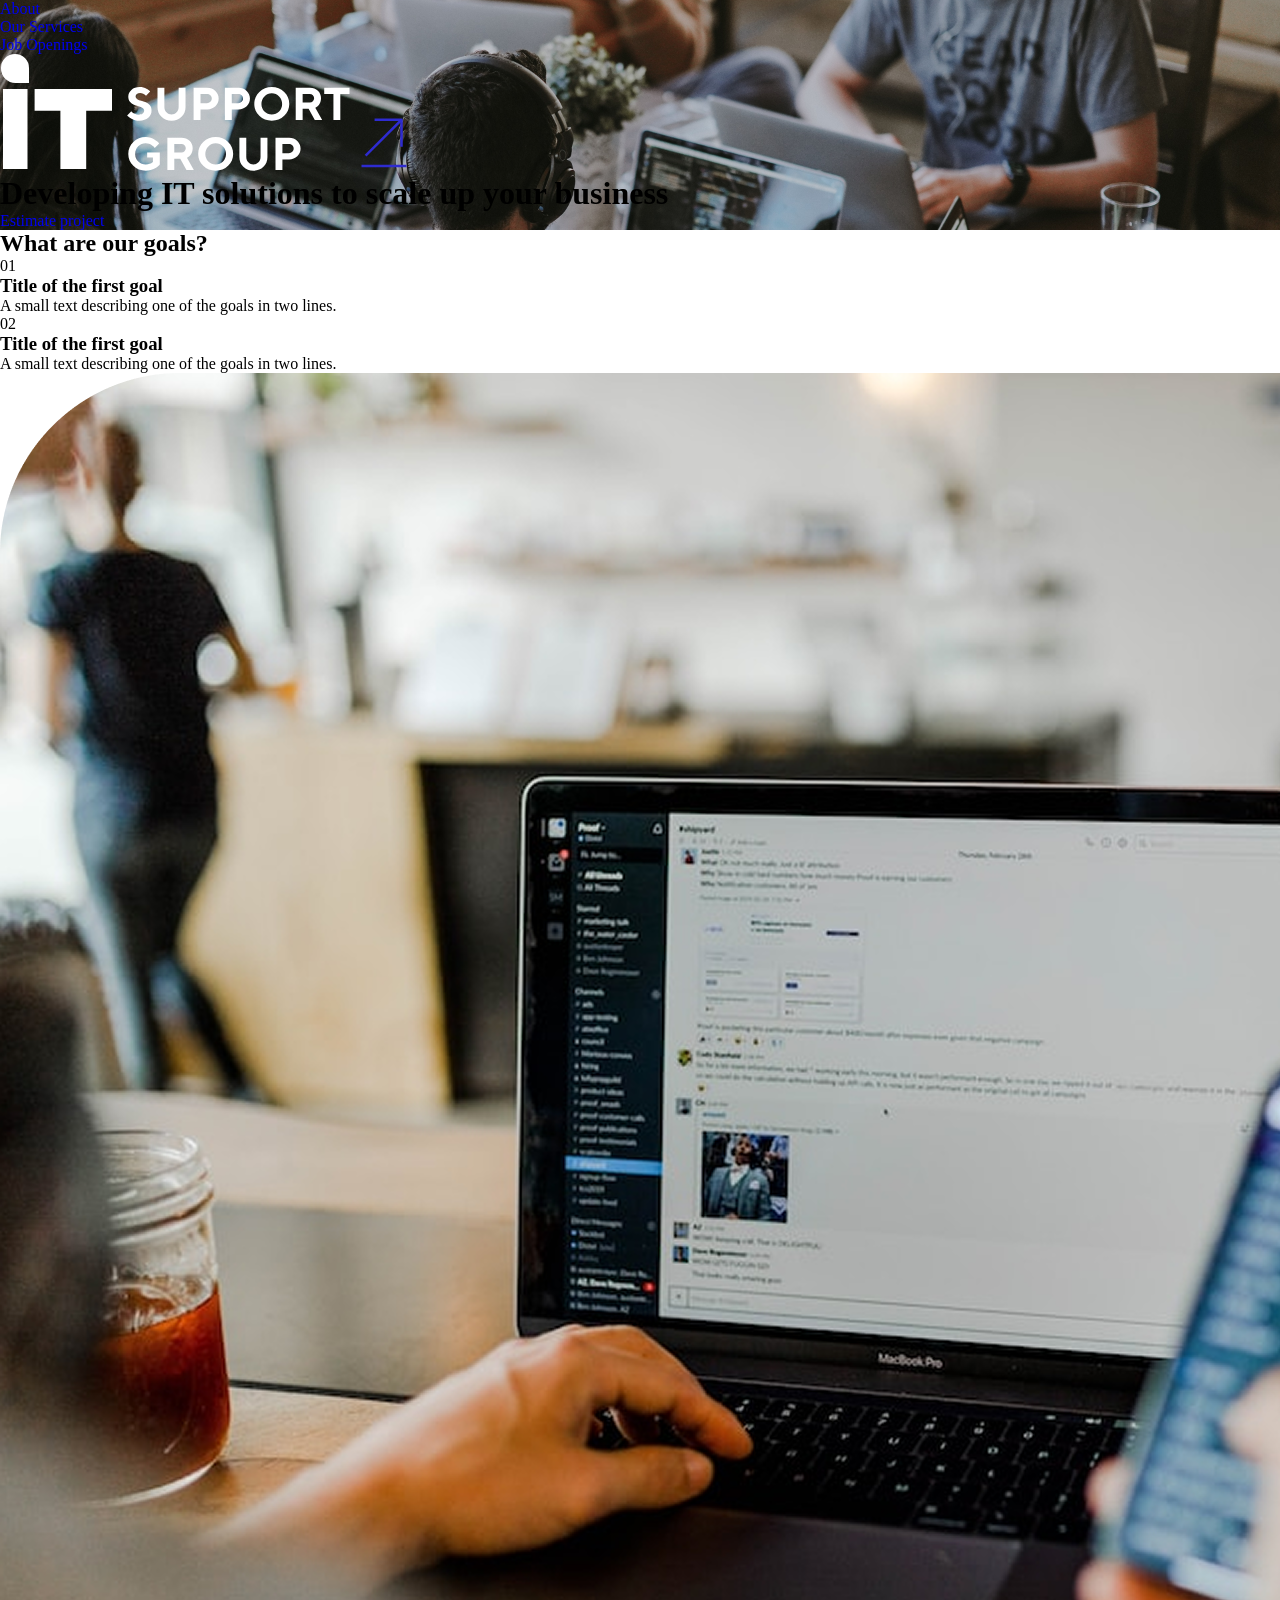
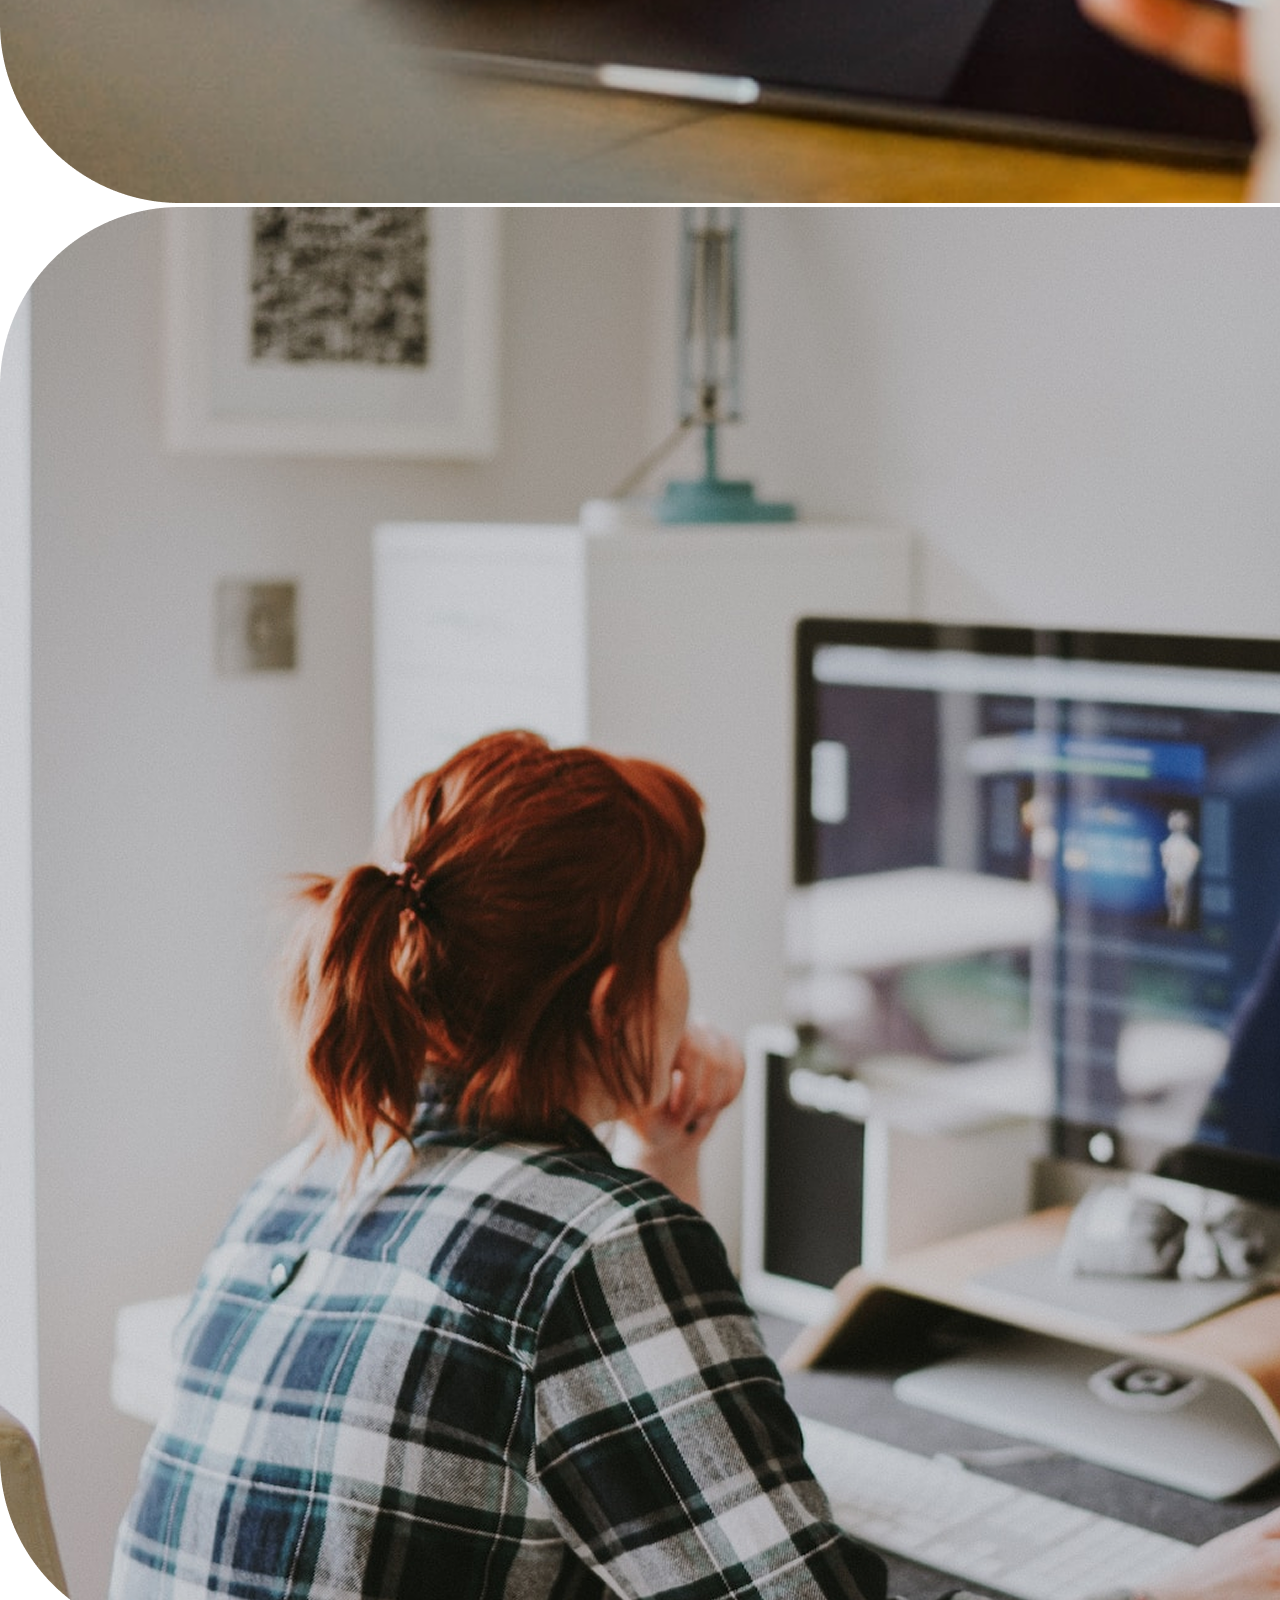
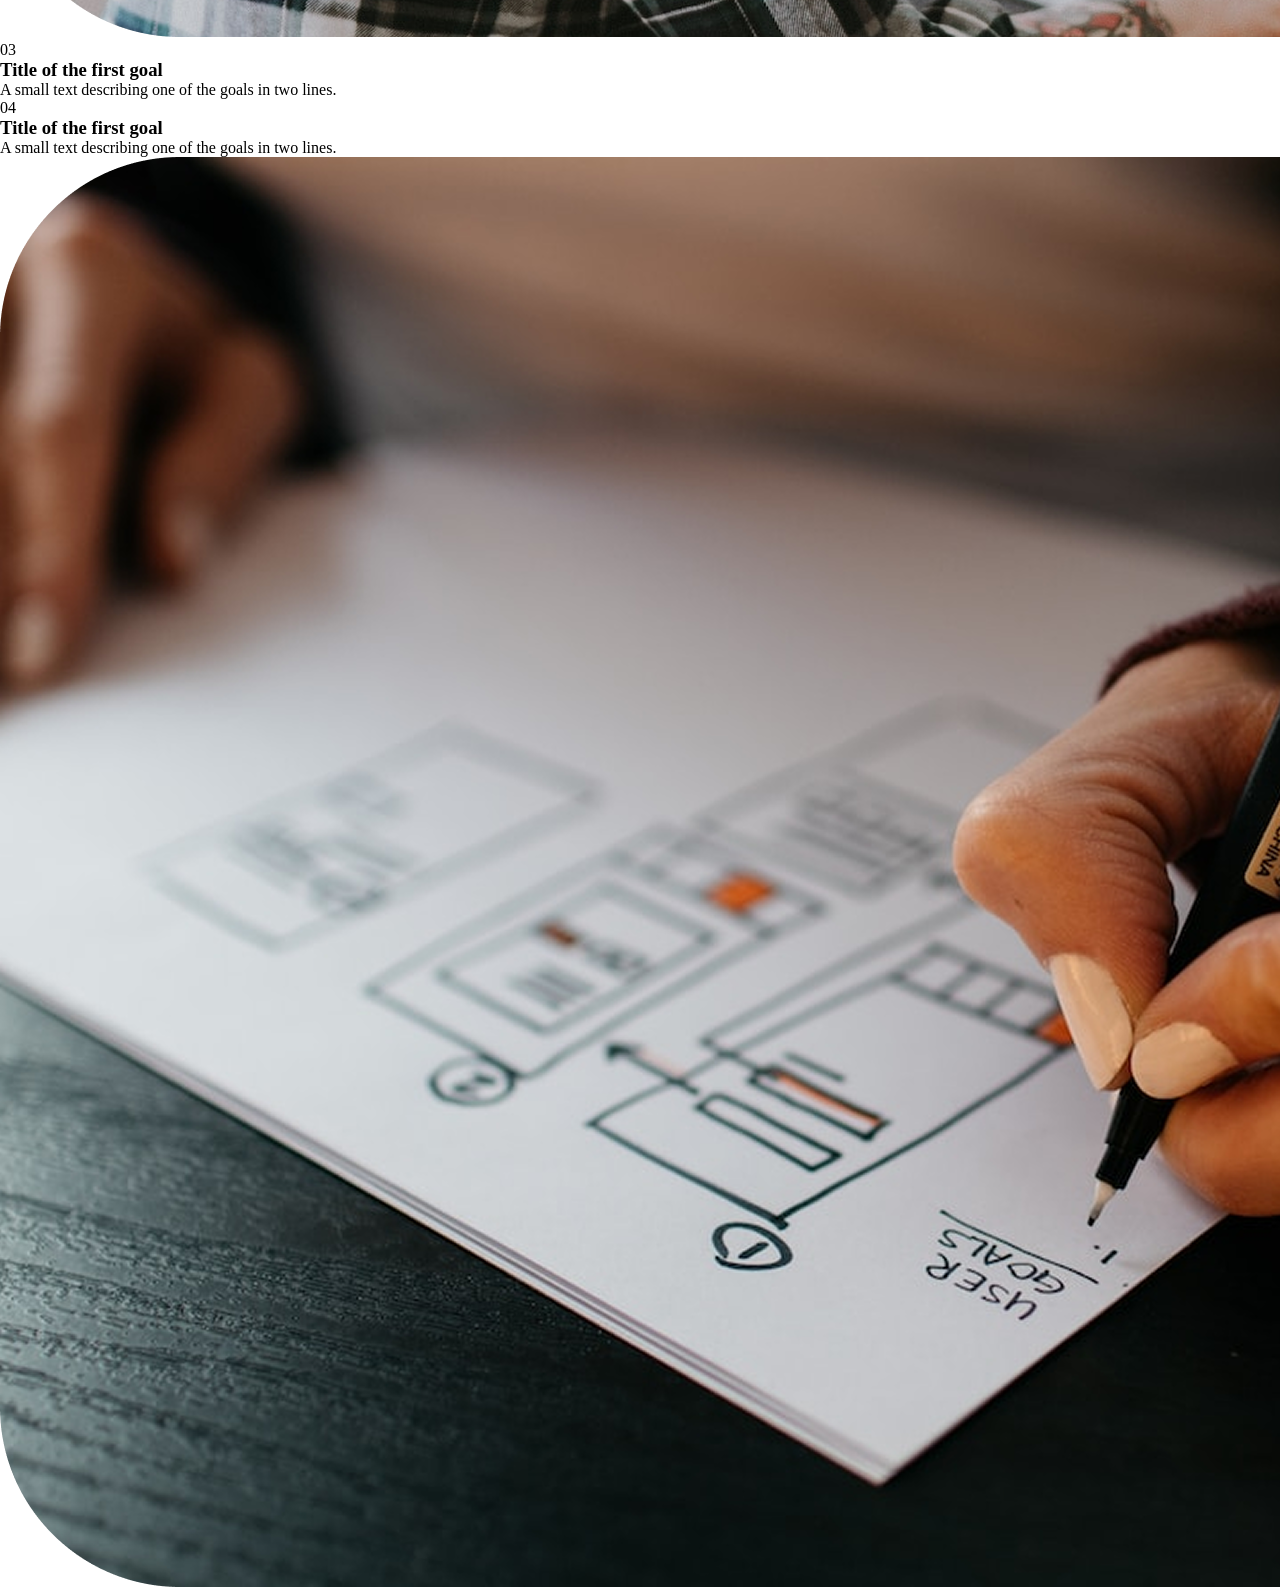
==== index.html @ a0a3ac11 "finish adaptive for header, make section 'goals'" ====
<!DOCTYPE html>
<html lang="en">

<head>
  <meta charset="UTF-8">
  <meta name="viewport" content="width=device-width, initial-scale=1.0">
  <title>IT Support Group</title>
  <link rel="stylesheet" href="css/style.css">
</head>

<body>
  <header class="header">

    <div class="menu__function">

      <div class="burger-menu">
        <span class="burger-menu__line"></span>
      </div>

      <nav class="menu">
        <ul class="menu__list">
          <li class="menu__item">
            <a href="#" class="menu__link">About</a>
          </li>

          <li class="menu__item">
            <a href="#" class="menu__link">Our Services</a>
          </li>

          <li class="menu__item">
            <a href="#" class="menu__link">Job Openings</a>
          </li>
        </ul>
      </nav>

    </div>

    <a href="#" class="header__logo-link">
      <svg class="header__logo" width="350" height="117" viewBox="0 0 350 117" fill="none"
        xmlns="http://www.w3.org/2000/svg">
        <path
          d="M144.171 56.5664C144.171 55.4883 143.624 54.6198 142.531 53.9609C141.453 53.3021 140.128 52.7555 138.556 52.3213C136.998 51.8721 135.441 51.348 133.884 50.749C132.341 50.1501 131.024 49.1618 129.931 47.7842C128.838 46.4066 128.291 44.6621 128.291 42.5508C128.291 39.9453 129.332 37.7217 131.413 35.8799C133.509 34.0381 136.227 33.1172 139.566 33.1172C140.884 33.1172 142.157 33.2744 143.385 33.5889C144.613 33.8883 145.616 34.2477 146.395 34.667C147.188 35.0713 147.877 35.4906 148.461 35.9248C149.06 36.3441 149.487 36.7109 149.741 37.0254L150.146 37.4746L146.013 41.8545C145.833 41.6449 145.578 41.3903 145.249 41.0908C144.935 40.7764 144.261 40.3646 143.228 39.8555C142.194 39.3464 141.131 39.0918 140.038 39.0918C138.72 39.0918 137.657 39.4287 136.849 40.1025C136.055 40.7764 135.658 41.5924 135.658 42.5508C135.658 43.6289 136.197 44.4974 137.275 45.1562C138.368 45.8001 139.686 46.3467 141.229 46.7959C142.786 47.2451 144.343 47.7692 145.9 48.3682C147.473 48.9671 148.805 49.9554 149.898 51.333C150.992 52.7106 151.538 54.4551 151.538 56.5664C151.538 59.5462 150.452 61.9795 148.281 63.8662C146.125 65.7529 143.145 66.6963 139.342 66.6963C137.844 66.6963 136.392 66.5091 134.984 66.1348C133.592 65.7754 132.439 65.3411 131.525 64.832C130.627 64.3229 129.833 63.8063 129.145 63.2822C128.456 62.7581 127.962 62.3164 127.662 61.957L127.146 61.3955L131.301 57.2627C131.51 57.5023 131.802 57.8167 132.177 58.2061C132.566 58.5804 133.42 59.0895 134.737 59.7334C136.055 60.3773 137.433 60.6992 138.87 60.6992C140.532 60.6992 141.827 60.3099 142.756 59.5312C143.699 58.7526 144.171 57.7643 144.171 56.5664ZM166.475 58.2959C167.882 59.7484 169.567 60.4746 171.528 60.4746C173.49 60.4746 175.167 59.7484 176.56 58.2959C177.952 56.8434 178.648 55.0391 178.648 52.8828V33.791H185.544V52.8828C185.544 56.806 184.211 60.0928 181.546 62.7432C178.881 65.3786 175.534 66.6963 171.506 66.6963C167.493 66.6963 164.154 65.3786 161.488 62.7432C158.823 60.0928 157.49 56.806 157.49 52.8828V33.791H164.386V52.8828C164.386 55.0241 165.082 56.8285 166.475 58.2959ZM193.607 33.791H207.174C210.483 33.791 213.223 34.8317 215.395 36.9131C217.581 38.9795 218.674 41.5475 218.674 44.6172C218.674 47.6719 217.588 50.2399 215.417 52.3213C213.246 54.3877 210.498 55.4209 207.174 55.4209H200.525V66H193.607V33.791ZM206.949 40.0127H200.525V49.1992H206.949C208.327 49.1992 209.472 48.7575 210.386 47.874C211.314 46.9906 211.778 45.9049 211.778 44.6172C211.778 43.3294 211.314 42.2438 210.386 41.3604C209.472 40.4619 208.327 40.0127 206.949 40.0127ZM224.873 33.791H238.439C241.749 33.791 244.489 34.8317 246.66 36.9131C248.846 38.9795 249.939 41.5475 249.939 44.6172C249.939 47.6719 248.854 50.2399 246.683 52.3213C244.511 54.3877 241.764 55.4209 238.439 55.4209H231.791V66H224.873V33.791ZM238.215 40.0127H231.791V49.1992H238.215C239.592 49.1992 240.738 48.7575 241.651 47.874C242.58 46.9906 243.044 45.9049 243.044 44.6172C243.044 43.3294 242.58 42.2438 241.651 41.3604C240.738 40.4619 239.592 40.0127 238.215 40.0127ZM264.449 42.3936C262.443 44.43 261.439 46.9382 261.439 49.918C261.439 52.8828 262.443 55.3835 264.449 57.4199C266.456 59.4564 268.896 60.4746 271.771 60.4746C274.661 60.4746 277.11 59.4564 279.116 57.4199C281.123 55.3835 282.126 52.8828 282.126 49.918C282.126 46.9382 281.123 44.43 279.116 42.3936C277.11 40.3421 274.661 39.3164 271.771 39.3164C268.896 39.3164 266.456 40.3421 264.449 42.3936ZM259.351 61.7773C255.981 58.4831 254.297 54.5225 254.297 49.8955C254.297 45.2686 255.981 41.3154 259.351 38.0361C262.735 34.7568 266.875 33.1172 271.771 33.1172C276.683 33.1172 280.823 34.7568 284.192 38.0361C287.576 41.3154 289.269 45.2686 289.269 49.8955C289.269 54.5225 287.576 58.4831 284.192 61.7773C280.823 65.0566 276.683 66.6963 271.771 66.6963C266.875 66.6963 262.735 65.0566 259.351 61.7773ZM295.715 66V33.791H309.978C313.167 33.791 315.802 34.8167 317.884 36.8682C319.98 38.9046 321.028 41.4053 321.028 44.3701C321.028 45.6579 320.826 46.8633 320.422 47.9863C320.018 49.1094 319.538 50.0153 318.984 50.7041C318.445 51.3929 317.891 51.9844 317.322 52.4785C316.753 52.9727 316.267 53.3096 315.862 53.4893L315.278 53.8037L322.174 66H314.807L308.607 54.7246H302.633V66H295.715ZM314.133 44.3701C314.133 43.1123 313.714 42.0716 312.875 41.248C312.051 40.4245 311.011 40.0127 309.753 40.0127H302.633V48.5254H309.753C311.011 48.5254 312.051 48.1286 312.875 47.335C313.714 46.5264 314.133 45.5381 314.133 44.3701ZM324.218 33.791H349.509V40.0127H340.322V66H333.427V40.0127H324.218V33.791ZM147.158 98.5254H159.804V110.475C159.684 110.624 159.489 110.849 159.22 111.148C158.965 111.433 158.389 111.935 157.49 112.653C156.607 113.357 155.663 113.986 154.66 114.54C153.672 115.079 152.369 115.573 150.752 116.022C149.15 116.472 147.495 116.696 145.788 116.696C140.877 116.696 136.729 115.057 133.345 111.777C129.976 108.483 128.291 104.522 128.291 99.8955C128.291 95.2686 129.976 91.3154 133.345 88.0361C136.729 84.7568 140.877 83.1172 145.788 83.1172C147.48 83.1172 149.09 83.3418 150.617 83.791C152.145 84.2253 153.395 84.7568 154.368 85.3857C155.356 86.0146 156.225 86.6436 156.974 87.2725C157.737 87.9014 158.284 88.4329 158.613 88.8672L159.13 89.541L154.75 93.9209C154.66 93.8011 154.533 93.6364 154.368 93.4268C154.218 93.2021 153.867 92.8278 153.312 92.3037C152.773 91.7796 152.182 91.3229 151.538 90.9336C150.894 90.5293 150.048 90.1624 149 89.833C147.952 89.4886 146.881 89.3164 145.788 89.3164C142.778 89.3164 140.263 90.3271 138.241 92.3486C136.22 94.3701 135.209 96.8857 135.209 99.8955C135.209 102.905 136.22 105.421 138.241 107.442C140.263 109.464 142.778 110.475 145.788 110.475C147.226 110.475 148.536 110.265 149.719 109.846C150.902 109.411 151.733 108.977 152.212 108.543L152.908 107.959V103.579H147.158V98.5254ZM167.373 116V83.791H181.636C184.825 83.791 187.461 84.8167 189.542 86.8682C191.638 88.9046 192.687 91.4053 192.687 94.3701C192.687 95.6579 192.484 96.8633 192.08 97.9863C191.676 99.1094 191.197 100.015 190.643 100.704C190.104 101.393 189.549 101.984 188.98 102.479C188.411 102.973 187.925 103.31 187.521 103.489L186.937 103.804L193.832 116H186.465L180.266 104.725H174.291V116H167.373ZM185.791 94.3701C185.791 93.1123 185.372 92.0716 184.533 91.248C183.71 90.4245 182.669 90.0127 181.411 90.0127H174.291V98.5254H181.411C182.669 98.5254 183.71 98.1286 184.533 97.335C185.372 96.5264 185.791 95.5381 185.791 94.3701ZM208.342 92.3936C206.335 94.43 205.332 96.9382 205.332 99.918C205.332 102.883 206.335 105.383 208.342 107.42C210.348 109.456 212.789 110.475 215.664 110.475C218.554 110.475 221.002 109.456 223.009 107.42C225.015 105.383 226.019 102.883 226.019 99.918C226.019 96.9382 225.015 94.43 223.009 92.3936C221.002 90.3421 218.554 89.3164 215.664 89.3164C212.789 89.3164 210.348 90.3421 208.342 92.3936ZM203.243 111.777C199.874 108.483 198.189 104.522 198.189 99.8955C198.189 95.2686 199.874 91.3154 203.243 88.0361C206.627 84.7568 210.768 83.1172 215.664 83.1172C220.576 83.1172 224.716 84.7568 228.085 88.0361C231.469 91.3154 233.161 95.2686 233.161 99.8955C233.161 104.522 231.469 108.483 228.085 111.777C224.716 115.057 220.576 116.696 215.664 116.696C210.768 116.696 206.627 115.057 203.243 111.777ZM248.367 108.296C249.775 109.748 251.459 110.475 253.421 110.475C255.382 110.475 257.06 109.748 258.452 108.296C259.845 106.843 260.541 105.039 260.541 102.883V83.791H267.437V102.883C267.437 106.806 266.104 110.093 263.438 112.743C260.773 115.379 257.426 116.696 253.398 116.696C249.385 116.696 246.046 115.379 243.381 112.743C240.715 110.093 239.383 106.806 239.383 102.883V83.791H246.278V102.883C246.278 105.024 246.975 106.828 248.367 108.296ZM275.5 83.791H289.066C292.376 83.791 295.116 84.8317 297.287 86.9131C299.473 88.9795 300.566 91.5475 300.566 94.6172C300.566 97.6719 299.481 100.24 297.31 102.321C295.138 104.388 292.391 105.421 289.066 105.421H282.418V116H275.5V83.791ZM288.842 90.0127H282.418V99.1992H288.842C290.219 99.1992 291.365 98.7575 292.278 97.874C293.207 96.9906 293.671 95.9049 293.671 94.6172C293.671 93.3294 293.207 92.2438 292.278 91.3604C291.365 90.4619 290.219 90.0127 288.842 90.0127Z"
          fill="white" />
        <path d="M3 115V35H27.5089V115H3Z" fill="white" />
        <path d="M34.6035 56.76V35H112V56.76H86.2012V115H60.4024V56.76H34.6035Z" fill="white" />
        <path d="M22 14V22H15.5C11.3579 22 8 18.6421 8 14.5V14C8 10.134 11.134 7 15 7C18.866 7 22 10.134 22 14Z"
          stroke="white" stroke-width="14" />
      </svg>

    </a>

    <a href="#" class="header__contact-link">
      <svg class="header__contact-icon" width="60" height="60" viewBox="0 0 60 60" fill="none"
        xmlns="http://www.w3.org/2000/svg">
        <path d="M51.25 55H8.75" stroke="#2E2BD0" stroke-width="2.5" stroke-miterlimit="10" stroke-linecap="square"
          stroke-linejoin="round" />
        <path d="M46.25 10L12.5 43.75" stroke="#2E2BD0" stroke-width="2.5" stroke-miterlimit="10"
          stroke-linecap="square" stroke-linejoin="round" />
        <path d="M47.5 34.425V8.75H21.825" stroke="#2E2BD0" stroke-width="2.5" stroke-miterlimit="10"
          stroke-linecap="square" stroke-linejoin="round" />
      </svg>
    </a>

    <h1 class="header__title">
      Developing IT solutions to scale up your business
    </h1>

    <a href="#" class="header-link">Estimate project</a>
  </header>

  <main class="content">

    <section class="goals">

      <h2 class="goals__title">
        What are our goals?
      </h2>

      <ul class="goals__list">
        <li class="goals__item">
          <span class="goals__item-number">01</span>
          <h3 class="goals__item-subtitle">
            Title of the first goal
          </h3>
          <p class="goals__item-descr">
            A small text describing one of the goals in two lines.
          </p>
        </li>

        <li class="goals__item">
          <span class="goals__item-number">02</span>
          <h3 class="goals__item-subtitle">
            Title of the first goal
          </h3>
          <p class="goals__item-descr">
            A small text describing one of the goals in two lines.
          </p>
        </li>

        <li class="goals__item">
          <img src="img/goals-img-note.png" alt="work process with notebook and phone" class="goals__item-img">
        </li>

        <li class="goals__item">
          <img src="img/goals-img-women.png" alt="woman working on computer" class="goals__item-img">
        </li>

        <li class="goals__item">
          <span class="goals__item-number">03</span>
          <h3 class="goals__item-subtitle">
            Title of the first goal
          </h3>
          <p class="goals__item-descr">
            A small text describing one of the goals in two lines.
          </p>
        </li>

        <li class="goals__item">
          <span class="goals__item-number">04</span>
          <h3 class="goals__item-subtitle">
            Title of the first goal
          </h3>
          <p class="goals__item-descr">
            A small text describing one of the goals in two lines.
          </p>
        </li>

        <li class="goals__item">
          <img src="img/goals-img-write.png" alt="photo of page layout on paper" class="goals__item-img">
        </li>

      </ul>
    </section>
  </main>



  <script>
    document.querySelector('.burger-menu').addEventListener('click', function () {
      this.classList.toggle('active');
      document.querySelector('.menu__list').classList.toggle('open');
    });
  </script>
</body>

</html>
---- css/style.css ----
* {
  margin: 0;
  padding: 0;
  box-sizing: border-box;
  outline: 0;
}

li {
  list-style: none;
}

a {
  text-decoration: none;
}

@font-face {
  font-family: "Neue Machina";
  src: url("../fonts/NeueMachina-Regular.otf") format("truetype");
  font-weight: 400;
  font-style: normal;
  font-display: swap;
}

@font-face {
  font-family: "Neue Machina";
  src: url("../fonts/NeueMachina-Regular.otf") format("truetype");
  font-weight: 400;
  font-style: normal;
  font-display: swap;
}

@font-face {
  font-family: "Neue Machina";
  src: url("../fonts/NeueMachina-Ultrabold.otf") format("truetype");
  font-weight: 800;
  font-style: normal;
  font-display: swap;
}

@font-face {
  font-family: "Gilroy";
  src: url("../fonts/Gilroy-Regular.ttf") format("truetype");
  font-weight: 400;
  font-style: normal;
  font-display: swap;
}

@font-face {
  font-family: "Gilroy";
  src: url("../fonts/Gilroy-Bold.ttf") format("truetype");
  font-weight: 700;
  font-style: normal;
  font-display: swap;
}

:root {
  --font-neue: "Neue Machina", sans-serif;
  --font-gilroy: "Gilroy", sans-serif;
  --main-title-color: #2F353F;
  --main-text-color: rgba(47, 53, 63, 0.7);
}

.header {
  background: center/cover url(../img/header-bg.png) no-repeat, rgba(47, 53, 63, 0.4);
}

.open {
  display: flex !important;
}

@media (max-width: 1024px) {

  .header {
    padding: 100px 40px 0;
    display: grid;
    grid-template-columns: repeat(3, 1fr);
    grid-template-rows: 116px 1fr 1fr;
  }

  .menu__function {
    align-self: center;
    justify-self: left;
  }

  .burger-menu,
  .header__contact-link {
    width: 100px;
    height: 100px;
    background: #fff;
    border-radius: 24px;
    display: flex;
    justify-content: center;
    align-items: center;
    align-self: center;
    cursor: pointer;
    position: relative;
    z-index: 1;
  }

  .burger-menu__line {
    position: relative;
    width: 45px;
    height: 2px;
    background: #2E2BD0;
    border-radius: 2.5px;
    transition: all .5s;
    z-index: 2;

    &::before,
    &::after {
      content: "";
      position: absolute;
      width: 45px;
      height: 2px;
      background: #2E2BD0;
      border-radius: 2.5px;
      transition: all 0.5s ease;
    }

    &::before {
      bottom: 12.5px;
    }

    &::after {
      top: 12.5px;
    }
  }

  .burger-menu.active .burger-menu__line {
    transform: rotate(45deg);
  }

  .burger-menu.active {
    z-index: 4;

    .burger-menu__line::before {
      bottom: 0;
      transform: rotate(90deg);
    }

    .burger-menu__line::after {
      top: 0;
      transform: rotate(90deg);
    }
  }

  .menu__list {
    position: fixed;
    top: 0;
    bottom: 0;
    left: 0;
    right: 0;
    display: none;
    flex-direction: column;
    justify-content: center;
    align-items: center;
    gap: 20px;
    width: 100%;
    height: 100%;
    background: #2E2BD0;
    z-index: 3;
  }

  .menu__link {
    color: #fff;
    font: 400 24px/1 var(--font-neue);
    text-transform: lowercase;
  }

  .header__logo-link {
    place-self: center;
  }

  .header__logo {
    width: 100%;
    max-width: 350px;
  }

  .header__contact-link {
    justify-self: end;
  }

  .header__title {
    position: relative;
    grid-column: span 3;
    max-width: 480px;
    align-self: center;
    font: 800 50px/1.3 var(--font-neue);
    color: #fff;
    z-index: 2;
    margin-top: 100px;

    &:before {
      content: "";
      position: absolute;
      width: 87%;
      height: 75%;
      background: #2E2BD0;
      left: 2px;
      top: 15%;
      z-index: -1;
    }
  }

  .header-link {
    grid-column: 2 / 3;
    place-self: center;
    width: 160px;
    height: 160px;
    border-radius: 50%;
    display: flex;
    align-items: center;
    text-align: center;
    background: #2E2BD0;
    font: 400 20px/1.3 var(--font-neue);
    color: #fff;
    text-transform: uppercase;
  }

  .goals {
    padding: 150px 40px 0;
  }

  .goals__title {
    font: 400 40px/1 var(--font-neue);
    color: var(--main-title-color);
  }

  .goals__list {
    margin-top: 50px;
    display: flex;
    flex-wrap: wrap;
  }

  .goals__item {
    display: flex;
    flex-direction: column;
    border: 2px solid #95989D;
    border-radius: 60px;
    padding: 50px;
    overflow: hidden;

    &:has(img) {
      padding: 0;
      border: none;
      border-radius: 60px;
    }
  }

  .goals__item-number {
    font: 400 37px/1 var(--font-neue);
    color: #2E2BD0;
  }

  .goals__item-subtitle {
    margin-top: 75px;
    font: 400 30px var(--font-neue);
    color: var(--main-title-color);
  }

  .goals__item-descr {
    margin-top: 25px;
    font: 400 20px/1.5 var(--font-gilroy);
    color: var(--main-text-color);
  }

  .goals__item-img {
    width: 100%;
    max-width: 570px;
    
  }
}

/* media < 320px */
@media (max-width: 320px) {
  .goals__title {
    font: 400 30px/1 var(--font-neue);
  }
  .goals__list {
    margin-top: 25px;
  }

  .goals__item {
    border-radius: 30px;
    padding: 25px;
    overflow: hidden;

    &:has(img) {
      padding: 0;
      border: none;
      border-radius: 30px;
    }
  }

  .goals__item-number {
    font: 400 25px/1 var(--font-neue);
    color: #2E2BD0;
  }

  .goals__item-subtitle {
    margin-top: 35px;
    font: 400 25px var(--font-neue);
    color: var(--main-title-color);
  }

  .goals__item-descr {
    margin-top: 25px;
    font: 400 15px/1.5 var(--font-gilroy);
    color: var(--main-text-color);
  }
}

/* media 250px-450px */
@media (min-width: 250px) and (max-width: 450px) {

  .header {
    padding: 10px 10px 0;
  }

  .burger-menu,
  .header__contact-link {
    width: 50px;
    height: 50px;
    border-radius: 12px;
  }

  .burger-menu__line {
    position: relative;
    width: 23px;
    height: 1px;
    background: #2E2BD0;
    border-radius: 2.5px;
    transition: all .5s;
    z-index: 2;

    &::before,
    &::after {
      content: "";
      position: absolute;
      width: 23px;
      height: 1px;
      background: #2E2BD0;
      border-radius: 2.5px;
      transition: all 0.5s ease;
    }

    &::before {
      bottom: 6px;
    }

    &::after {
      top: 6px;
    }
  }

  .header__title {
    font: 800 40px / 1.3 var(--font-neue);
  }

  .header__contact-icon {
    width: 30px;
    height: 30px;
  }

  .goals {
    padding: 50px 10px 0;
  }
}

@media (min-width: 600px) and (max-width: 1023px) {

  .burger-menu,
  .header__contact-link {
    width: 116px;
    height: 116px;
  }
}

/* @media (min-width: 900px) {
  .burger-menu {
    display: none;
  }

  .menu__list {
    display: flex;
    gap: 120px;
  }
} */
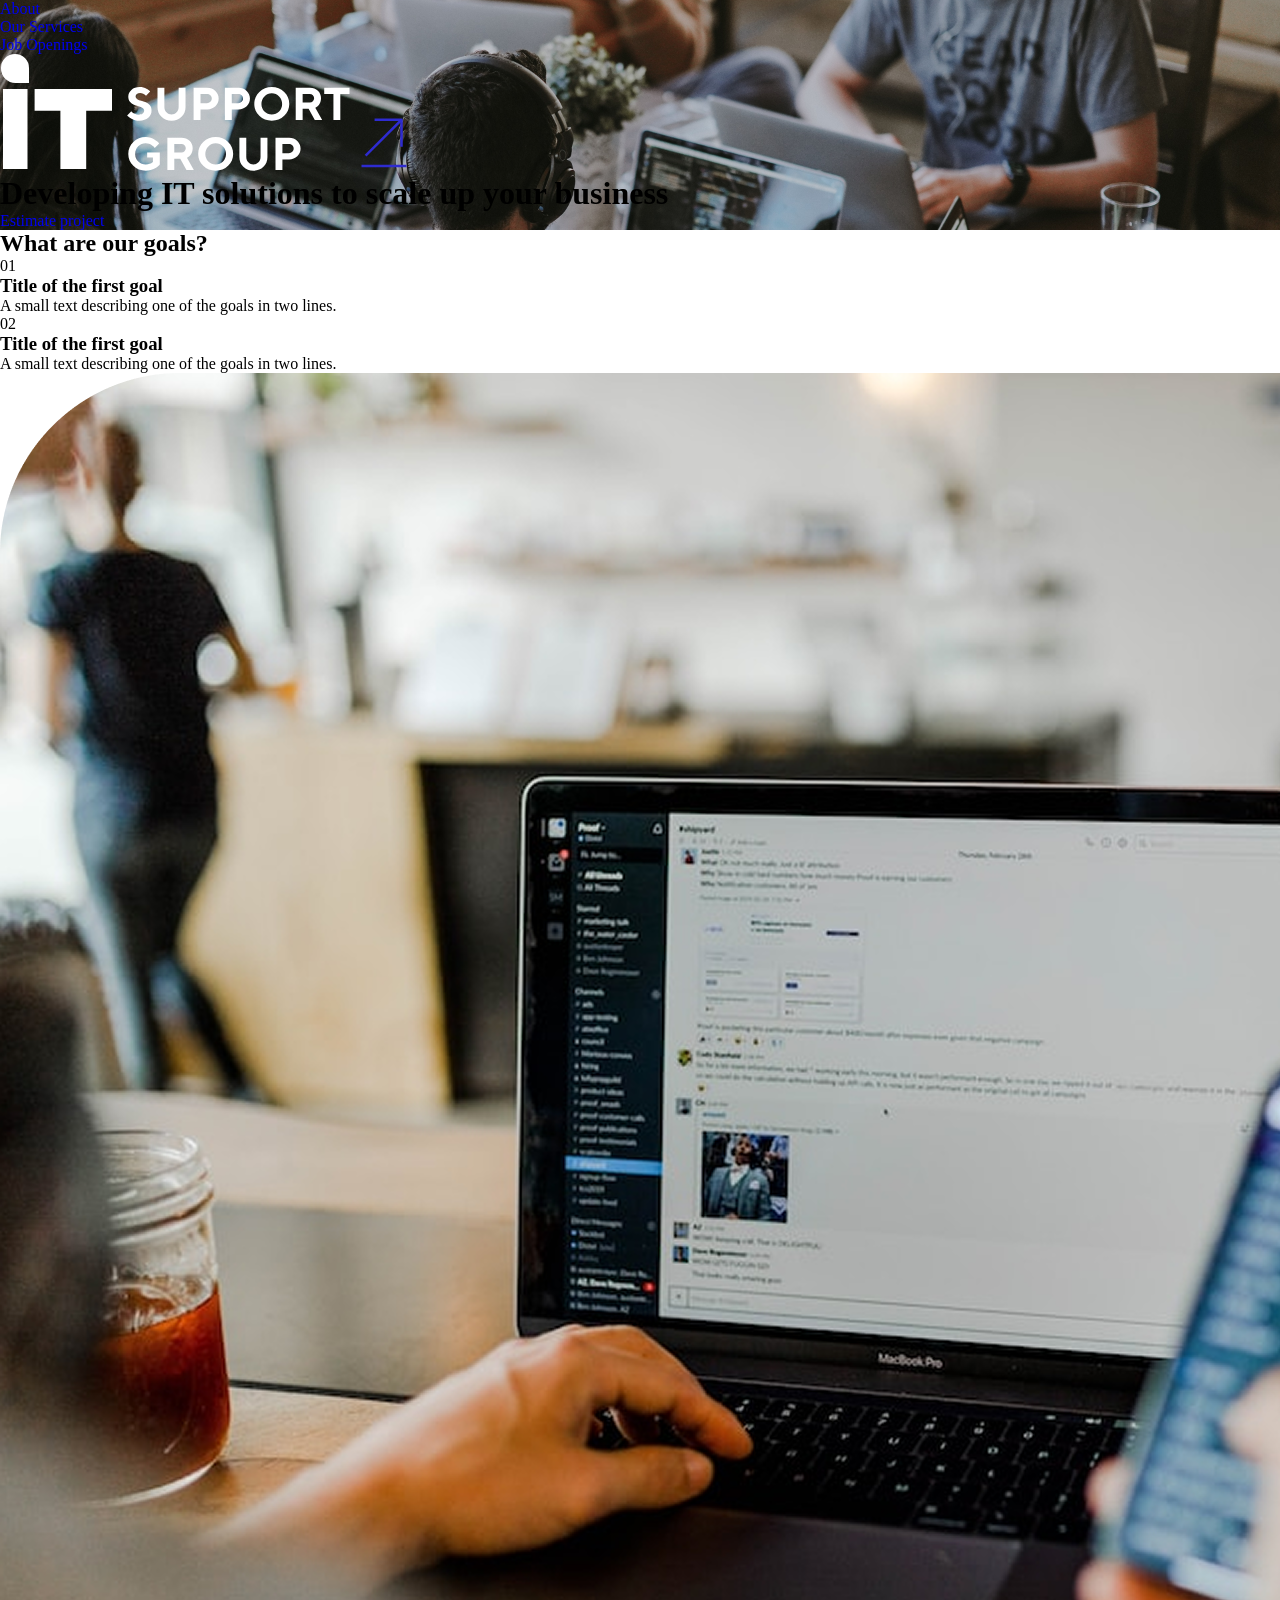
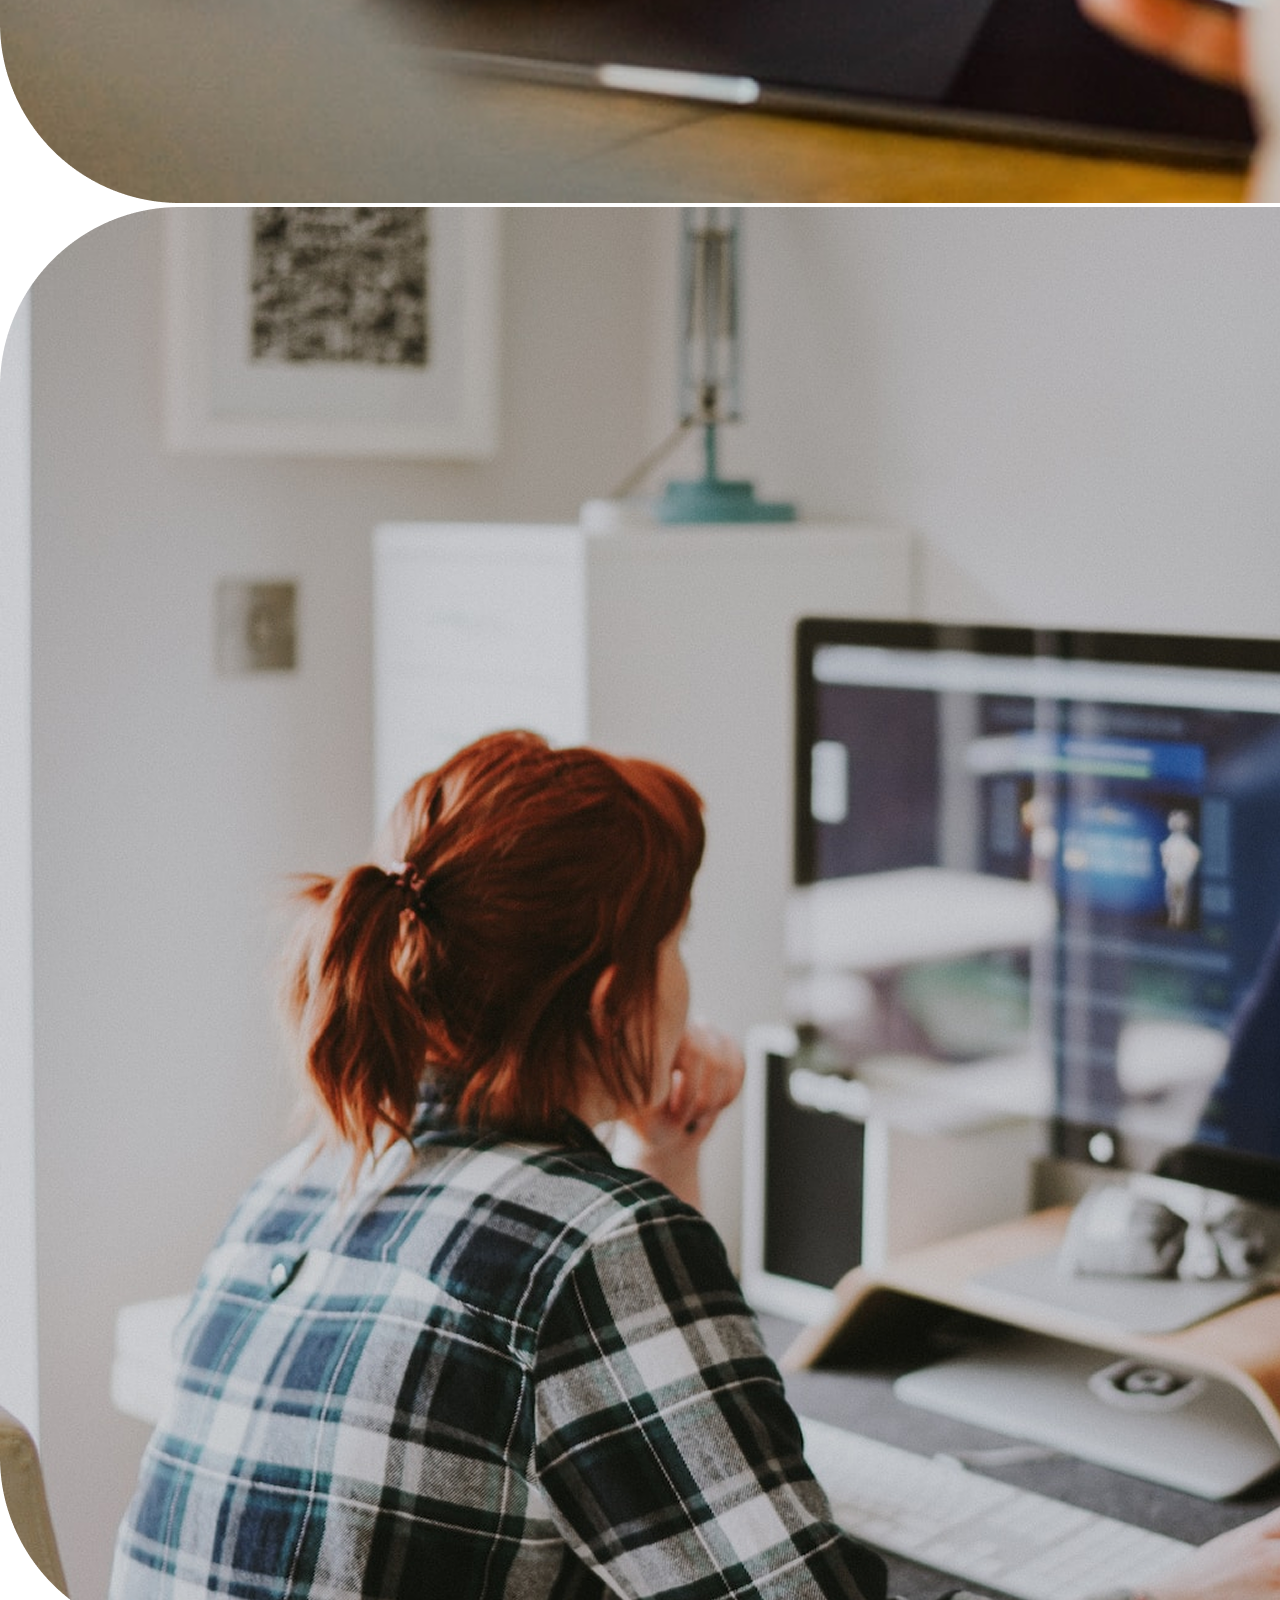
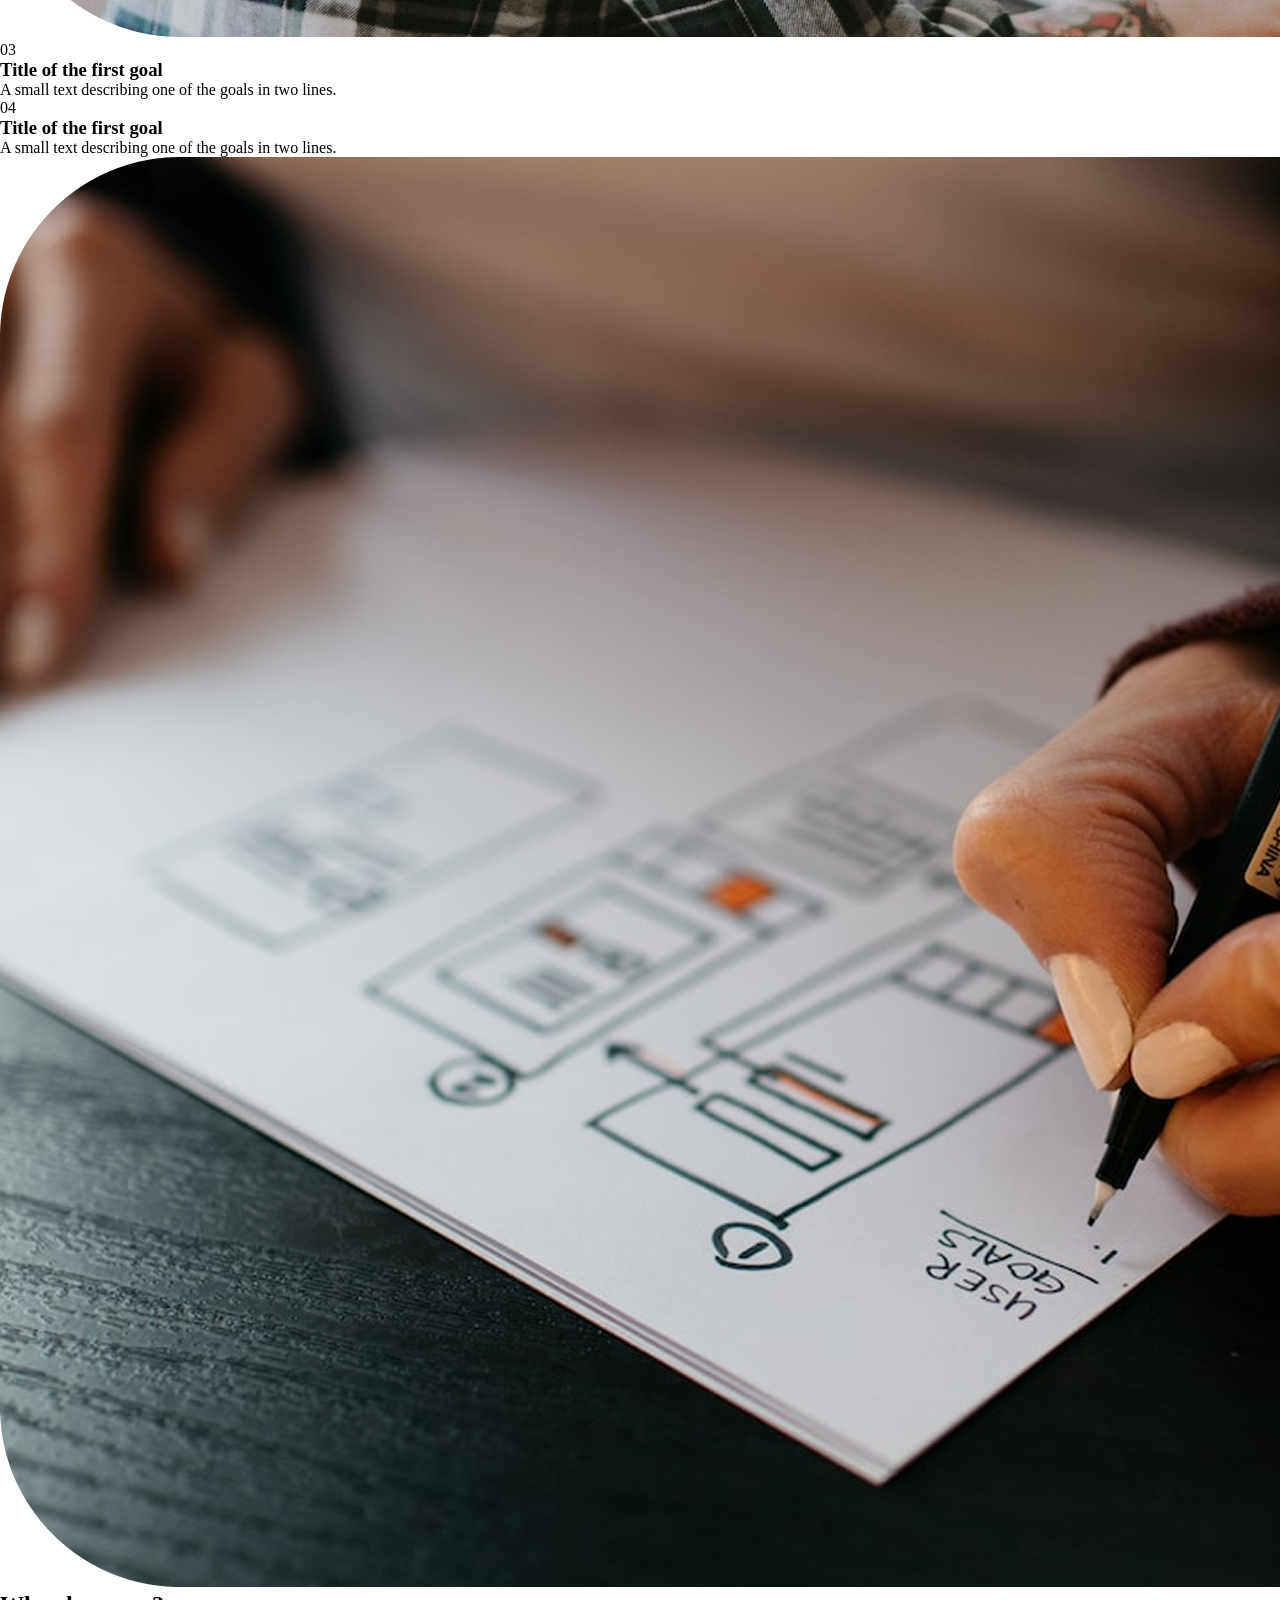
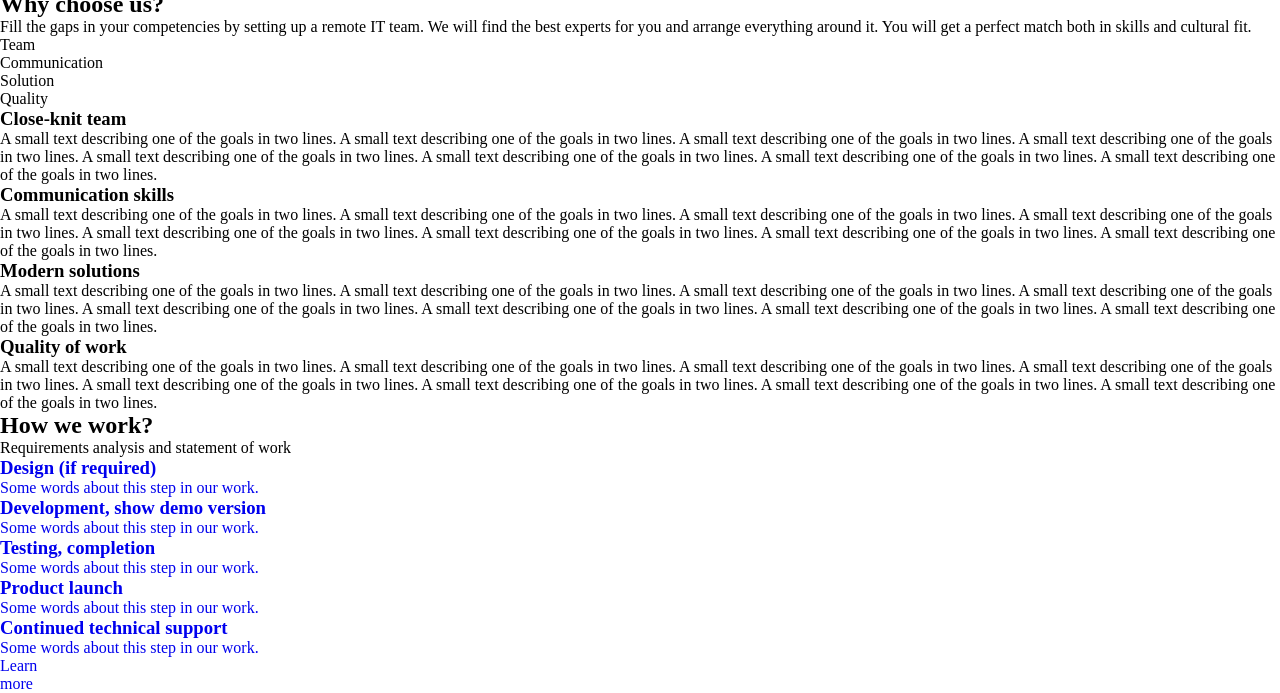
==== commit 37e0bdc7: "html & css for features & how work blocks" ====
--- a/index.html
+++ b/index.html
@@ -131,6 +131,200 @@
 
       </ul>
     </section>
+
+    <section class="features">
+
+      <h2 class="features__title">
+        Why choose us?
+      </h2>
+
+      <p class="features__text">
+        Fill the gaps in your competencies by setting up a remote IT team. We will find the best experts for you and
+        arrange everything around it. You will get a perfect match both in skills and cultural fit.
+      </p>
+
+      <div class="features__slider">
+
+        <ul class="features__slider-list">
+          <li class="features__slider-item features__active">
+            Team
+          </li>
+
+          <li class="features__slider-item">
+            Communication
+          </li>
+
+          <li class="features__slider-item">
+            Solution
+          </li>
+
+          <li class="features__slider-item">
+            Quality
+          </li>
+
+        </ul>
+        <div class="features__slider-wrapper">
+          <div class="features__slider-descr">
+            <h3 class="features__slider-subtitle">
+              Close-knit team
+            </h3>
+
+            <p class="features__slider-text">
+              A small text describing one of the goals in two lines. A small text describing one of the goals in two
+              lines. A small text describing one of the goals in two lines. A small text describing one of the goals in
+              two lines. A small text describing one of the goals in two lines. A small text describing one of the goals
+              in two lines. A small text describing one of the goals in two lines. A small text describing one of the
+              goals in two lines.
+            </p>
+          </div>
+
+          <div class="features__slider-descr">
+            <h3 class="features__slider-subtitle">
+              Communication skills
+            </h3>
+
+            <p class="features__slider-text">
+              A small text describing one of the goals in two lines. A small text describing one of the goals in two
+              lines. A small text describing one of the goals in two lines. A small text describing one of the goals in
+              two lines. A small text describing one of the goals in two lines. A small text describing one of the goals
+              in two lines. A small text describing one of the goals in two lines. A small text describing one of the
+              goals in two lines.
+            </p>
+          </div>
+
+          <div class="features__slider-descr">
+            <h3 class="features__slider-subtitle">
+              Modern solutions
+            </h3>
+
+            <p class="features__slider-text">
+              A small text describing one of the goals in two lines. A small text describing one of the goals in two
+              lines. A small text describing one of the goals in two lines. A small text describing one of the goals in
+              two lines. A small text describing one of the goals in two lines. A small text describing one of the goals
+              in two lines. A small text describing one of the goals in two lines. A small text describing one of the
+              goals in two lines.
+            </p>
+          </div>
+
+          <div class="features__slider-descr">
+            <h3 class="features__slider-subtitle">
+              Quality of work
+            </h3>
+
+            <p class="features__slider-text">
+              A small text describing one of the goals in two lines. A small text describing one of the goals in two
+              lines. A small text describing one of the goals in two lines. A small text describing one of the goals in
+              two lines. A small text describing one of the goals in two lines. A small text describing one of the goals
+              in two lines. A small text describing one of the goals in two lines. A small text describing one of the
+              goals in two lines.
+            </p>
+          </div>
+
+        </div>
+
+      </div>
+
+    </section>
+
+    <section class="how-work">
+      <h2 class="how-work__title">
+        How we work?
+      </h2>
+
+      <p class="how-work__text">
+        Requirements analysis and statement of work
+      </p>
+
+      <ul class="how-work__list">
+
+        <li class="how-work__item">
+
+          <a href="#" class="how-work__link">
+
+            <h3 class="how-work__item-subtitle">
+              Design (if required)
+            </h3>
+
+            <p class="how-work__item-descr">
+              Some words about this step in our work.
+            </p>
+
+          </a>
+
+        </li>
+
+        <li class="how-work__item">
+
+          <a href="#" class="how-work__link">
+
+            <h3 class="how-work__item-subtitle">
+              Development, show demo version
+            </h3>
+
+            <p class="how-work__item-descr">
+              Some words about this step in our work.
+            </p>
+
+          </a>
+
+        </li>
+
+        <li class="how-work__item">
+
+          <a href="#" class="how-work__link">
+            
+            <h3 class="how-work__item-subtitle">
+              Testing, completion
+            </h3>
+
+            <p class="how-work__item-descr">
+              Some words about this step in our work.
+            </p>
+
+          </a>
+
+        </li>
+
+        <li class="how-work__item">
+
+          <a href="#" class="how-work__link">
+
+            <h3 class="how-work__item-subtitle">
+              Product launch
+            </h3>
+
+            <p class="how-work__item-descr">
+              Some words about this step in our work.
+            </p>
+
+          </a>
+
+        </li>
+
+        <li class="how-work__item">
+
+          <a href="#" class="how-work__link">
+
+            <h3 class="how-work__item-subtitle">
+              Continued technical support
+            </h3>
+
+            <p class="how-work__item-descr">
+              Some words about this step in our work.
+            </p>
+
+          </a>
+          
+        </li>
+
+      </ul>
+
+      <a href="#" class="how-work__btn">
+        Learn <br> more
+      </a>
+
+    </section>
+
   </main>
 
 
--- a/css/style.css
+++ b/css/style.css
@@ -58,6 +58,8 @@
   --font-gilroy: "Gilroy", sans-serif;
   --main-title-color: #2F353F;
   --main-text-color: rgba(47, 53, 63, 0.7);
+  --main-title-font: 400 40px/1 var(--font-neue);
+  --main-text-font: 400 20px/1.5 var(--font-gilroy);
 }
 
 .header {
@@ -217,19 +219,22 @@
     text-transform: uppercase;
   }
 
-  .goals {
+  .content {
     padding: 150px 40px 0;
   }
 
+  /* goals */
+
   .goals__title {
-    font: 400 40px/1 var(--font-neue);
+    font: var(--main-title-font);
     color: var(--main-title-color);
   }
 
   .goals__list {
     margin-top: 50px;
     display: flex;
-    flex-wrap: wrap;
+    flex-direction: column;
+    align-items: center;
   }
 
   .goals__item {
@@ -239,6 +244,8 @@
     border-radius: 60px;
     padding: 50px;
     overflow: hidden;
+    width: 100%;
+    max-width: 570px;
 
     &:has(img) {
       padding: 0;
@@ -260,22 +267,197 @@
 
   .goals__item-descr {
     margin-top: 25px;
-    font: 400 20px/1.5 var(--font-gilroy);
+    font: var(--main-text-font);
     color: var(--main-text-color);
   }
 
   .goals__item-img {
+    max-width: 570px;
+  }
+
+  /* features */
+
+  .features {
+    padding: 125px 0 0;
+  }
+
+  .features__title {
+    font: var(--main-title-font);
+    color: var(--main-title-color);
+  }
+
+  .features__text {
+    font: var(--main-text-font);
+    color: var(--main-text-color);
+    margin-top: 50px;
+  }
+
+  .features__slider {
+    margin-top: 75px;
+  }
+
+  .features__slider-list {
+    display: flex;
+    justify-content: space-between;
+    border-top: 4px solid rgba(47, 53, 63, 0.14);
+  }
+
+  .features__slider-item {
+    font: 400 22px/1 var(--font-neue);
+    color: rgba(47, 53, 63, 0.3);
+    padding-top: 27px;
+  }
+
+  .features__active {
+    position: relative;
+    color: #2E2BD0;
+    font: 400 22px/1 var(--font-neue);
+    transition: all .5s;
+
+    &::before {
+      content: "";
+      position: absolute;
+      width: 100%;
+      height: 8px;
+      background: #2E2BD0;
+      border-radius: 4px;
+      top: -6px;
+      left: 0;
+    }
+  }
+
+  .features__slider-wrapper {
+    display: flex;
+    flex-direction: column;
+    align-items: center;
+  }
+
+  .features__slider-descr {
+    margin-top: 25px;
+    padding: 50px;
     width: 100%;
     max-width: 570px;
-    
+    border: 1px solid rgba(47, 53, 63, 0.5);
+    border-radius: 60px;
+  }
+
+  .features__slider-subtitle {
+    font: 400 30px/1 var(--font-neue);
+    color: #2E2BD0;
+  }
+
+  .features__slider-text {
+    font: var(--main-text-font);
+    color: var(--main-text-color);
+    margin-top: 20px;
+  }
+
+  .how-work {
+    padding-top: 125px;
+  }
+
+  .how-work__title {
+    font: var(--main-title-font);
+    color: var(--main-title-color);
+  }
+
+  .how-work__text {
+    font: var(--main-text-font);
+    color: var(--main-title-color);
+    margin-top: 50px;
+  }
+
+  .how-work__list {
+    margin-top: 40px;
+  }
+
+  .how-work__item {
+    padding: 50px;
+    border: 2px solid rgba(47, 53, 63, 0.5);
+    border-radius: 30px;
+    transition: all .5s;
+
+    &:hover {
+      margin: 25px 0;
+      background: center/cover url(../img/how-work-bg.png) rgba(46, 43, 208, 1);
+
+      & .how-work__item-subtitle {
+        color: #fff;
+      }
+
+      & .how-work__item-descr {
+        color: rgba(255, 255, 255, 0.7);
+      }
+
+      &:last-child:hover {
+        margin: 25px 0 0;
+      }
+
+      &:first-child:hover {
+        margin: 0 0 25px;
+      }
+    }
+  }
+
+  .how-work__item-subtitle {
+    font: 400 25px/1.5 var(--font-neue);
+    color: var(--main-title-color);
+  }
+
+  .how-work__item-descr {
+    font: 400 23px/1.5 var(--font-gilroy);
+    color: rgba(47, 53, 63, 0.7);
+    margin-top: 25px;
+  }
+
+  .how-work__btn {
+    width: 160px;
+    height: 160px;
+    border: 2px solid var(--main-title-color);
+    border-radius: 50%;
+    display: flex;
+    align-items: center;
+    justify-content: center;
+    text-align: center;
+    font: 400 20px/1.3 var(--font-neue);
+    color: var(--main-title-color);
+    text-transform: uppercase;
+    margin: 40px auto 0;
+    transition: all .5s;
+
+    &:hover {
+      background: #2E2BD0;
+      color: #fff;
+    }
+  }
+}
+
+/* media < 550px */
+
+@media (max-width: 550px) {
+  .features__slider-item {
+    font: 400 15px/1 var(--font-neue);
+    color: rgba(47, 53, 63, 0.3);
+    padding-top: 15px;
+  }
+
+  .features__slider-subtitle {
+    font-size: 25px;
+    line-height: 1.3;
+  }
+
+  .features__slider-text {
+    font-size: 15px;
   }
 }
 
 /* media < 320px */
+
 @media (max-width: 320px) {
   .goals__title {
     font: 400 30px/1 var(--font-neue);
   }
+
   .goals__list {
     margin-top: 25px;
   }
@@ -288,6 +470,10 @@
     &:has(img) {
       padding: 0;
       border: none;
+      border-radius: 30px;
+    }
+
+    .features__slider-descr {
       border-radius: 30px;
     }
   }
@@ -365,6 +551,27 @@
   .goals {
     padding: 50px 10px 0;
   }
+
+  .features__slider-item {
+    font: 400 10px/1 var(--font-neue);
+    color: rgba(47, 53, 63, 0.3);
+    padding-top: 15px;
+  }
+
+  .how-work__item {
+    padding: 20px;
+  }
+
+  .how-work__item-subtitle {
+    font: 400 18px/1.5 var(--font-neue);
+    color: var(--main-title-color);
+  }
+
+  .how-work__item-descr {
+    font: 400 12px/1.5 var(--font-gilroy);
+    color: rgba(47, 53, 63, 0.7);
+    margin-top: 25px;
+  }
 }
 
 @media (min-width: 600px) and (max-width: 1023px) {
@@ -376,7 +583,7 @@
   }
 }
 
-/* @media (min-width: 900px) {
+/* @media (min-width: 1024px) {
   .burger-menu {
     display: none;
   }
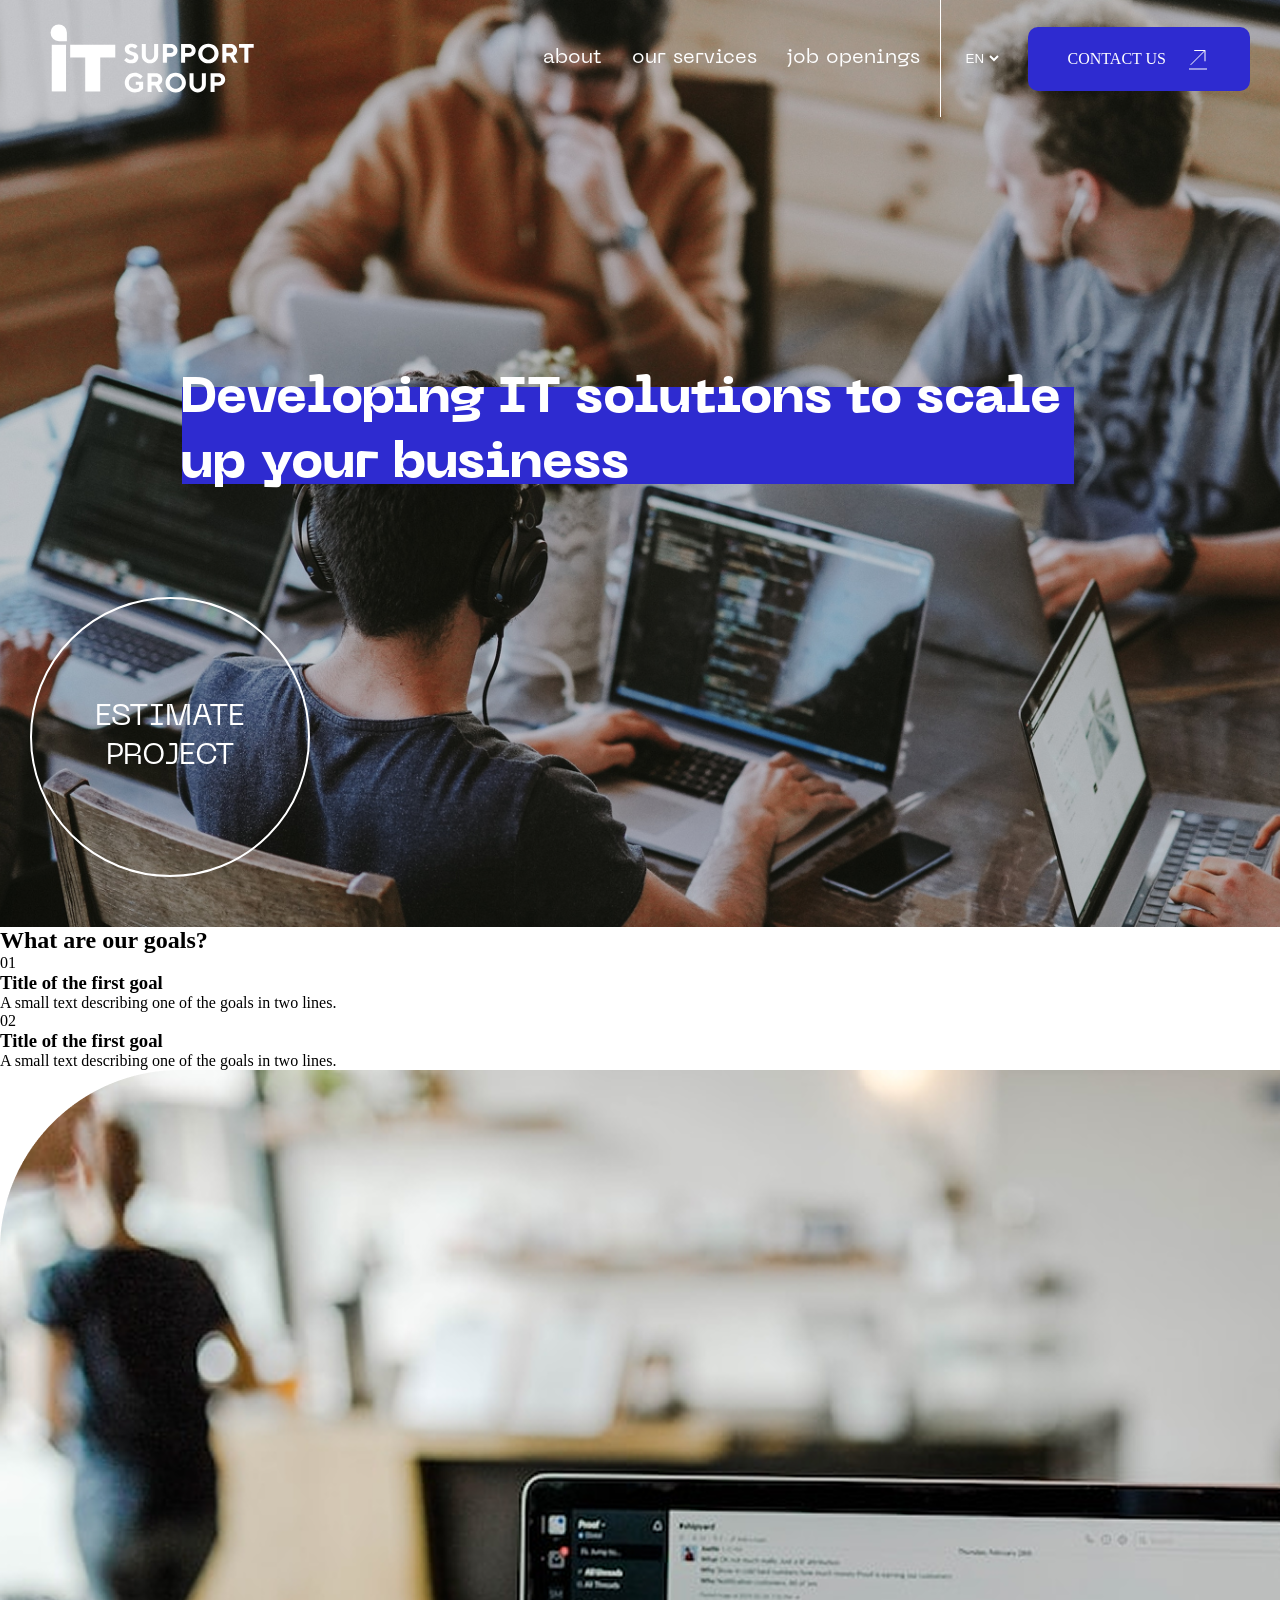
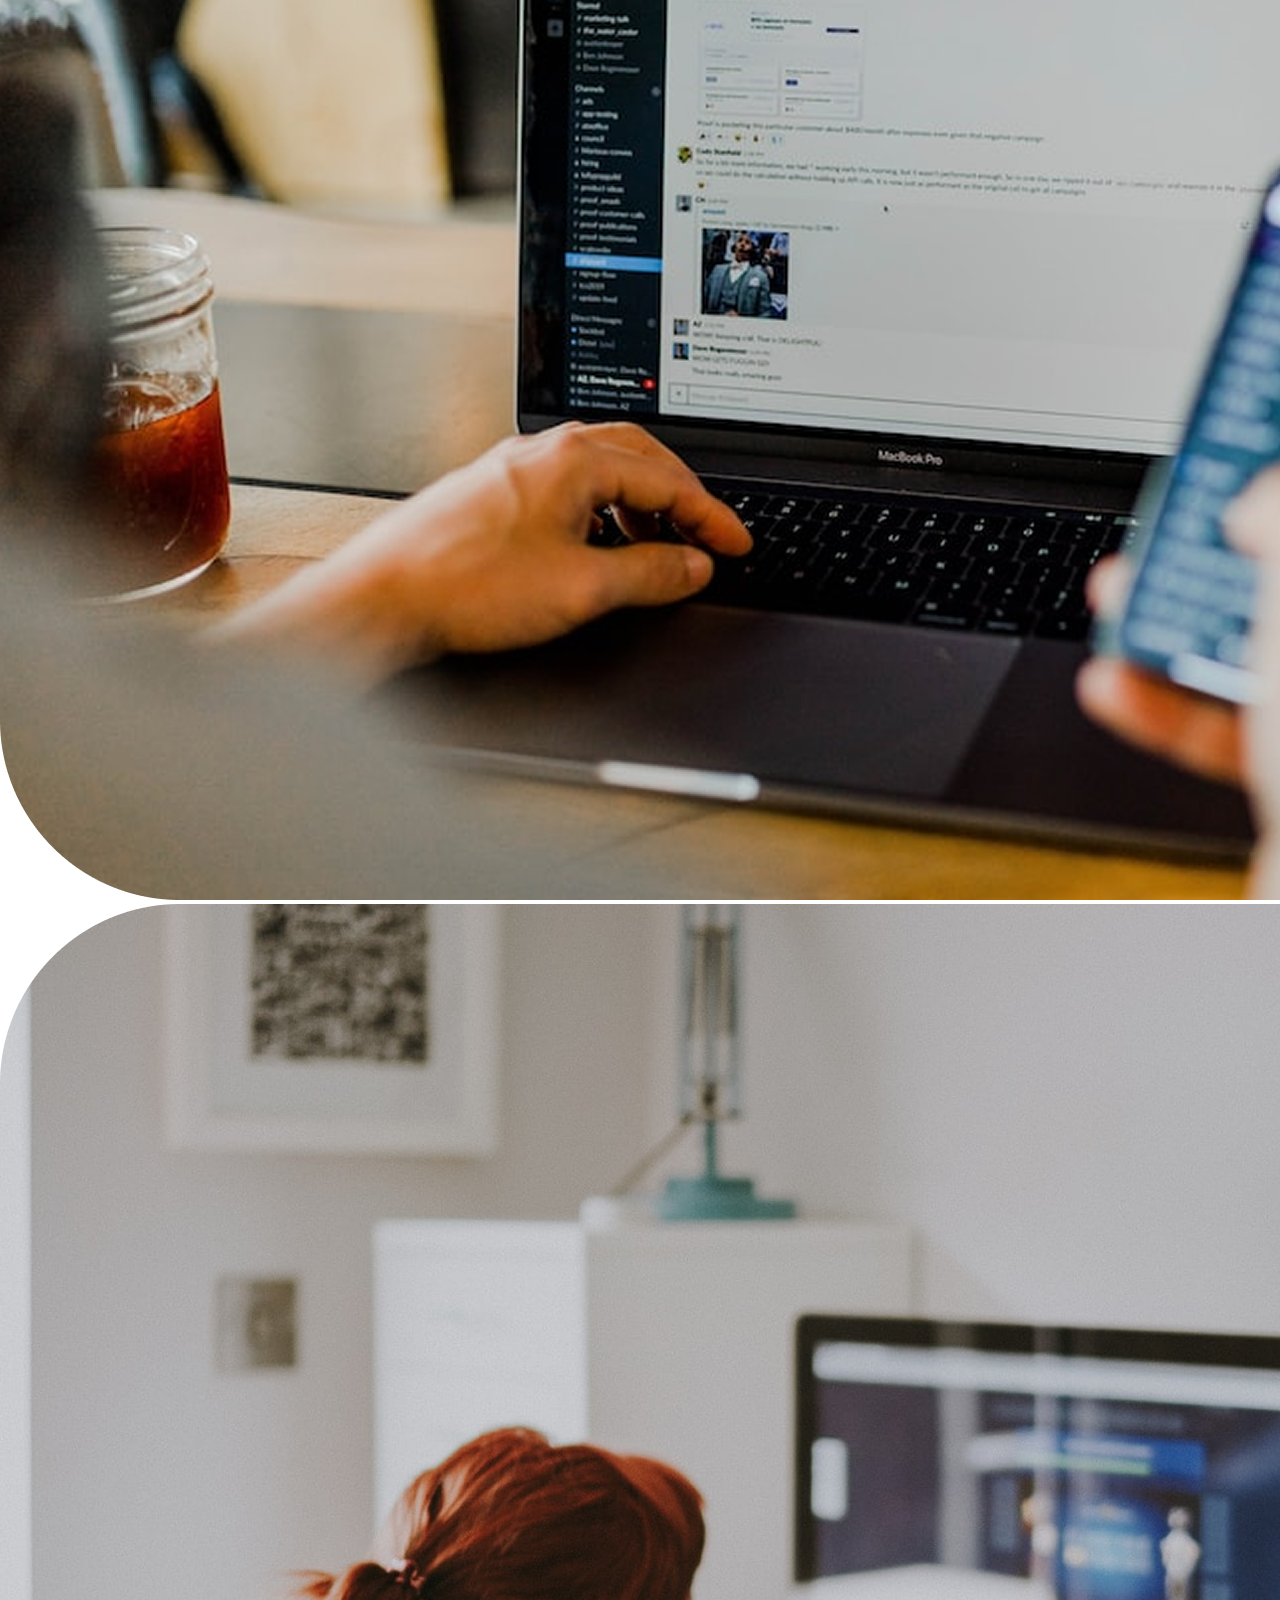
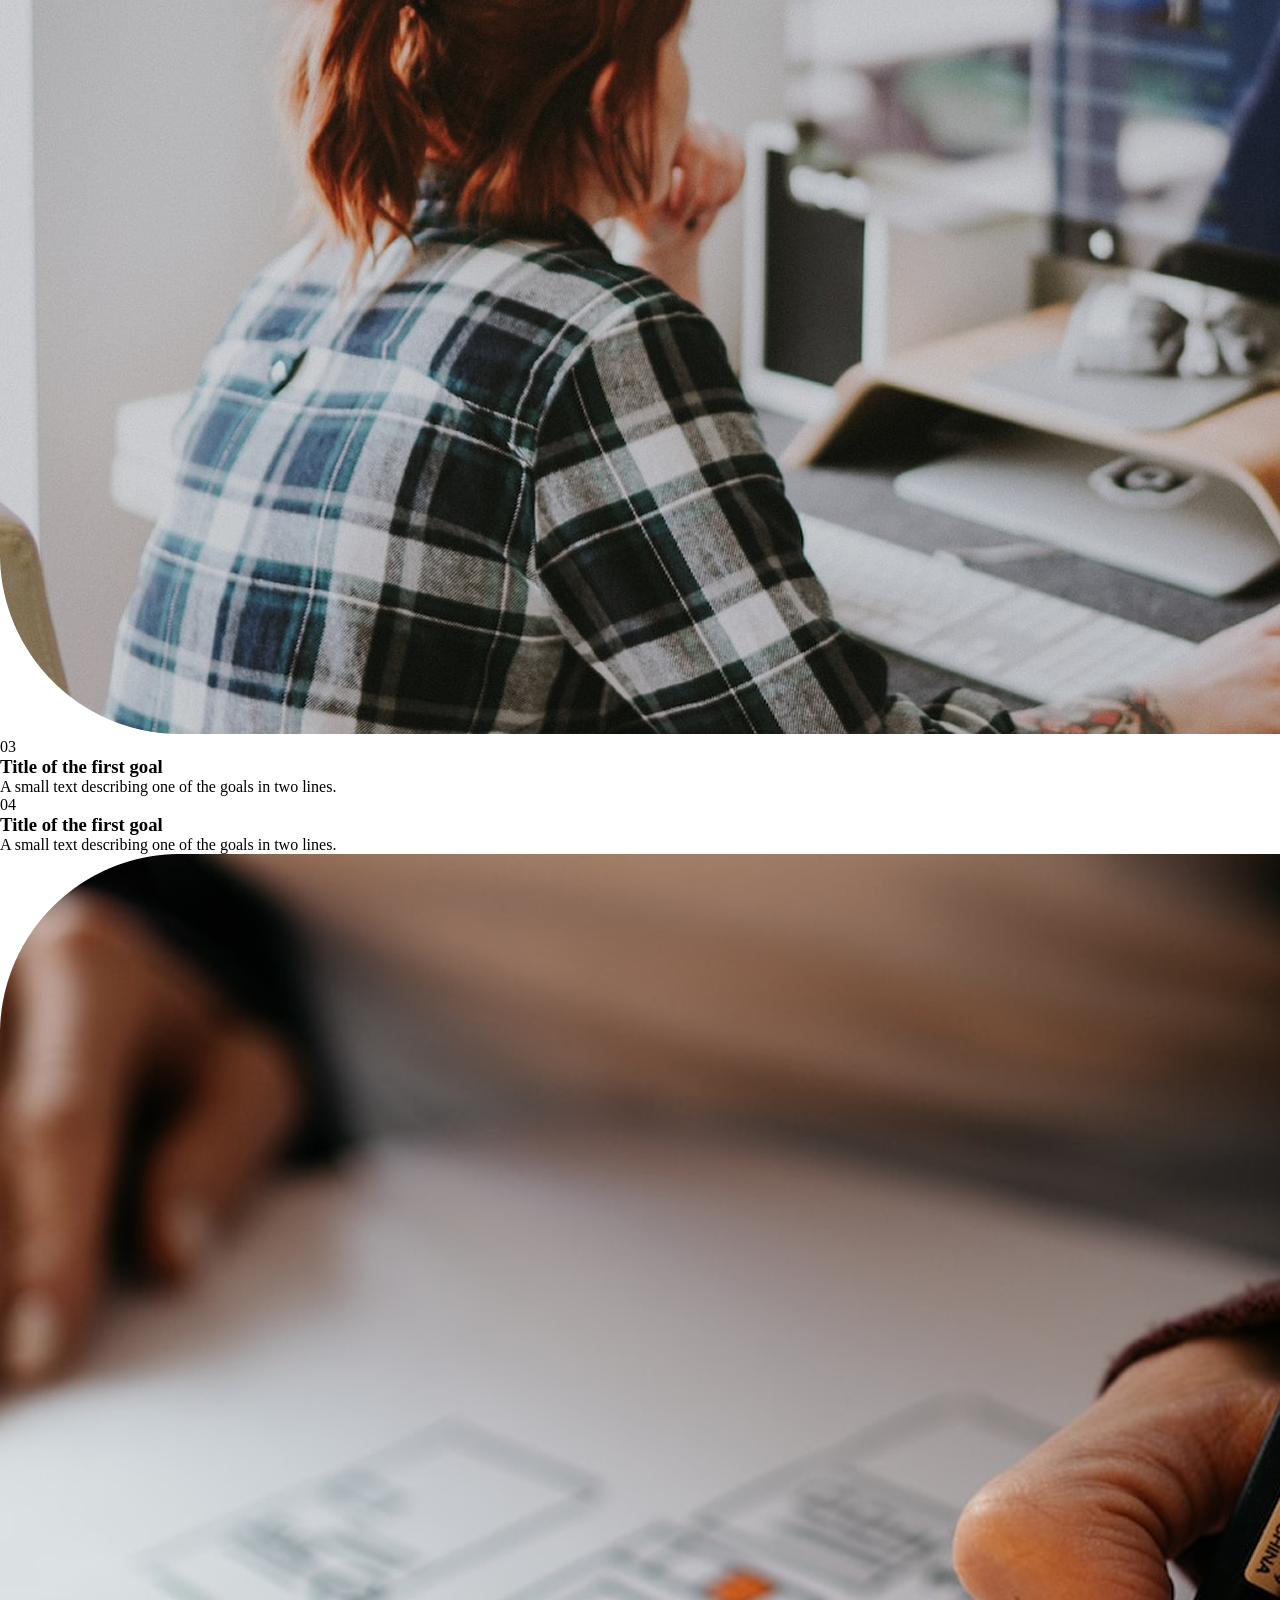
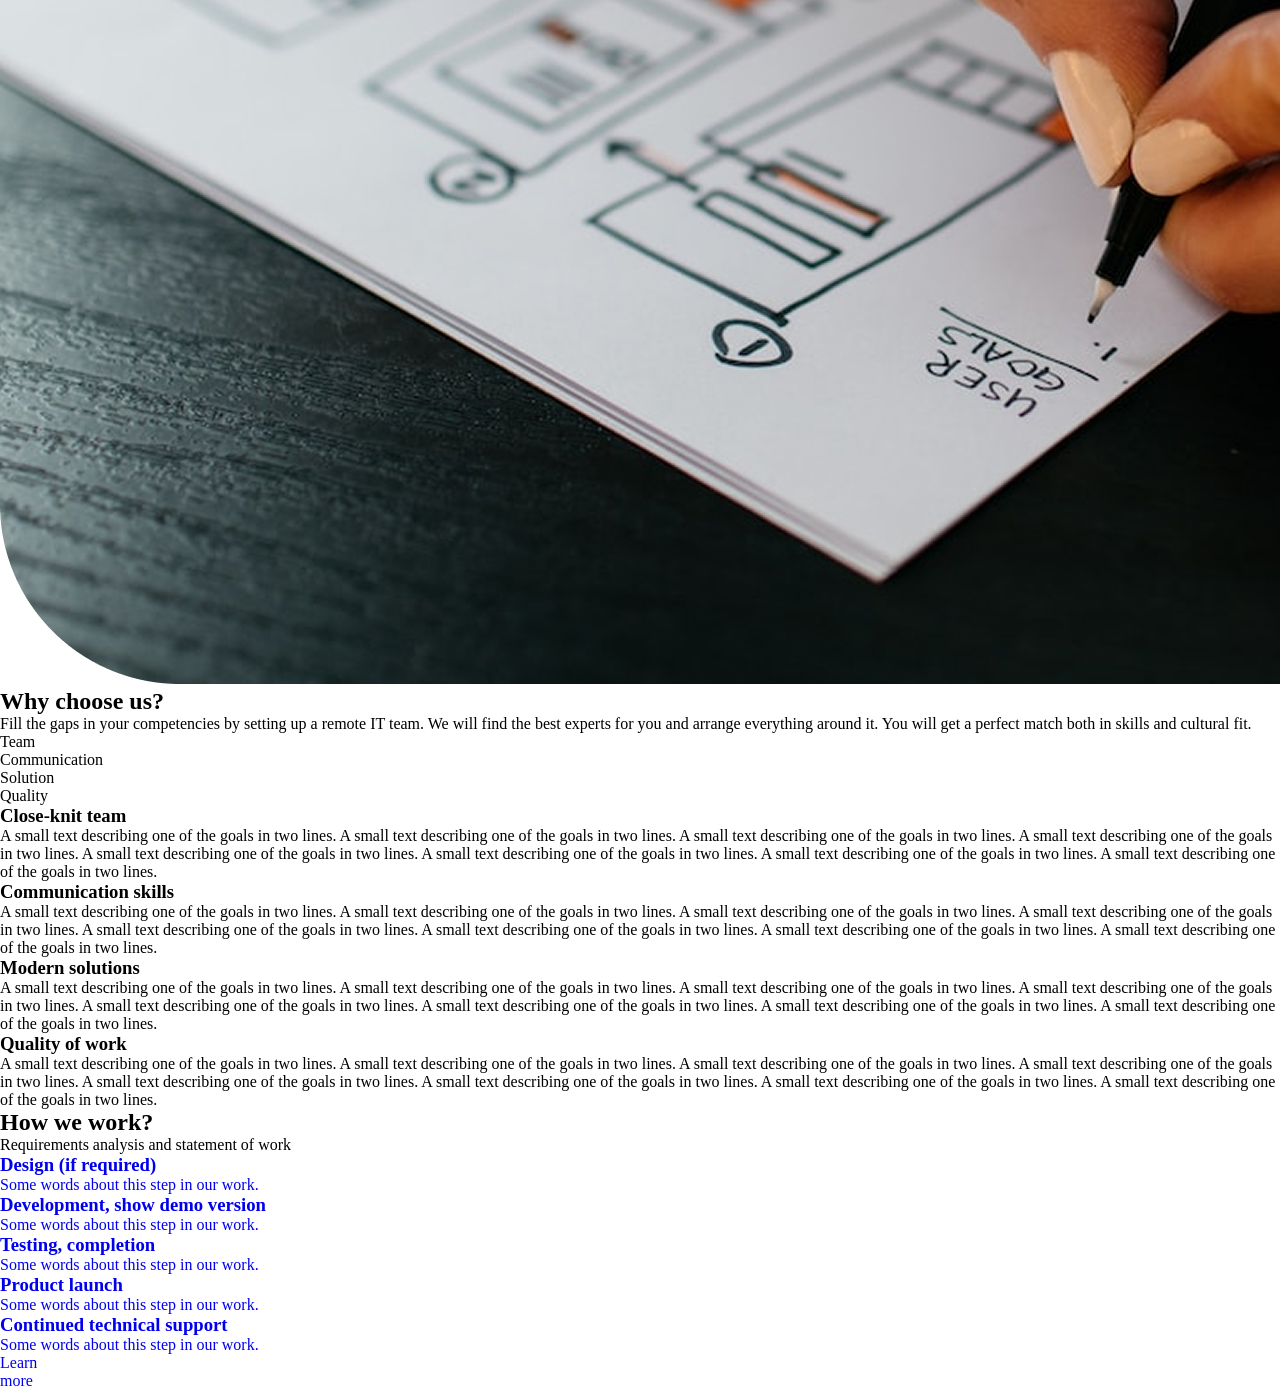
==== commit 288cb12b: "make css for desktop version" ====
--- a/index.html
+++ b/index.html
@@ -10,57 +10,74 @@
 
 <body>
   <header class="header">
-
-    <div class="menu__function">
-
-      <div class="burger-menu">
-        <span class="burger-menu__line"></span>
+      <div class="menu__function">
+
+        <div class="burger-menu">
+          <span class="burger-menu__line"></span>
+        </div>
+
+        <nav class="menu">
+          <ul class="menu__list">
+            <li class="menu__item">
+              <a href="#" class="menu__link">About</a>
+            </li>
+
+            <li class="menu__item">
+              <a href="#" class="menu__link">Our Services</a>
+            </li>
+
+            <li class="menu__item">
+              <a href="#" class="menu__link">Job Openings</a>
+            </li>
+          </ul>
+        </nav>
+
       </div>
 
-      <nav class="menu">
-        <ul class="menu__list">
-          <li class="menu__item">
-            <a href="#" class="menu__link">About</a>
-          </li>
-
-          <li class="menu__item">
-            <a href="#" class="menu__link">Our Services</a>
-          </li>
-
-          <li class="menu__item">
-            <a href="#" class="menu__link">Job Openings</a>
-          </li>
-        </ul>
-      </nav>
-
-    </div>
-
-    <a href="#" class="header__logo-link">
-      <svg class="header__logo" width="350" height="117" viewBox="0 0 350 117" fill="none"
-        xmlns="http://www.w3.org/2000/svg">
-        <path
-          d="M144.171 56.5664C144.171 55.4883 143.624 54.6198 142.531 53.9609C141.453 53.3021 140.128 52.7555 138.556 52.3213C136.998 51.8721 135.441 51.348 133.884 50.749C132.341 50.1501 131.024 49.1618 129.931 47.7842C128.838 46.4066 128.291 44.6621 128.291 42.5508C128.291 39.9453 129.332 37.7217 131.413 35.8799C133.509 34.0381 136.227 33.1172 139.566 33.1172C140.884 33.1172 142.157 33.2744 143.385 33.5889C144.613 33.8883 145.616 34.2477 146.395 34.667C147.188 35.0713 147.877 35.4906 148.461 35.9248C149.06 36.3441 149.487 36.7109 149.741 37.0254L150.146 37.4746L146.013 41.8545C145.833 41.6449 145.578 41.3903 145.249 41.0908C144.935 40.7764 144.261 40.3646 143.228 39.8555C142.194 39.3464 141.131 39.0918 140.038 39.0918C138.72 39.0918 137.657 39.4287 136.849 40.1025C136.055 40.7764 135.658 41.5924 135.658 42.5508C135.658 43.6289 136.197 44.4974 137.275 45.1562C138.368 45.8001 139.686 46.3467 141.229 46.7959C142.786 47.2451 144.343 47.7692 145.9 48.3682C147.473 48.9671 148.805 49.9554 149.898 51.333C150.992 52.7106 151.538 54.4551 151.538 56.5664C151.538 59.5462 150.452 61.9795 148.281 63.8662C146.125 65.7529 143.145 66.6963 139.342 66.6963C137.844 66.6963 136.392 66.5091 134.984 66.1348C133.592 65.7754 132.439 65.3411 131.525 64.832C130.627 64.3229 129.833 63.8063 129.145 63.2822C128.456 62.7581 127.962 62.3164 127.662 61.957L127.146 61.3955L131.301 57.2627C131.51 57.5023 131.802 57.8167 132.177 58.2061C132.566 58.5804 133.42 59.0895 134.737 59.7334C136.055 60.3773 137.433 60.6992 138.87 60.6992C140.532 60.6992 141.827 60.3099 142.756 59.5312C143.699 58.7526 144.171 57.7643 144.171 56.5664ZM166.475 58.2959C167.882 59.7484 169.567 60.4746 171.528 60.4746C173.49 60.4746 175.167 59.7484 176.56 58.2959C177.952 56.8434 178.648 55.0391 178.648 52.8828V33.791H185.544V52.8828C185.544 56.806 184.211 60.0928 181.546 62.7432C178.881 65.3786 175.534 66.6963 171.506 66.6963C167.493 66.6963 164.154 65.3786 161.488 62.7432C158.823 60.0928 157.49 56.806 157.49 52.8828V33.791H164.386V52.8828C164.386 55.0241 165.082 56.8285 166.475 58.2959ZM193.607 33.791H207.174C210.483 33.791 213.223 34.8317 215.395 36.9131C217.581 38.9795 218.674 41.5475 218.674 44.6172C218.674 47.6719 217.588 50.2399 215.417 52.3213C213.246 54.3877 210.498 55.4209 207.174 55.4209H200.525V66H193.607V33.791ZM206.949 40.0127H200.525V49.1992H206.949C208.327 49.1992 209.472 48.7575 210.386 47.874C211.314 46.9906 211.778 45.9049 211.778 44.6172C211.778 43.3294 211.314 42.2438 210.386 41.3604C209.472 40.4619 208.327 40.0127 206.949 40.0127ZM224.873 33.791H238.439C241.749 33.791 244.489 34.8317 246.66 36.9131C248.846 38.9795 249.939 41.5475 249.939 44.6172C249.939 47.6719 248.854 50.2399 246.683 52.3213C244.511 54.3877 241.764 55.4209 238.439 55.4209H231.791V66H224.873V33.791ZM238.215 40.0127H231.791V49.1992H238.215C239.592 49.1992 240.738 48.7575 241.651 47.874C242.58 46.9906 243.044 45.9049 243.044 44.6172C243.044 43.3294 242.58 42.2438 241.651 41.3604C240.738 40.4619 239.592 40.0127 238.215 40.0127ZM264.449 42.3936C262.443 44.43 261.439 46.9382 261.439 49.918C261.439 52.8828 262.443 55.3835 264.449 57.4199C266.456 59.4564 268.896 60.4746 271.771 60.4746C274.661 60.4746 277.11 59.4564 279.116 57.4199C281.123 55.3835 282.126 52.8828 282.126 49.918C282.126 46.9382 281.123 44.43 279.116 42.3936C277.11 40.3421 274.661 39.3164 271.771 39.3164C268.896 39.3164 266.456 40.3421 264.449 42.3936ZM259.351 61.7773C255.981 58.4831 254.297 54.5225 254.297 49.8955C254.297 45.2686 255.981 41.3154 259.351 38.0361C262.735 34.7568 266.875 33.1172 271.771 33.1172C276.683 33.1172 280.823 34.7568 284.192 38.0361C287.576 41.3154 289.269 45.2686 289.269 49.8955C289.269 54.5225 287.576 58.4831 284.192 61.7773C280.823 65.0566 276.683 66.6963 271.771 66.6963C266.875 66.6963 262.735 65.0566 259.351 61.7773ZM295.715 66V33.791H309.978C313.167 33.791 315.802 34.8167 317.884 36.8682C319.98 38.9046 321.028 41.4053 321.028 44.3701C321.028 45.6579 320.826 46.8633 320.422 47.9863C320.018 49.1094 319.538 50.0153 318.984 50.7041C318.445 51.3929 317.891 51.9844 317.322 52.4785C316.753 52.9727 316.267 53.3096 315.862 53.4893L315.278 53.8037L322.174 66H314.807L308.607 54.7246H302.633V66H295.715ZM314.133 44.3701C314.133 43.1123 313.714 42.0716 312.875 41.248C312.051 40.4245 311.011 40.0127 309.753 40.0127H302.633V48.5254H309.753C311.011 48.5254 312.051 48.1286 312.875 47.335C313.714 46.5264 314.133 45.5381 314.133 44.3701ZM324.218 33.791H349.509V40.0127H340.322V66H333.427V40.0127H324.218V33.791ZM147.158 98.5254H159.804V110.475C159.684 110.624 159.489 110.849 159.22 111.148C158.965 111.433 158.389 111.935 157.49 112.653C156.607 113.357 155.663 113.986 154.66 114.54C153.672 115.079 152.369 115.573 150.752 116.022C149.15 116.472 147.495 116.696 145.788 116.696C140.877 116.696 136.729 115.057 133.345 111.777C129.976 108.483 128.291 104.522 128.291 99.8955C128.291 95.2686 129.976 91.3154 133.345 88.0361C136.729 84.7568 140.877 83.1172 145.788 83.1172C147.48 83.1172 149.09 83.3418 150.617 83.791C152.145 84.2253 153.395 84.7568 154.368 85.3857C155.356 86.0146 156.225 86.6436 156.974 87.2725C157.737 87.9014 158.284 88.4329 158.613 88.8672L159.13 89.541L154.75 93.9209C154.66 93.8011 154.533 93.6364 154.368 93.4268C154.218 93.2021 153.867 92.8278 153.312 92.3037C152.773 91.7796 152.182 91.3229 151.538 90.9336C150.894 90.5293 150.048 90.1624 149 89.833C147.952 89.4886 146.881 89.3164 145.788 89.3164C142.778 89.3164 140.263 90.3271 138.241 92.3486C136.22 94.3701 135.209 96.8857 135.209 99.8955C135.209 102.905 136.22 105.421 138.241 107.442C140.263 109.464 142.778 110.475 145.788 110.475C147.226 110.475 148.536 110.265 149.719 109.846C150.902 109.411 151.733 108.977 152.212 108.543L152.908 107.959V103.579H147.158V98.5254ZM167.373 116V83.791H181.636C184.825 83.791 187.461 84.8167 189.542 86.8682C191.638 88.9046 192.687 91.4053 192.687 94.3701C192.687 95.6579 192.484 96.8633 192.08 97.9863C191.676 99.1094 191.197 100.015 190.643 100.704C190.104 101.393 189.549 101.984 188.98 102.479C188.411 102.973 187.925 103.31 187.521 103.489L186.937 103.804L193.832 116H186.465L180.266 104.725H174.291V116H167.373ZM185.791 94.3701C185.791 93.1123 185.372 92.0716 184.533 91.248C183.71 90.4245 182.669 90.0127 181.411 90.0127H174.291V98.5254H181.411C182.669 98.5254 183.71 98.1286 184.533 97.335C185.372 96.5264 185.791 95.5381 185.791 94.3701ZM208.342 92.3936C206.335 94.43 205.332 96.9382 205.332 99.918C205.332 102.883 206.335 105.383 208.342 107.42C210.348 109.456 212.789 110.475 215.664 110.475C218.554 110.475 221.002 109.456 223.009 107.42C225.015 105.383 226.019 102.883 226.019 99.918C226.019 96.9382 225.015 94.43 223.009 92.3936C221.002 90.3421 218.554 89.3164 215.664 89.3164C212.789 89.3164 210.348 90.3421 208.342 92.3936ZM203.243 111.777C199.874 108.483 198.189 104.522 198.189 99.8955C198.189 95.2686 199.874 91.3154 203.243 88.0361C206.627 84.7568 210.768 83.1172 215.664 83.1172C220.576 83.1172 224.716 84.7568 228.085 88.0361C231.469 91.3154 233.161 95.2686 233.161 99.8955C233.161 104.522 231.469 108.483 228.085 111.777C224.716 115.057 220.576 116.696 215.664 116.696C210.768 116.696 206.627 115.057 203.243 111.777ZM248.367 108.296C249.775 109.748 251.459 110.475 253.421 110.475C255.382 110.475 257.06 109.748 258.452 108.296C259.845 106.843 260.541 105.039 260.541 102.883V83.791H267.437V102.883C267.437 106.806 266.104 110.093 263.438 112.743C260.773 115.379 257.426 116.696 253.398 116.696C249.385 116.696 246.046 115.379 243.381 112.743C240.715 110.093 239.383 106.806 239.383 102.883V83.791H246.278V102.883C246.278 105.024 246.975 106.828 248.367 108.296ZM275.5 83.791H289.066C292.376 83.791 295.116 84.8317 297.287 86.9131C299.473 88.9795 300.566 91.5475 300.566 94.6172C300.566 97.6719 299.481 100.24 297.31 102.321C295.138 104.388 292.391 105.421 289.066 105.421H282.418V116H275.5V83.791ZM288.842 90.0127H282.418V99.1992H288.842C290.219 99.1992 291.365 98.7575 292.278 97.874C293.207 96.9906 293.671 95.9049 293.671 94.6172C293.671 93.3294 293.207 92.2438 292.278 91.3604C291.365 90.4619 290.219 90.0127 288.842 90.0127Z"
-          fill="white" />
-        <path d="M3 115V35H27.5089V115H3Z" fill="white" />
-        <path d="M34.6035 56.76V35H112V56.76H86.2012V115H60.4024V56.76H34.6035Z" fill="white" />
-        <path d="M22 14V22H15.5C11.3579 22 8 18.6421 8 14.5V14C8 10.134 11.134 7 15 7C18.866 7 22 10.134 22 14Z"
-          stroke="white" stroke-width="14" />
-      </svg>
-
-    </a>
-
-    <a href="#" class="header__contact-link">
-      <svg class="header__contact-icon" width="60" height="60" viewBox="0 0 60 60" fill="none"
-        xmlns="http://www.w3.org/2000/svg">
-        <path d="M51.25 55H8.75" stroke="#2E2BD0" stroke-width="2.5" stroke-miterlimit="10" stroke-linecap="square"
-          stroke-linejoin="round" />
-        <path d="M46.25 10L12.5 43.75" stroke="#2E2BD0" stroke-width="2.5" stroke-miterlimit="10"
-          stroke-linecap="square" stroke-linejoin="round" />
-        <path d="M47.5 34.425V8.75H21.825" stroke="#2E2BD0" stroke-width="2.5" stroke-miterlimit="10"
-          stroke-linecap="square" stroke-linejoin="round" />
-      </svg>
-    </a>
-
+      <a href="#" class="header__logo-link">
+
+        <svg class="header__logo" width="350" height="117" viewBox="0 0 350 117" fill="none"
+          xmlns="http://www.w3.org/2000/svg">
+          <path
+            d="M144.171 56.5664C144.171 55.4883 143.624 54.6198 142.531 53.9609C141.453 53.3021 140.128 52.7555 138.556 52.3213C136.998 51.8721 135.441 51.348 133.884 50.749C132.341 50.1501 131.024 49.1618 129.931 47.7842C128.838 46.4066 128.291 44.6621 128.291 42.5508C128.291 39.9453 129.332 37.7217 131.413 35.8799C133.509 34.0381 136.227 33.1172 139.566 33.1172C140.884 33.1172 142.157 33.2744 143.385 33.5889C144.613 33.8883 145.616 34.2477 146.395 34.667C147.188 35.0713 147.877 35.4906 148.461 35.9248C149.06 36.3441 149.487 36.7109 149.741 37.0254L150.146 37.4746L146.013 41.8545C145.833 41.6449 145.578 41.3903 145.249 41.0908C144.935 40.7764 144.261 40.3646 143.228 39.8555C142.194 39.3464 141.131 39.0918 140.038 39.0918C138.72 39.0918 137.657 39.4287 136.849 40.1025C136.055 40.7764 135.658 41.5924 135.658 42.5508C135.658 43.6289 136.197 44.4974 137.275 45.1562C138.368 45.8001 139.686 46.3467 141.229 46.7959C142.786 47.2451 144.343 47.7692 145.9 48.3682C147.473 48.9671 148.805 49.9554 149.898 51.333C150.992 52.7106 151.538 54.4551 151.538 56.5664C151.538 59.5462 150.452 61.9795 148.281 63.8662C146.125 65.7529 143.145 66.6963 139.342 66.6963C137.844 66.6963 136.392 66.5091 134.984 66.1348C133.592 65.7754 132.439 65.3411 131.525 64.832C130.627 64.3229 129.833 63.8063 129.145 63.2822C128.456 62.7581 127.962 62.3164 127.662 61.957L127.146 61.3955L131.301 57.2627C131.51 57.5023 131.802 57.8167 132.177 58.2061C132.566 58.5804 133.42 59.0895 134.737 59.7334C136.055 60.3773 137.433 60.6992 138.87 60.6992C140.532 60.6992 141.827 60.3099 142.756 59.5312C143.699 58.7526 144.171 57.7643 144.171 56.5664ZM166.475 58.2959C167.882 59.7484 169.567 60.4746 171.528 60.4746C173.49 60.4746 175.167 59.7484 176.56 58.2959C177.952 56.8434 178.648 55.0391 178.648 52.8828V33.791H185.544V52.8828C185.544 56.806 184.211 60.0928 181.546 62.7432C178.881 65.3786 175.534 66.6963 171.506 66.6963C167.493 66.6963 164.154 65.3786 161.488 62.7432C158.823 60.0928 157.49 56.806 157.49 52.8828V33.791H164.386V52.8828C164.386 55.0241 165.082 56.8285 166.475 58.2959ZM193.607 33.791H207.174C210.483 33.791 213.223 34.8317 215.395 36.9131C217.581 38.9795 218.674 41.5475 218.674 44.6172C218.674 47.6719 217.588 50.2399 215.417 52.3213C213.246 54.3877 210.498 55.4209 207.174 55.4209H200.525V66H193.607V33.791ZM206.949 40.0127H200.525V49.1992H206.949C208.327 49.1992 209.472 48.7575 210.386 47.874C211.314 46.9906 211.778 45.9049 211.778 44.6172C211.778 43.3294 211.314 42.2438 210.386 41.3604C209.472 40.4619 208.327 40.0127 206.949 40.0127ZM224.873 33.791H238.439C241.749 33.791 244.489 34.8317 246.66 36.9131C248.846 38.9795 249.939 41.5475 249.939 44.6172C249.939 47.6719 248.854 50.2399 246.683 52.3213C244.511 54.3877 241.764 55.4209 238.439 55.4209H231.791V66H224.873V33.791ZM238.215 40.0127H231.791V49.1992H238.215C239.592 49.1992 240.738 48.7575 241.651 47.874C242.58 46.9906 243.044 45.9049 243.044 44.6172C243.044 43.3294 242.58 42.2438 241.651 41.3604C240.738 40.4619 239.592 40.0127 238.215 40.0127ZM264.449 42.3936C262.443 44.43 261.439 46.9382 261.439 49.918C261.439 52.8828 262.443 55.3835 264.449 57.4199C266.456 59.4564 268.896 60.4746 271.771 60.4746C274.661 60.4746 277.11 59.4564 279.116 57.4199C281.123 55.3835 282.126 52.8828 282.126 49.918C282.126 46.9382 281.123 44.43 279.116 42.3936C277.11 40.3421 274.661 39.3164 271.771 39.3164C268.896 39.3164 266.456 40.3421 264.449 42.3936ZM259.351 61.7773C255.981 58.4831 254.297 54.5225 254.297 49.8955C254.297 45.2686 255.981 41.3154 259.351 38.0361C262.735 34.7568 266.875 33.1172 271.771 33.1172C276.683 33.1172 280.823 34.7568 284.192 38.0361C287.576 41.3154 289.269 45.2686 289.269 49.8955C289.269 54.5225 287.576 58.4831 284.192 61.7773C280.823 65.0566 276.683 66.6963 271.771 66.6963C266.875 66.6963 262.735 65.0566 259.351 61.7773ZM295.715 66V33.791H309.978C313.167 33.791 315.802 34.8167 317.884 36.8682C319.98 38.9046 321.028 41.4053 321.028 44.3701C321.028 45.6579 320.826 46.8633 320.422 47.9863C320.018 49.1094 319.538 50.0153 318.984 50.7041C318.445 51.3929 317.891 51.9844 317.322 52.4785C316.753 52.9727 316.267 53.3096 315.862 53.4893L315.278 53.8037L322.174 66H314.807L308.607 54.7246H302.633V66H295.715ZM314.133 44.3701C314.133 43.1123 313.714 42.0716 312.875 41.248C312.051 40.4245 311.011 40.0127 309.753 40.0127H302.633V48.5254H309.753C311.011 48.5254 312.051 48.1286 312.875 47.335C313.714 46.5264 314.133 45.5381 314.133 44.3701ZM324.218 33.791H349.509V40.0127H340.322V66H333.427V40.0127H324.218V33.791ZM147.158 98.5254H159.804V110.475C159.684 110.624 159.489 110.849 159.22 111.148C158.965 111.433 158.389 111.935 157.49 112.653C156.607 113.357 155.663 113.986 154.66 114.54C153.672 115.079 152.369 115.573 150.752 116.022C149.15 116.472 147.495 116.696 145.788 116.696C140.877 116.696 136.729 115.057 133.345 111.777C129.976 108.483 128.291 104.522 128.291 99.8955C128.291 95.2686 129.976 91.3154 133.345 88.0361C136.729 84.7568 140.877 83.1172 145.788 83.1172C147.48 83.1172 149.09 83.3418 150.617 83.791C152.145 84.2253 153.395 84.7568 154.368 85.3857C155.356 86.0146 156.225 86.6436 156.974 87.2725C157.737 87.9014 158.284 88.4329 158.613 88.8672L159.13 89.541L154.75 93.9209C154.66 93.8011 154.533 93.6364 154.368 93.4268C154.218 93.2021 153.867 92.8278 153.312 92.3037C152.773 91.7796 152.182 91.3229 151.538 90.9336C150.894 90.5293 150.048 90.1624 149 89.833C147.952 89.4886 146.881 89.3164 145.788 89.3164C142.778 89.3164 140.263 90.3271 138.241 92.3486C136.22 94.3701 135.209 96.8857 135.209 99.8955C135.209 102.905 136.22 105.421 138.241 107.442C140.263 109.464 142.778 110.475 145.788 110.475C147.226 110.475 148.536 110.265 149.719 109.846C150.902 109.411 151.733 108.977 152.212 108.543L152.908 107.959V103.579H147.158V98.5254ZM167.373 116V83.791H181.636C184.825 83.791 187.461 84.8167 189.542 86.8682C191.638 88.9046 192.687 91.4053 192.687 94.3701C192.687 95.6579 192.484 96.8633 192.08 97.9863C191.676 99.1094 191.197 100.015 190.643 100.704C190.104 101.393 189.549 101.984 188.98 102.479C188.411 102.973 187.925 103.31 187.521 103.489L186.937 103.804L193.832 116H186.465L180.266 104.725H174.291V116H167.373ZM185.791 94.3701C185.791 93.1123 185.372 92.0716 184.533 91.248C183.71 90.4245 182.669 90.0127 181.411 90.0127H174.291V98.5254H181.411C182.669 98.5254 183.71 98.1286 184.533 97.335C185.372 96.5264 185.791 95.5381 185.791 94.3701ZM208.342 92.3936C206.335 94.43 205.332 96.9382 205.332 99.918C205.332 102.883 206.335 105.383 208.342 107.42C210.348 109.456 212.789 110.475 215.664 110.475C218.554 110.475 221.002 109.456 223.009 107.42C225.015 105.383 226.019 102.883 226.019 99.918C226.019 96.9382 225.015 94.43 223.009 92.3936C221.002 90.3421 218.554 89.3164 215.664 89.3164C212.789 89.3164 210.348 90.3421 208.342 92.3936ZM203.243 111.777C199.874 108.483 198.189 104.522 198.189 99.8955C198.189 95.2686 199.874 91.3154 203.243 88.0361C206.627 84.7568 210.768 83.1172 215.664 83.1172C220.576 83.1172 224.716 84.7568 228.085 88.0361C231.469 91.3154 233.161 95.2686 233.161 99.8955C233.161 104.522 231.469 108.483 228.085 111.777C224.716 115.057 220.576 116.696 215.664 116.696C210.768 116.696 206.627 115.057 203.243 111.777ZM248.367 108.296C249.775 109.748 251.459 110.475 253.421 110.475C255.382 110.475 257.06 109.748 258.452 108.296C259.845 106.843 260.541 105.039 260.541 102.883V83.791H267.437V102.883C267.437 106.806 266.104 110.093 263.438 112.743C260.773 115.379 257.426 116.696 253.398 116.696C249.385 116.696 246.046 115.379 243.381 112.743C240.715 110.093 239.383 106.806 239.383 102.883V83.791H246.278V102.883C246.278 105.024 246.975 106.828 248.367 108.296ZM275.5 83.791H289.066C292.376 83.791 295.116 84.8317 297.287 86.9131C299.473 88.9795 300.566 91.5475 300.566 94.6172C300.566 97.6719 299.481 100.24 297.31 102.321C295.138 104.388 292.391 105.421 289.066 105.421H282.418V116H275.5V83.791ZM288.842 90.0127H282.418V99.1992H288.842C290.219 99.1992 291.365 98.7575 292.278 97.874C293.207 96.9906 293.671 95.9049 293.671 94.6172C293.671 93.3294 293.207 92.2438 292.278 91.3604C291.365 90.4619 290.219 90.0127 288.842 90.0127Z"
+            fill="white" />
+          <path d="M3 115V35H27.5089V115H3Z" fill="white" />
+          <path d="M34.6035 56.76V35H112V56.76H86.2012V115H60.4024V56.76H34.6035Z" fill="white" />
+          <path d="M22 14V22H15.5C11.3579 22 8 18.6421 8 14.5V14C8 10.134 11.134 7 15 7C18.866 7 22 10.134 22 14Z"
+            stroke="white" stroke-width="14" />
+        </svg>
+
+      </a>
+
+      <form class="header__lang">
+
+        <select class="header__lang-list">
+
+          <option value="english" class="header__lang-item" selected>
+            EN
+          </option>
+
+          <option value="russian" class="header__lang-item">
+            RU
+          </option>
+
+        </select>
+
+      </form>
+
+      <a href="#" class="header__contact-link">
+        <span class="header__contact-text">Contact us</span>
+        <svg class="header__contact-icon" width="60" height="60" viewBox="0 0 60 60" fill="none"
+          xmlns="http://www.w3.org/2000/svg">
+          <path d="M51.25 55H8.75" stroke="#2E2BD0" stroke-width="2.5" stroke-miterlimit="10" stroke-linecap="square"
+            stroke-linejoin="round" />
+          <path d="M46.25 10L12.5 43.75" stroke="#2E2BD0" stroke-width="2.5" stroke-miterlimit="10"
+            stroke-linecap="square" stroke-linejoin="round" />
+          <path d="M47.5 34.425V8.75H21.825" stroke="#2E2BD0" stroke-width="2.5" stroke-miterlimit="10"
+            stroke-linecap="square" stroke-linejoin="round" />
+        </svg>
+      </a>
+      
     <h1 class="header__title">
       Developing IT solutions to scale up your business
     </h1>
@@ -272,7 +289,7 @@
         <li class="how-work__item">
 
           <a href="#" class="how-work__link">
-            
+
             <h3 class="how-work__item-subtitle">
               Testing, completion
             </h3>
@@ -314,13 +331,13 @@
             </p>
 
           </a>
-          
+
         </li>
 
       </ul>
 
       <a href="#" class="how-work__btn">
-        Learn <br> more
+        Learn <br>more
       </a>
 
     </section>
--- a/css/style.css
+++ b/css/style.css
@@ -64,10 +64,52 @@
 
 .header {
   background: center/cover url(../img/header-bg.png) no-repeat, rgba(47, 53, 63, 0.4);
+  padding: 0 30px 50px;
 }
 
 .open {
   display: flex !important;
+}
+
+.menu__link {
+  color: #fff;
+  font: 400 24px/1 var(--font-neue);
+  text-transform: lowercase;
+}
+
+.header__title {
+  position: relative;
+  grid-column: span 3;
+  max-width: 480px;
+  align-self: center;
+  font: 800 50px/1.3 var(--font-neue);
+  color: #fff;
+  z-index: 2;
+  margin-top: 100px;
+
+  &:before {
+    content: "";
+    position: absolute;
+    width: 87%;
+    height: 75%;
+    background: #2E2BD0;
+    left: 2px;
+    top: 15%;
+    z-index: -1;
+  }
+}
+
+.header-link {
+  font: 400 20px/1.3 var(--font-neue);
+  color: #fff;
+  text-transform: uppercase;
+  display: flex;
+  align-items: center;
+  justify-content: center;
+  text-align: center;
+  border-radius: 50%;
+  place-self: center;
+
 }
 
 @media (max-width: 1024px) {
@@ -163,12 +205,6 @@
     z-index: 3;
   }
 
-  .menu__link {
-    color: #fff;
-    font: 400 24px/1 var(--font-neue);
-    text-transform: lowercase;
-  }
-
   .header__logo-link {
     place-self: center;
   }
@@ -182,41 +218,19 @@
     justify-self: end;
   }
 
-  .header__title {
-    position: relative;
-    grid-column: span 3;
-    max-width: 480px;
-    align-self: center;
-    font: 800 50px/1.3 var(--font-neue);
-    color: #fff;
-    z-index: 2;
-    margin-top: 100px;
-
-    &:before {
-      content: "";
-      position: absolute;
-      width: 87%;
-      height: 75%;
-      background: #2E2BD0;
-      left: 2px;
-      top: 15%;
-      z-index: -1;
-    }
+  .header__contact-text {
+    display: none;
+  }
+
+  .header__lang {
+    display: none;
   }
 
   .header-link {
     grid-column: 2 / 3;
-    place-self: center;
     width: 160px;
     height: 160px;
-    border-radius: 50%;
-    display: flex;
-    align-items: center;
-    text-align: center;
     background: #2E2BD0;
-    font: 400 20px/1.3 var(--font-neue);
-    color: #fff;
-    text-transform: uppercase;
   }
 
   .content {
@@ -583,13 +597,172 @@
   }
 }
 
-/* @media (min-width: 1024px) {
+@media (min-width: 1024px) {
+  .header {
+    display: grid;
+    grid-template-columns: auto 1fr auto auto;
+    grid-template-rows: 117px 1fr 1fr;
+  }
+
+  .menu__function {
+    display: flex;
+    justify-content: flex-end;
+    border-right: 1px solid #fff;
+  }
+
   .burger-menu {
     display: none;
   }
 
+  .menu {
+    align-self: center;
+    padding-right: 80px;
+  }
+
   .menu__list {
     display: flex;
     gap: 120px;
-  }
-} */+    align-self: center;
+  }
+
+  .menu__item {
+    white-space: nowrap;
+    transition: all .5s;
+    border-bottom: 2px solid transparent;
+
+    &:hover {
+      border-bottom: 2px solid #fff;
+      border-radius: 2px;
+    }
+  }
+
+  .menu__link {
+    color: #fff;
+  }
+
+  .header__logo-link {
+    order: -1;
+  }
+
+  .header__logo {
+    max-width: 204px;
+    margin: 0 20px 0;
+  }
+
+  .header__lang {
+    align-self: center;
+    padding: 0 95px 0 80px;
+  }
+
+  .header__lang-list {
+    background: transparent;
+    border: none;
+    color: #fff;
+    border: 1px solid transparent;
+    border-radius: 2px;
+    transition: all .5s;
+
+    &:hover {
+      border: 1px solid #fff;
+    }
+  }
+
+  .header__lang-item {
+    color: #000;
+  }
+
+  .header__contact-link {
+    display: flex;
+    justify-content: center;
+    align-items: center;
+    gap: 20px;
+    white-space: nowrap;
+    padding: 20px 40px;
+    background: #2E2BD0;
+    align-self: center;
+    border-radius: 10px;
+    transition: all .5s;
+
+    &:hover {
+      background: #fff;
+
+      .header__contact-text {
+        color: #2E2BD0;
+      }
+
+      .header__contact-icon path {
+        stroke: #2E2BD0;
+      }
+    }
+  }
+
+  .header__contact-text {
+    color: #fff;
+    text-transform: uppercase;
+  }
+
+  .header__contact-icon path {
+    stroke: #fff
+  }
+
+  .header__contact-icon {
+    width: 24px;
+    height: 24px;
+  }
+
+  .header__title {
+    max-width: 892px;
+    grid-column: 1 / 5;
+    margin-top: 250px;
+    margin-left: 150px;
+
+    &:before {
+      content: "";
+      position: absolute;
+      width: 100%;
+      height: 75%;
+      background: #2E2BD0;
+      left: 2px;
+      top: 15%;
+      z-index: -1;
+    }
+  }
+
+  .header-link {
+    grid-column: 1 / 2;
+    align-self: self-start;
+    justify-self: center;
+    width: 280px;
+    height: 280px;
+    border: 2px solid #fff;
+    border-radius: 50%;
+    font-size: 30px;
+    color: #fff;
+    margin-top: 100px;
+    transition: all .5s;
+
+    &:hover {
+      color: #2E2BD0;
+      background: #fff;
+    }
+  }
+}
+
+@media (min-width: 1025px) and (max-width: 1450px) {
+  .menu {
+    padding-right: 20px;
+  }
+  
+  .menu__list {
+    gap: 30px;
+  }
+
+  .menu__link {
+    font-size: 20px;
+  }
+
+  .header__lang {
+    align-self: center;
+    padding: 0 25px 0 20px;
+  }
+}
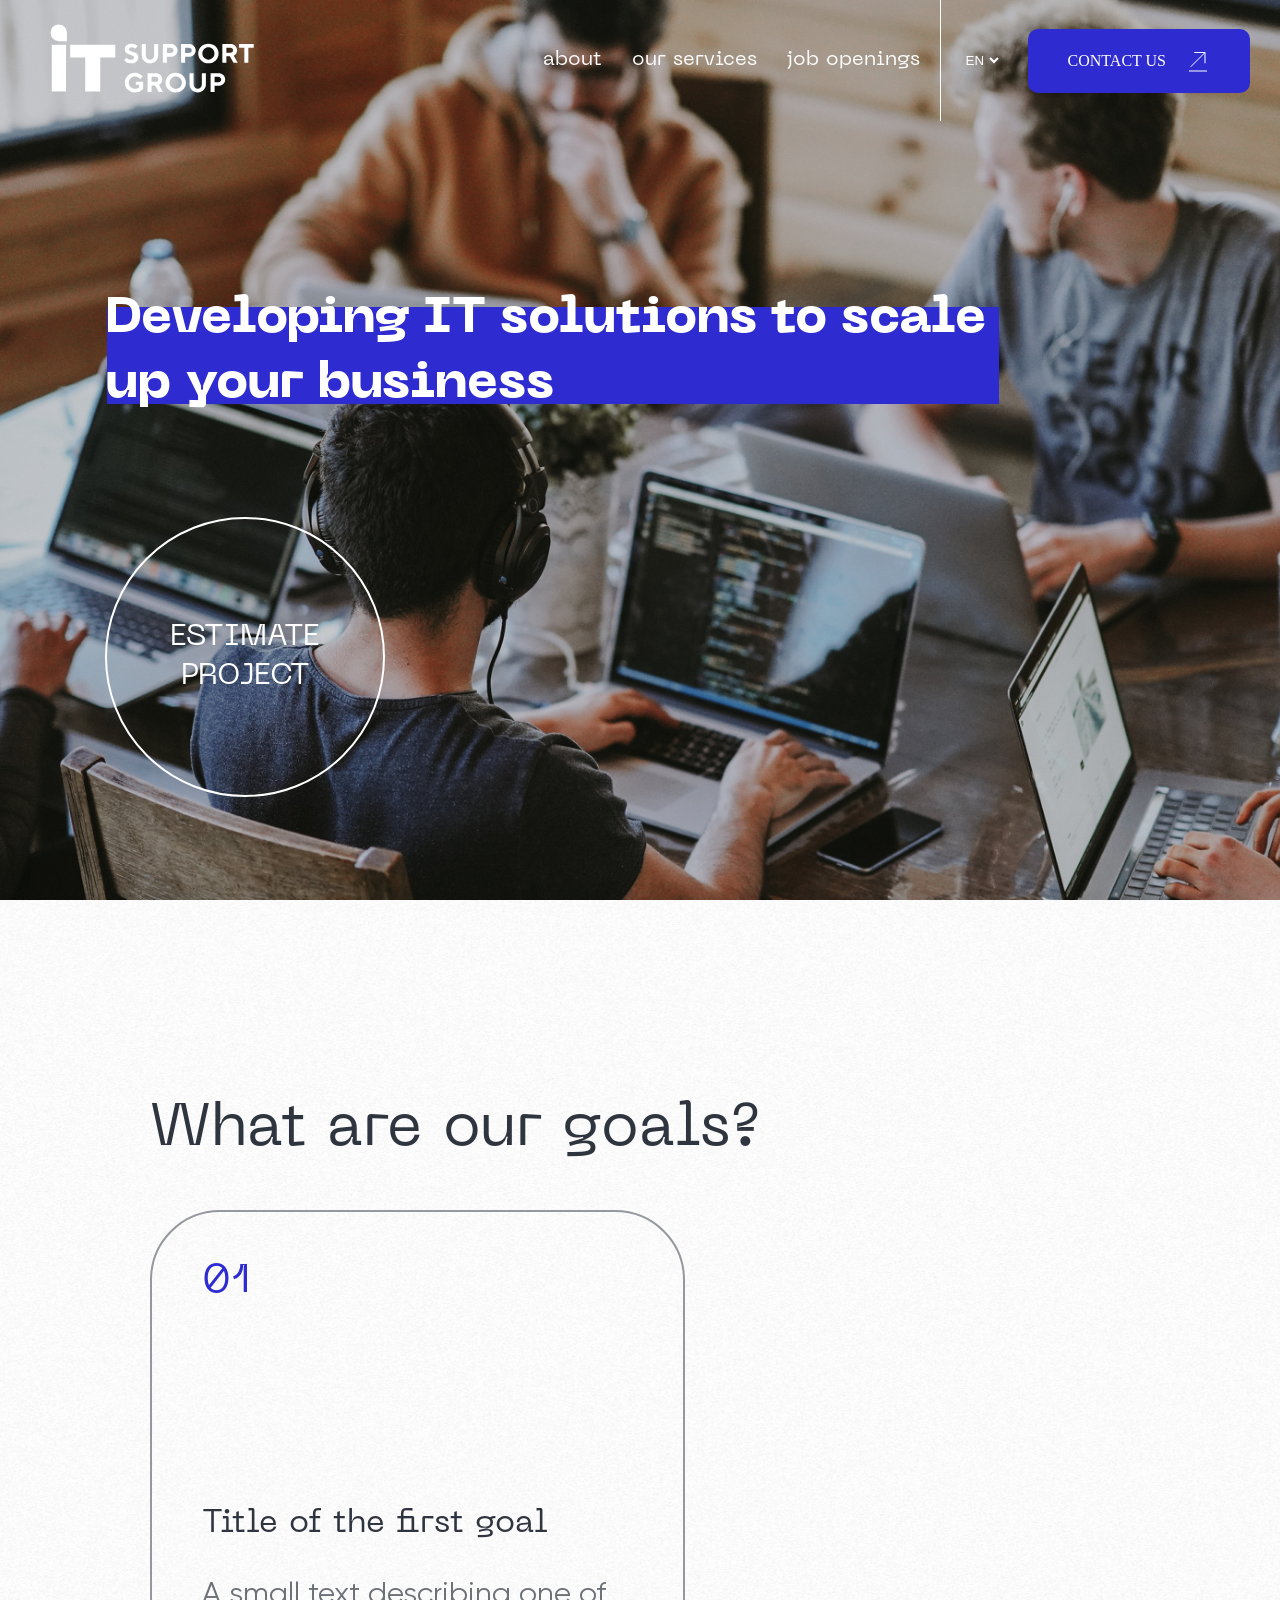
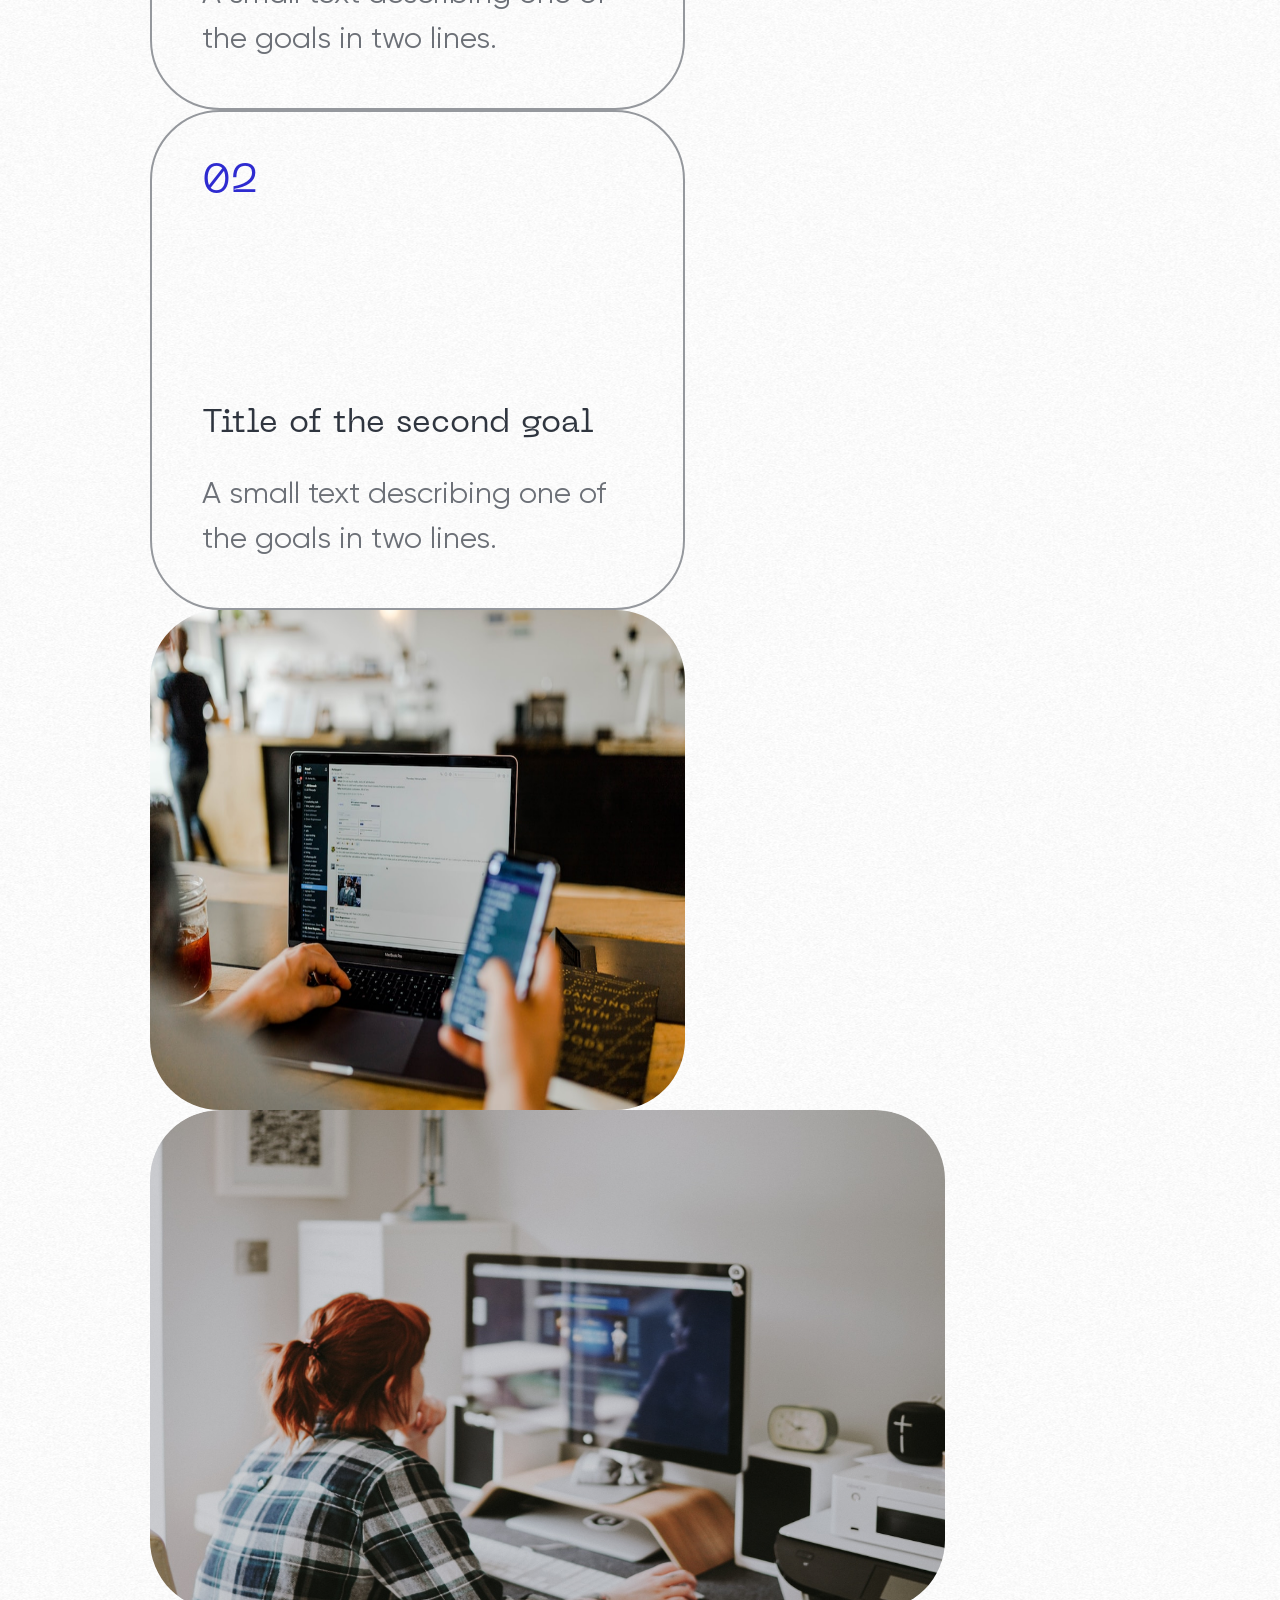
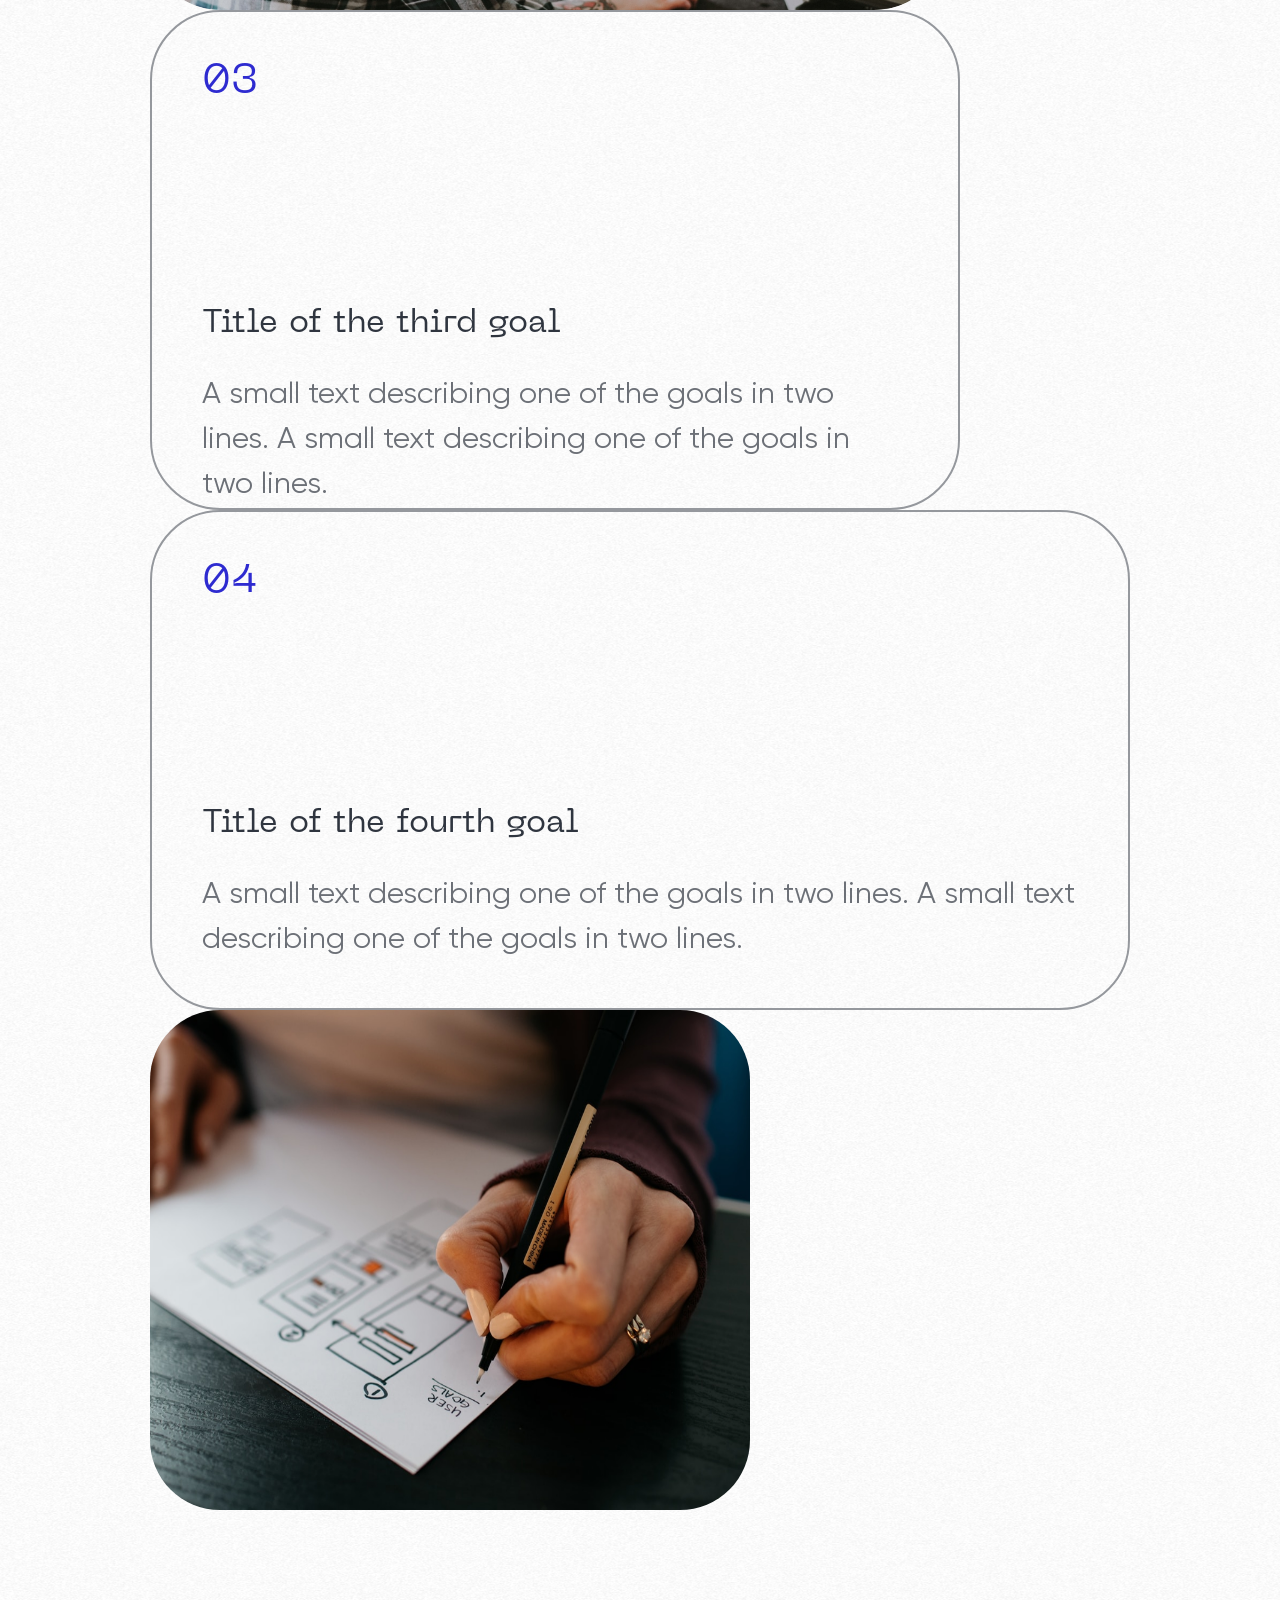
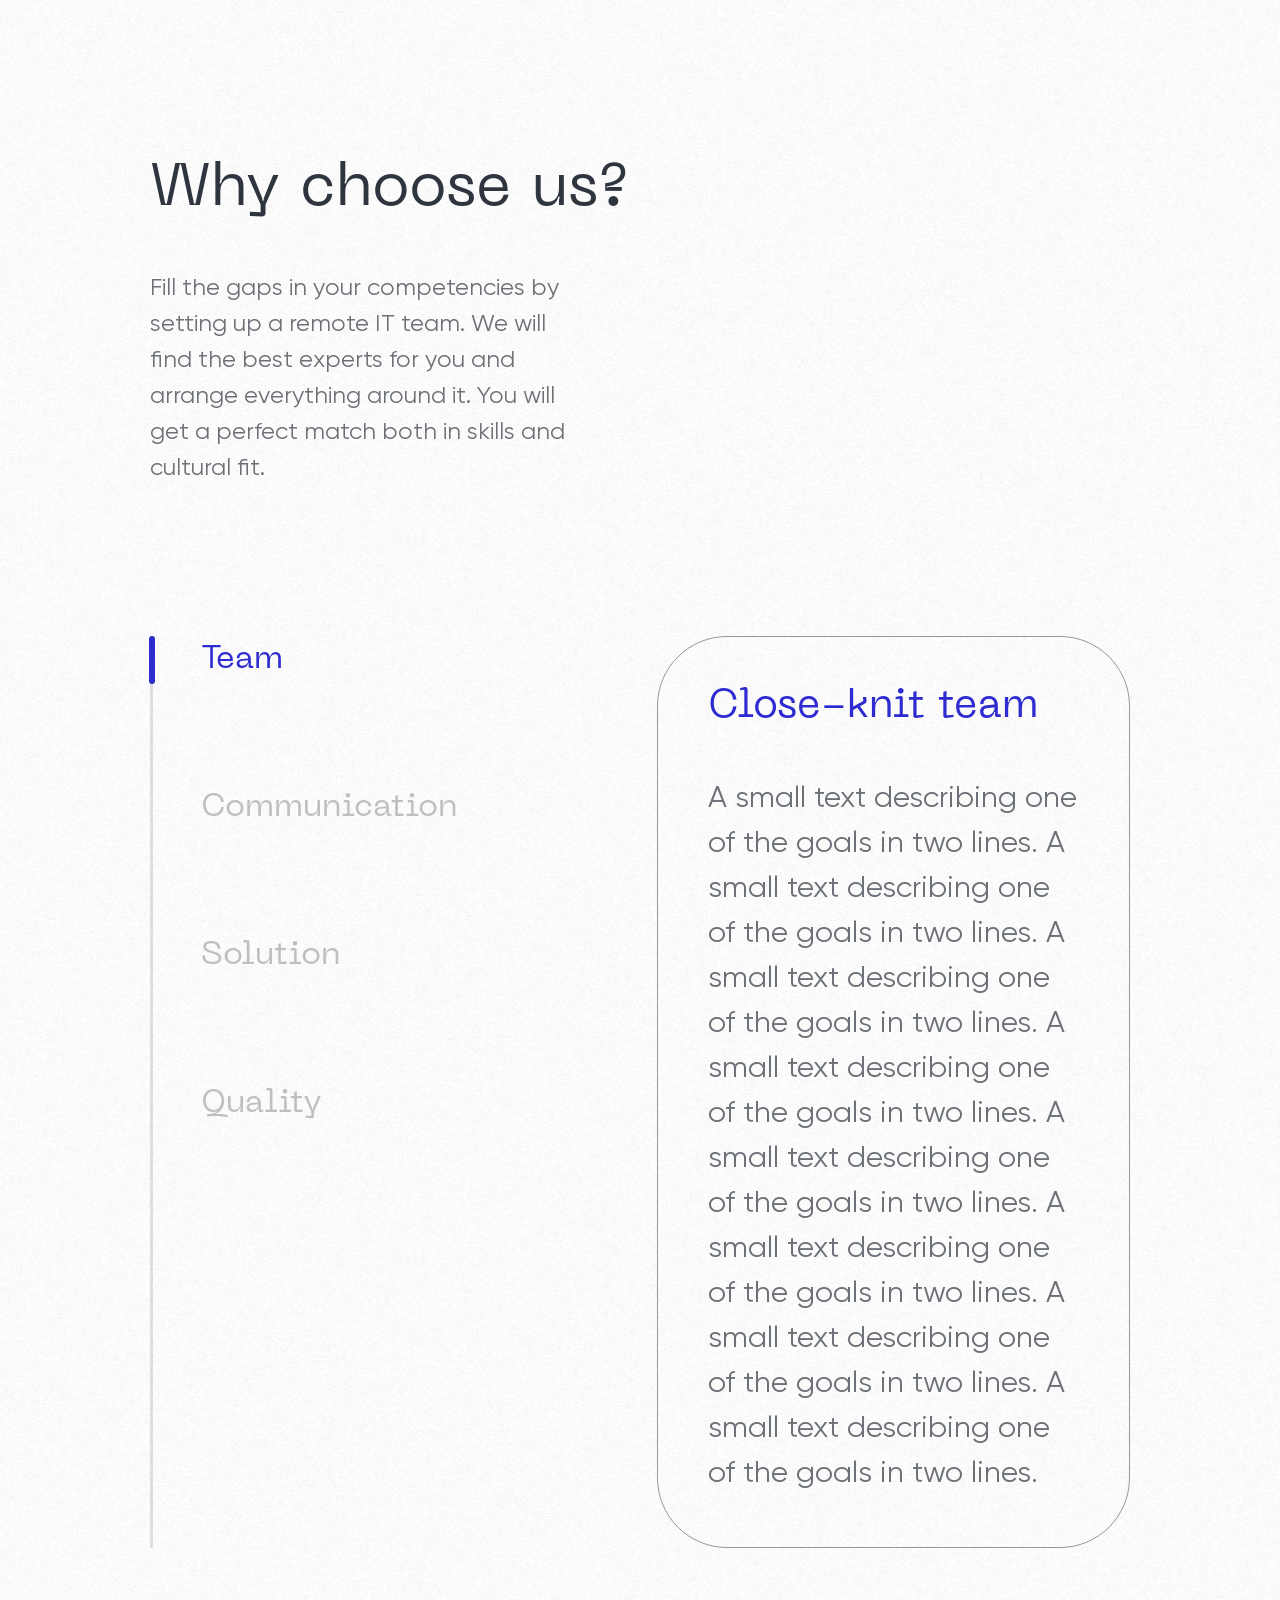
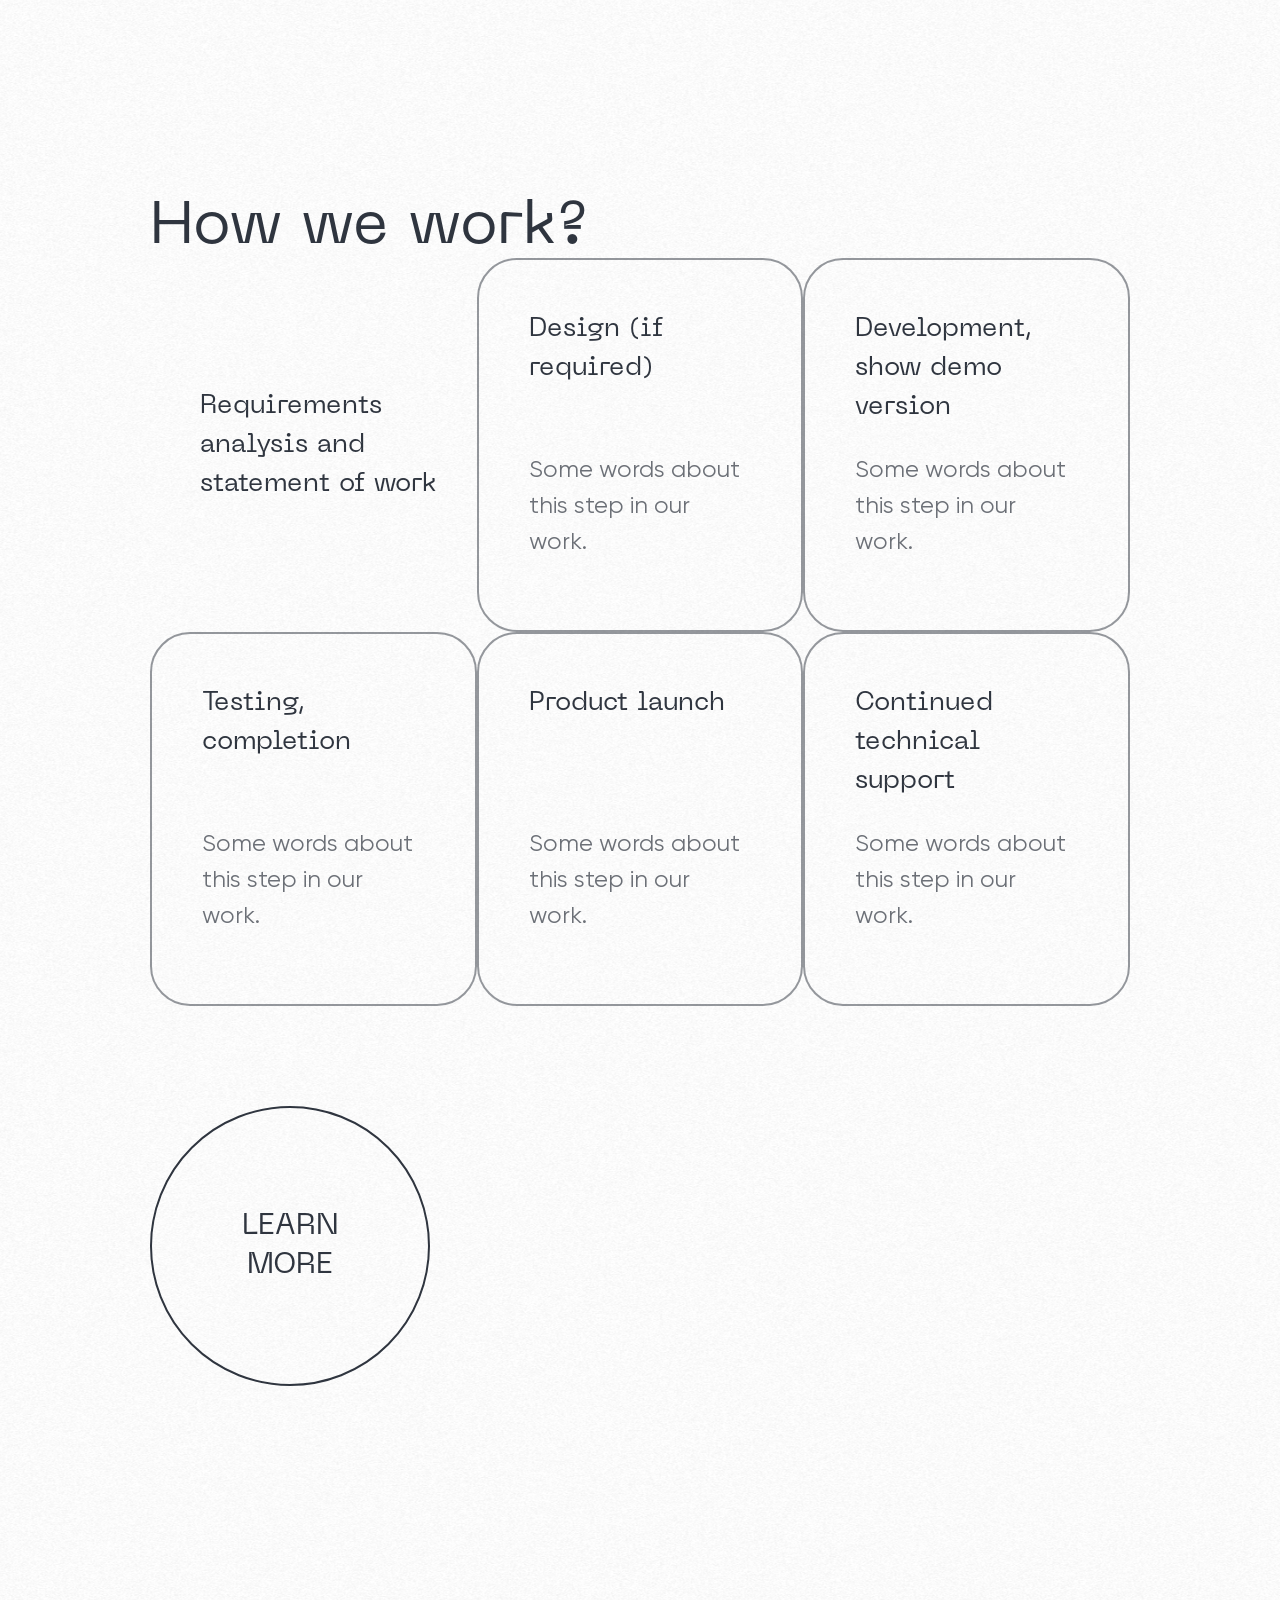
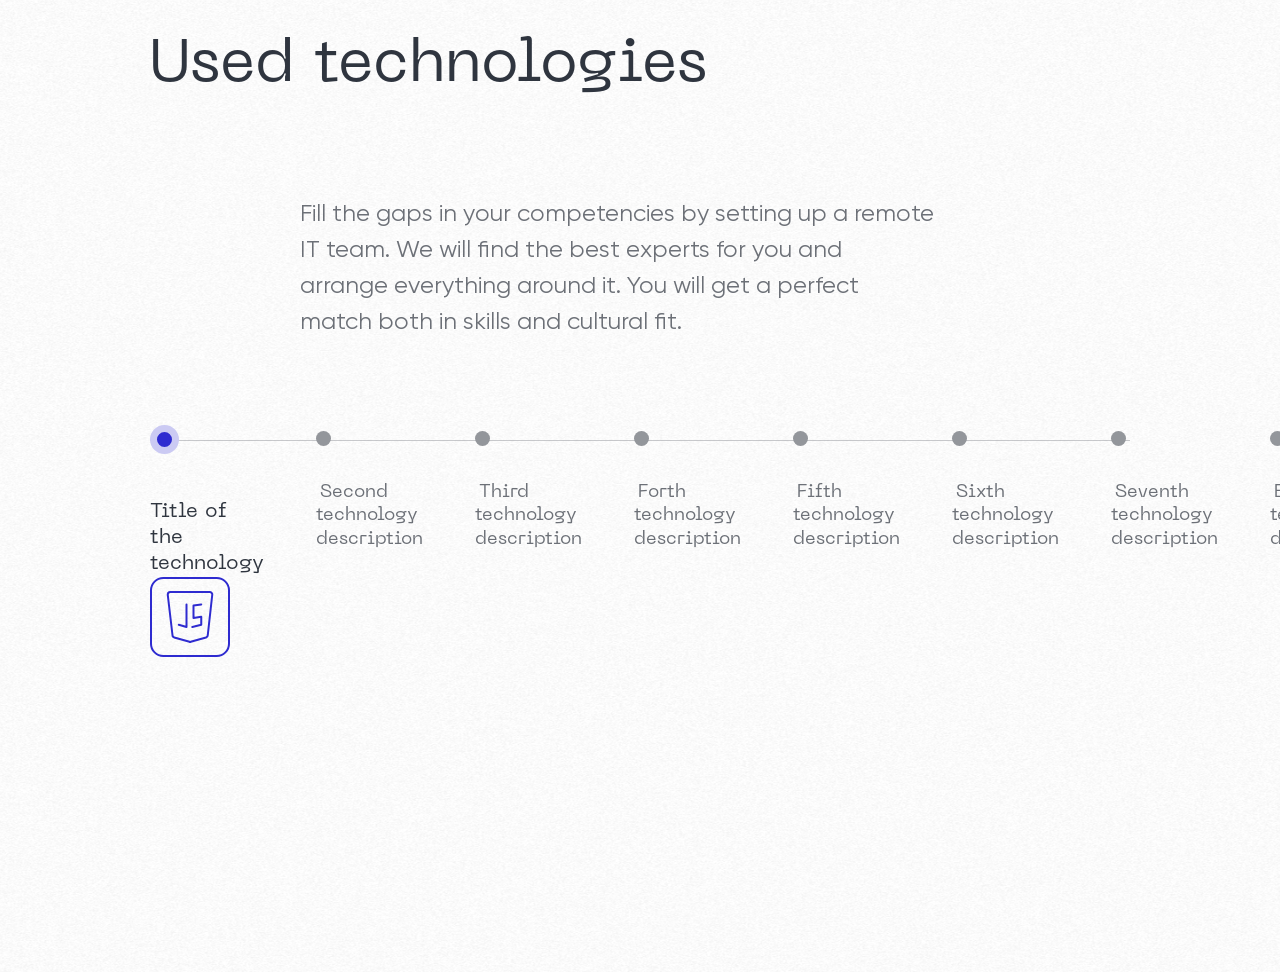
==== commit e620f32b: "make html & css for somme blocks, make adaptive" ====
--- a/index.html
+++ b/index.html
@@ -10,6 +10,9 @@
 
 <body>
   <header class="header">
+
+    <div class="header__top">
+
       <div class="menu__function">
 
         <div class="burger-menu">
@@ -77,12 +80,18 @@
             stroke-linecap="square" stroke-linejoin="round" />
         </svg>
       </a>
-      
-    <h1 class="header__title">
-      Developing IT solutions to scale up your business
-    </h1>
-
-    <a href="#" class="header-link">Estimate project</a>
+    </div>
+
+    <div class="header__content">
+
+      <h1 class="header__title">
+        Developing IT solutions to scale up your business
+      </h1>
+
+      <a href="#" class="header__link">Estimate project</a>
+
+    </div>
+
   </header>
 
   <main class="content">
@@ -107,7 +116,7 @@
         <li class="goals__item">
           <span class="goals__item-number">02</span>
           <h3 class="goals__item-subtitle">
-            Title of the first goal
+            Title of the second goal
           </h3>
           <p class="goals__item-descr">
             A small text describing one of the goals in two lines.
@@ -125,20 +134,22 @@
         <li class="goals__item">
           <span class="goals__item-number">03</span>
           <h3 class="goals__item-subtitle">
-            Title of the first goal
+            Title of the third goal
           </h3>
           <p class="goals__item-descr">
-            A small text describing one of the goals in two lines.
+            A small text describing one of the goals in two lines. A small text describing one of the goals in two
+            lines.
           </p>
         </li>
 
         <li class="goals__item">
           <span class="goals__item-number">04</span>
           <h3 class="goals__item-subtitle">
-            Title of the first goal
+            Title of the fourth goal
           </h3>
           <p class="goals__item-descr">
-            A small text describing one of the goals in two lines.
+            A small text describing one of the goals in two lines. A small text describing one of the goals in two
+            lines.
           </p>
         </li>
 
@@ -244,6 +255,7 @@
     </section>
 
     <section class="how-work">
+
       <h2 class="how-work__title">
         How we work?
       </h2>
@@ -252,95 +264,169 @@
         Requirements analysis and statement of work
       </p>
 
-      <ul class="how-work__list">
-
-        <li class="how-work__item">
-
-          <a href="#" class="how-work__link">
-
-            <h3 class="how-work__item-subtitle">
-              Design (if required)
-            </h3>
-
-            <p class="how-work__item-descr">
-              Some words about this step in our work.
-            </p>
-
-          </a>
-
-        </li>
-
-        <li class="how-work__item">
-
-          <a href="#" class="how-work__link">
-
-            <h3 class="how-work__item-subtitle">
-              Development, show demo version
-            </h3>
-
-            <p class="how-work__item-descr">
-              Some words about this step in our work.
-            </p>
-
-          </a>
-
-        </li>
-
-        <li class="how-work__item">
-
-          <a href="#" class="how-work__link">
-
-            <h3 class="how-work__item-subtitle">
-              Testing, completion
-            </h3>
-
-            <p class="how-work__item-descr">
-              Some words about this step in our work.
-            </p>
-
-          </a>
-
-        </li>
-
-        <li class="how-work__item">
-
-          <a href="#" class="how-work__link">
-
-            <h3 class="how-work__item-subtitle">
-              Product launch
-            </h3>
-
-            <p class="how-work__item-descr">
-              Some words about this step in our work.
-            </p>
-
-          </a>
-
-        </li>
-
-        <li class="how-work__item">
-
-          <a href="#" class="how-work__link">
-
-            <h3 class="how-work__item-subtitle">
-              Continued technical support
-            </h3>
-
-            <p class="how-work__item-descr">
-              Some words about this step in our work.
-            </p>
-
-          </a>
-
-        </li>
-
-      </ul>
+      <div class="how-work__item">
+
+        <h3 class="how-work__item-subtitle">
+          Design (if required)
+        </h3>
+
+        <p class="how-work__item-descr">
+          Some words about this step in our work.
+        </p>
+
+      </div>
+
+      <div class="how-work__item">
+
+        <h3 class="how-work__item-subtitle">
+          Development, show demo version
+        </h3>
+
+        <p class="how-work__item-descr">
+          Some words about this step in our work.
+        </p>
+
+      </div>
+
+      <div class="how-work__item">
+
+        <h3 class="how-work__item-subtitle">
+          Testing, completion
+        </h3>
+
+        <p class="how-work__item-descr">
+          Some words about this step in our work.
+        </p>
+
+      </div>
+
+      <div class="how-work__item">
+
+        <h3 class="how-work__item-subtitle">
+          Product launch
+        </h3>
+
+        <p class="how-work__item-descr">
+          Some words about this step in our work.
+        </p>
+
+      </div>
+
+      <div class="how-work__item">
+
+        <h3 class="how-work__item-subtitle">
+          Continued technical support
+        </h3>
+
+        <p class="how-work__item-descr">
+          Some words about this step in our work.
+        </p>
+
+      </div>
 
       <a href="#" class="how-work__btn">
         Learn <br>more
       </a>
 
     </section>
+
+    <section class="technologies">
+
+      <h2 class="technologies__title">
+        Used technologies
+      </h2>
+
+      <p class="technologies__text">
+        Fill the gaps in your competencies by setting up a remote IT team. We will find the best experts for you and
+        arrange everything around it. You will get a perfect match both in skills and cultural fit.
+      </p>
+
+      <form class="technologies__toggle">
+
+        <label class="technologies__toggle-item">
+
+          <input type="radio" name="technology" checked class="technologies__toggle-btn">
+
+          <span class="technologies__toggle-title">Title of the technology</span>
+
+          <span class="technologies__toggle-descr">First technology description</span>
+
+        </label>
+
+        <label class="technologies__toggle-item">
+
+          <input type="radio" name="technology" class="technologies__toggle-btn">
+
+          <span class="technologies__toggle-title">Title of the technology</span>
+
+          <span class="technologies__toggle-descr">Second technology description</span>
+
+        </label>
+
+        <label class="technologies__toggle-item">
+
+          <input type="radio" name="technology" class="technologies__toggle-btn">
+
+          <span class="technologies__toggle-title">Title of the technology</span>
+
+          <span class="technologies__toggle-descr">Third technology description</span>
+
+        </label>
+
+        <label class="technologies__toggle-item">
+
+          <input type="radio" name="technology" class="technologies__toggle-btn">
+
+          <span class="technologies__toggle-title">Title of the technology</span>
+
+          <span class="technologies__toggle-descr">Forth technology description</span>
+
+        </label>
+
+        <label class="technologies__toggle-item">
+
+          <input type="radio" name="technology" class="technologies__toggle-btn">
+
+          <span class="technologies__toggle-title">Title of the technology</span>
+
+          <span class="technologies__toggle-descr">Fifth technology description</span>
+
+        </label>
+
+        <label class="technologies__toggle-item">
+
+          <input type="radio" name="technology" class="technologies__toggle-btn">
+
+          <span class="technologies__toggle-title">Title of the technology</span>
+
+          <span class="technologies__toggle-descr">Sixth technology description</span>
+
+        </label>
+
+        <label class="technologies__toggle-item">
+
+          <input type="radio" name="technology" class="technologies__toggle-btn">
+
+          <span class="technologies__toggle-title">Title of the technology</span>
+
+          <span class="technologies__toggle-descr">Seventh technology description</span>
+
+        </label>
+
+        <label class="technologies__toggle-item">
+
+          <input type="radio" name="technology" class="technologies__toggle-btn">
+
+          <span class="technologies__toggle-title">Title of the technology</span>
+
+          <span class="technologies__toggle-descr">Eighth technology description</span>
+
+        </label>
+
+      </form>
+
+    </section>
+
 
   </main>
 
--- a/css/style.css
+++ b/css/style.css
@@ -58,13 +58,15 @@
   --font-gilroy: "Gilroy", sans-serif;
   --main-title-color: #2F353F;
   --main-text-color: rgba(47, 53, 63, 0.7);
-  --main-title-font: 400 40px/1 var(--font-neue);
-  --main-text-font: 400 20px/1.5 var(--font-gilroy);
+  --main-title-font: 400 60px/1 var(--font-neue);
+  --main-text-font: 400 30px/1.5 var(--font-gilroy);
 }
 
 .header {
   background: center/cover url(../img/header-bg.png) no-repeat, rgba(47, 53, 63, 0.4);
   padding: 0 30px 50px;
+  height: 100vh;
+  display: grid;
 }
 
 .open {
@@ -81,11 +83,10 @@
   position: relative;
   grid-column: span 3;
   max-width: 480px;
-  align-self: center;
+
   font: 800 50px/1.3 var(--font-neue);
   color: #fff;
   z-index: 2;
-  margin-top: 100px;
 
   &:before {
     content: "";
@@ -99,7 +100,7 @@
   }
 }
 
-.header-link {
+.header__link {
   font: 400 20px/1.3 var(--font-neue);
   color: #fff;
   text-transform: uppercase;
@@ -109,16 +110,186 @@
   text-align: center;
   border-radius: 50%;
   place-self: center;
-
+}
+
+.content {
+  background: center/cover url(../img/main-bg.png) no-repeat;
+}
+
+.goals__title {
+  font: var(--main-title-font);
+  color: var(--main-title-color);
+}
+
+.goals__list {
+  margin-top: 50px;
+  display: flex;
+  align-items: center;
+}
+
+.goals__item {
+  display: flex;
+  flex-direction: column;
+  border: 2px solid #95989D;
+  border-radius: 70px;
+  padding: 50px;
+  overflow: hidden;
+  width: 100%;
+  height: 100%;
+
+  &:has(img) {
+    padding: 0;
+    border: none;
+    border-radius: 70px;
+  }
+}
+
+.goals__item-number {
+  font: 400 40px/1 var(--font-neue);
+  color: #2E2BD0;
+}
+
+.goals__item-subtitle {
+  margin-top: 75px;
+  font: 400 32px/1.5 var(--font-neue);
+  color: var(--main-title-color);
+}
+
+.goals__item-descr {
+  margin-top: 25px;
+  font: var(--main-text-font);
+  color: var(--main-text-color);
+}
+
+.features__title {
+  font: var(--main-title-font);
+  color: var(--main-title-color);
+}
+
+.features__text {
+  font: var(--main-text-font);
+  color: var(--main-text-color);
+  margin-top: 50px;
+}
+
+.features__slider-list {
+  display: flex;
+}
+
+.features__slider-descr {
+  width: 100%;
+  border: 1px solid rgba(47, 53, 63, 0.5);
+  border-radius: 70px;
+
+  /* Скрыл элементы слайдера, как будет сделан слайдер необходимо открыть в соответствии с функционалом слайдера */
+
+  &~.features__slider-descr {
+    display: none;
+  }
+}
+
+.features__slider-subtitle {
+  color: #2E2BD0;
+}
+
+.features__slider-text {
+  font: var(--main-text-font);
+  color: var(--main-text-color);
+}
+
+.how-work__title {
+  color: var(--main-title-color);
+}
+
+.how-work__text {
+  color: var(--main-title-color);
+}
+
+.how-work__item {
+  padding: 50px 50px 70px;
+  border: 2px solid rgba(47, 53, 63, 0.5);
+
+  &:hover {
+    background: center/cover url(../img/how-work-bg.png) rgba(46, 43, 208, 1);
+
+    & .how-work__item-subtitle {
+      color: #fff;
+    }
+
+    & .how-work__item-descr {
+      color: rgba(255, 255, 255, 0.7);
+    }
+  }
+}
+
+.how-work__item-subtitle {
+  color: var(--main-title-color);
+}
+
+.how-work__item-descr {
+  color: rgba(47, 53, 63, 0.7);
+  margin-top: 25px;
+}
+
+.how-work__btn {
+  border: 2px solid var(--main-title-color);
+  border-radius: 50%;
+  display: flex;
+  align-items: center;
+  justify-content: center;
+  text-align: center;
+  color: var(--main-title-color);
+  text-transform: uppercase;
+  transition: all .5s;
+
+  &:hover {
+    background: #2E2BD0;
+    color: #fff;
+  }
+}
+
+.technologies {
+  display: flex;
+  flex-direction: column;
+}
+
+.technologies__title {
+  color: var(--main-title-color);
+}
+
+.technologies__text {
+  color: var(--main-text-color);
+}
+
+.technologies__toggle {
+  display: flex;
+}
+
+.technologies__toggle-item {
+  position: relative;
+}
+
+.technologies__toggle-btn {
+  position: relative;
+  width: 0;
+  height: 0;
+  transition: all .5s ease;
+}
+
+.technologies__toggle-title {
+  color: #93969B;
 }
 
 @media (max-width: 1024px) {
 
   .header {
     padding: 100px 40px 0;
+  }
+
+  .header__top {
     display: grid;
     grid-template-columns: repeat(3, 1fr);
-    grid-template-rows: 116px 1fr 1fr;
+    max-height: 116px;
   }
 
   .menu__function {
@@ -205,6 +376,10 @@
     z-index: 3;
   }
 
+  .header__lang {
+    display: none;
+  }
+
   .header__logo-link {
     place-self: center;
   }
@@ -222,67 +397,33 @@
     display: none;
   }
 
-  .header__lang {
-    display: none;
-  }
-
-  .header-link {
-    grid-column: 2 / 3;
+  .header__content {
+    display: flex;
+    flex-direction: column;
+    justify-content: space-between;
+  }
+
+  .header__link {
     width: 160px;
     height: 160px;
     background: #2E2BD0;
+    margin-bottom: 75px;
   }
 
   .content {
-    padding: 150px 40px 0;
+    padding: 125px 40px 0;
   }
 
   /* goals */
 
-  .goals__title {
-    font: var(--main-title-font);
-    color: var(--main-title-color);
-  }
 
   .goals__list {
-    margin-top: 50px;
-    display: flex;
     flex-direction: column;
     align-items: center;
   }
 
   .goals__item {
-    display: flex;
-    flex-direction: column;
-    border: 2px solid #95989D;
-    border-radius: 60px;
-    padding: 50px;
-    overflow: hidden;
-    width: 100%;
-    max-width: 570px;
-
-    &:has(img) {
-      padding: 0;
-      border: none;
-      border-radius: 60px;
-    }
-  }
-
-  .goals__item-number {
-    font: 400 37px/1 var(--font-neue);
-    color: #2E2BD0;
-  }
-
-  .goals__item-subtitle {
-    margin-top: 75px;
-    font: 400 30px var(--font-neue);
-    color: var(--main-title-color);
-  }
-
-  .goals__item-descr {
-    margin-top: 25px;
-    font: var(--main-text-font);
-    color: var(--main-text-color);
+    max-width: 540px;
   }
 
   .goals__item-img {
@@ -295,29 +436,17 @@
     padding: 125px 0 0;
   }
 
-  .features__title {
-    font: var(--main-title-font);
-    color: var(--main-title-color);
-  }
-
-  .features__text {
-    font: var(--main-text-font);
-    color: var(--main-text-color);
-    margin-top: 50px;
-  }
-
   .features__slider {
     margin-top: 75px;
   }
 
   .features__slider-list {
-    display: flex;
     justify-content: space-between;
     border-top: 4px solid rgba(47, 53, 63, 0.14);
   }
 
   .features__slider-item {
-    font: 400 22px/1 var(--font-neue);
+    font: 400 24px/1 var(--font-neue);
     color: rgba(47, 53, 63, 0.3);
     padding-top: 27px;
   }
@@ -326,7 +455,7 @@
     position: relative;
     color: #2E2BD0;
     font: 400 22px/1 var(--font-neue);
-    transition: all .5s;
+    transition: all .5s ease;
 
     &::before {
       content: "";
@@ -342,29 +471,23 @@
 
   .features__slider-wrapper {
     display: flex;
-    flex-direction: column;
-    align-items: center;
+    justify-content: center;
   }
 
   .features__slider-descr {
-    margin-top: 25px;
+    margin-top: 20px;
     padding: 50px;
-    width: 100%;
-    max-width: 570px;
-    border: 1px solid rgba(47, 53, 63, 0.5);
-    border-radius: 60px;
   }
 
   .features__slider-subtitle {
     font: 400 30px/1 var(--font-neue);
-    color: #2E2BD0;
   }
 
   .features__slider-text {
-    font: var(--main-text-font);
-    color: var(--main-text-color);
     margin-top: 20px;
   }
+
+  /* how work */
 
   .how-work {
     padding-top: 125px;
@@ -372,36 +495,19 @@
 
   .how-work__title {
     font: var(--main-title-font);
-    color: var(--main-title-color);
   }
 
   .how-work__text {
     font: var(--main-text-font);
-    color: var(--main-title-color);
-    margin-top: 50px;
-  }
-
-  .how-work__list {
-    margin-top: 40px;
+    margin: 40px 0;
   }
 
   .how-work__item {
-    padding: 50px;
-    border: 2px solid rgba(47, 53, 63, 0.5);
     border-radius: 30px;
-    transition: all .5s;
+    transition: all .5s ease;
 
     &:hover {
       margin: 25px 0;
-      background: center/cover url(../img/how-work-bg.png) rgba(46, 43, 208, 1);
-
-      & .how-work__item-subtitle {
-        color: #fff;
-      }
-
-      & .how-work__item-descr {
-        color: rgba(255, 255, 255, 0.7);
-      }
 
       &:last-child:hover {
         margin: 25px 0 0;
@@ -415,34 +521,93 @@
 
   .how-work__item-subtitle {
     font: 400 25px/1.5 var(--font-neue);
-    color: var(--main-title-color);
   }
 
   .how-work__item-descr {
     font: 400 23px/1.5 var(--font-gilroy);
-    color: rgba(47, 53, 63, 0.7);
-    margin-top: 25px;
-  }
+  }
+
 
   .how-work__btn {
     width: 160px;
     height: 160px;
-    border: 2px solid var(--main-title-color);
-    border-radius: 50%;
-    display: flex;
-    align-items: center;
-    justify-content: center;
-    text-align: center;
     font: 400 20px/1.3 var(--font-neue);
-    color: var(--main-title-color);
-    text-transform: uppercase;
     margin: 40px auto 0;
-    transition: all .5s;
-
-    &:hover {
+  }
+
+  /* technologies */
+
+  .technologies {
+    margin-top: 125px;
+    gap: 100px;
+  }
+
+  .technologies__title {
+    font: 400 40px/1 var(--font-neue);
+  }
+
+  .technologies__text {
+    font: 400 20px/1.5 var(--font-gilroy);
+  }
+
+  .technologies__toggle {
+    flex-direction: column;
+    gap: 60px;
+    padding-left: 70px;
+    border-left: 3px solid rgba(147, 150, 155, 0.5);
+  }
+
+  .technologies__toggle-btn {
+
+    &::before {
+      content: "";
+      position: absolute;
+      width: 10px;
+      height: 10px;
+      background: #93969B;
+      border-radius: 50%;
+      top: calc(50% - 5.5px);
+      left: -76px;
+    }
+
+    &:checked {
+      margin-bottom: 135px;
+    }
+
+    &:checked ~ .technologies__toggle-title {
+      font-size: 20px;
+      color: var(--main-title-color);
+    }
+
+    &:checked::before {
+      content: "";
+      position: absolute;
+      width: 15px;
+      height: 15px;
+      border: 7.5px solid #CBCAF3;
+      border-radius: 50%;
       background: #2E2BD0;
-      color: #fff;
-    }
+      top: calc(50% - 16.5px);
+      left: -86px;
+    }
+
+    &:checked::after {
+      content: "";
+      position: absolute;
+      background: center/cover url(../img/js-icon.svg) no-repeat transparent;
+      width: 60px;
+      height: 60px;
+      left: 0;
+      top: 25px;
+    }
+  }
+
+  .technologies__toggle-title {
+    font: 400 17px/1 var(--font-neue);
+  }
+
+  .technologies__toggle-descr {
+    display: none;
   }
 }
 
@@ -586,9 +751,24 @@
     color: rgba(47, 53, 63, 0.7);
     margin-top: 25px;
   }
-}
-
-@media (min-width: 600px) and (max-width: 1023px) {
+
+  .technologies {
+    margin-top: 75px;
+    gap: 50px;
+  }
+
+  .technologies__title {
+    font: 400 30px/1 var(--font-neue);
+    color: var(--main-title-color);
+  }
+
+  .technologies__text {
+    font: 400 15px/1.5 var(--font-gilroy);
+    color: var(--main-text-color);
+  }
+}
+
+@media (min-width: 600px) and (max-width: 1024px) {
 
   .burger-menu,
   .header__contact-link {
@@ -597,11 +777,11 @@
   }
 }
 
-@media (min-width: 1024px) {
-  .header {
+@media (min-width: 1025px) {
+
+  .header__top {
     display: grid;
     grid-template-columns: auto 1fr auto auto;
-    grid-template-rows: 117px 1fr 1fr;
   }
 
   .menu__function {
@@ -710,11 +890,16 @@
     height: 24px;
   }
 
+  .header__content {
+    display: grid;
+    grid-template-rows: 296px repeat(2, 1fr);
+    grid-template-columns: 150px repeat(2, auto);
+  }
+
   .header__title {
     max-width: 892px;
-    grid-column: 1 / 5;
-    margin-top: 250px;
-    margin-left: 150px;
+    grid-column: 2 / 4;
+    align-self: end;
 
     &:before {
       content: "";
@@ -728,10 +913,10 @@
     }
   }
 
-  .header-link {
-    grid-column: 1 / 2;
-    align-self: self-start;
-    justify-self: center;
+  .header__link {
+    grid-column: 2 / 3;
+    align-self: start;
+    justify-self: start;
     width: 280px;
     height: 280px;
     border: 2px solid #fff;
@@ -746,13 +931,299 @@
       background: #fff;
     }
   }
+
+  /* goals */
+
+  .content {
+    padding: 200px 150px 250px;
+  }
+
+  .goals__list {
+    flex-wrap: wrap;
+  }
+
+  .goals__item {
+
+    &:nth-child(1),
+    &:nth-child(2),
+    &:nth-child(3) {
+      max-width: 535px;
+      max-height: 500px;
+    }
+
+    &:nth-child(4) {
+      max-width: 795px;
+      max-height: 500px;
+    }
+
+    &:nth-child(5) {
+      max-width: 810px;
+      max-height: 500px;
+    }
+
+    &:nth-child(6) {
+      max-width: 1005px;
+      max-height: 500px;
+    }
+
+    &:nth-child(7) {
+      max-width: 600px;
+      max-height: 500px;
+    }
+  }
+
+  .goals__item-subtitle {
+    margin-top: 198px;
+  }
+
+  .goals__item-img {
+    display: block;
+    height: 500px;
+    width: 100%;
+  }
+
+  /* features */
+
+  .features {
+    margin-top: 250px;
+  }
+
+  .features__text {
+    max-width: 45%;
+    font-size: 24px;
+  }
+
+  .features__slider {
+    margin-top: 150px;
+    display: flex;
+    gap: 200px;
+  }
+
+  .features__slider-list {
+    flex-direction: column;
+    gap: 100px;
+    border-left: 3px solid rgba(47, 53, 63, 0.14);
+  }
+
+  .features__slider-item {
+    font: 400 32px/1.5 var(--font-neue);
+    color: rgba(47, 53, 63, 0.3);
+    padding-left: 47.5px;
+  }
+
+  .features__active {
+    position: relative;
+    color: #2E2BD0;
+    transition: all .5s ease;
+
+    &:before {
+      content: "";
+      position: absolute;
+      width: 6px;
+      height: 100%;
+      background: #2E2BD0;
+      border-radius: 5px;
+      left: -4.5px;
+      top: 0;
+    }
+  }
+
+  .features__slider-descr {
+    width: 100%;
+    padding: 50px;
+  }
+
+  .features__slider-subtitle {
+    font: 400 40px/1 var(--font-neue);
+  }
+
+  .features__slider-text {
+    margin-top: 50px;
+  }
+
+  /* how work */
+
+  .how-work {
+    margin-top: 250px;
+    display: grid;
+    grid-template-columns: repeat(3, 1fr);
+    grid-template-rows: minmax(60px, auto) auto auto auto;
+  }
+
+  .how-work__title {
+    font: 400 60px/1 var(--font-neue);
+    grid-column: 1 / 4;
+  }
+
+  .how-work__text {
+    justify-self: center;
+    align-self: center;
+    font: 400 26px/1.5 var(--font-neue);
+    padding-left: 50px;
+  }
+
+  .how-work__item {
+    border-radius: 40px;
+    transition: all .5s ease;
+    display: flex;
+    flex-direction: column;
+    justify-content: space-between;
+
+    &:hover {
+      margin: 20px 17px;
+      /* height: 150%; */
+
+      /* & .how-work__item-descr {
+        opacity: 0;
+      }*/
+
+      &:nth-child(3):hover {
+        margin: 0 17px 20px 0;
+      }
+
+      &:nth-child(4):hover {
+        margin: 0 0 20px 17px;
+      }
+
+      &:nth-child(5):hover {
+        margin: 20px 17px 0 0;
+      }
+
+      &:nth-child(6):hover {
+        margin: 20px 17px 0 17px;
+      }
+
+      &:nth-child(7):hover {
+        margin: 20px 0 0 17px;
+      }
+
+      /* Не понимаю, как это должно быть реализовано. Предположение пока такое, но есть проблемы с размерами блока + с размерами при уменьшении экрана*/
+
+      /* &:hover::before {
+        content: "Some words about this step in our work. Some words about this step in our work. Some words about this step in our work.";
+        position: absolute;
+        font: 400 24px/1.5 var(--font-gilroy);
+        bottom: 0;
+        left: 50%;
+        transform: translateX(-50%);
+        width: 80%;
+      } */
+    }
+  }
+
+  .how-work__item-subtitle {
+    font: 400 26px/1.5 var(--font-neue);
+  }
+
+  .how-work__item-descr {
+    font: 400 24px/1.5 var(--font-gilroy);
+  }
+
+  .how-work__btn {
+    width: 280px;
+    height: 280px;
+    font: 400 30px/1.3 var(--font-neue);
+    margin-top: 100px;
+  }
+
+  /* technologies */
+
+  .technologies {
+    margin-top: 250px;
+    gap: 100px;
+  }
+
+  .technologies__title {
+    font: 400 60px/1 var(--font-neue);
+  }
+
+  .technologies__text {
+    max-width: 634px;
+    font: 400 24px/1.5 var(--font-gilroy);
+    margin: 0 20% 0 auto;
+  }
+
+  .technologies__toggle {
+    gap: 52px;
+    border-top: 1px solid rgba(147, 150, 155, 0.5);
+    padding-bottom: 145px;
+  }
+
+  .technologies__toggle-item {
+    padding-top: 40px;
+  }
+
+  .technologies__toggle-btn {
+
+    &:checked ~ .technologies__toggle-descr {
+      display: none;
+    }
+
+    &:checked ~ .technologies__toggle-title {
+      display: inline-block;
+    }
+
+    &::before {
+      content: "";
+      position: absolute;
+      width: 15px;
+      height: 15px;
+      background: #93969B;
+      border-radius: 50%;
+      top: -66px;
+      left: 50%;
+    }
+
+    &:checked ~ .technologies__toggle-title {
+      font-size: 20px;
+      color: var(--main-title-color);
+      margin-bottom: auto;
+    }
+
+     &:checked::before {
+      content: "";
+      position: absolute;
+      width: 15px;
+      height: 15px;
+      border: 7.5px solid #CBCAF3;
+      border-radius: 50%;
+      background: #2E2BD0;
+      top: -70px;
+      left: 50%;
+    }
+    &:checked::after {
+      content: "";
+      position: absolute;
+      background: center/cover url(../img/js-icon.svg) no-repeat transparent;
+      width: 80px;
+      height: 80px;
+      left: 50%;
+      top: 82px;
+    }
+  }
+
+  .technologies__toggle-title {
+    display: none;
+    font: 400 26px/1.3 var(--font-neue);
+    color: #2F353F;
+  }
+
+  .technologies__toggle-descr {
+    font: 400 18px/1.3 var(--font-neue);
+    color: rgba(47, 53, 63, 0.7);
+  }
+
 }
 
 @media (min-width: 1025px) and (max-width: 1450px) {
+  .header__content {
+    grid-template-columns: 75px repeat(2, auto);
+  }
+
   .menu {
     padding-right: 20px;
   }
-  
+
   .menu__list {
     gap: 30px;
   }
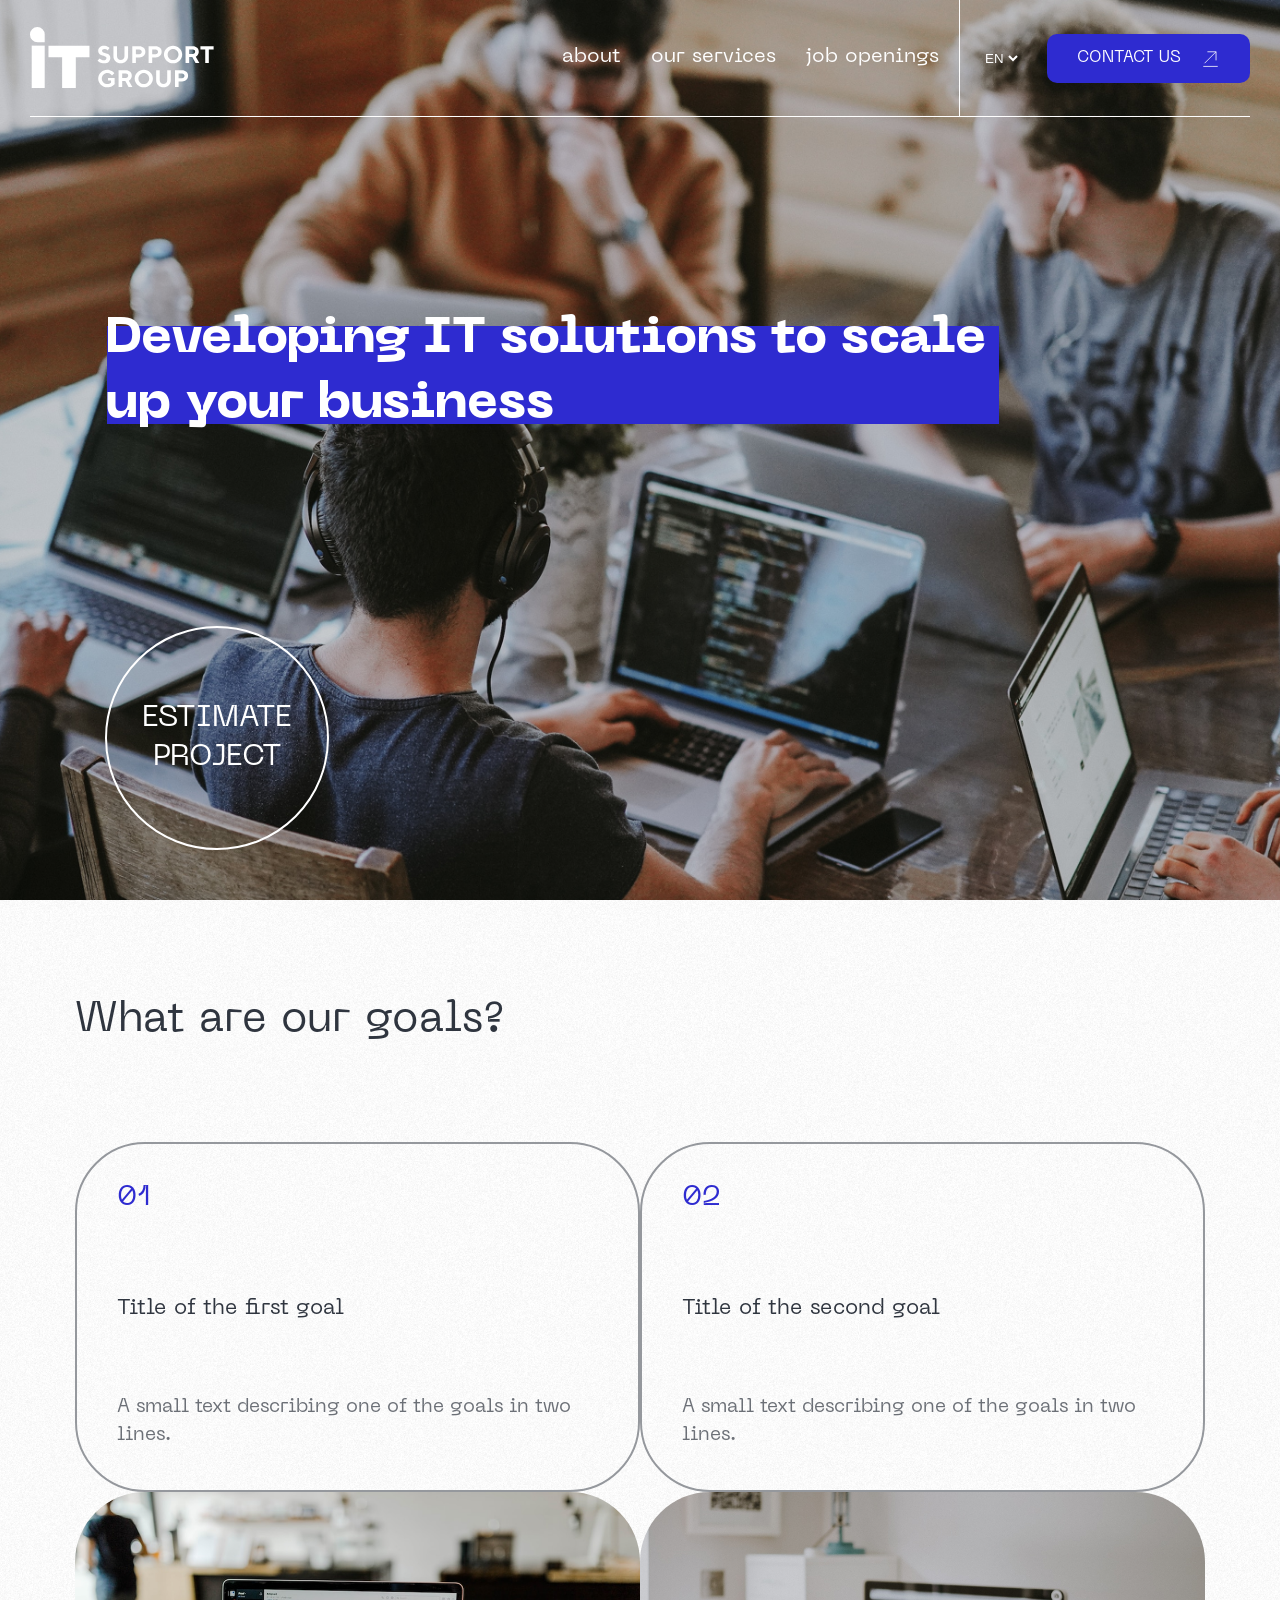
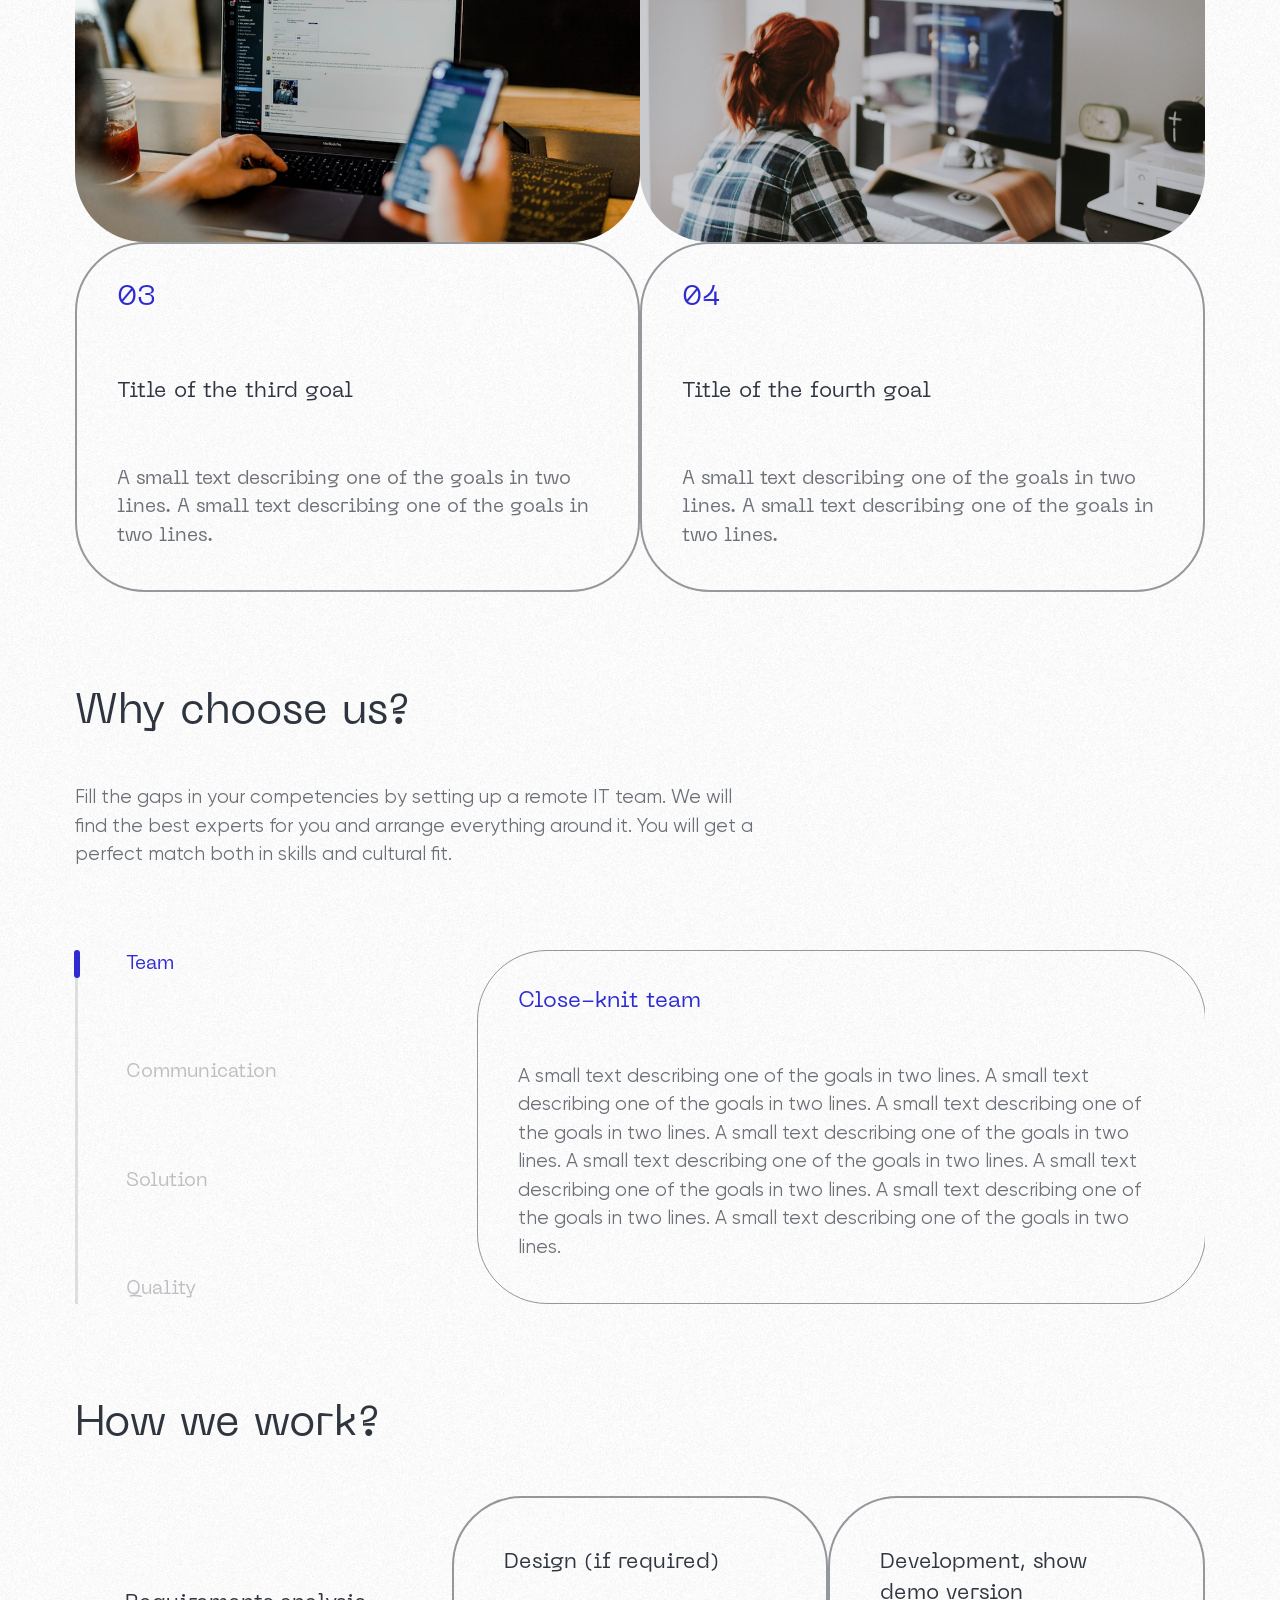
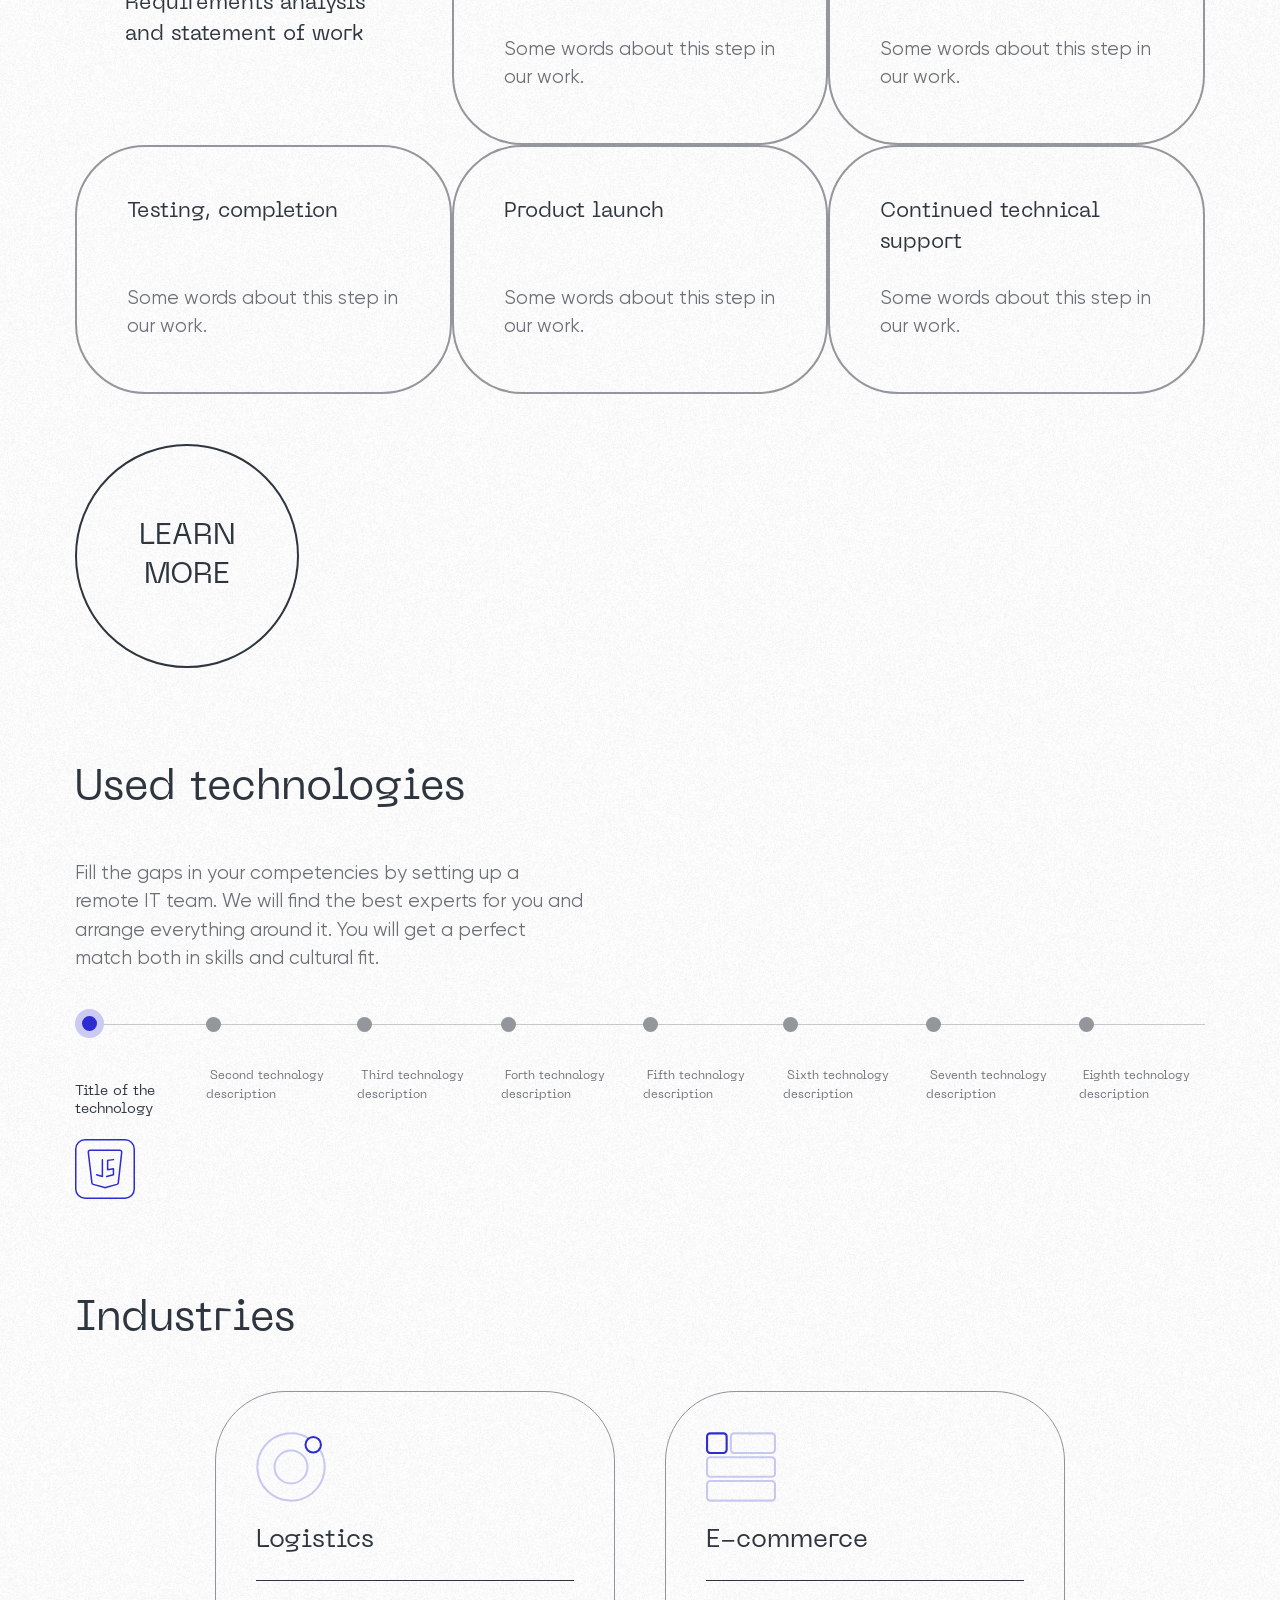
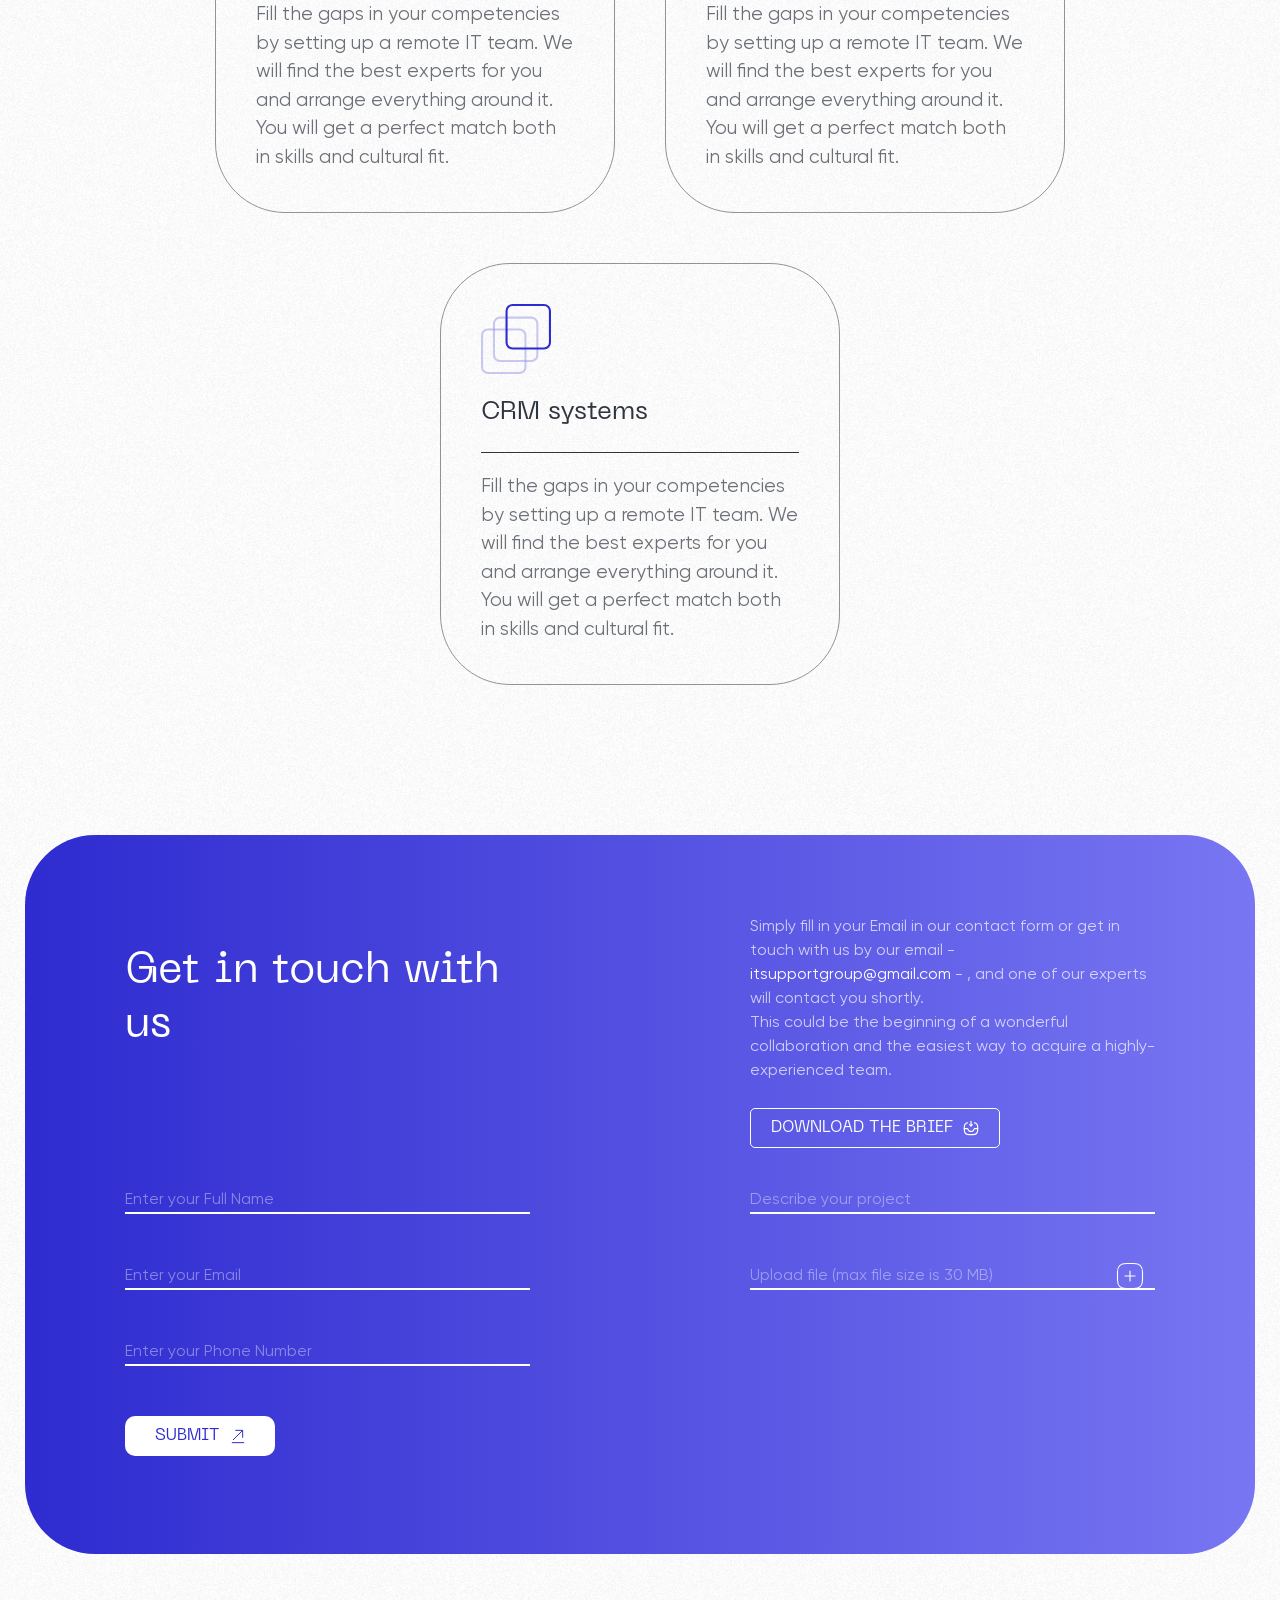
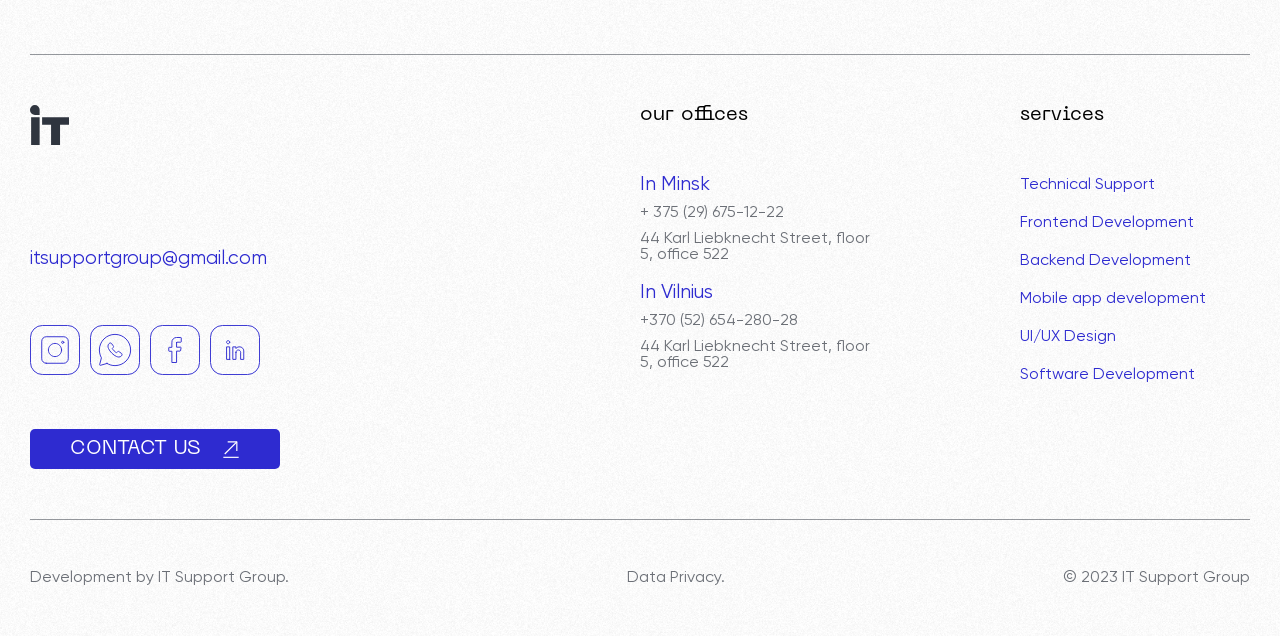
==== commit 0cf27a7c: "complete desc vesr, need < 1024px" ====
--- a/index.html
+++ b/index.html
@@ -5,6 +5,7 @@
   <meta charset="UTF-8">
   <meta name="viewport" content="width=device-width, initial-scale=1.0">
   <title>IT Support Group</title>
+  <link rel="stylesheet" href="https://cdn.jsdelivr.net/npm/swiper@11/swiper-bundle.min.css">
   <link rel="stylesheet" href="css/style.css">
 </head>
 
@@ -37,20 +38,7 @@
 
       </div>
 
-      <a href="#" class="header__logo-link">
-
-        <svg class="header__logo" width="350" height="117" viewBox="0 0 350 117" fill="none"
-          xmlns="http://www.w3.org/2000/svg">
-          <path
-            d="M144.171 56.5664C144.171 55.4883 143.624 54.6198 142.531 53.9609C141.453 53.3021 140.128 52.7555 138.556 52.3213C136.998 51.8721 135.441 51.348 133.884 50.749C132.341 50.1501 131.024 49.1618 129.931 47.7842C128.838 46.4066 128.291 44.6621 128.291 42.5508C128.291 39.9453 129.332 37.7217 131.413 35.8799C133.509 34.0381 136.227 33.1172 139.566 33.1172C140.884 33.1172 142.157 33.2744 143.385 33.5889C144.613 33.8883 145.616 34.2477 146.395 34.667C147.188 35.0713 147.877 35.4906 148.461 35.9248C149.06 36.3441 149.487 36.7109 149.741 37.0254L150.146 37.4746L146.013 41.8545C145.833 41.6449 145.578 41.3903 145.249 41.0908C144.935 40.7764 144.261 40.3646 143.228 39.8555C142.194 39.3464 141.131 39.0918 140.038 39.0918C138.72 39.0918 137.657 39.4287 136.849 40.1025C136.055 40.7764 135.658 41.5924 135.658 42.5508C135.658 43.6289 136.197 44.4974 137.275 45.1562C138.368 45.8001 139.686 46.3467 141.229 46.7959C142.786 47.2451 144.343 47.7692 145.9 48.3682C147.473 48.9671 148.805 49.9554 149.898 51.333C150.992 52.7106 151.538 54.4551 151.538 56.5664C151.538 59.5462 150.452 61.9795 148.281 63.8662C146.125 65.7529 143.145 66.6963 139.342 66.6963C137.844 66.6963 136.392 66.5091 134.984 66.1348C133.592 65.7754 132.439 65.3411 131.525 64.832C130.627 64.3229 129.833 63.8063 129.145 63.2822C128.456 62.7581 127.962 62.3164 127.662 61.957L127.146 61.3955L131.301 57.2627C131.51 57.5023 131.802 57.8167 132.177 58.2061C132.566 58.5804 133.42 59.0895 134.737 59.7334C136.055 60.3773 137.433 60.6992 138.87 60.6992C140.532 60.6992 141.827 60.3099 142.756 59.5312C143.699 58.7526 144.171 57.7643 144.171 56.5664ZM166.475 58.2959C167.882 59.7484 169.567 60.4746 171.528 60.4746C173.49 60.4746 175.167 59.7484 176.56 58.2959C177.952 56.8434 178.648 55.0391 178.648 52.8828V33.791H185.544V52.8828C185.544 56.806 184.211 60.0928 181.546 62.7432C178.881 65.3786 175.534 66.6963 171.506 66.6963C167.493 66.6963 164.154 65.3786 161.488 62.7432C158.823 60.0928 157.49 56.806 157.49 52.8828V33.791H164.386V52.8828C164.386 55.0241 165.082 56.8285 166.475 58.2959ZM193.607 33.791H207.174C210.483 33.791 213.223 34.8317 215.395 36.9131C217.581 38.9795 218.674 41.5475 218.674 44.6172C218.674 47.6719 217.588 50.2399 215.417 52.3213C213.246 54.3877 210.498 55.4209 207.174 55.4209H200.525V66H193.607V33.791ZM206.949 40.0127H200.525V49.1992H206.949C208.327 49.1992 209.472 48.7575 210.386 47.874C211.314 46.9906 211.778 45.9049 211.778 44.6172C211.778 43.3294 211.314 42.2438 210.386 41.3604C209.472 40.4619 208.327 40.0127 206.949 40.0127ZM224.873 33.791H238.439C241.749 33.791 244.489 34.8317 246.66 36.9131C248.846 38.9795 249.939 41.5475 249.939 44.6172C249.939 47.6719 248.854 50.2399 246.683 52.3213C244.511 54.3877 241.764 55.4209 238.439 55.4209H231.791V66H224.873V33.791ZM238.215 40.0127H231.791V49.1992H238.215C239.592 49.1992 240.738 48.7575 241.651 47.874C242.58 46.9906 243.044 45.9049 243.044 44.6172C243.044 43.3294 242.58 42.2438 241.651 41.3604C240.738 40.4619 239.592 40.0127 238.215 40.0127ZM264.449 42.3936C262.443 44.43 261.439 46.9382 261.439 49.918C261.439 52.8828 262.443 55.3835 264.449 57.4199C266.456 59.4564 268.896 60.4746 271.771 60.4746C274.661 60.4746 277.11 59.4564 279.116 57.4199C281.123 55.3835 282.126 52.8828 282.126 49.918C282.126 46.9382 281.123 44.43 279.116 42.3936C277.11 40.3421 274.661 39.3164 271.771 39.3164C268.896 39.3164 266.456 40.3421 264.449 42.3936ZM259.351 61.7773C255.981 58.4831 254.297 54.5225 254.297 49.8955C254.297 45.2686 255.981 41.3154 259.351 38.0361C262.735 34.7568 266.875 33.1172 271.771 33.1172C276.683 33.1172 280.823 34.7568 284.192 38.0361C287.576 41.3154 289.269 45.2686 289.269 49.8955C289.269 54.5225 287.576 58.4831 284.192 61.7773C280.823 65.0566 276.683 66.6963 271.771 66.6963C266.875 66.6963 262.735 65.0566 259.351 61.7773ZM295.715 66V33.791H309.978C313.167 33.791 315.802 34.8167 317.884 36.8682C319.98 38.9046 321.028 41.4053 321.028 44.3701C321.028 45.6579 320.826 46.8633 320.422 47.9863C320.018 49.1094 319.538 50.0153 318.984 50.7041C318.445 51.3929 317.891 51.9844 317.322 52.4785C316.753 52.9727 316.267 53.3096 315.862 53.4893L315.278 53.8037L322.174 66H314.807L308.607 54.7246H302.633V66H295.715ZM314.133 44.3701C314.133 43.1123 313.714 42.0716 312.875 41.248C312.051 40.4245 311.011 40.0127 309.753 40.0127H302.633V48.5254H309.753C311.011 48.5254 312.051 48.1286 312.875 47.335C313.714 46.5264 314.133 45.5381 314.133 44.3701ZM324.218 33.791H349.509V40.0127H340.322V66H333.427V40.0127H324.218V33.791ZM147.158 98.5254H159.804V110.475C159.684 110.624 159.489 110.849 159.22 111.148C158.965 111.433 158.389 111.935 157.49 112.653C156.607 113.357 155.663 113.986 154.66 114.54C153.672 115.079 152.369 115.573 150.752 116.022C149.15 116.472 147.495 116.696 145.788 116.696C140.877 116.696 136.729 115.057 133.345 111.777C129.976 108.483 128.291 104.522 128.291 99.8955C128.291 95.2686 129.976 91.3154 133.345 88.0361C136.729 84.7568 140.877 83.1172 145.788 83.1172C147.48 83.1172 149.09 83.3418 150.617 83.791C152.145 84.2253 153.395 84.7568 154.368 85.3857C155.356 86.0146 156.225 86.6436 156.974 87.2725C157.737 87.9014 158.284 88.4329 158.613 88.8672L159.13 89.541L154.75 93.9209C154.66 93.8011 154.533 93.6364 154.368 93.4268C154.218 93.2021 153.867 92.8278 153.312 92.3037C152.773 91.7796 152.182 91.3229 151.538 90.9336C150.894 90.5293 150.048 90.1624 149 89.833C147.952 89.4886 146.881 89.3164 145.788 89.3164C142.778 89.3164 140.263 90.3271 138.241 92.3486C136.22 94.3701 135.209 96.8857 135.209 99.8955C135.209 102.905 136.22 105.421 138.241 107.442C140.263 109.464 142.778 110.475 145.788 110.475C147.226 110.475 148.536 110.265 149.719 109.846C150.902 109.411 151.733 108.977 152.212 108.543L152.908 107.959V103.579H147.158V98.5254ZM167.373 116V83.791H181.636C184.825 83.791 187.461 84.8167 189.542 86.8682C191.638 88.9046 192.687 91.4053 192.687 94.3701C192.687 95.6579 192.484 96.8633 192.08 97.9863C191.676 99.1094 191.197 100.015 190.643 100.704C190.104 101.393 189.549 101.984 188.98 102.479C188.411 102.973 187.925 103.31 187.521 103.489L186.937 103.804L193.832 116H186.465L180.266 104.725H174.291V116H167.373ZM185.791 94.3701C185.791 93.1123 185.372 92.0716 184.533 91.248C183.71 90.4245 182.669 90.0127 181.411 90.0127H174.291V98.5254H181.411C182.669 98.5254 183.71 98.1286 184.533 97.335C185.372 96.5264 185.791 95.5381 185.791 94.3701ZM208.342 92.3936C206.335 94.43 205.332 96.9382 205.332 99.918C205.332 102.883 206.335 105.383 208.342 107.42C210.348 109.456 212.789 110.475 215.664 110.475C218.554 110.475 221.002 109.456 223.009 107.42C225.015 105.383 226.019 102.883 226.019 99.918C226.019 96.9382 225.015 94.43 223.009 92.3936C221.002 90.3421 218.554 89.3164 215.664 89.3164C212.789 89.3164 210.348 90.3421 208.342 92.3936ZM203.243 111.777C199.874 108.483 198.189 104.522 198.189 99.8955C198.189 95.2686 199.874 91.3154 203.243 88.0361C206.627 84.7568 210.768 83.1172 215.664 83.1172C220.576 83.1172 224.716 84.7568 228.085 88.0361C231.469 91.3154 233.161 95.2686 233.161 99.8955C233.161 104.522 231.469 108.483 228.085 111.777C224.716 115.057 220.576 116.696 215.664 116.696C210.768 116.696 206.627 115.057 203.243 111.777ZM248.367 108.296C249.775 109.748 251.459 110.475 253.421 110.475C255.382 110.475 257.06 109.748 258.452 108.296C259.845 106.843 260.541 105.039 260.541 102.883V83.791H267.437V102.883C267.437 106.806 266.104 110.093 263.438 112.743C260.773 115.379 257.426 116.696 253.398 116.696C249.385 116.696 246.046 115.379 243.381 112.743C240.715 110.093 239.383 106.806 239.383 102.883V83.791H246.278V102.883C246.278 105.024 246.975 106.828 248.367 108.296ZM275.5 83.791H289.066C292.376 83.791 295.116 84.8317 297.287 86.9131C299.473 88.9795 300.566 91.5475 300.566 94.6172C300.566 97.6719 299.481 100.24 297.31 102.321C295.138 104.388 292.391 105.421 289.066 105.421H282.418V116H275.5V83.791ZM288.842 90.0127H282.418V99.1992H288.842C290.219 99.1992 291.365 98.7575 292.278 97.874C293.207 96.9906 293.671 95.9049 293.671 94.6172C293.671 93.3294 293.207 92.2438 292.278 91.3604C291.365 90.4619 290.219 90.0127 288.842 90.0127Z"
-            fill="white" />
-          <path d="M3 115V35H27.5089V115H3Z" fill="white" />
-          <path d="M34.6035 56.76V35H112V56.76H86.2012V115H60.4024V56.76H34.6035Z" fill="white" />
-          <path d="M22 14V22H15.5C11.3579 22 8 18.6421 8 14.5V14C8 10.134 11.134 7 15 7C18.866 7 22 10.134 22 14Z"
-            stroke="white" stroke-width="14" />
-        </svg>
-
-      </a>
+      <a href="#" class="header__logo-link"></a>
 
       <form class="header__lang">
 
@@ -123,13 +111,9 @@
           </p>
         </li>
 
-        <li class="goals__item">
-          <img src="img/goals-img-note.png" alt="work process with notebook and phone" class="goals__item-img">
-        </li>
-
-        <li class="goals__item">
-          <img src="img/goals-img-women.png" alt="woman working on computer" class="goals__item-img">
-        </li>
+        <li class="goals__item"></li>
+
+        <li class="goals__item"></li>
 
         <li class="goals__item">
           <span class="goals__item-number">03</span>
@@ -153,9 +137,7 @@
           </p>
         </li>
 
-        <li class="goals__item">
-          <img src="img/goals-img-write.png" alt="photo of page layout on paper" class="goals__item-img">
-        </li>
+        <li class="goals__item"></li>
 
       </ul>
     </section>
@@ -174,82 +156,85 @@
       <div class="features__slider">
 
         <ul class="features__slider-list">
-          <li class="features__slider-item features__active">
-            Team
-          </li>
-
-          <li class="features__slider-item">
-            Communication
-          </li>
-
-          <li class="features__slider-item">
-            Solution
-          </li>
-
-          <li class="features__slider-item">
-            Quality
-          </li>
+          <li class="features__slider-item features__active">Team</li>
+
+          <li class="features__slider-item">Communication</li>
+
+          <li class="features__slider-item">Solution</li>
+
+          <li class="features__slider-item">Quality</li>
 
         </ul>
-        <div class="features__slider-wrapper">
-          <div class="features__slider-descr">
-            <h3 class="features__slider-subtitle">
-              Close-knit team
-            </h3>
-
-            <p class="features__slider-text">
-              A small text describing one of the goals in two lines. A small text describing one of the goals in two
-              lines. A small text describing one of the goals in two lines. A small text describing one of the goals in
-              two lines. A small text describing one of the goals in two lines. A small text describing one of the goals
-              in two lines. A small text describing one of the goals in two lines. A small text describing one of the
-              goals in two lines.
-            </p>
+        <div class="swiper">
+          <div class="features__slider-wrapper swiper-wrapper">
+
+            <div class="features__slider-descr swiper-slide">
+              <h3 class="features__slider-subtitle">
+                Close-knit team
+              </h3>
+
+              <p class="features__slider-text">
+                A small text describing one of the goals in two lines. A small text describing one of the goals in two
+                lines. A small text describing one of the goals in two lines. A small text describing one of the goals
+                in
+                two lines. A small text describing one of the goals in two lines. A small text describing one of the
+                goals
+                in two lines. A small text describing one of the goals in two lines. A small text describing one of the
+                goals in two lines.
+              </p>
+            </div>
+
+            <div class="features__slider-descr swiper-slide">
+              <h3 class="features__slider-subtitle">
+                Communication skills
+              </h3>
+
+              <p class="features__slider-text">
+                A small text describing one of the goals in two lines. A small text describing one of the goals in two
+                lines. A small text describing one of the goals in two lines. A small text describing one of the goals
+                in
+                two lines. A small text describing one of the goals in two lines. A small text describing one of the
+                goals
+                in two lines. A small text describing one of the goals in two lines. A small text describing one of the
+                goals in two lines.
+              </p>
+            </div>
+
+            <div class="features__slider-descr swiper-slide">
+              <h3 class="features__slider-subtitle">
+                Modern solutions
+              </h3>
+
+              <p class="features__slider-text">
+                A small text describing one of the goals in two lines. A small text describing one of the goals in two
+                lines. A small text describing one of the goals in two lines. A small text describing one of the goals
+                in
+                two lines. A small text describing one of the goals in two lines. A small text describing one of the
+                goals
+                in two lines. A small text describing one of the goals in two lines. A small text describing one of the
+                goals in two lines.
+              </p>
+            </div>
+
+            <div class="features__slider-descr swiper-slide">
+              <h3 class="features__slider-subtitle">
+                Quality of work
+              </h3>
+
+              <p class="features__slider-text">
+                A small text describing one of the goals in two lines. A small text describing one of the goals in two
+                lines. A small text describing one of the goals in two lines. A small text describing one of the goals
+                in
+                two lines. A small text describing one of the goals in two lines. A small text describing one of the
+                goals
+                in two lines. A small text describing one of the goals in two lines. A small text describing one of the
+                goals in two lines.
+              </p>
+            </div>
+
           </div>
 
-          <div class="features__slider-descr">
-            <h3 class="features__slider-subtitle">
-              Communication skills
-            </h3>
-
-            <p class="features__slider-text">
-              A small text describing one of the goals in two lines. A small text describing one of the goals in two
-              lines. A small text describing one of the goals in two lines. A small text describing one of the goals in
-              two lines. A small text describing one of the goals in two lines. A small text describing one of the goals
-              in two lines. A small text describing one of the goals in two lines. A small text describing one of the
-              goals in two lines.
-            </p>
-          </div>
-
-          <div class="features__slider-descr">
-            <h3 class="features__slider-subtitle">
-              Modern solutions
-            </h3>
-
-            <p class="features__slider-text">
-              A small text describing one of the goals in two lines. A small text describing one of the goals in two
-              lines. A small text describing one of the goals in two lines. A small text describing one of the goals in
-              two lines. A small text describing one of the goals in two lines. A small text describing one of the goals
-              in two lines. A small text describing one of the goals in two lines. A small text describing one of the
-              goals in two lines.
-            </p>
-          </div>
-
-          <div class="features__slider-descr">
-            <h3 class="features__slider-subtitle">
-              Quality of work
-            </h3>
-
-            <p class="features__slider-text">
-              A small text describing one of the goals in two lines. A small text describing one of the goals in two
-              lines. A small text describing one of the goals in two lines. A small text describing one of the goals in
-              two lines. A small text describing one of the goals in two lines. A small text describing one of the goals
-              in two lines. A small text describing one of the goals in two lines. A small text describing one of the
-              goals in two lines.
-            </p>
-          </div>
-
         </div>
-
       </div>
 
     </section>
@@ -427,17 +412,479 @@
 
     </section>
 
+    <section class="reviews">
+
+      <h2 class="reviews__title">
+        What our clients say about us
+      </h2>
+
+      <div class="reviews__slider">
+
+        <div class="reviews__slider-item">
+
+          <img src="img/tom-peters.png" alt="Tom Peters photo" class="reviews__slider-photo">
+          <div class="reviews__slider-author">
+            <span class="reviews__slider-name">Tom Peters</span>
+            <span class="reviews__slider-company">Position & Company Title</span>
+          </div>
+
+          <q class="reviews__slider-comment">Through our case engagement, IT SG team has demonstrated professionalism
+            and initiative in interactions. I ...</q>
+
+          <a href="#" class="reviews__slider-link">
+            View the project
+
+            <svg width="34" height="34" viewBox="0 0 34 34" fill="none" xmlns="http://www.w3.org/2000/svg"
+              class="reviews__slider-icon">
+              <path d="M29.042 31.167H4.95866" stroke="#2E2BD0" stroke-width="2" stroke-miterlimit="10"
+                stroke-linecap="square" stroke-linejoin="round" />
+              <path d="M26.209 5.66602L7.08398 24.791" stroke="#2E2BD0" stroke-width="2" stroke-miterlimit="10"
+                stroke-linecap="square" stroke-linejoin="round" />
+              <path d="M26.917 19.5072V4.95801H12.3678" stroke="#2E2BD0" stroke-width="2" stroke-miterlimit="10"
+                stroke-linecap="square" stroke-linejoin="round" />
+            </svg>
+
+          </a>
+
+        </div>
+
+        <div class="reviews__slider-item">
+
+          <img src="img/tom-peters.png" alt="Tom Peters photo" class="reviews__slider-photo">
+          <div class="reviews__slider-author">
+            <span class="reviews__slider-name">Tom Peters</span>
+            <span class="reviews__slider-company">Position & Company Title</span>
+          </div>
+
+          <q class="reviews__slider-comment">Through our case engagement, IT SG team has demonstrated professionalism
+            and initiative in interactions. I ...</q>
+
+          <a href="#" class="reviews__slider-link">
+            View the project
+
+            <svg width="34" height="34" viewBox="0 0 34 34" fill="none" xmlns="http://www.w3.org/2000/svg"
+              class="reviews__slider-icon">
+              <path d="M29.042 31.167H4.95866" stroke="#2E2BD0" stroke-width="2" stroke-miterlimit="10"
+                stroke-linecap="square" stroke-linejoin="round" />
+              <path d="M26.209 5.66602L7.08398 24.791" stroke="#2E2BD0" stroke-width="2" stroke-miterlimit="10"
+                stroke-linecap="square" stroke-linejoin="round" />
+              <path d="M26.917 19.5072V4.95801H12.3678" stroke="#2E2BD0" stroke-width="2" stroke-miterlimit="10"
+                stroke-linecap="square" stroke-linejoin="round" />
+            </svg>
+
+          </a>
+
+        </div>
+
+        <div class="reviews__slider-item">
+
+          <img src="img/tom-peters.png" alt="Tom Peters photo" class="reviews__slider-photo">
+          <div class="reviews__slider-author">
+            <span class="reviews__slider-name">Tom Peters</span>
+            <span class="reviews__slider-company">Position & Company Title</span>
+          </div>
+
+          <q class="reviews__slider-comment">Through our case engagement, IT SG team has demonstrated professionalism
+            and initiative in interactions. I ...</q>
+
+          <a href="#" class="reviews__slider-link">
+            View the project
+
+            <svg width="34" height="34" viewBox="0 0 34 34" fill="none" xmlns="http://www.w3.org/2000/svg"
+              class="reviews__slider-icon">
+              <path d="M29.042 31.167H4.95866" stroke="#2E2BD0" stroke-width="2" stroke-miterlimit="10"
+                stroke-linecap="square" stroke-linejoin="round" />
+              <path d="M26.209 5.66602L7.08398 24.791" stroke="#2E2BD0" stroke-width="2" stroke-miterlimit="10"
+                stroke-linecap="square" stroke-linejoin="round" />
+              <path d="M26.917 19.5072V4.95801H12.3678" stroke="#2E2BD0" stroke-width="2" stroke-miterlimit="10"
+                stroke-linecap="square" stroke-linejoin="round" />
+            </svg>
+
+          </a>
+
+        </div>
+
+      </div>
+
+    </section>
+
+    <section class="industries">
+
+      <h2 class="industries__title">
+        Industries
+      </h2>
+
+      <ul class="industries__list">
+
+        <li class="industries__item">
+
+          <svg width="104" height="104" viewBox="0 0 104 104" fill="none" xmlns="http://www.w3.org/2000/svg"
+            class="industries__item-icon">
+            <path
+              d="M94.0826 24.999C100.741 35.3758 103.33 47.8467 101.353 60.0164C99.3765 72.186 92.9732 83.1963 83.3731 90.9323C73.7731 98.6684 61.6533 102.585 49.3416 101.929C37.0299 101.274 25.3945 96.0926 16.6702 87.3808C7.94588 78.6691 2.74789 67.0412 2.07461 54.7304C1.40133 42.4197 5.30023 30.2943 13.0224 20.6831C20.7447 11.0719 31.7456 4.65268 43.9124 2.65843C56.0792 0.664167 68.5538 3.23548 78.9403 9.87848"
+              stroke="#9695E7" stroke-opacity="0.5" stroke-width="3" />
+            <circle cx="52" cy="52" r="24.5" stroke="#9695E7" stroke-opacity="0.5" stroke-width="3" />
+            <circle cx="85" cy="19" r="11.5" stroke="#2E2BD0" stroke-width="3" />
+          </svg>
+
+          <h3 class="industries__item-subtitle">
+            Logistics
+          </h3>
+
+          <hr class="industries__item-line">
+
+          <p class="industries__item-text">
+            Fill the gaps in your competencies by setting up a remote IT team. We will find the best experts for you and
+            arrange everything around it. You will get a perfect match both in skills and cultural fit.
+          </p>
+
+        </li>
+
+        <li class="industries__item">
+
+          <svg width="100" height="99" viewBox="0 0 100 99" fill="none" xmlns="http://www.w3.org/2000/svg"
+            class="industries__item-icon">
+            <rect x="1.5" y="1.5" width="28" height="28" rx="4.5" stroke="#2E2BD0" stroke-width="3"
+              stroke-linejoin="round" />
+            <rect x="35.5" y="1.5" width="63" height="28" rx="4.5" stroke="#9695E7" stroke-opacity="0.5"
+              stroke-width="3" stroke-linejoin="round" />
+            <rect x="1.5" y="35.5" width="97" height="28" rx="4.5" stroke="#9695E7" stroke-opacity="0.5"
+              stroke-width="3" stroke-linejoin="round" />
+            <rect x="1.5" y="69.5" width="97" height="28" rx="4.5" stroke="#9695E7" stroke-opacity="0.5"
+              stroke-width="3" stroke-linejoin="round" />
+          </svg>
+
+
+          <h3 class="industries__item-subtitle">
+            E-commerce
+          </h3>
+
+          <hr class="industries__item-line">
+
+          <p class="industries__item-text">
+            Fill the gaps in your competencies by setting up a remote IT team. We will find the best experts for you and
+            arrange everything around it. You will get a perfect match both in skills and cultural fit.
+          </p>
+
+        </li>
+
+        <li class="industries__item">
+
+          <svg width="100" height="100" viewBox="0 0 100 100" fill="none" xmlns="http://www.w3.org/2000/svg"
+            class="industries__item-icon">
+            <rect x="1.5" y="36.5" width="62" height="62" rx="8.5" stroke="#9695E7" stroke-opacity="0.5"
+              stroke-width="3" />
+            <rect x="18.5" y="19.5" width="62" height="62" rx="8.5" stroke="#9695E7" stroke-opacity="0.5"
+              stroke-width="3" />
+            <rect x="36.5" y="1.5" width="62" height="62" rx="8.5" stroke="#2E2BD0" stroke-width="3" />
+          </svg>
+
+          <h3 class="industries__item-subtitle">
+            CRM systems
+          </h3>
+
+          <hr class="industries__item-line">
+
+          <p class="industries__item-text">
+            Fill the gaps in your competencies by setting up a remote IT team. We will find the best experts for you and
+            arrange everything around it. You will get a perfect match both in skills and cultural fit.
+          </p>
+
+        </li>
+
+      </ul>
+
+    </section>
+
+    <section class="contact-us">
+
+      <h2 class="contact-us__title">
+        Get in touch with us
+      </h2>
+
+      <p class="contact-us__text">
+        Simply fill in your Email in our contact form or get in touch with us by our email - <a
+          href="mailto:itsupportgroup@gmail.com" class="contact-us__text-email">itsupportgroup@gmail.com</a> - , and one
+        of our experts will contact you shortly. <br>This could be the beginning of a wonderful collaboration and the
+        easiest way to acquire a highly-experienced team.
+      </p>
+
+      <button type="button" class="contact-us__btn">
+        Download the brief
+        <svg width="34" height="34" viewBox="0 0 34 34" fill="none" xmlns="http://www.w3.org/2000/svg"
+          class="contact-us__btn-icon">
+          <path d="M17 2.83301V12.7497L19.8333 9.91634" stroke="white" stroke-width="2.5" stroke-linecap="round"
+            stroke-linejoin="round" />
+          <path d="M17.0003 12.7503L14.167 9.91699" stroke="white" stroke-width="2.5" stroke-linecap="round"
+            stroke-linejoin="round" />
+          <path
+            d="M2.80469 18.417H9.05219C9.59052 18.417 10.0722 18.7145 10.313 19.1962L11.9705 22.5112C12.4522 23.4745 13.4297 24.0837 14.5064 24.0837H19.5072C20.5839 24.0837 21.5614 23.4745 22.043 22.5112L23.7005 19.1962C23.9414 18.7145 24.4372 18.417 24.9614 18.417H31.138"
+            stroke="white" stroke-width="2.5" stroke-linecap="round" stroke-linejoin="round" />
+          <path
+            d="M9.91634 5.85059C4.90134 6.58725 2.83301 9.53392 2.83301 15.5831V21.2498C2.83301 28.3331 5.66634 31.1664 12.7497 31.1664H21.2497C28.333 31.1664 31.1663 28.3331 31.1663 21.2498V15.5831C31.1663 9.53392 29.098 6.58725 24.083 5.85059"
+            stroke="white" stroke-width="2.5" stroke-linecap="round" stroke-linejoin="round" />
+        </svg>
+
+      </button>
+
+      <form class="contact-us__form">
+
+        <input type="text" placeholder="Enter your Full Name" class="contact-us__form-item">
+
+        <input type="email" placeholder="Enter your Email" class="contact-us__form-item">
+
+        <input type="tel" placeholder="Enter your Phone Number" class="contact-us__form-item">
+
+        <input type="text" placeholder="Describe your project" class="contact-us__form-item">
+
+        <label for="file" class="contact-us__form-file">
+          <span class="contact-us__form-upload">Upload file (max file size is 30 MB)</span>
+          <input id="file" type="file" placeholder="Upload file (max file size is 30 MB)" hidden
+            class="contact-us__form-item">
+
+        </label>
+
+        <button type="button" class="contact-us__form-btn">
+          Submit
+          <svg width="24" height="24" viewBox="0 0 24 24" fill="none" xmlns="http://www.w3.org/2000/svg"
+            class="contact-us__form-svg">
+            <path d="M20.5 22H3.5" stroke="#2E2BD0" stroke-width="1.5" stroke-miterlimit="10" stroke-linecap="square"
+              stroke-linejoin="round" />
+            <path d="M18.5 4L5 17.5" stroke="#2E2BD0" stroke-width="1.5" stroke-miterlimit="10" stroke-linecap="square"
+              stroke-linejoin="round" />
+            <path d="M19 13.77V3.5H8.73" stroke="#2E2BD0" stroke-width="1.5" stroke-miterlimit="10"
+              stroke-linecap="square" stroke-linejoin="round" />
+          </svg>
+
+        </button>
+
+      </form>
+
+    </section>
 
   </main>
 
-
-
-  <script>
-    document.querySelector('.burger-menu').addEventListener('click', function () {
-      this.classList.toggle('active');
-      document.querySelector('.menu__list').classList.toggle('open');
-    });
-  </script>
+  <footer class="footer">
+    <div class="footer__contacts">
+
+      <a href="#" class="footer__logo-link"></a>
+
+      <a href="mailto:itsupportgroup@gmail.com" class="footer__contacts-email">itsupportgroup@gmail.com</a>
+
+      <ul class="footer__contacts-list">
+
+        <li class="footer__contacts-item">
+
+          <a href="#" class="footer__social-link">
+            <svg width="60" height="60" viewBox="0 0 60 60" fill="none" xmlns="http://www.w3.org/2000/svg"
+              class="footer__social-icon">
+              <rect x="0.5625" y="0.5625" width="58.875" height="58.875" rx="14.4375" stroke="#2E2BD0"
+                stroke-width="1.125" />
+              <g clip-path="url(#clip0_372_590)">
+                <mask id="mask0_372_590" style="mask-type:luminance" maskUnits="userSpaceOnUse" x="7" y="7" width="46"
+                  height="46">
+                  <path d="M7.5 7.5H52.5V52.5H7.5V7.5Z" fill="white" />
+                </mask>
+                <g mask="url(#mask0_372_590)">
+                  <path
+                    d="M37.9102 30C37.9102 34.3687 34.3687 37.9102 30 37.9102C25.6313 37.9102 22.0898 34.3687 22.0898 30C22.0898 25.6313 25.6313 22.0898 30 22.0898C34.3687 22.0898 37.9102 25.6313 37.9102 30Z"
+                    stroke="#2E2BD0" stroke-width="1.125" stroke-miterlimit="10" stroke-linecap="round"
+                    stroke-linejoin="round" />
+                  <path
+                    d="M19.4531 45.9082C16.5407 45.9082 14.0918 43.4593 14.0918 40.5469V19.4531C14.0918 16.5407 16.5407 14.0918 19.4531 14.0918H40.5469C43.4593 14.0918 45.9082 16.5407 45.9082 19.4531V40.5469C45.9082 43.4593 43.4593 45.9082 40.5469 45.9082H19.4531Z"
+                    stroke="#2E2BD0" stroke-width="1.125" stroke-miterlimit="10" stroke-linecap="round"
+                    stroke-linejoin="round" />
+                  <path
+                    d="M40.5469 20.7715C40.5469 21.4996 39.9566 22.0898 39.2285 22.0898C38.5004 22.0898 37.9102 21.4996 37.9102 20.7715C37.9102 20.0434 38.5004 19.4531 39.2285 19.4531C39.9566 19.4531 40.5469 20.0434 40.5469 20.7715Z"
+                    stroke="#2E2BD0" stroke-width="1.125" stroke-miterlimit="10" stroke-linecap="round"
+                    stroke-linejoin="round" />
+                </g>
+              </g>
+              <defs>
+                <clipPath id="clip0_372_590">
+                  <rect width="45" height="45" fill="white" transform="translate(7.5 7.5)" />
+                </clipPath>
+              </defs>
+            </svg>
+          </a>
+
+        </li>
+
+        <li class="footer__contacts-item">
+
+          <a href="#" class="footer__social-link">
+            <svg width="60" height="60" viewBox="0 0 60 60" fill="none" xmlns="http://www.w3.org/2000/svg"
+              class="footer__social-icon">
+              <rect x="0.5625" y="0.5625" width="58.875" height="58.875" rx="14.4375" stroke="#2E2BD0"
+                stroke-width="1.125" />
+              <path
+                d="M20.4375 46.125C23.25 47.8125 26.625 48.75 30 48.75C40.3125 48.75 48.75 40.3125 48.75 30C48.75 19.6875 40.3125 11.25 30 11.25C19.6875 11.25 11.25 19.6875 11.25 30C11.25 33.375 12.1875 36.5625 13.6875 39.375L11.5803 47.4795C11.4343 48.0412 11.9542 48.5488 12.5122 48.3894L20.4375 46.125Z"
+                stroke="#2E2BD0" stroke-width="1.125" stroke-miterlimit="10" stroke-linecap="round"
+                stroke-linejoin="round" />
+              <path
+                d="M38.4375 35.3409C38.4375 35.6447 38.3699 35.9569 38.2262 36.2606C38.0826 36.5644 37.8967 36.8513 37.6516 37.1213C37.2376 37.5769 36.7813 37.9059 36.2658 38.1169C35.7588 38.3278 35.2095 38.4375 34.618 38.4375C33.7561 38.4375 32.835 38.235 31.8633 37.8216C30.8915 37.4081 29.9197 36.8513 28.9564 36.1509C27.9846 35.4422 27.0636 34.6575 26.1847 33.7884C25.3144 32.9109 24.5285 31.9913 23.8271 31.0294C23.1342 30.0675 22.5765 29.1056 22.1709 28.1522C21.7653 27.1903 21.5625 26.2706 21.5625 25.3931C21.5625 24.8194 21.6639 24.2709 21.8667 23.7647C22.0695 23.25 22.3906 22.7775 22.8385 22.3556C23.3793 21.8241 23.9708 21.5625 24.5961 21.5625C24.8327 21.5625 25.0693 21.6131 25.2806 21.7144C25.5003 21.8156 25.6946 21.9675 25.8467 22.1869L27.8072 24.9459C27.9593 25.1569 28.0691 25.3509 28.1452 25.5366C28.2212 25.7138 28.2635 25.8909 28.2635 26.0513C28.2635 26.2538 28.2043 26.4562 28.086 26.6503C27.9762 26.8444 27.8156 27.0469 27.6128 27.2494L26.9706 27.9159C26.8777 28.0087 26.8354 28.1184 26.8354 28.2534C26.8354 28.3209 26.8439 28.38 26.8608 28.4475C26.8861 28.515 26.9115 28.5656 26.9284 28.6162C27.0805 28.8947 27.3424 29.2575 27.7142 29.6963C28.0945 30.135 28.5001 30.5822 28.9395 31.0294C29.3958 31.4766 29.8352 31.89 30.2831 32.2697C30.7225 32.6409 31.0858 32.8941 31.3732 33.0459C31.4154 33.0628 31.4661 33.0881 31.5253 33.1134C31.5929 33.1387 31.6605 33.1472 31.7365 33.1472C31.8802 33.1472 31.99 33.0966 32.083 33.0038L32.7252 32.3709C32.9364 32.16 33.1392 31.9997 33.3336 31.8984C33.5279 31.7803 33.7223 31.7212 33.9336 31.7212C34.0941 31.7212 34.2631 31.755 34.449 31.8309C34.6349 31.9069 34.8293 32.0166 35.0405 32.16L37.8375 34.1428C38.0572 34.2947 38.2093 34.4719 38.3023 34.6828C38.3868 34.8937 38.4375 35.1047 38.4375 35.3409Z"
+                stroke="#2E2BD0" stroke-width="1.125" stroke-miterlimit="10" />
+            </svg>
+          </a>
+
+        </li>
+
+        <li class="footer__contacts-item">
+
+          <a href="#" class="footer__social-link">
+            <svg width="60" height="60" viewBox="0 0 60 60" fill="none" xmlns="http://www.w3.org/2000/svg"
+              class="footer__social-icon">
+              <rect x="0.5625" y="0.5625" width="58.875" height="58.875" rx="14.4375" stroke="#2E2BD0"
+                stroke-width="1.125" />
+              <path
+                d="M31.875 21.1875V26.625H36.75C37.125 26.625 37.3125 27 37.3125 27.375L36.5625 30.9375C36.5625 31.125 36.1875 31.3125 36 31.3125H31.875V45H26.25V31.5H23.0625C22.6875 31.5 22.5 31.3125 22.5 30.9375V27.375C22.5 27 22.6875 26.8125 23.0625 26.8125H26.25V20.625C26.25 17.4375 28.6875 15 31.875 15H36.9375C37.3125 15 37.5 15.1875 37.5 15.5625V20.0625C37.5 20.4375 37.3125 20.625 36.9375 20.625H32.4375C32.0625 20.625 31.875 20.8125 31.875 21.1875Z"
+                stroke="#2E2BD0" stroke-width="1.125" stroke-miterlimit="10" stroke-linecap="round" />
+            </svg>
+          </a>
+          
+        </li>
+
+        <li class="footer__contacts-item">
+
+          <a href="#" class="footer__social-link">
+            <svg width="60" height="60" viewBox="0 0 60 60" fill="none" xmlns="http://www.w3.org/2000/svg"
+              class="footer__social-icon">
+              <rect x="0.5625" y="0.5625" width="58.875" height="58.875" rx="14.4375" stroke="#2E2BD0"
+                stroke-width="1.125" />
+              <path d="M23.625 41.25H19.875V26.25H23.625V41.25Z" stroke="#2E2BD0" stroke-width="1.125"
+                stroke-miterlimit="10" stroke-linecap="round" stroke-linejoin="round" />
+              <path
+                d="M23.625 20.625C23.625 21.6606 22.7855 22.5 21.75 22.5C20.7145 22.5 19.875 21.6606 19.875 20.625C19.875 19.5894 20.7145 18.75 21.75 18.75C22.7855 18.75 23.625 19.5894 23.625 20.625Z"
+                stroke="#2E2BD0" stroke-width="1.125" stroke-miterlimit="10" stroke-linecap="round"
+                stroke-linejoin="round" />
+              <path
+                d="M31.125 32.8125C31.125 31.2592 32.3842 30 33.9375 30C35.4908 30 36.75 31.2592 36.75 32.8125V41.25H40.5V31.1588C40.5 30.3968 40.3226 29.6451 39.9817 28.9635C38.3204 25.6409 33.7586 25.4914 31.5623 27.6878L31.125 28.125V26.25H27.375V41.25H31.125V32.8125Z"
+                stroke="#2E2BD0" stroke-width="1.125" stroke-miterlimit="10" stroke-linecap="round"
+                stroke-linejoin="round" />
+            </svg>
+          </a>
+
+        </li>
+
+      </ul>
+
+      <a href="#" class="footer__contacts-btn">
+
+        <span class="footer__contacts-text">Contact us</span>
+        <svg width="34" height="34" viewBox="0 0 34 34" fill="none" xmlns="http://www.w3.org/2000/svg"
+          class="footer__contact-icon">
+          <path d="M29.042 31.166H4.95866" stroke="white" stroke-width="2" stroke-miterlimit="10"
+            stroke-linecap="square" stroke-linejoin="round" />
+          <path d="M26.209 5.66797L7.08398 24.793" stroke="white" stroke-width="2" stroke-miterlimit="10"
+            stroke-linecap="square" stroke-linejoin="round" />
+          <path d="M26.917 19.5082V4.95898H12.3678" stroke="white" stroke-width="2" stroke-miterlimit="10"
+            stroke-linecap="square" stroke-linejoin="round" />
+        </svg>
+
+
+      </a>
+
+    </div>
+
+    <div class="footer__offices">
+      <span class="footer__offices-subtitle">Our offices</span>
+
+      <ul class="footer__offices-list">
+        <li class="footer__offices-city">
+
+          <span class="footer__offices-name">In Minsk</span>
+
+          <a href="tel:+375296751222" class="footer__offices-link">+ 375 (29) 675-12-22</a>
+
+          <a href="https://maps.google.com/?q=ул. Карла Либкнехта, 44, Минск" class="footer__offices-link"
+            target="_blank">44 Karl Liebknecht Street, floor 5, office 522</a>
+
+        </li>
+
+        <li class="footer__offices-city">
+
+          <span class="footer__offices-name">In Vilnius</span>
+
+          <a href="tel:+3705265428028" class="footer__offices-link">+370 (52) 654-280-28</a>
+
+          <a href="https://maps.google.com/?q=ул. Карла Либкнехта, 44, Минск" class="footer__offices-link"
+            target="_blank">44 Karl Liebknecht Street, floor 5, office 522</a>
+
+        </li>
+
+      </ul>
+
+    </div>
+
+    <div class="footer__services">
+
+      <span class="footer__services-subtitle">Services</span>
+
+      <ul class="footer__services-list">
+
+        <li class="footer__services-item">
+
+          <a href="#" class="footer__services-link">Technical Support</a>
+
+        </li>
+
+        <li class="footer__services-item">
+
+          <a href="#" class="footer__services-link">Frontend Development</a>
+
+        </li>
+
+        <li class="footer__services-item">
+
+          <a href="#" class="footer__services-link">Backend Development</a>
+
+        </li>
+
+        <li class="footer__services-item">
+
+          <a href="#" class="footer__services-link">Mobile app development</a>
+
+        </li>
+
+        <li class="footer__services-item">
+
+          <a href="#" class="footer__services-link">UI/UX Design</a>
+
+        </li>
+
+        <li class="footer__services-item">
+
+          <a href="#" class="footer__services-link">Software Development</a>
+
+        </li>
+      </ul>
+
+    </div>
+
+  </footer>
+
+  <ul class="privacy">
+
+    <li class="privacy__item">
+      Development by IT Support Group.
+    </li>
+
+    <li class="privacy__item">
+      Data Privacy.
+    </li>
+
+    <li class="privacy__item">
+      © 2023 IT Support Group
+    </li>
+
+  </ul>
+
+
+
+
+
+  <script src="js/swiper.min.js"></script>
+  <script src="js/script.js"></script>
 </body>
 
 </html>
--- a/css/style.css
+++ b/css/style.css
@@ -58,32 +58,80 @@
   --font-gilroy: "Gilroy", sans-serif;
   --main-title-color: #2F353F;
   --main-text-color: rgba(47, 53, 63, 0.7);
-  --main-title-font: 400 60px/1 var(--font-neue);
-  --main-text-font: 400 30px/1.5 var(--font-gilroy);
-}
+}
+
+body {
+  background: center/cover url(../img/main-bg.png) no-repeat;
+  max-width: 1920px;
+  margin: 0 auto;
+}
+
+.open {
+  display: flex !important;
+}
+
+/* header */
 
 .header {
   background: center/cover url(../img/header-bg.png) no-repeat, rgba(47, 53, 63, 0.4);
   padding: 0 30px 50px;
   height: 100vh;
   display: grid;
-}
-
-.open {
-  display: flex !important;
+  grid-template-rows: auto 2fr;
+  grid-template-areas:
+    "header__top"
+    "header__content";
+}
+
+.header__top {
+  display: grid;
+  grid-template-columns: auto 1fr auto auto;
+  grid-template-rows: 116px;
+  border-bottom: 1px solid #fff;
+}
+
+.menu__function {
+  display: flex;
+  justify-content: flex-end;
+  border-right: 1px solid #fff;
+}
+
+.burger-menu {
+  display: none;
+}
+
+.menu {
+  align-self: center;
+  padding-right: 80px;
+}
+
+.menu__list {
+  display: flex;
+  gap: 120px;
+  align-self: center;
+}
+
+.menu__item {
+  white-space: nowrap;
+  transition: all .5s;
+  border-bottom: 2px solid transparent;
+
+  &:hover {
+    border-bottom: 2px solid #fff;
+    border-radius: 2px;
+  }
 }
 
 .menu__link {
   color: #fff;
   font: 400 24px/1 var(--font-neue);
   text-transform: lowercase;
+  color: #fff;
 }
 
 .header__title {
   position: relative;
-  grid-column: span 3;
   max-width: 480px;
-
   font: 800 50px/1.3 var(--font-neue);
   color: #fff;
   z-index: 2;
@@ -100,8 +148,104 @@
   }
 }
 
+.header__logo-link {
+  background: center/contain url(../img/header-logo.svg) no-repeat;
+  width: 204px;
+  order: -1;
+}
+
+.header__lang {
+  align-self: center;
+  padding: 0 95px 0 80px;
+}
+
+.header__lang-list {
+  background: transparent;
+  border: none;
+  color: #fff;
+  border: 1px solid transparent;
+  border-radius: 2px;
+  transition: all .5s;
+
+  &:hover {
+    border: 1px solid #fff;
+  }
+}
+
+.header__lang-item {
+  color: #000;
+}
+
+.header__contact-link {
+  display: flex;
+  justify-content: center;
+  align-items: center;
+  gap: 20px;
+  white-space: nowrap;
+  padding: 20px 40px;
+  background: #2E2BD0;
+  align-self: center;
+  border-radius: 10px;
+  transition: all .5s;
+
+  &:hover {
+    background: #fff;
+
+    .header__contact-text {
+      color: #2E2BD0;
+    }
+
+    .header__contact-icon path {
+      stroke: #2E2BD0;
+    }
+  }
+}
+
+.header__contact-text {
+  font: 400 20px/1 var(--font-neue);
+  color: #fff;
+  text-transform: uppercase;
+}
+
+.header__contact-icon path {
+  stroke: #fff
+}
+
+.header__contact-icon {
+  width: 20px;
+  height: 20px;
+}
+
+.header__content {
+  display: grid;
+  grid-template-columns: repeat(2, auto);
+  grid-template-rows: 3fr 2fr;
+  grid-template-areas:
+    "header__title header__title"
+    "header__btn header__btn";
+}
+
+.header__title {
+  justify-self: start;
+  margin-left: 150px;
+  max-width: 892px;
+  grid-area: header__title;
+  align-self: center;
+
+  &:before {
+    content: "";
+    position: absolute;
+    width: 100%;
+    height: 75%;
+    background: #2E2BD0;
+    left: 2px;
+    top: 15%;
+    z-index: -1;
+  }
+}
+
 .header__link {
-  font: 400 20px/1.3 var(--font-neue);
+  font: 400 30px/1.3 var(--font-neue);
   color: #fff;
   text-transform: uppercase;
   display: flex;
@@ -110,26 +254,49 @@
   text-align: center;
   border-radius: 50%;
   place-self: center;
-}
+  grid-area: header__btn;
+  margin-left: 150px;
+  justify-self: start;
+  width: 280px;
+  height: 280px;
+  border: 2px solid #fff;
+  border-radius: 50%;
+  color: #fff;
+  transition: all .5s;
+
+  &:hover {
+    color: #2E2BD0;
+    background: #fff;
+  }
+}
+
+/* main  */
 
 .content {
-  background: center/cover url(../img/main-bg.png) no-repeat;
-}
+  padding: 200px 150px 250px;
+}
+
+/* goals */
 
 .goals__title {
-  font: var(--main-title-font);
+  font: 400 60px/1 var(--font-neue);
   color: var(--main-title-color);
 }
 
 .goals__list {
-  margin-top: 50px;
-  display: flex;
-  align-items: center;
+  display: grid;
+  grid-template-columns: repeat(3, 1fr);
+  grid-template-rows: repeat(3, minmax(auto, 500px));
+  grid-template-areas:
+    "goals__item-1 goals__item-2 goals__item-3"
+    "goals__item-4 goals__item-5 goals__item-5"
+    "goals__item-6 goals__item-6 goals__item-7";
+  margin-top: 100px;
 }
 
 .goals__item {
-  display: flex;
-  flex-direction: column;
+  display: grid;
+  grid-template-rows: 2fr repeat(2, 1fr);
   border: 2px solid #95989D;
   border-radius: 70px;
   padding: 50px;
@@ -142,6 +309,55 @@
     border: none;
     border-radius: 70px;
   }
+
+  &:nth-child(3) {
+    background: center/cover url(../img/goals-img-note.png);
+  }
+
+  &:nth-child(4) {
+    background: center/cover url(../img/goals-img-women.png);
+  }
+
+  &:nth-child(7) {
+    background: center/cover url(../img/goals-img-write.png);
+  }
+
+  &:nth-child(1) {
+    grid-area: goals__item-1;
+  }
+
+  &:nth-child(2) {
+    grid-area: goals__item-2;
+  }
+
+  &:nth-child(3) {
+    grid-area: goals__item-3;
+    border: none;
+  }
+
+  &:nth-child(4) {
+    grid-area: goals__item-4;
+    width: 150%;
+    border: none;
+  }
+
+  &:nth-child(5) {
+    grid-area: goals__item-5;
+    width: 75%;
+    justify-self: end;
+  }
+
+  &:nth-child(6) {
+    grid-area: goals__item-6;
+    width: 90%;
+  }
+
+  &:nth-child(7) {
+    grid-area: goals__item-7;
+    justify-self: end;
+    width: 120%;
+    border: none;
+  }
 }
 
 .goals__item-number {
@@ -150,67 +366,156 @@
 }
 
 .goals__item-subtitle {
-  margin-top: 75px;
   font: 400 32px/1.5 var(--font-neue);
   color: var(--main-title-color);
 }
 
 .goals__item-descr {
-  margin-top: 25px;
-  font: var(--main-text-font);
+  margin: 25px 0 0;
+  font: 400 30px/1.5 var(--font-neue);
   color: var(--main-text-color);
 }
 
+.goals__item-img {
+  display: block;
+  height: 500px;
+  width: 100%;
+}
+
+/* features */
+
+.features {
+  margin-top: 250px;
+}
+
 .features__title {
-  font: var(--main-title-font);
+  font: 400 60px/1 var(--font-neue);
   color: var(--main-title-color);
 }
 
 .features__text {
-  font: var(--main-text-font);
+  font: 400 24px/1.5 var(--font-gilroy);
   color: var(--main-text-color);
   margin-top: 50px;
+  max-width: 45%;
+}
+
+.features__slider {
+  display: flex;
+  margin-top: 150px;
+  gap: 200px;
 }
 
 .features__slider-list {
   display: flex;
+  flex-direction: column;
+  justify-content: space-between;
+  gap: 100px;
+  border-left: 3px solid rgba(47, 53, 63, 0.14);
+}
+
+.features__slider-item {
+  font: 400 32px/1.5 var(--font-neue);
+  color: rgba(47, 53, 63, 0.3);
+  padding-left: 47.5px;
+}
+
+.features__active {
+  position: relative;
+  color: #2E2BD0;
+  transition: all .5s ease;
+
+  &:before {
+    content: "";
+    position: absolute;
+    width: 6px;
+    height: 100%;
+    background: #2E2BD0;
+    border-radius: 5px;
+    left: -4.5px;
+    top: 0;
+  }
 }
 
 .features__slider-descr {
   width: 100%;
   border: 1px solid rgba(47, 53, 63, 0.5);
   border-radius: 70px;
-
-  /* Скрыл элементы слайдера, как будет сделан слайдер необходимо открыть в соответствии с функционалом слайдера */
-
-  &~.features__slider-descr {
-    display: none;
-  }
+  padding: 50px;
+}
+
+.features__slider-item {
+  cursor: pointer;
 }
 
 .features__slider-subtitle {
+  font: 400 40px/1 var(--font-neue);
   color: #2E2BD0;
 }
 
 .features__slider-text {
-  font: var(--main-text-font);
+  font: 400 30px/1.5 var(--font-gilroy);
   color: var(--main-text-color);
+  margin-top: 50px;
+}
+
+/* how work */
+
+.how-work {
+  margin-top: 250px;
+  display: grid;
+  grid-template-columns: repeat(3, 1fr);
+  grid-template-rows: minmax(60px, auto) auto auto auto;
 }
 
 .how-work__title {
+  font: 400 60px/1 var(--font-neue);
   color: var(--main-title-color);
+  grid-column: 1 / 4;
+  margin-bottom: 100px;
 }
 
 .how-work__text {
+  justify-self: center;
+  align-self: center;
+  font: 400 26px/1.5 var(--font-neue);
   color: var(--main-title-color);
+  max-width: 531px;
+  padding: 50px;
 }
 
 .how-work__item {
-  padding: 50px 50px 70px;
+  display: flex;
+  flex-direction: column;
+  justify-content: space-between;
+  padding: 50px;
   border: 2px solid rgba(47, 53, 63, 0.5);
+  border-radius: 70px;
+  transition: all .5s ease;
 
   &:hover {
     background: center/cover url(../img/how-work-bg.png) rgba(46, 43, 208, 1);
+    margin: 20px 17px;
+
+    &:nth-child(3):hover {
+      margin: 0 17px 20px 0;
+    }
+
+    &:nth-child(4):hover {
+      margin: 0 0 20px 17px;
+    }
+
+    &:nth-child(5):hover {
+      margin: 20px 17px 0 0;
+    }
+
+    &:nth-child(6):hover {
+      margin: 20px 17px 0 17px;
+    }
+
+    &:nth-child(7):hover {
+      margin: 20px 0 0 17px;
+    }
 
     & .how-work__item-subtitle {
       color: #fff;
@@ -223,11 +528,13 @@
 }
 
 .how-work__item-subtitle {
+  font: 400 26px/1.5 var(--font-neue);
   color: var(--main-title-color);
 }
 
 .how-work__item-descr {
-  color: rgba(47, 53, 63, 0.7);
+  font: 400 24px/1.5 var(--font-gilroy);
+  color: var(--main-text-color);
   margin-top: 25px;
 }
 
@@ -240,6 +547,10 @@
   text-align: center;
   color: var(--main-title-color);
   text-transform: uppercase;
+  width: 280px;
+  height: 280px;
+  font: 400 30px/1.3 var(--font-neue);
+  margin-top: 100px;
   transition: all .5s;
 
   &:hover {
@@ -248,25 +559,37 @@
   }
 }
 
+/* technologies */
+
 .technologies {
   display: flex;
   flex-direction: column;
+  margin-top: 250px;
+  gap: 100px;
 }
 
 .technologies__title {
+  font: 400 60px/1 var(--font-neue);
   color: var(--main-title-color);
 }
 
 .technologies__text {
+  font: 400 24px/1.5 var(--font-gilroy);
   color: var(--main-text-color);
+  max-width: 45%;
+
 }
 
 .technologies__toggle {
   display: flex;
+  gap: 52px;
+  border-top: 1px solid rgba(147, 150, 155, 0.5);
+  padding-bottom: 145px;
 }
 
 .technologies__toggle-item {
   position: relative;
+  padding-top: 40px;
 }
 
 .technologies__toggle-btn {
@@ -274,10 +597,877 @@
   width: 0;
   height: 0;
   transition: all .5s ease;
+  cursor: pointer;
+
+  &:checked~.technologies__toggle-descr {
+    display: none;
+  }
+
+  &:checked~.technologies__toggle-title {
+    display: block;
+  }
+
+  &::before {
+    content: "";
+    position: absolute;
+    width: 15px;
+    height: 15px;
+    background: #93969B;
+    border-radius: 50%;
+    top: -66px;
+    left: 50%;
+  }
+
+  &:checked~.technologies__toggle-title {
+    font-size: 20px;
+    color: var(--main-title-color);
+  }
+
+  &:checked::before {
+    content: "";
+    position: absolute;
+    width: 15px;
+    height: 15px;
+    border: 7.5px solid #CBCAF3;
+    border-radius: 50%;
+    background: #2E2BD0;
+    top: -70px;
+    left: 50%;
+  }
+
+  &:checked::after {
+    content: "";
+    position: absolute;
+    background: center/cover url(../img/js-icon.svg) no-repeat transparent;
+    width: 80px;
+    height: 80px;
+    left: 50%;
+    top: 100px;
+  }
 }
 
 .technologies__toggle-title {
+  display: none;
   color: #93969B;
+  font: 400 26px/1.3 var(--font-neue);
+  color: #2F353F;
+}
+
+.technologies__toggle-descr {
+  font: 400 18px/1.3 var(--font-neue);
+  color: var(--main-text-color);
+}
+
+/* reviews */
+
+.reviews {
+  display: none;
+}
+
+/* industries */
+
+.industries {
+  margin-top: 250px;
+}
+
+.industries__title {
+  font: 400 60px/1 var(--font-neue);
+  color: var(--main-title-color);
+}
+
+.industries__list {
+  display: flex;
+  gap: 50px;
+  margin-top: 100px;
+  flex-wrap: wrap;
+  justify-content: center;
+}
+
+.industries__item {
+  display: flex;
+  flex-direction: column;
+  gap: 40px;
+  padding: 50px;
+  max-width: 500px;
+  border: 1px solid #909398;
+  border-radius: 70px;
+}
+
+.industries__item-subtitle {
+  font: 400 40px/1.5 var(--font-neue);
+  color: var(--main-title-color);
+}
+
+.industries__item-line {
+  border: none;
+  height: 1px;
+  background: var(--main-title-color);
+}
+
+.industries__item-text {
+  font: 400 24px/1.5 var(--font-gilroy);
+  color: var(--main-text-color);
+}
+
+/* contact us */
+
+.contact-us {
+  background: linear-gradient(to right, #2E2BD0, #7876F2);
+  border-radius: 70px;
+  margin: 250px -120px 0;
+  display: grid;
+  grid-template-columns: 1fr 1fr;
+  grid-template-rows: auto auto auto;
+  column-gap: 220px;
+  padding: 80px 100px;
+}
+
+.contact-us__title {
+  font: 400 100px/1.3 var(--font-neue);
+  color: #fff;
+  align-self: center;
+}
+
+.contact-us__text {
+  font: 400 24px/1.5 var(--font-gilroy);
+  color: rgba(255, 255, 255, 0.7);
+  align-self: center;
+}
+
+.contact-us__text-email {
+  font: 600 inherit/1.5 var(--font-gilroy);
+  color: #fff;
+  border-bottom: 1px solid transparent;
+  transition: all .5s ease;
+
+  &:hover {
+    border-bottom: 1px solid #fff;
+  }
+}
+
+.contact-us__btn {
+  background: transparent;
+  border: 1px solid #fff;
+  border-radius: 10px;
+  display: flex;
+  justify-content: center;
+  align-items: center;
+  color: #fff;
+  text-transform: uppercase;
+  grid-column: 2 / 3;
+  max-width: 350px;
+  height: 58px;
+  width: 100%;
+  font: 400 20px/1 var(--font-neue);
+  transition: background .5s ease;
+  margin-top: 50px;
+
+  &:hover {
+    color: #2E2BD0;
+    background: #fff;
+
+    & path {
+      stroke: #2E2BD0;
+    }
+  }
+}
+
+.contact-us__btn-icon {
+  margin-left: 20px;
+}
+
+.contact-us__form {
+  grid-column: span 2;
+  display: grid;
+  grid-template-columns: repeat(2, 1fr);
+  column-gap: 220px;
+  grid-template-rows: repeat(3, 1fr) 58px;
+  row-gap: 50px;
+  margin-top: 90px;
+
+  & input:nth-of-type(4) {
+    order: 1;
+  }
+
+  & input:nth-of-type(2) {
+    order: 2;
+  }
+
+  & .contact-us__form-file {
+    order: 3;
+  }
+
+  & input:nth-of-type(3) {
+    order: 4;
+  }
+
+  & .contact-us__form-btn {
+    order: 5;
+  }
+
+  & input:hover,
+  .contact-us__form-file:hover {
+    background: linear-gradient(to right, rgba(46, 43, 208, 0.4), rgba(120, 118, 242, 0.4));
+    border-radius: 10px;
+  }
+}
+
+.contact-us__form-item {
+  background: transparent;
+  width: 100%;
+  border: 0;
+  border-bottom: 2px solid #fff;
+  font: 400 32px/1.5 var(--font-gilroy);
+  color: rgba(255, 255, 255, 0.4);
+  width: 100%;
+  transition: all .5s ease;
+
+  &::placeholder {
+    color: rgba(255, 255, 255, 0.4);
+  }
+}
+
+.contact-us__form-file {
+  position: relative;
+  border-bottom: 2px solid #fff;
+  width: 100%;
+  transition: all .5 s;
+
+  &::after {
+    content: "";
+    position: absolute;
+    background: center/cover url(../img/add-form.svg);
+    width: 40px;
+    height: 40px;
+    right: 0;
+    top: 50%;
+    transform: translateY(-50%);
+  }
+}
+
+.contact-us__form-upload {
+  font: 400 32px/1.5 var(--font-gilroy);
+  color: rgba(255, 255, 255, 0.4);
+}
+
+.contact-us__form-btn {
+  grid-column: 1 / 2;
+  max-width: 205px;
+  width: 100%;
+  height: 100%;
+  font: 400 20px/1 var(--font-neue);
+  color: #2E2BD0;
+  text-transform: uppercase;
+  border: 0;
+  border-radius: 10px;
+  background: #fff;
+  display: flex;
+  justify-content: center;
+  align-items: center;
+  transition: background .5s ease;
+
+  &:hover {
+    color: #fff;
+    background: #2E2BD0;
+
+    & path {
+      stroke: #fff;
+    }
+  }
+}
+
+.contact-us__form-svg {
+  margin-left: 20px;
+  width: 24px;
+  height: 24px;
+}
+
+/* footer */
+
+.footer {
+  display: grid;
+  grid-template-columns: 2fr repeat(2, 1fr);
+  column-gap: 200px;
+  padding: 0 0 50px;
+  margin: 0 30px;
+  border-top: 1px solid rgba(47, 53, 63, 0.5);
+  border-bottom: 1px solid rgba(47, 53, 63, 0.5);
+}
+
+.footer__contacts,
+.footer__offices,
+.footer__services {
+  padding-top: 50px;
+}
+
+.footer__logo-link {
+  display: block;
+  background: center/cover url(../img/footer-logo-desc.svg) no-repeat;
+  width: 39px;
+  height: 40px;
+}
+
+.footer__contacts-email {
+  display: inline-block;
+  margin-top: 100px;
+  font: 500 24px/1.5 var(--font-gilroy);
+  color: #2E2BD0;
+  border-bottom: 1px solid transparent;
+  transition: all .5s ease;
+
+  &:hover {
+    border-bottom: 1px solid #2E2BD0;
+  }
+}
+
+.footer__contacts-list {
+  margin-top: 50px;
+  display: flex;
+  gap: 10px;
+}
+
+.footer__contacts-item {
+  overflow: hidden;
+  transition: all .5s ease;
+}
+
+.footer__contacts-btn {
+  margin-top: 50px;
+  display: flex;
+  justify-content: center;
+  align-items: center;
+  gap: 20px;
+  width: 254px;
+  height: 59px;
+  background: #2E2BD0;
+  border: 1px solid transparent;
+  border-radius: 10px;
+  transition: all .5s ease;
+
+  &:hover {
+    background: #fff;
+    border: 1px solid #2E2BD0;
+  }
+
+  &:hover .footer__contacts-text {
+    color: #2E2BD0;
+  }
+
+  &:hover path {
+    stroke: #2E2BD0;
+  }
+}
+
+.footer__contacts-text {
+  font: 400 20px/1 var(--font-neue);
+  color: #fff;
+  text-transform: uppercase;
+}
+
+.footer__contact-icon {
+  width: 20px;
+  height: 20px;
+}
+
+.footer__offices,
+.footer__offices-list,
+.footer__offices-city,
+.footer__services,
+.footer__services-list {
+  display: flex;
+  flex-direction: column;
+}
+
+.footer__offices {
+  gap: 50px;
+}
+
+.footer__offices-subtitle,
+.footer__services-subtitle {
+  font: 400 20px/1 var(--font-neue);
+  text-transform: lowercase;
+}
+
+.footer__offices-list {
+  gap: 30px;
+}
+
+.footer__offices-city {
+  gap: 10px;
+}
+
+.footer__offices-name {
+  font: 400 20px/1 var(--font-gilroy);
+  color: #2E2BD0;
+}
+
+.footer__offices-link {
+  font: 400 20px/1 var(--font-gilroy);
+  color: var(--main-text-color);
+  transition: all .5s ease;
+
+  &:hover {
+    color: rgba(47, 53, 63, 0.9);
+    text-decoration: underline;
+  }
+}
+
+.footer__services {
+  gap: 50px;
+}
+
+.footer__services-list {
+  gap: 30px;
+}
+
+.footer__services-link {
+  width: max-content;
+  font: 400 20px/1 var(--font-gilroy);
+  color: #2E2BD0;
+  border-bottom: 1px solid transparent;
+  transition: all .5s ease;
+
+  &:hover {
+    border-bottom: 1px solid #2E2BD0;
+  }
+}
+
+.privacy {
+  padding: 50px 30px;
+  display: flex;
+  justify-content: space-between;
+}
+
+.privacy__item {
+  font: 400 20px/1 var(--font-gilroy);
+  color: var(--main-text-color);
+}
+
+@media (max-width: 1400px) {
+
+  /* header */
+
+  .menu {
+    padding-right: 20px;
+  }
+
+  .menu__list {
+    gap: 30px;
+  }
+
+  .menu__link {
+    font-size: 20px;
+  }
+
+  .header__lang {
+    align-self: center;
+    padding: 0 25px 0 20px;
+  }
+
+  .header__content {
+    grid-template-columns: repeat(2, auto);
+    grid-template-areas:
+      "header__title header__title"
+      "header__title header__title"
+      "header__btn header__btn";
+  }
+
+  .header__title {
+    grid-area: header__title;
+    align-self: center;
+    margin: 0 75px;
+  }
+
+  .header__link {
+    grid-area: header__btn;
+    margin: 0 75px;
+  }
+
+  /* goals */
+
+  .goals__item {
+    padding: 40px;
+    grid-template-rows: 1.5fr repeat(2, 1fr);
+  }
+
+  .goals__item-subtitle {
+    font-size: 25.5px;
+  }
+
+  .goals__item-descr {
+    font-size: 24px;
+  }
+
+  /* features */
+
+  .features__slider-item {
+    font-size: 25.5px;
+  }
+
+  .features__slider-subtitle {
+    font-size: 32px;
+  }
+
+  .features__slider-text {
+    font-size: 24px;
+  }
+
+  /* how work */
+
+  .how-work__text {
+    font-size: 21px;
+  }
+
+  .how-work__item-subtitle {
+    font-size: 21px;
+  }
+
+  .how-work__item-descr {
+    font-size: 19px;
+  }
+
+  /* technologies */
+
+  .technologies__toggle-title {
+    font-size: 16px;
+  }
+
+  .technologies__toggle-descr {
+    font-size: 14.5px;
+  }
+
+  /* industries */
+
+  .industries__item-subtitle {
+    font-size: 32px;
+  }
+
+  .industries__item-text {
+    font-size: 19px;
+  }
+
+  /* contact us */
+
+  .contact-us__title {
+    font-size: 80px;
+  }
+
+  .contact-us__text {
+    font-size: 19px;
+  }
+
+  .contact-us__form-item {
+    font-size: 25.5px;
+  }
+
+  .contact-us__form-upload {
+    font-size: 25.5px;
+  }
+
+  /* footer */
+
+  .footer__contacts-email {
+    font-size: 19px;
+  }
+
+  .footer__offices-link,
+  .footer__services-link {
+    font-size: 16px;
+  }
+
+  /* privacy */
+
+  .privacy__item {
+    font-size: 16px;
+  }
+}
+
+@media (max-width: 1300px) {
+
+  /* header */
+
+  .header__contact-link {
+    padding: 15px 30px;
+  }
+
+  .header__contact-text {
+    font-size: 16px;
+  }
+
+  .header__contact-icon {
+    width: 19px;
+    height: 19px;
+  }
+
+  .header__link {
+    width: 224px;
+    height: 224px;
+  }
+
+  /* all section margin */
+
+  .content {
+    padding: 100px 75px;
+  }
+
+  .features,
+  .how-work,
+  .technologies,
+  .industries {
+    margin-top: 100px;
+  }
+
+  /* // */
+
+  /* all h2 */
+
+  .goals__title,
+  .features__title,
+  .how-work__title,
+  .technologies__title,
+  .industries__title {
+    font-size: 42px;
+  }
+
+  /* // */
+
+  /* goals */
+
+  .goals__list {
+    grid-template-columns: repeat(2, 1fr);
+    grid-template-rows: repeat(3, minmax(auto, 350px));
+    grid-template-areas:
+      "goals__item-1 goals__item-2"
+      "goals__item-3 goals__item-4"
+      "goals__item-5 goals__item-6"
+      "goals__item-7 goals__item-7";
+  }
+
+  .goals__item {
+    padding: 40px;
+    grid-template-rows: 1.5fr repeat(2, 1fr);
+
+    &:nth-child(1) {
+      grid-area: goals__item-1;
+    }
+
+    &:nth-child(2) {
+      grid-area: goals__item-2;
+    }
+
+    &:nth-child(3) {
+      grid-area: goals__item-3;
+    }
+
+    &:nth-child(4) {
+      grid-area: goals__item-4;
+      width: 100%;
+    }
+
+    &:nth-child(5) {
+      grid-area: goals__item-5;
+      width: 100%;
+    }
+
+    &:nth-child(6) {
+      grid-area: goals__item-6;
+      width: 100%;
+    }
+
+    &:nth-child(7) {
+      display: none;
+    }
+  }
+
+  .goals__item-number {
+    font-size: 28px;
+  }
+
+  .goals__item-subtitle {
+    font-size: 21px;
+  }
+
+  .goals__item-descr {
+    font-size: 19px;
+  }
+
+  /* features */
+
+  .features__text {
+    font-size: 19px;
+    max-width: 60%;
+  }
+
+  .features__slider {
+    margin-top: 80px;
+  }
+
+  .features__slider-list {
+    gap: 80px;
+  }
+
+  .features__slider-item {
+    font-size: 19px;
+  }
+
+  .features__slider-descr {
+    padding: 40px;
+  }
+
+  .features__slider-subtitle {
+    font-size: 22px;
+  }
+
+  .features__slider-text {
+    font-size: 19px;
+  }
+
+  /* how work */
+
+  .how-work__title {
+    margin-bottom: 50px;
+  }
+
+  .how-work__btn {
+    width: 224px;
+    height: 224px;
+    margin-top: 50px;
+  }
+
+  /* technologies */
+
+  .technologies {
+    gap: 50px;
+  }
+
+  .technologies__text {
+    font-size: 19px;
+  }
+
+  .technologies__toggle {
+    gap: 20px;
+    padding-bottom: 80px;
+  }
+
+  .technologies__toggle-btn:checked~.technologies__toggle-title {
+    font-size: 14px;
+  }
+
+  .technologies__toggle-btn:checked::after {
+    top: 60px;
+    width: 60px;
+    height: 60px;
+  }
+
+  .technologies__toggle-btn::before {
+    top: -62px;
+  }
+
+  .technologies__toggle-descr {
+    font-size: 11.5px;
+  }
+
+  /* industries */
+
+  .industries__list {
+    margin-top: 50px;
+  }
+
+  .industries__item {
+    max-width: 400px;
+    padding: 40px;
+    gap: 20px;
+  }
+
+  .industries__item-icon {
+    width: 70px;
+    height: 70px;
+  }
+
+  .industries__item-subtitle {
+    font-size: 25.5px;
+  }
+
+  /* contact us */
+
+  .contact-us {
+    margin: 150px -50px 0;
+  }
+
+  .contact-us__title {
+    font-size: 42px;
+  }
+
+  .contact-us__text {
+    font-size: 16px;
+  }
+
+  .contact-us__form {
+    margin-top: 40px;
+  }
+
+  .contact-us__form-item {
+    font-size: 16px;
+  }
+
+  .contact-us__form-upload {
+    font-size: 16px;
+  }
+
+  .contact-us__form-file::after {
+    width: 30px;
+    height: 30px;
+    right: 10px;
+  }
+
+  .contact-us__btn {
+    max-width: 250px;
+    height: 40px;
+    border-radius: 5px;
+    font-size: 16px;
+    margin-top: 25px;
+
+    & .contact-us__btn-icon {
+      width: 16px;
+      height: 16px;
+      margin-left: 10px;
+    }
+  }
+
+  .contact-us__form-btn {
+    max-width: 150px;
+    height: 40px;
+    font-size: 16px;
+
+    & .contact-us__form-svg {
+      width: 16px;
+      height: 16px;
+      margin-left: 10px;
+    }
+  }
+
+  /* footer */
+
+  .footer {
+    column-gap: 150px;
+  }
+
+  .footer__social-icon {
+    width: 50px;
+    height: 50px;
+  }
+
+  .footer__contacts-btn {
+    max-width: 250px;
+    height: 40px;
+    border-radius: 5px;
+    font-size: 16px;
+  }
+
+  .footer__offices-list,
+  .footer__services-list {
+    gap: 20px;
+  }
 }
 
 @media (max-width: 1024px) {
@@ -290,11 +1480,14 @@
     display: grid;
     grid-template-columns: repeat(3, 1fr);
     max-height: 116px;
+    border: none;
   }
 
   .menu__function {
     align-self: center;
     justify-self: left;
+    order: -1;
+    border: none;
   }
 
   .burger-menu,
@@ -376,12 +1569,18 @@
     z-index: 3;
   }
 
+  .menu__item:hover {
+    border-bottom: 2px solid transparent;
+  }
+
   .header__lang {
     display: none;
   }
 
   .header__logo-link {
     place-self: center;
+    width: 100%;
+    height: 100%;
   }
 
   .header__logo {
@@ -391,6 +1590,26 @@
 
   .header__contact-link {
     justify-self: end;
+
+    &:hover {
+
+      .header__contact-text {
+        color: #2E2BD0;
+      }
+
+      .header__contact-icon path {
+        stroke: #2E2BD0;
+      }
+    }
+  }
+
+  .header__contact-icon {
+    width: 60px;
+    height: 60px;
+
+    & path {
+      stroke: #2E2BD0;
+    }
   }
 
   .header__contact-text {
@@ -400,22 +1619,47 @@
   .header__content {
     display: flex;
     flex-direction: column;
-    justify-content: space-between;
+    justify-content: center;
   }
 
   .header__link {
     width: 160px;
     height: 160px;
     background: #2E2BD0;
-    margin-bottom: 75px;
+    margin-top: 140px;
+    border: none;
+    font-size: 20px;
+
+    &:hover {
+      color: #fff;
+      background: #2E2BD0;
+    }
   }
 
   .content {
     padding: 125px 40px 0;
   }
 
+  /* all section margin */
+
+  .content {
+    padding: 125px 40px;
+  }
+
+  .features,
+  .how-work,
+  .technologies,
+  .industries {
+    margin-top: 0;
+  }
+
+  /* // */
+
   /* goals */
 
+  .goals__title {
+    font-size: 40px;
+  }
 
   .goals__list {
     flex-direction: column;
@@ -436,25 +1680,34 @@
     padding: 125px 0 0;
   }
 
+  .features__title {
+    font-size: 40px;
+  }
+
   .features__slider {
-    margin-top: 75px;
+    flex-direction: column;
+    margin-top: 50px;
+    gap: 0;
   }
 
   .features__slider-list {
+    flex-direction: row;
     justify-content: space-between;
+    width: 100%;
     border-top: 4px solid rgba(47, 53, 63, 0.14);
+    border-left: none;
   }
 
   .features__slider-item {
-    font: 400 24px/1 var(--font-neue);
+    font-size: 21px;
     color: rgba(47, 53, 63, 0.3);
-    padding-top: 27px;
+    padding: 27px 0 0;
   }
 
   .features__active {
     position: relative;
     color: #2E2BD0;
-    font: 400 22px/1 var(--font-neue);
+    font-size: 19px;
     transition: all .5s ease;
 
     &::before {
@@ -471,12 +1724,17 @@
 
   .features__slider-wrapper {
     display: flex;
+    flex-direction: column;
     justify-content: center;
   }
 
   .features__slider-descr {
     margin-top: 20px;
     padding: 50px;
+
+    &:not(:first-child) {
+      display: none;
+    }
   }
 
   .features__slider-subtitle {
@@ -494,11 +1752,11 @@
   }
 
   .how-work__title {
-    font: var(--main-title-font);
+    font-size: 40px;
   }
 
   .how-work__text {
-    font: var(--main-text-font);
+    font-size: 19px;
     margin: 40px 0;
   }
 
@@ -507,38 +1765,64 @@
     transition: all .5s ease;
 
     &:hover {
-      margin: 25px 0;
-
-      &:last-child:hover {
-        margin: 25px 0 0;
+      background: none;
+      margin: 0;
+
+      &:nth-child(3):hover {
+        margin: 0;
       }
 
-      &:first-child:hover {
-        margin: 0 0 25px;
+      &:nth-child(4):hover {
+        margin: 0;
       }
+
+      &:nth-child(5):hover {
+        margin: 0;
+      }
+
+      &:nth-child(6):hover {
+        margin: 0;
+      }
+
+      &:nth-child(7):hover {
+        margin: 0;
+      }
+
+      & .how-work__item-subtitle {
+        color: var(--main-title-color);
+      }
+
+      & .how-work__item-descr {
+        color: var(--main-text-color);
+      }
     }
   }
 
   .how-work__item-subtitle {
-    font: 400 25px/1.5 var(--font-neue);
+    font-size: 19px;
   }
 
   .how-work__item-descr {
-    font: 400 23px/1.5 var(--font-gilroy);
-  }
-
+    font-size: 16px;
+  }
 
   .how-work__btn {
+    grid-column: 2 / 3;
     width: 160px;
     height: 160px;
     font: 400 20px/1.3 var(--font-neue);
     margin: 40px auto 0;
+
+    &:hover {
+      background: transparent;
+      color: var(--main-title-color);
+    }
   }
 
   /* technologies */
 
   .technologies {
-    margin-top: 125px;
+    padding-top: 125px;
     gap: 100px;
   }
 
@@ -551,10 +1835,9 @@
   }
 
   .technologies__toggle {
-    flex-direction: column;
     gap: 60px;
     padding-left: 70px;
-    border-left: 3px solid rgba(147, 150, 155, 0.5);
+    border-top: 3px solid rgba(147, 150, 155, 0.5);
   }
 
   .technologies__toggle-btn {
@@ -566,15 +1849,15 @@
       height: 10px;
       background: #93969B;
       border-radius: 50%;
-      top: calc(50% - 5.5px);
-      left: -76px;
+      top: calc(50% - 12.5px);
+      top: -76px;
     }
 
     &:checked {
       margin-bottom: 135px;
     }
 
-    &:checked ~ .technologies__toggle-title {
+    &:checked~.technologies__toggle-title {
       font-size: 20px;
       color: var(--main-title-color);
     }
@@ -587,7 +1870,7 @@
       border: 7.5px solid #CBCAF3;
       border-radius: 50%;
       background: #2E2BD0;
-      top: calc(50% - 16.5px);
+      top: calc(50% - 22.5px);
       left: -86px;
     }
 
@@ -609,6 +1892,291 @@
   .technologies__toggle-descr {
     display: none;
   }
+
+  /* reviews */
+
+  .reviews {
+    padding-top: 125px;
+  }
+
+  .reviews__title {
+    font: 400 40px/45px var(--font-neue);
+    color: var(--main-title-color);
+    max-width: 450px;
+  }
+
+  .reviews__slider {
+    display: flex;
+    gap: 20px;
+    justify-content: center;
+    margin-top: 100px;
+  }
+
+  .reviews__slider-item {
+    display: grid;
+    grid-template-columns: 185px auto;
+    grid-template-rows: auto auto auto;
+    padding: 50px;
+    border: 2px solid #909398;
+    border-radius: 40px;
+    max-width: 880px;
+
+    /* скрыл все элементы слайдера, кроме одного до появления функционала */
+
+    &~.reviews__slider-item {
+      display: none;
+    }
+  }
+
+  .reviews__slider-photo {
+    display: block;
+    width: 160px;
+    height: 160px;
+  }
+
+  .reviews__slider-author {
+    display: flex;
+    flex-direction: column;
+    justify-content: flex-end;
+  }
+
+  .reviews__slider-name {
+    font: 400 40px/1.5 var(--font-neue);
+    color: #2E2BD0;
+  }
+
+  .reviews__slider-company {
+    font: 400 30px/1.3 var(--font-gilroy);
+    color: var(--main-text-color);
+  }
+
+  .reviews__slider-comment {
+    grid-column: span 2;
+    margin-top: 100px;
+    font: 400 40px/1.5 var(--font-gilroy);
+    color: var(--main-text-color);
+  }
+
+  .reviews__slider-link {
+    display: block;
+    grid-column: span 2;
+    margin-top: 100px;
+    text-transform: uppercase;
+    font: 400 30px/1 var(--font-neue);
+    color: #2E2BD0;
+    display: flex;
+    align-items: center;
+    justify-content: center;
+    border: 2px solid #2E2BD0;
+    border-radius: 20px;
+    max-width: 424px;
+    width: 100%;
+    max-height: 75px;
+    height: 100%;
+  }
+
+  .reviews__slider-icon {
+    margin-left: 20px;
+  }
+
+  /* industries */
+
+  .industries {
+    display: none;
+  }
+
+  /* contact us */
+
+  .contact-us {
+    padding: 50px;
+    margin-top: 125px;
+  }
+
+  .contact-us__title {
+    font: 400 100px/1 var(--font-neue);
+  }
+
+  .contact-us__text {
+    font: 400 34px/1.5 var(--font-gilroy);
+    margin-top: 50px;
+  }
+
+  .contact-us__text-email {
+    font: 600 34px/1.5 var(--font-gilroy);
+  }
+
+  .contact-us__btn {
+    margin-top: 50px;
+    font: 400 30px/1 var(--font-neue);
+    max-width: 472px;
+    height: 75px;
+    width: 100%;
+  }
+
+  .contact-us__form {
+    flex-direction: column;
+    gap: 60px;
+    margin-top: 100px;
+  }
+
+  .contact-us__form-item {
+    font: 400 42px/1.5 var(--font-gilroy);
+  }
+
+  .contact-us__form-file {
+    background: transparent;
+    width: 100%;
+    border-bottom: 2px solid #fff;
+  }
+
+  .contact-us__form-upload {
+    font: 400 42px/1.5 var(--font-gilroy);
+    color: rgba(255, 255, 255, 0.4);
+  }
+
+  .contact-us__form-btn {
+    max-width: 424px;
+    height: 75px;
+    width: 100%;
+    display: flex;
+    justify-content: center;
+    align-items: center;
+    font: 400 30px/1 var(--font-neue);
+    color: #2E2BD0;
+    text-transform: uppercase;
+    border-radius: 20px;
+    border: none;
+  }
+
+  .contact-us__form-svg {
+    width: 34px;
+    height: 34px;
+    margin-left: 20px;
+  }
+
+  /* footer */
+
+  .footer {
+    padding: 125px 40px 100px;
+    display: grid;
+    grid-template-rows: repeat(3, max-content);
+    row-gap: 75px;
+  }
+
+  .footer__contacts {
+    display: grid;
+    grid-template-columns: repeat(2, 1fr);
+    grid-template-rows: minmax(116px, auto) auto minmax(auto, 75px);
+    column-gap: 25px;
+    row-gap: 50px;
+  }
+
+  .footer__logo-link {
+    max-width: 350px;
+    width: 100%;
+    height: 100%;
+    background: center/contain url(../img/footer-logo-mob.svg) no-repeat;
+  }
+
+  .footer__contacts-email {
+    justify-self: end;
+    align-self: center;
+    font: 500 25px/1.5 var(--font-gilroy);
+    color: #2E2BD0;
+  }
+
+  .footer__contacts-list {
+    display: flex;
+    gap: 10px;
+  }
+
+  .footer__contacts-btn {
+    grid-column: 1 / 2;
+    font: 400 22px/1 var(--font-neue);
+    color: #fff;
+    text-transform: uppercase;
+    display: flex;
+    justify-content: center;
+    align-items: center;
+    max-width: 327px;
+    max-height: 75px;
+    background: #2E2BD0;
+  }
+
+  .footer__contact-icon {
+    width: 22px;
+    height: 22px;
+    margin-left: 15px;
+  }
+
+  .footer__offices {
+    display: grid;
+    grid-template-columns: repeat(2, 1fr);
+    column-gap: 25px;
+    grid-template-rows: max-content max-content;
+    row-gap: 50px;
+  }
+
+  .footer__offices-subtitle,
+  .footer__services-subtitle {
+    font: 400 34px/1 var(--font-neue);
+    color: var(--main-title-color);
+    text-transform: lowercase;
+  }
+
+  .footer__offices-list {
+    grid-column: span 2;
+    display: flex;
+    gap: 50px;
+  }
+
+  .footer__offices-city {
+    display: flex;
+    flex-direction: column;
+    gap: 25px;
+  }
+
+  .footer__offices-name {
+    font: 400 34px/1 var(--font-gilroy);
+    color: #2E2BD0;
+  }
+
+  .footer__offices-link {
+    font: 400 30px/1 var(--font-gilroy);
+    color: rgba(47, 53, 63, 0.5);
+  }
+
+  .footer__services {
+    display: grid;
+    grid-template-rows: max-content max-content;
+    row-gap: 25px;
+  }
+
+  .footer__services-list {
+    display: grid;
+    grid-template-columns: repeat(2, 1fr);
+    grid-template-rows: repeat(3, max-content);
+    row-gap: 22.5px;
+    column-gap: 40px;
+  }
+
+  .footer__services-link {
+    font: 400 30px/1 var(--font-gilroy);
+    color: #2E2BD0;
+  }
+
+  .privacy {
+    display: flex;
+    flex-wrap: wrap;
+    column-gap: 62.5px;
+    row-gap: 25px;
+    padding: 0 40px 50px;
+  }
+
+  .privacy__item {
+    font: 400 30px/1 var(--font-gilroy);
+    color: var(--main-text-color);
+  }
 }
 
 /* media < 550px */
@@ -630,144 +2198,6 @@
   }
 }
 
-/* media < 320px */
-
-@media (max-width: 320px) {
-  .goals__title {
-    font: 400 30px/1 var(--font-neue);
-  }
-
-  .goals__list {
-    margin-top: 25px;
-  }
-
-  .goals__item {
-    border-radius: 30px;
-    padding: 25px;
-    overflow: hidden;
-
-    &:has(img) {
-      padding: 0;
-      border: none;
-      border-radius: 30px;
-    }
-
-    .features__slider-descr {
-      border-radius: 30px;
-    }
-  }
-
-  .goals__item-number {
-    font: 400 25px/1 var(--font-neue);
-    color: #2E2BD0;
-  }
-
-  .goals__item-subtitle {
-    margin-top: 35px;
-    font: 400 25px var(--font-neue);
-    color: var(--main-title-color);
-  }
-
-  .goals__item-descr {
-    margin-top: 25px;
-    font: 400 15px/1.5 var(--font-gilroy);
-    color: var(--main-text-color);
-  }
-}
-
-/* media 250px-450px */
-@media (min-width: 250px) and (max-width: 450px) {
-
-  .header {
-    padding: 10px 10px 0;
-  }
-
-  .burger-menu,
-  .header__contact-link {
-    width: 50px;
-    height: 50px;
-    border-radius: 12px;
-  }
-
-  .burger-menu__line {
-    position: relative;
-    width: 23px;
-    height: 1px;
-    background: #2E2BD0;
-    border-radius: 2.5px;
-    transition: all .5s;
-    z-index: 2;
-
-    &::before,
-    &::after {
-      content: "";
-      position: absolute;
-      width: 23px;
-      height: 1px;
-      background: #2E2BD0;
-      border-radius: 2.5px;
-      transition: all 0.5s ease;
-    }
-
-    &::before {
-      bottom: 6px;
-    }
-
-    &::after {
-      top: 6px;
-    }
-  }
-
-  .header__title {
-    font: 800 40px / 1.3 var(--font-neue);
-  }
-
-  .header__contact-icon {
-    width: 30px;
-    height: 30px;
-  }
-
-  .goals {
-    padding: 50px 10px 0;
-  }
-
-  .features__slider-item {
-    font: 400 10px/1 var(--font-neue);
-    color: rgba(47, 53, 63, 0.3);
-    padding-top: 15px;
-  }
-
-  .how-work__item {
-    padding: 20px;
-  }
-
-  .how-work__item-subtitle {
-    font: 400 18px/1.5 var(--font-neue);
-    color: var(--main-title-color);
-  }
-
-  .how-work__item-descr {
-    font: 400 12px/1.5 var(--font-gilroy);
-    color: rgba(47, 53, 63, 0.7);
-    margin-top: 25px;
-  }
-
-  .technologies {
-    margin-top: 75px;
-    gap: 50px;
-  }
-
-  .technologies__title {
-    font: 400 30px/1 var(--font-neue);
-    color: var(--main-title-color);
-  }
-
-  .technologies__text {
-    font: 400 15px/1.5 var(--font-gilroy);
-    color: var(--main-text-color);
-  }
-}
-
 @media (min-width: 600px) and (max-width: 1024px) {
 
   .burger-menu,
@@ -775,465 +2205,4 @@
     width: 116px;
     height: 116px;
   }
-}
-
-@media (min-width: 1025px) {
-
-  .header__top {
-    display: grid;
-    grid-template-columns: auto 1fr auto auto;
-  }
-
-  .menu__function {
-    display: flex;
-    justify-content: flex-end;
-    border-right: 1px solid #fff;
-  }
-
-  .burger-menu {
-    display: none;
-  }
-
-  .menu {
-    align-self: center;
-    padding-right: 80px;
-  }
-
-  .menu__list {
-    display: flex;
-    gap: 120px;
-    align-self: center;
-  }
-
-  .menu__item {
-    white-space: nowrap;
-    transition: all .5s;
-    border-bottom: 2px solid transparent;
-
-    &:hover {
-      border-bottom: 2px solid #fff;
-      border-radius: 2px;
-    }
-  }
-
-  .menu__link {
-    color: #fff;
-  }
-
-  .header__logo-link {
-    order: -1;
-  }
-
-  .header__logo {
-    max-width: 204px;
-    margin: 0 20px 0;
-  }
-
-  .header__lang {
-    align-self: center;
-    padding: 0 95px 0 80px;
-  }
-
-  .header__lang-list {
-    background: transparent;
-    border: none;
-    color: #fff;
-    border: 1px solid transparent;
-    border-radius: 2px;
-    transition: all .5s;
-
-    &:hover {
-      border: 1px solid #fff;
-    }
-  }
-
-  .header__lang-item {
-    color: #000;
-  }
-
-  .header__contact-link {
-    display: flex;
-    justify-content: center;
-    align-items: center;
-    gap: 20px;
-    white-space: nowrap;
-    padding: 20px 40px;
-    background: #2E2BD0;
-    align-self: center;
-    border-radius: 10px;
-    transition: all .5s;
-
-    &:hover {
-      background: #fff;
-
-      .header__contact-text {
-        color: #2E2BD0;
-      }
-
-      .header__contact-icon path {
-        stroke: #2E2BD0;
-      }
-    }
-  }
-
-  .header__contact-text {
-    color: #fff;
-    text-transform: uppercase;
-  }
-
-  .header__contact-icon path {
-    stroke: #fff
-  }
-
-  .header__contact-icon {
-    width: 24px;
-    height: 24px;
-  }
-
-  .header__content {
-    display: grid;
-    grid-template-rows: 296px repeat(2, 1fr);
-    grid-template-columns: 150px repeat(2, auto);
-  }
-
-  .header__title {
-    max-width: 892px;
-    grid-column: 2 / 4;
-    align-self: end;
-
-    &:before {
-      content: "";
-      position: absolute;
-      width: 100%;
-      height: 75%;
-      background: #2E2BD0;
-      left: 2px;
-      top: 15%;
-      z-index: -1;
-    }
-  }
-
-  .header__link {
-    grid-column: 2 / 3;
-    align-self: start;
-    justify-self: start;
-    width: 280px;
-    height: 280px;
-    border: 2px solid #fff;
-    border-radius: 50%;
-    font-size: 30px;
-    color: #fff;
-    margin-top: 100px;
-    transition: all .5s;
-
-    &:hover {
-      color: #2E2BD0;
-      background: #fff;
-    }
-  }
-
-  /* goals */
-
-  .content {
-    padding: 200px 150px 250px;
-  }
-
-  .goals__list {
-    flex-wrap: wrap;
-  }
-
-  .goals__item {
-
-    &:nth-child(1),
-    &:nth-child(2),
-    &:nth-child(3) {
-      max-width: 535px;
-      max-height: 500px;
-    }
-
-    &:nth-child(4) {
-      max-width: 795px;
-      max-height: 500px;
-    }
-
-    &:nth-child(5) {
-      max-width: 810px;
-      max-height: 500px;
-    }
-
-    &:nth-child(6) {
-      max-width: 1005px;
-      max-height: 500px;
-    }
-
-    &:nth-child(7) {
-      max-width: 600px;
-      max-height: 500px;
-    }
-  }
-
-  .goals__item-subtitle {
-    margin-top: 198px;
-  }
-
-  .goals__item-img {
-    display: block;
-    height: 500px;
-    width: 100%;
-  }
-
-  /* features */
-
-  .features {
-    margin-top: 250px;
-  }
-
-  .features__text {
-    max-width: 45%;
-    font-size: 24px;
-  }
-
-  .features__slider {
-    margin-top: 150px;
-    display: flex;
-    gap: 200px;
-  }
-
-  .features__slider-list {
-    flex-direction: column;
-    gap: 100px;
-    border-left: 3px solid rgba(47, 53, 63, 0.14);
-  }
-
-  .features__slider-item {
-    font: 400 32px/1.5 var(--font-neue);
-    color: rgba(47, 53, 63, 0.3);
-    padding-left: 47.5px;
-  }
-
-  .features__active {
-    position: relative;
-    color: #2E2BD0;
-    transition: all .5s ease;
-
-    &:before {
-      content: "";
-      position: absolute;
-      width: 6px;
-      height: 100%;
-      background: #2E2BD0;
-      border-radius: 5px;
-      left: -4.5px;
-      top: 0;
-    }
-  }
-
-  .features__slider-descr {
-    width: 100%;
-    padding: 50px;
-  }
-
-  .features__slider-subtitle {
-    font: 400 40px/1 var(--font-neue);
-  }
-
-  .features__slider-text {
-    margin-top: 50px;
-  }
-
-  /* how work */
-
-  .how-work {
-    margin-top: 250px;
-    display: grid;
-    grid-template-columns: repeat(3, 1fr);
-    grid-template-rows: minmax(60px, auto) auto auto auto;
-  }
-
-  .how-work__title {
-    font: 400 60px/1 var(--font-neue);
-    grid-column: 1 / 4;
-  }
-
-  .how-work__text {
-    justify-self: center;
-    align-self: center;
-    font: 400 26px/1.5 var(--font-neue);
-    padding-left: 50px;
-  }
-
-  .how-work__item {
-    border-radius: 40px;
-    transition: all .5s ease;
-    display: flex;
-    flex-direction: column;
-    justify-content: space-between;
-
-    &:hover {
-      margin: 20px 17px;
-      /* height: 150%; */
-
-      /* & .how-work__item-descr {
-        opacity: 0;
-      }*/
-
-      &:nth-child(3):hover {
-        margin: 0 17px 20px 0;
-      }
-
-      &:nth-child(4):hover {
-        margin: 0 0 20px 17px;
-      }
-
-      &:nth-child(5):hover {
-        margin: 20px 17px 0 0;
-      }
-
-      &:nth-child(6):hover {
-        margin: 20px 17px 0 17px;
-      }
-
-      &:nth-child(7):hover {
-        margin: 20px 0 0 17px;
-      }
-
-      /* Не понимаю, как это должно быть реализовано. Предположение пока такое, но есть проблемы с размерами блока + с размерами при уменьшении экрана*/
-
-      /* &:hover::before {
-        content: "Some words about this step in our work. Some words about this step in our work. Some words about this step in our work.";
-        position: absolute;
-        font: 400 24px/1.5 var(--font-gilroy);
-        bottom: 0;
-        left: 50%;
-        transform: translateX(-50%);
-        width: 80%;
-      } */
-    }
-  }
-
-  .how-work__item-subtitle {
-    font: 400 26px/1.5 var(--font-neue);
-  }
-
-  .how-work__item-descr {
-    font: 400 24px/1.5 var(--font-gilroy);
-  }
-
-  .how-work__btn {
-    width: 280px;
-    height: 280px;
-    font: 400 30px/1.3 var(--font-neue);
-    margin-top: 100px;
-  }
-
-  /* technologies */
-
-  .technologies {
-    margin-top: 250px;
-    gap: 100px;
-  }
-
-  .technologies__title {
-    font: 400 60px/1 var(--font-neue);
-  }
-
-  .technologies__text {
-    max-width: 634px;
-    font: 400 24px/1.5 var(--font-gilroy);
-    margin: 0 20% 0 auto;
-  }
-
-  .technologies__toggle {
-    gap: 52px;
-    border-top: 1px solid rgba(147, 150, 155, 0.5);
-    padding-bottom: 145px;
-  }
-
-  .technologies__toggle-item {
-    padding-top: 40px;
-  }
-
-  .technologies__toggle-btn {
-
-    &:checked ~ .technologies__toggle-descr {
-      display: none;
-    }
-
-    &:checked ~ .technologies__toggle-title {
-      display: inline-block;
-    }
-
-    &::before {
-      content: "";
-      position: absolute;
-      width: 15px;
-      height: 15px;
-      background: #93969B;
-      border-radius: 50%;
-      top: -66px;
-      left: 50%;
-    }
-
-    &:checked ~ .technologies__toggle-title {
-      font-size: 20px;
-      color: var(--main-title-color);
-      margin-bottom: auto;
-    }
-
-     &:checked::before {
-      content: "";
-      position: absolute;
-      width: 15px;
-      height: 15px;
-      border: 7.5px solid #CBCAF3;
-      border-radius: 50%;
-      background: #2E2BD0;
-      top: -70px;
-      left: 50%;
-    }
-    &:checked::after {
-      content: "";
-      position: absolute;
-      background: center/cover url(../img/js-icon.svg) no-repeat transparent;
-      width: 80px;
-      height: 80px;
-      left: 50%;
-      top: 82px;
-    }
-  }
-
-  .technologies__toggle-title {
-    display: none;
-    font: 400 26px/1.3 var(--font-neue);
-    color: #2F353F;
-  }
-
-  .technologies__toggle-descr {
-    font: 400 18px/1.3 var(--font-neue);
-    color: rgba(47, 53, 63, 0.7);
-  }
-
-}
-
-@media (min-width: 1025px) and (max-width: 1450px) {
-  .header__content {
-    grid-template-columns: 75px repeat(2, auto);
-  }
-
-  .menu {
-    padding-right: 20px;
-  }
-
-  .menu__list {
-    gap: 30px;
-  }
-
-  .menu__link {
-    font-size: 20px;
-  }
-
-  .header__lang {
-    align-self: center;
-    padding: 0 25px 0 20px;
-  }
 }
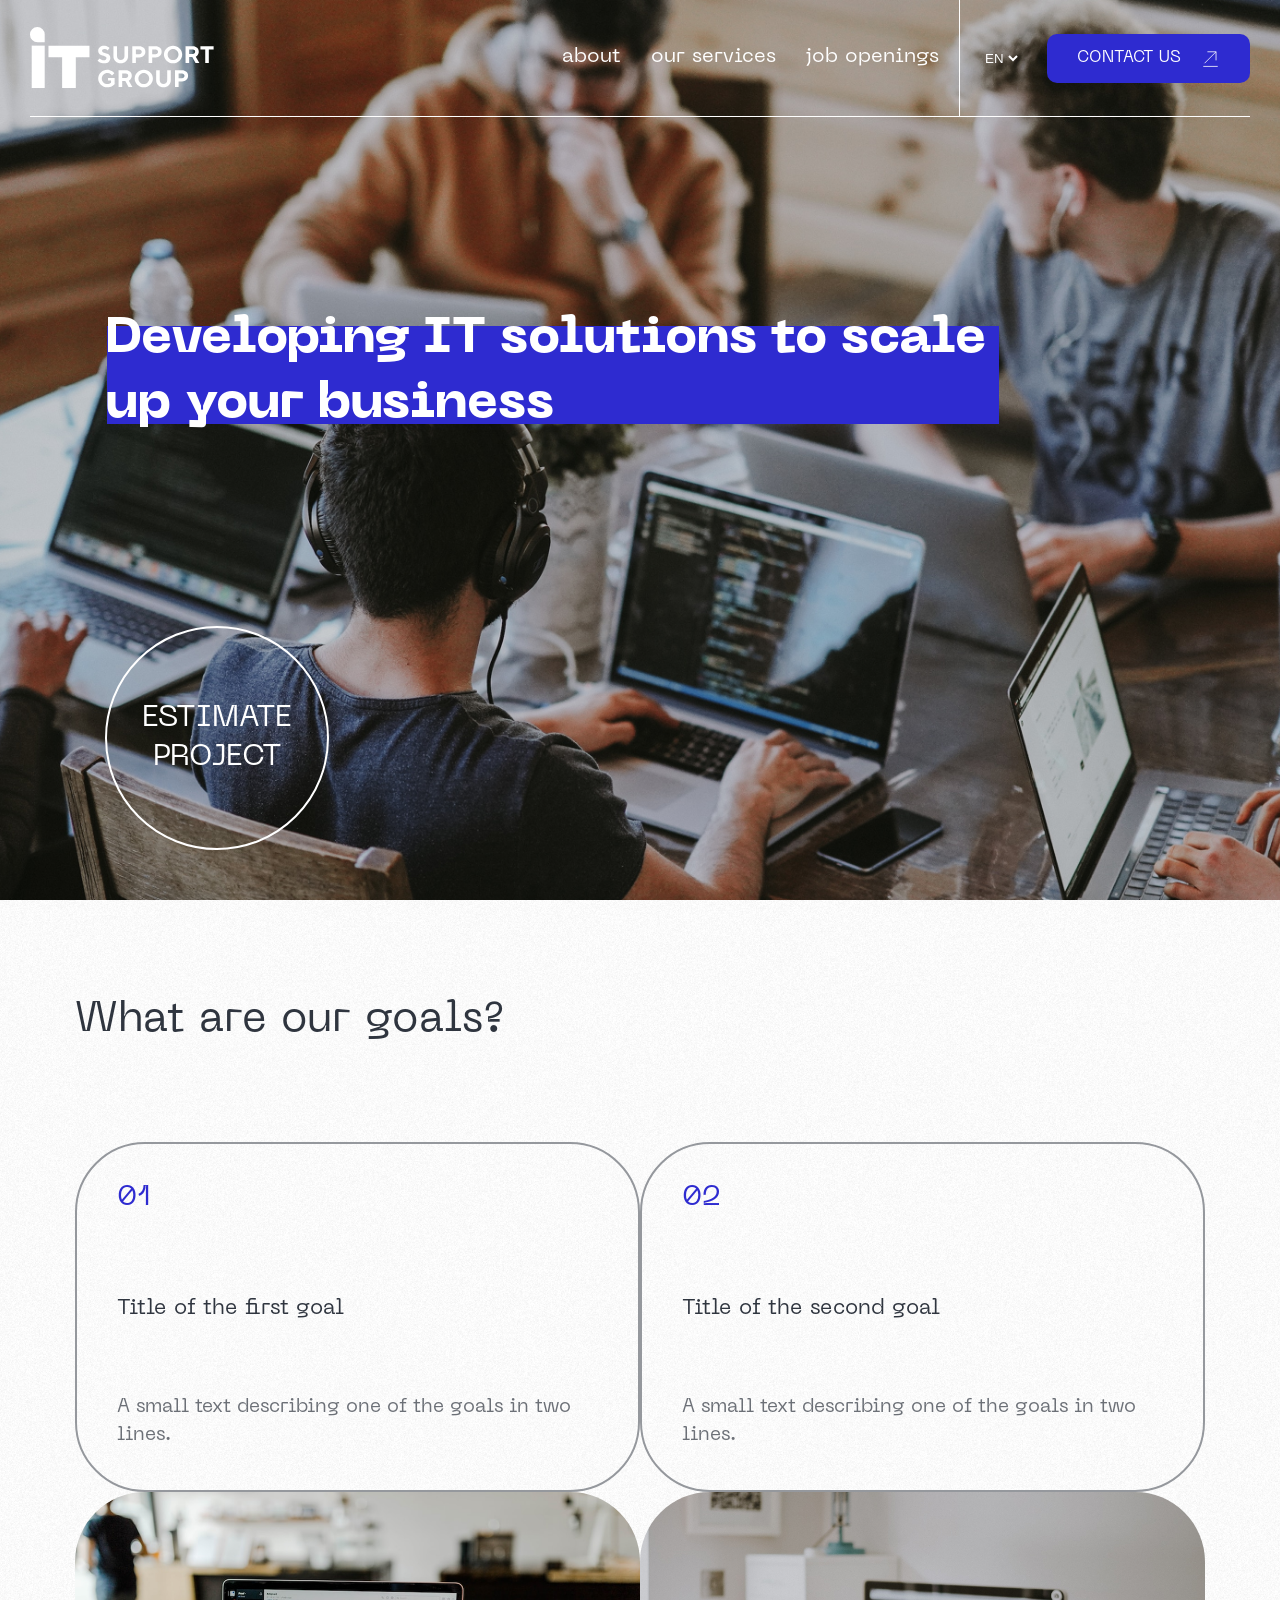
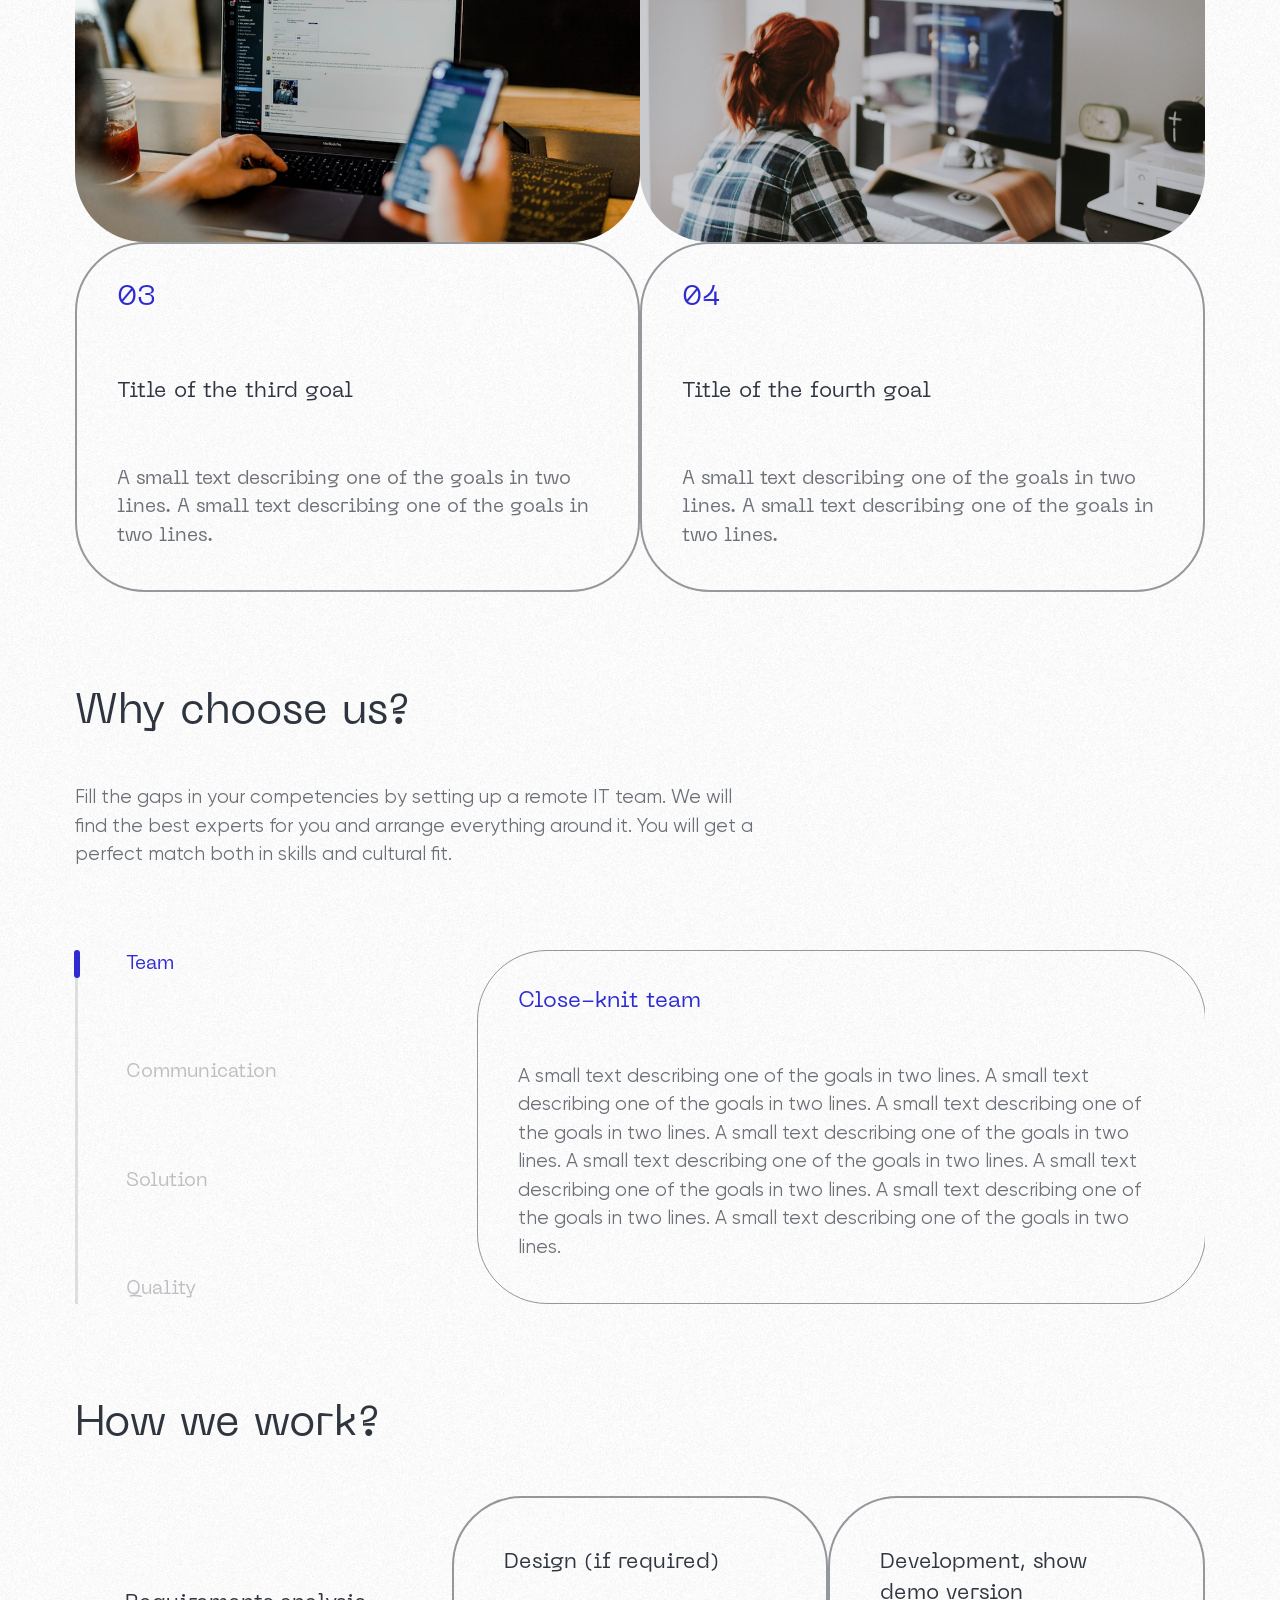
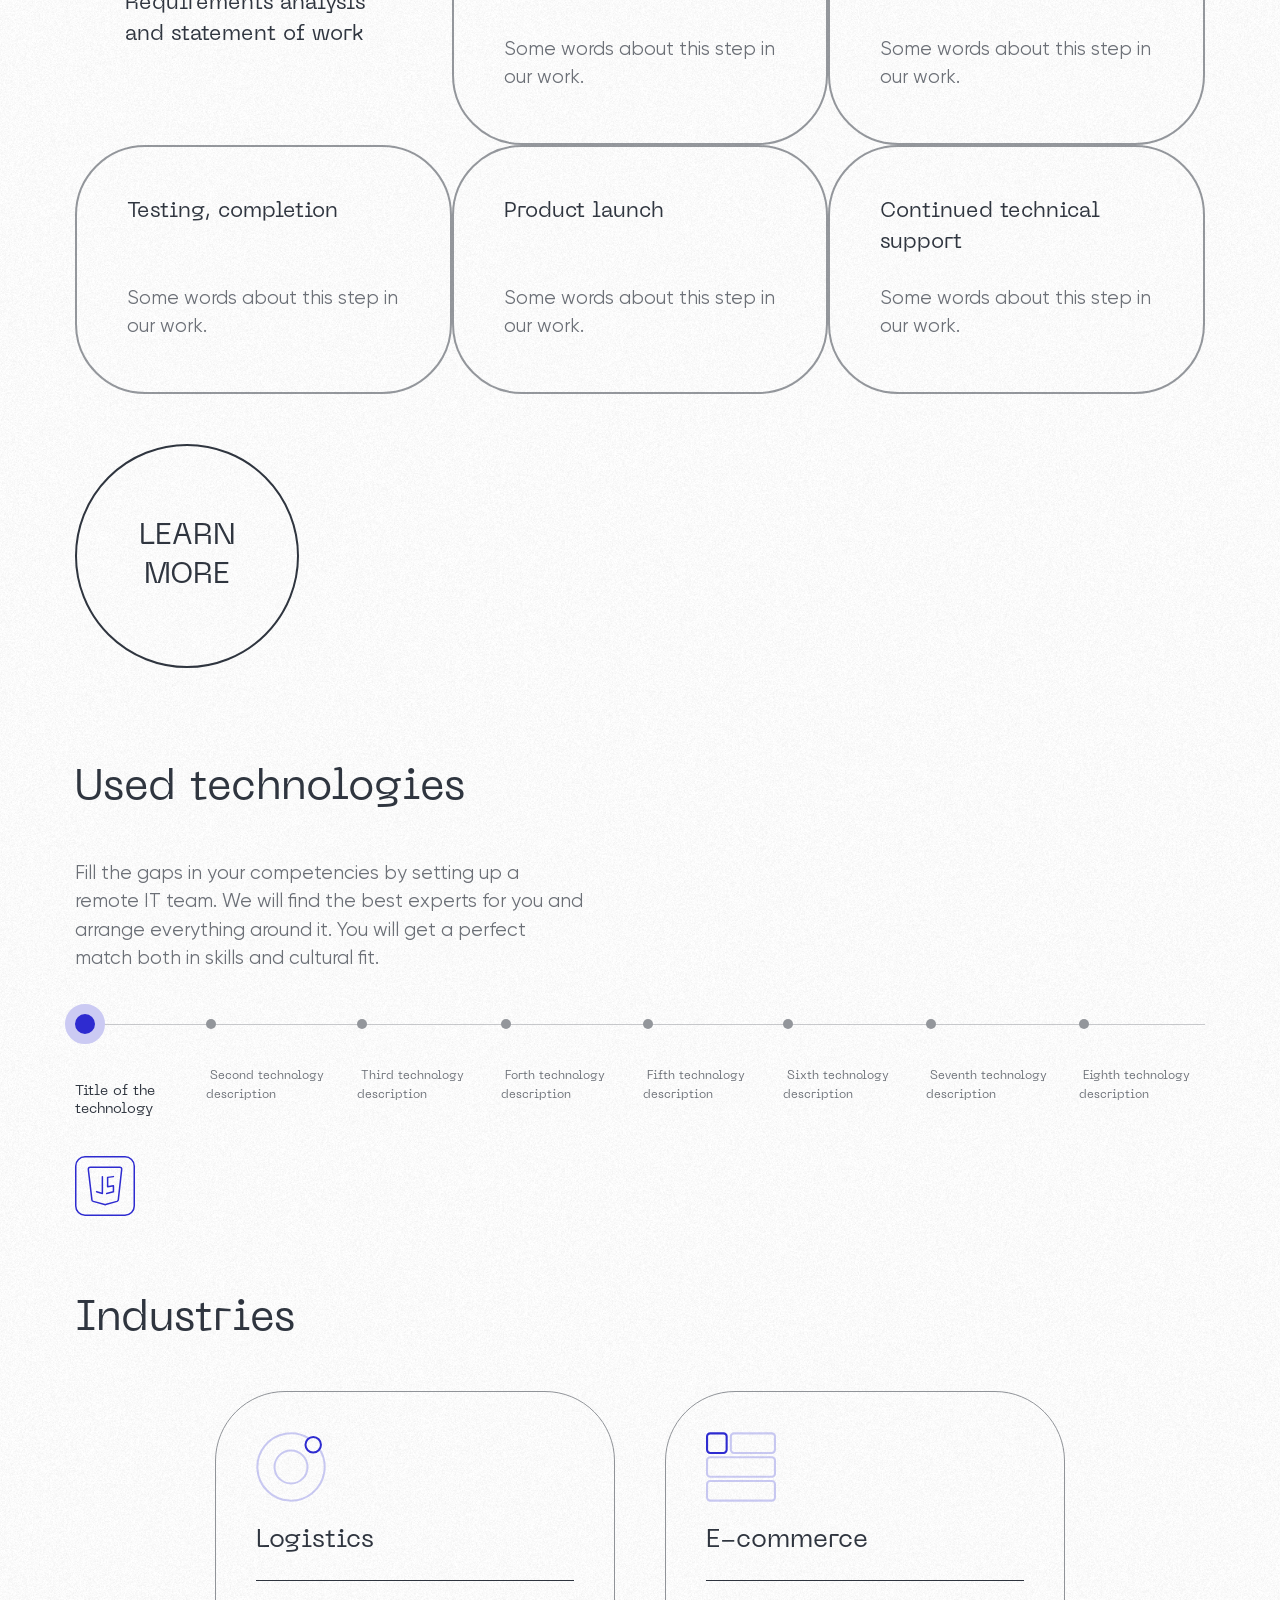
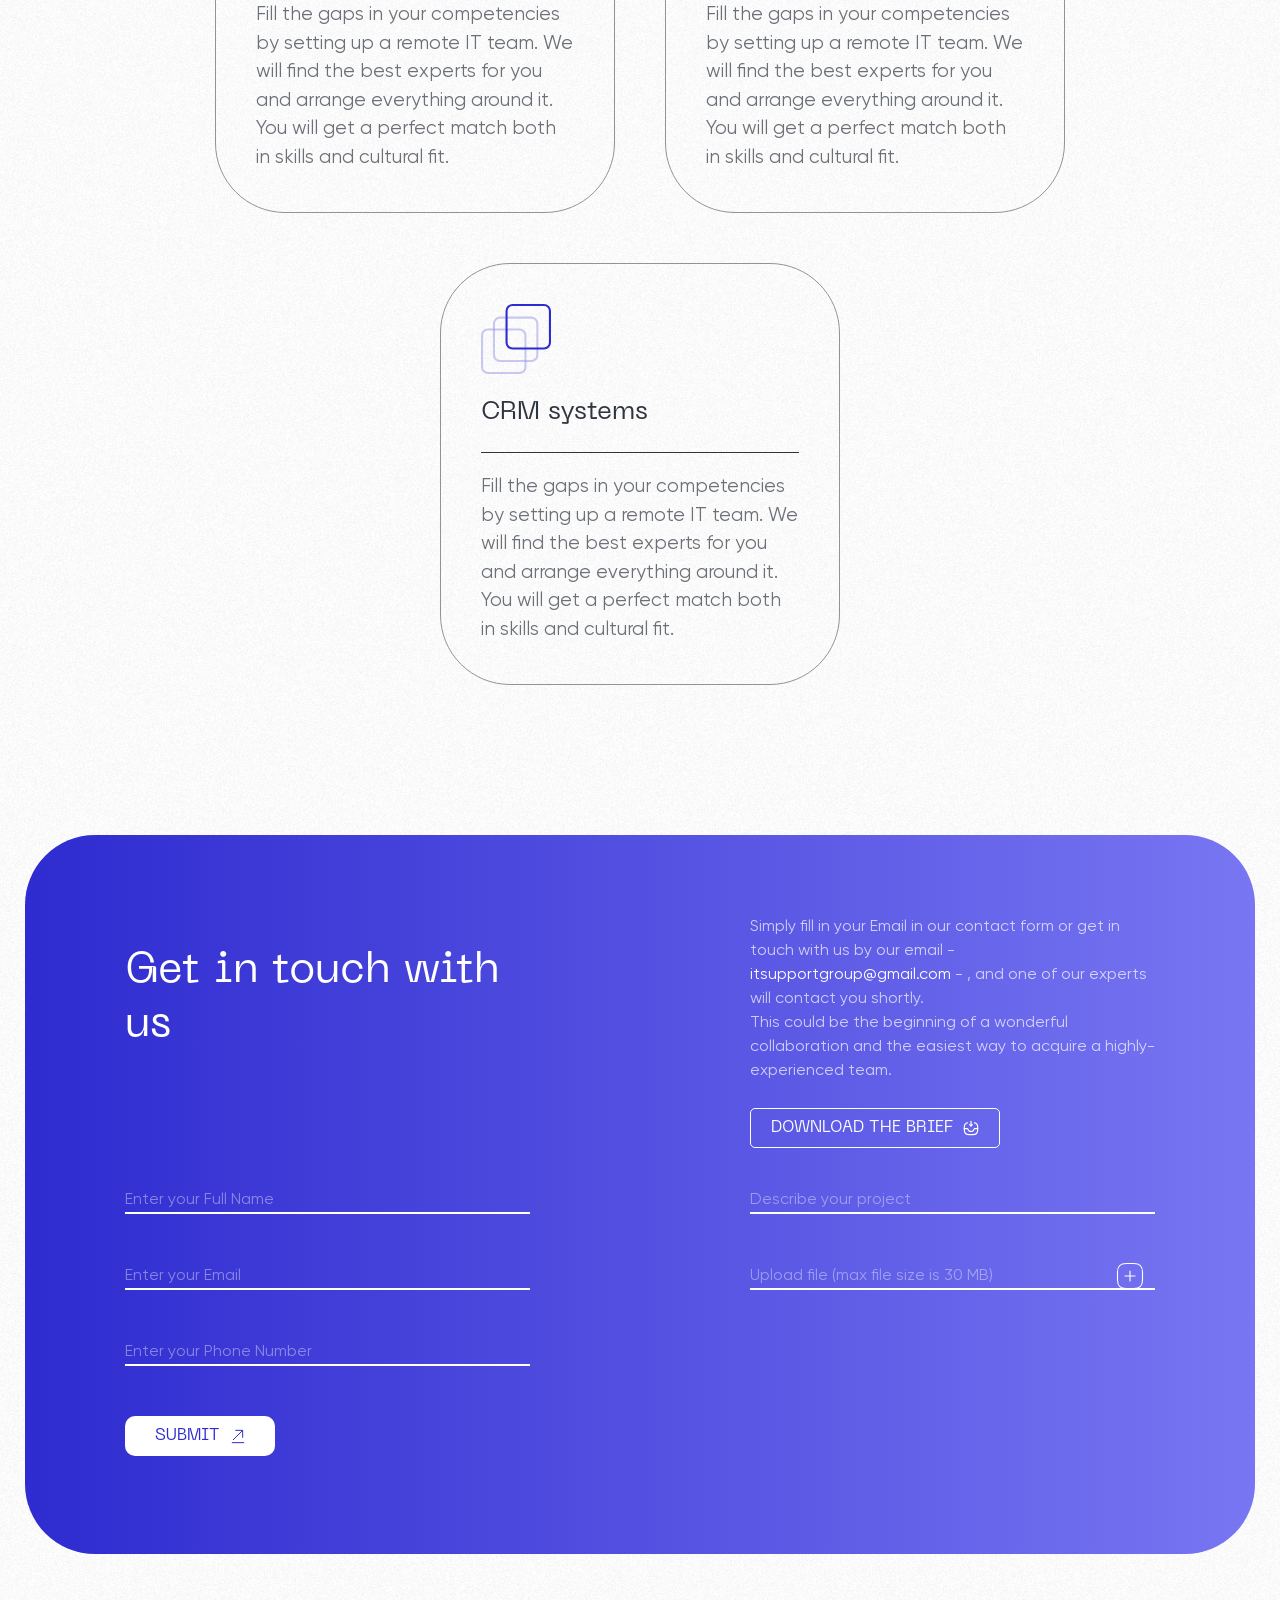
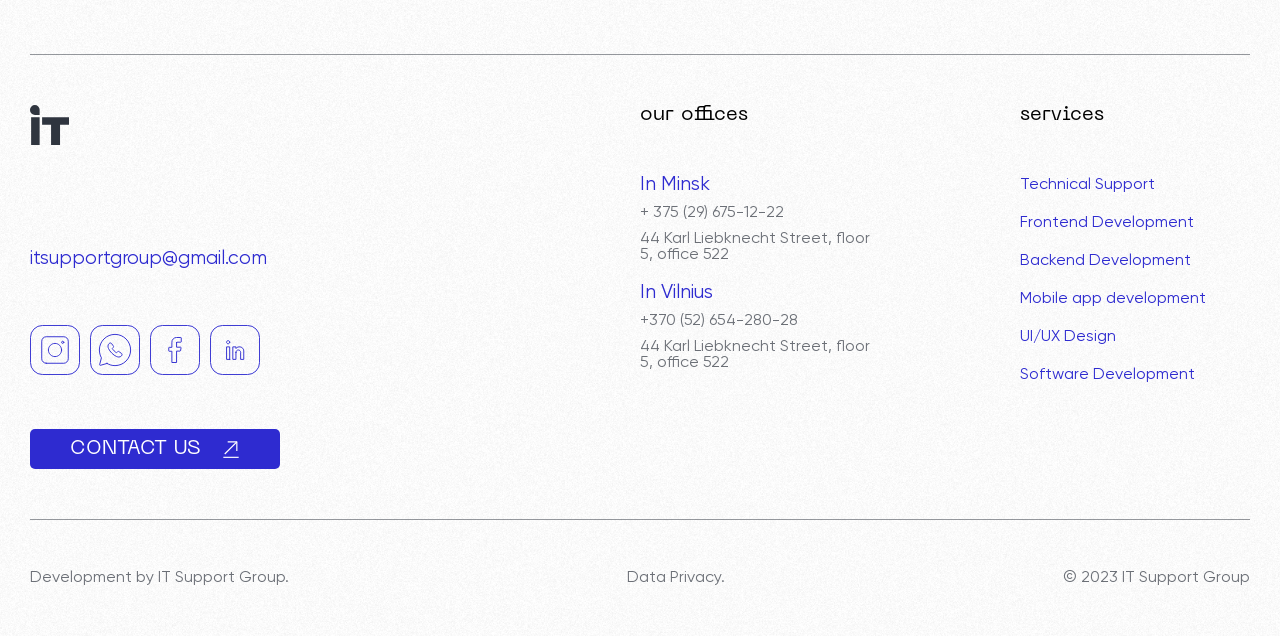
==== commit ddcf6cbe: "complete page" ====
--- a/index.html
+++ b/index.html
@@ -3,10 +3,17 @@
 
 <head>
   <meta charset="UTF-8">
-  <meta name="viewport" content="width=device-width, initial-scale=1.0">
   <title>IT Support Group</title>
-  <link rel="stylesheet" href="https://cdn.jsdelivr.net/npm/swiper@11/swiper-bundle.min.css">
-  <link rel="stylesheet" href="css/style.css">
+
+  <!-- for mobile devices -->
+  <meta name="viewport" content="width=device-width, initial-scale=1">
+
+  <!-- use last version of IE -->
+  <meta http-equiv="X-UA-Compatible" content="IE=edge">
+
+  <!-- additional styles -->
+  <link href="css/swiper.min.css" rel="stylesheet" type="text/css">
+  <link href="css/style.css" rel="stylesheet" type="text/css">
 </head>
 
 <body>
@@ -35,25 +42,15 @@
             </li>
           </ul>
         </nav>
-
       </div>
 
       <a href="#" class="header__logo-link"></a>
 
       <form class="header__lang">
-
         <select class="header__lang-list">
-
-          <option value="english" class="header__lang-item" selected>
-            EN
-          </option>
-
-          <option value="russian" class="header__lang-item">
-            RU
-          </option>
-
+          <option value="english" class="header__lang-item" selected>EN</option>
+          <option value="russian" class="header__lang-item">RU</option>
         </select>
-
       </form>
 
       <a href="#" class="header__contact-link">
@@ -72,9 +69,7 @@
 
     <div class="header__content">
 
-      <h1 class="header__title">
-        Developing IT solutions to scale up your business
-      </h1>
+      <h1 class="header__title">Developing IT solutions to scale up your business</h1>
 
       <a href="#" class="header__link">Estimate project</a>
 
@@ -154,353 +149,244 @@
       </p>
 
       <div class="features__slider">
-
         <ul class="features__slider-list">
           <li class="features__slider-item features__active">Team</li>
-
           <li class="features__slider-item">Communication</li>
-
           <li class="features__slider-item">Solution</li>
-
           <li class="features__slider-item">Quality</li>
-
         </ul>
+
         <div class="swiper">
           <div class="features__slider-wrapper swiper-wrapper">
-
             <div class="features__slider-descr swiper-slide">
-              <h3 class="features__slider-subtitle">
-                Close-knit team
-              </h3>
+              <h3 class="features__slider-subtitle">Close-knit team</h3>
+
+              <p class="features__slider-text"> A small text describing one of the goals in two lines. A small text
+                describing one of the goals in two lines. A small text describing one of the goals in two lines. A small
+                text describing one of the goals in two lines. A small text describing one of the goals in two lines. A
+                small text describing one of the goals in two lines. A small text describing one of the goals in two
+                lines. A small text describing one of the goals in two lines.
+              </p>
+            </div>
+            <div class="features__slider-descr swiper-slide">
+              <h3 class="features__slider-subtitle">Communication skills</h3>
 
               <p class="features__slider-text">
                 A small text describing one of the goals in two lines. A small text describing one of the goals in two
                 lines. A small text describing one of the goals in two lines. A small text describing one of the goals
-                in
-                two lines. A small text describing one of the goals in two lines. A small text describing one of the
-                goals
                 in two lines. A small text describing one of the goals in two lines. A small text describing one of the
-                goals in two lines.
+                goals in two lines. A small text describing one of the goals in two lines. A small text describing one
+                of the goals in two lines.
               </p>
             </div>
-
             <div class="features__slider-descr swiper-slide">
-              <h3 class="features__slider-subtitle">
-                Communication skills
-              </h3>
+              <h3 class="features__slider-subtitle">Modern solutions</h3>
 
               <p class="features__slider-text">
                 A small text describing one of the goals in two lines. A small text describing one of the goals in two
                 lines. A small text describing one of the goals in two lines. A small text describing one of the goals
-                in
-                two lines. A small text describing one of the goals in two lines. A small text describing one of the
-                goals
                 in two lines. A small text describing one of the goals in two lines. A small text describing one of the
-                goals in two lines.
+                goals in two lines. A small text describing one of the goals in two lines. A small text describing one
+                of the goals in two lines.
               </p>
             </div>
-
             <div class="features__slider-descr swiper-slide">
-              <h3 class="features__slider-subtitle">
-                Modern solutions
-              </h3>
-
-              <p class="features__slider-text">
-                A small text describing one of the goals in two lines. A small text describing one of the goals in two
-                lines. A small text describing one of the goals in two lines. A small text describing one of the goals
-                in
-                two lines. A small text describing one of the goals in two lines. A small text describing one of the
-                goals
-                in two lines. A small text describing one of the goals in two lines. A small text describing one of the
-                goals in two lines.
+              <h3 class="features__slider-subtitle">Quality of work</h3>
+
+              <p class="features__slider-text"> A small text describing one of the goals in two lines. A small text
+                describing one of the goals in two lines. A small text describing one of the goals in two lines. A small
+                text describing one of the goals in two lines. A small text describing one of the goals in two lines. A
+                small text describing one of the goals in two lines. A small text describing one of the goals in two
+                lines. A small text describing one of the goals in two lines.
               </p>
             </div>
-
-            <div class="features__slider-descr swiper-slide">
-              <h3 class="features__slider-subtitle">
-                Quality of work
-              </h3>
-
-              <p class="features__slider-text">
-                A small text describing one of the goals in two lines. A small text describing one of the goals in two
-                lines. A small text describing one of the goals in two lines. A small text describing one of the goals
-                in
-                two lines. A small text describing one of the goals in two lines. A small text describing one of the
-                goals
-                in two lines. A small text describing one of the goals in two lines. A small text describing one of the
-                goals in two lines.
-              </p>
-            </div>
-
           </div>
-
         </div>
       </div>
 
     </section>
 
     <section class="how-work">
-
-      <h2 class="how-work__title">
-        How we work?
-      </h2>
-
-      <p class="how-work__text">
-        Requirements analysis and statement of work
-      </p>
+      <h2 class="how-work__title">How we work?</h2>
+      <p class="how-work__text"> Requirements analysis and statement of work</p>
 
       <div class="how-work__item">
-
-        <h3 class="how-work__item-subtitle">
-          Design (if required)
-        </h3>
-
-        <p class="how-work__item-descr">
-          Some words about this step in our work.
-        </p>
-
+        <h3 class="how-work__item-subtitle"> Design (if required)</h3>
+        <p class="how-work__item-descr"> Some words about this step in our work.</p>
       </div>
 
       <div class="how-work__item">
-
-        <h3 class="how-work__item-subtitle">
-          Development, show demo version
-        </h3>
-
-        <p class="how-work__item-descr">
-          Some words about this step in our work.
-        </p>
-
+        <h3 class="how-work__item-subtitle">Development, show demo version </h3>
+        <p class="how-work__item-descr">Some words about this step in our work. </p>
       </div>
 
       <div class="how-work__item">
-
-        <h3 class="how-work__item-subtitle">
-          Testing, completion
-        </h3>
-
-        <p class="how-work__item-descr">
-          Some words about this step in our work.
-        </p>
-
+        <h3 class="how-work__item-subtitle">Testing, completion</h3>
+        <p class="how-work__item-descr">Some words about this step in our work.</p>
       </div>
 
       <div class="how-work__item">
-
-        <h3 class="how-work__item-subtitle">
-          Product launch
-        </h3>
-
-        <p class="how-work__item-descr">
-          Some words about this step in our work.
-        </p>
-
+        <h3 class="how-work__item-subtitle">Product launch</h3>
+        <p class="how-work__item-descr"> Some words about this step in our work.</p>
       </div>
 
       <div class="how-work__item">
-
-        <h3 class="how-work__item-subtitle">
-          Continued technical support
-        </h3>
-
-        <p class="how-work__item-descr">
-          Some words about this step in our work.
-        </p>
-
+        <h3 class="how-work__item-subtitle">Continued technical support</h3>
+        <p class="how-work__item-descr">Some words about this step in our work.</p>
       </div>
 
-      <a href="#" class="how-work__btn">
-        Learn <br>more
-      </a>
-
+      <a href="#" class="how-work__btn">Learn <br>more</a>
     </section>
 
     <section class="technologies">
-
-      <h2 class="technologies__title">
-        Used technologies
-      </h2>
-
-      <p class="technologies__text">
-        Fill the gaps in your competencies by setting up a remote IT team. We will find the best experts for you and
-        arrange everything around it. You will get a perfect match both in skills and cultural fit.
-      </p>
+      <h2 class="technologies__title">Used technologies</h2>
+      <p class="technologies__text">Fill the gaps in your competencies by setting up a remote IT team. We will find the
+        best experts for you and arrange everything around it. You will get a perfect match both in skills and cultural
+        fit.</p>
 
       <form class="technologies__toggle">
 
         <label class="technologies__toggle-item">
-
           <input type="radio" name="technology" checked class="technologies__toggle-btn">
-
           <span class="technologies__toggle-title">Title of the technology</span>
-
           <span class="technologies__toggle-descr">First technology description</span>
-
         </label>
 
         <label class="technologies__toggle-item">
-
           <input type="radio" name="technology" class="technologies__toggle-btn">
-
           <span class="technologies__toggle-title">Title of the technology</span>
-
           <span class="technologies__toggle-descr">Second technology description</span>
-
         </label>
 
         <label class="technologies__toggle-item">
-
           <input type="radio" name="technology" class="technologies__toggle-btn">
-
           <span class="technologies__toggle-title">Title of the technology</span>
-
           <span class="technologies__toggle-descr">Third technology description</span>
-
         </label>
 
         <label class="technologies__toggle-item">
-
           <input type="radio" name="technology" class="technologies__toggle-btn">
-
           <span class="technologies__toggle-title">Title of the technology</span>
-
           <span class="technologies__toggle-descr">Forth technology description</span>
-
         </label>
 
         <label class="technologies__toggle-item">
-
           <input type="radio" name="technology" class="technologies__toggle-btn">
-
           <span class="technologies__toggle-title">Title of the technology</span>
-
           <span class="technologies__toggle-descr">Fifth technology description</span>
-
         </label>
 
         <label class="technologies__toggle-item">
-
           <input type="radio" name="technology" class="technologies__toggle-btn">
-
           <span class="technologies__toggle-title">Title of the technology</span>
-
           <span class="technologies__toggle-descr">Sixth technology description</span>
-
         </label>
 
         <label class="technologies__toggle-item">
-
           <input type="radio" name="technology" class="technologies__toggle-btn">
-
           <span class="technologies__toggle-title">Title of the technology</span>
-
           <span class="technologies__toggle-descr">Seventh technology description</span>
-
         </label>
 
         <label class="technologies__toggle-item">
-
           <input type="radio" name="technology" class="technologies__toggle-btn">
-
           <span class="technologies__toggle-title">Title of the technology</span>
-
           <span class="technologies__toggle-descr">Eighth technology description</span>
-
         </label>
 
       </form>
-
     </section>
 
     <section class="reviews">
-
-      <h2 class="reviews__title">
-        What our clients say about us
-      </h2>
-
-      <div class="reviews__slider">
-
-        <div class="reviews__slider-item">
-
-          <img src="img/tom-peters.png" alt="Tom Peters photo" class="reviews__slider-photo">
-          <div class="reviews__slider-author">
-            <span class="reviews__slider-name">Tom Peters</span>
-            <span class="reviews__slider-company">Position & Company Title</span>
+      <h2 class="reviews__title">What our clients say about us</h2>
+
+      <div class="reviews__slider swiper2">
+
+        <div class="swiper-wrapper">
+
+          <div class="reviews__slider-item swiper-slide">
+
+            <img src="img/tom-peters.png" alt="Tom Peters photo" class="reviews__slider-photo">
+            <div class="reviews__slider-author">
+              <span class="reviews__slider-name">Tom Peters</span>
+              <span class="reviews__slider-company">Position & Company Title</span>
+            </div>
+
+            <q class="reviews__slider-comment">Through our case engagement, IT SG team has demonstrated professionalism
+              and initiative in interactions. I ...</q>
+
+            <a href="#" class="reviews__slider-link">
+              View the project
+
+              <svg width="34" height="34" viewBox="0 0 34 34" fill="none" xmlns="http://www.w3.org/2000/svg"
+                class="reviews__slider-icon">
+                <path d="M29.042 31.167H4.95866" stroke="#2E2BD0" stroke-width="2" stroke-miterlimit="10"
+                  stroke-linecap="square" stroke-linejoin="round" />
+                <path d="M26.209 5.66602L7.08398 24.791" stroke="#2E2BD0" stroke-width="2" stroke-miterlimit="10"
+                  stroke-linecap="square" stroke-linejoin="round" />
+                <path d="M26.917 19.5072V4.95801H12.3678" stroke="#2E2BD0" stroke-width="2" stroke-miterlimit="10"
+                  stroke-linecap="square" stroke-linejoin="round" />
+              </svg>
+
+            </a>
+
           </div>
 
-          <q class="reviews__slider-comment">Through our case engagement, IT SG team has demonstrated professionalism
-            and initiative in interactions. I ...</q>
-
-          <a href="#" class="reviews__slider-link">
-            View the project
-
-            <svg width="34" height="34" viewBox="0 0 34 34" fill="none" xmlns="http://www.w3.org/2000/svg"
-              class="reviews__slider-icon">
-              <path d="M29.042 31.167H4.95866" stroke="#2E2BD0" stroke-width="2" stroke-miterlimit="10"
-                stroke-linecap="square" stroke-linejoin="round" />
-              <path d="M26.209 5.66602L7.08398 24.791" stroke="#2E2BD0" stroke-width="2" stroke-miterlimit="10"
-                stroke-linecap="square" stroke-linejoin="round" />
-              <path d="M26.917 19.5072V4.95801H12.3678" stroke="#2E2BD0" stroke-width="2" stroke-miterlimit="10"
-                stroke-linecap="square" stroke-linejoin="round" />
-            </svg>
-
-          </a>
-
-        </div>
-
-        <div class="reviews__slider-item">
-
-          <img src="img/tom-peters.png" alt="Tom Peters photo" class="reviews__slider-photo">
-          <div class="reviews__slider-author">
-            <span class="reviews__slider-name">Tom Peters</span>
-            <span class="reviews__slider-company">Position & Company Title</span>
+          <div class="reviews__slider-item swiper-slide">
+
+            <img src="img/tom-peters.png" alt="Tom Peters photo" class="reviews__slider-photo">
+            <div class="reviews__slider-author">
+              <span class="reviews__slider-name">Tom Peters</span>
+              <span class="reviews__slider-company">Position & Company Title</span>
+            </div>
+
+            <q class="reviews__slider-comment">Through our case engagement, IT SG team has demonstrated professionalism
+              and initiative in interactions. I ...</q>
+
+            <a href="#" class="reviews__slider-link">
+              View the project
+
+              <svg width="34" height="34" viewBox="0 0 34 34" fill="none" xmlns="http://www.w3.org/2000/svg"
+                class="reviews__slider-icon">
+                <path d="M29.042 31.167H4.95866" stroke="#2E2BD0" stroke-width="2" stroke-miterlimit="10"
+                  stroke-linecap="square" stroke-linejoin="round" />
+                <path d="M26.209 5.66602L7.08398 24.791" stroke="#2E2BD0" stroke-width="2" stroke-miterlimit="10"
+                  stroke-linecap="square" stroke-linejoin="round" />
+                <path d="M26.917 19.5072V4.95801H12.3678" stroke="#2E2BD0" stroke-width="2" stroke-miterlimit="10"
+                  stroke-linecap="square" stroke-linejoin="round" />
+              </svg>
+
+            </a>
+
           </div>
 
-          <q class="reviews__slider-comment">Through our case engagement, IT SG team has demonstrated professionalism
-            and initiative in interactions. I ...</q>
-
-          <a href="#" class="reviews__slider-link">
-            View the project
-
-            <svg width="34" height="34" viewBox="0 0 34 34" fill="none" xmlns="http://www.w3.org/2000/svg"
-              class="reviews__slider-icon">
-              <path d="M29.042 31.167H4.95866" stroke="#2E2BD0" stroke-width="2" stroke-miterlimit="10"
-                stroke-linecap="square" stroke-linejoin="round" />
-              <path d="M26.209 5.66602L7.08398 24.791" stroke="#2E2BD0" stroke-width="2" stroke-miterlimit="10"
-                stroke-linecap="square" stroke-linejoin="round" />
-              <path d="M26.917 19.5072V4.95801H12.3678" stroke="#2E2BD0" stroke-width="2" stroke-miterlimit="10"
-                stroke-linecap="square" stroke-linejoin="round" />
-            </svg>
-
-          </a>
-
-        </div>
-
-        <div class="reviews__slider-item">
-
-          <img src="img/tom-peters.png" alt="Tom Peters photo" class="reviews__slider-photo">
-          <div class="reviews__slider-author">
-            <span class="reviews__slider-name">Tom Peters</span>
-            <span class="reviews__slider-company">Position & Company Title</span>
+          <div class="reviews__slider-item swiper-slide">
+
+            <img src="img/tom-peters.png" alt="Tom Peters photo" class="reviews__slider-photo">
+            <div class="reviews__slider-author">
+              <span class="reviews__slider-name">Tom Peters</span>
+              <span class="reviews__slider-company">Position & Company Title</span>
+            </div>
+
+            <q class="reviews__slider-comment">Through our case engagement, IT SG team has demonstrated professionalism
+              and initiative in interactions. I ...</q>
+
+            <a href="#" class="reviews__slider-link">
+              View the project
+
+              <svg width="34" height="34" viewBox="0 0 34 34" fill="none" xmlns="http://www.w3.org/2000/svg"
+                class="reviews__slider-icon">
+                <path d="M29.042 31.167H4.95866" stroke="#2E2BD0" stroke-width="2" stroke-miterlimit="10"
+                  stroke-linecap="square" stroke-linejoin="round" />
+                <path d="M26.209 5.66602L7.08398 24.791" stroke="#2E2BD0" stroke-width="2" stroke-miterlimit="10"
+                  stroke-linecap="square" stroke-linejoin="round" />
+                <path d="M26.917 19.5072V4.95801H12.3678" stroke="#2E2BD0" stroke-width="2" stroke-miterlimit="10"
+                  stroke-linecap="square" stroke-linejoin="round" />
+              </svg>
+
+            </a>
+
           </div>
-
-          <q class="reviews__slider-comment">Through our case engagement, IT SG team has demonstrated professionalism
-            and initiative in interactions. I ...</q>
-
-          <a href="#" class="reviews__slider-link">
-            View the project
-
-            <svg width="34" height="34" viewBox="0 0 34 34" fill="none" xmlns="http://www.w3.org/2000/svg"
-              class="reviews__slider-icon">
-              <path d="M29.042 31.167H4.95866" stroke="#2E2BD0" stroke-width="2" stroke-miterlimit="10"
-                stroke-linecap="square" stroke-linejoin="round" />
-              <path d="M26.209 5.66602L7.08398 24.791" stroke="#2E2BD0" stroke-width="2" stroke-miterlimit="10"
-                stroke-linecap="square" stroke-linejoin="round" />
-              <path d="M26.917 19.5072V4.95801H12.3678" stroke="#2E2BD0" stroke-width="2" stroke-miterlimit="10"
-                stroke-linecap="square" stroke-linejoin="round" />
-            </svg>
-
-          </a>
 
         </div>
 
@@ -569,7 +455,6 @@
         </li>
 
         <li class="industries__item">
-
           <svg width="100" height="100" viewBox="0 0 100 100" fill="none" xmlns="http://www.w3.org/2000/svg"
             class="industries__item-icon">
             <rect x="1.5" y="36.5" width="62" height="62" rx="8.5" stroke="#9695E7" stroke-opacity="0.5"
@@ -589,11 +474,9 @@
             Fill the gaps in your competencies by setting up a remote IT team. We will find the best experts for you and
             arrange everything around it. You will get a perfect match both in skills and cultural fit.
           </p>
-
         </li>
 
       </ul>
-
     </section>
 
     <section class="contact-us">
@@ -741,7 +624,7 @@
                 stroke="#2E2BD0" stroke-width="1.125" stroke-miterlimit="10" stroke-linecap="round" />
             </svg>
           </a>
-          
+
         </li>
 
         <li class="footer__contacts-item">
@@ -781,9 +664,7 @@
             stroke-linecap="square" stroke-linejoin="round" />
         </svg>
 
-
       </a>
-
     </div>
 
     <div class="footer__offices">
@@ -817,45 +698,32 @@
     </div>
 
     <div class="footer__services">
-
       <span class="footer__services-subtitle">Services</span>
 
       <ul class="footer__services-list">
 
         <li class="footer__services-item">
-
           <a href="#" class="footer__services-link">Technical Support</a>
-
         </li>
 
         <li class="footer__services-item">
-
           <a href="#" class="footer__services-link">Frontend Development</a>
-
         </li>
 
         <li class="footer__services-item">
-
           <a href="#" class="footer__services-link">Backend Development</a>
-
         </li>
 
         <li class="footer__services-item">
-
           <a href="#" class="footer__services-link">Mobile app development</a>
-
         </li>
 
         <li class="footer__services-item">
-
           <a href="#" class="footer__services-link">UI/UX Design</a>
-
         </li>
 
         <li class="footer__services-item">
-
           <a href="#" class="footer__services-link">Software Development</a>
-
         </li>
       </ul>
 
@@ -864,24 +732,10 @@
   </footer>
 
   <ul class="privacy">
-
-    <li class="privacy__item">
-      Development by IT Support Group.
-    </li>
-
-    <li class="privacy__item">
-      Data Privacy.
-    </li>
-
-    <li class="privacy__item">
-      © 2023 IT Support Group
-    </li>
-
+    <li class="privacy__item">Development by IT Support Group.</li>
+    <li class="privacy__item">Data Privacy.</li>
+    <li class="privacy__item">© 2023 IT Support Group</li>
   </ul>
-
-
-
-
 
   <script src="js/swiper.min.js"></script>
   <script src="js/script.js"></script>
--- a/css/style.css
+++ b/css/style.css
@@ -64,6 +64,10 @@
   background: center/cover url(../img/main-bg.png) no-repeat;
   max-width: 1920px;
   margin: 0 auto;
+
+  &.fix {
+    overflow: hidden;
+  }
 }
 
 .open {
@@ -71,982 +75,967 @@
 }
 
 /* header */
-
-.header {
-  background: center/cover url(../img/header-bg.png) no-repeat, rgba(47, 53, 63, 0.4);
-  padding: 0 30px 50px;
-  height: 100vh;
-  display: grid;
-  grid-template-rows: auto 2fr;
-  grid-template-areas:
-    "header__top"
-    "header__content";
-}
-
-.header__top {
-  display: grid;
-  grid-template-columns: auto 1fr auto auto;
-  grid-template-rows: 116px;
-  border-bottom: 1px solid #fff;
-}
-
-.menu__function {
-  display: flex;
-  justify-content: flex-end;
-  border-right: 1px solid #fff;
-}
-
-.burger-menu {
-  display: none;
-}
-
-.menu {
-  align-self: center;
-  padding-right: 80px;
-}
-
-.menu__list {
-  display: flex;
-  gap: 120px;
-  align-self: center;
-}
-
-.menu__item {
-  white-space: nowrap;
-  transition: all .5s;
-  border-bottom: 2px solid transparent;
-
-  &:hover {
-    border-bottom: 2px solid #fff;
+@media (max-width: 1920px) {
+
+
+  .header {
+    background: center/cover url(../img/header-bg.png) no-repeat, rgba(47, 53, 63, 0.4);
+    padding: 0 30px 50px;
+    height: 100vh;
+    display: grid;
+    grid-template-rows: auto 2fr;
+    grid-template-areas:
+      "header__top"
+      "header__content";
+  }
+
+  .header__top {
+    display: grid;
+    grid-template-columns: auto 1fr auto auto;
+    grid-template-rows: 116px;
+    border-bottom: 1px solid #fff;
+  }
+
+  .menu__function {
+    display: flex;
+    justify-content: flex-end;
+    border-right: 1px solid #fff;
+  }
+
+  .burger-menu {
+    display: none;
+  }
+
+  .menu {
+    align-self: center;
+    padding-right: 80px;
+  }
+
+  .menu__list {
+    display: flex;
+    gap: 120px;
+    align-self: center;
+  }
+
+  .menu__item {
+    white-space: nowrap;
+    transition: all .5s;
+    border-bottom: 2px solid transparent;
+
+    &:hover {
+      border-bottom: 2px solid #fff;
+      border-radius: 2px;
+    }
+  }
+
+  .menu__link {
+    color: #fff;
+    font: 400 24px/1 var(--font-neue);
+    text-transform: lowercase;
+  }
+
+  .header__title {
+    position: relative;
+    max-width: 480px;
+    font: 800 50px/1.3 var(--font-neue);
+    color: #fff;
+    z-index: 2;
+
+    &:before {
+      content: "";
+      position: absolute;
+      width: 87%;
+      height: 75%;
+      background: #2E2BD0;
+      left: 2px;
+      top: 15%;
+      z-index: -1;
+    }
+  }
+
+  .header__logo-link {
+    background: center/contain url(../img/header-logo.svg) no-repeat;
+    width: 204px;
+    order: -1;
+  }
+
+  .header__lang {
+    align-self: center;
+    padding: 0 95px 0 80px;
+  }
+
+  .header__lang-list {
+    background: transparent;
+    color: #fff;
+    border: 1px solid transparent;
     border-radius: 2px;
-  }
-}
-
-.menu__link {
-  color: #fff;
-  font: 400 24px/1 var(--font-neue);
-  text-transform: lowercase;
-  color: #fff;
-}
-
-.header__title {
-  position: relative;
-  max-width: 480px;
-  font: 800 50px/1.3 var(--font-neue);
-  color: #fff;
-  z-index: 2;
-
-  &:before {
+    transition: all .5s;
+
+    &:hover {
+      border: 1px solid #fff;
+    }
+  }
+
+  .header__lang-item {
+    color: #000;
+  }
+
+  .header__contact-link {
+    display: flex;
+    justify-content: center;
+    align-items: center;
+    gap: 20px;
+    white-space: nowrap;
+    padding: 20px 40px;
+    background: #2E2BD0;
+    align-self: center;
+    border-radius: 10px;
+    transition: all .5s;
+
+    &:hover {
+      background: #fff;
+
+      .header__contact-text {
+        color: #2E2BD0;
+      }
+
+      .header__contact-icon path {
+        stroke: #2E2BD0;
+      }
+    }
+  }
+
+  .header__contact-text {
+    font: 400 20px/1 var(--font-neue);
+    color: #fff;
+    text-transform: uppercase;
+  }
+
+  .header__contact-icon path {
+    stroke: #fff
+  }
+
+  .header__contact-icon {
+    width: 20px;
+    height: 20px;
+  }
+
+  .header__content {
+    display: grid;
+    grid-template-columns: repeat(2, auto);
+    grid-template-rows: 3fr 2fr;
+    grid-template-areas:
+      "header__title header__title"
+      "header__btn header__btn";
+  }
+
+  .header__title {
+    justify-self: start;
+    margin-left: 150px;
+    max-width: 892px;
+    grid-area: header__title;
+    align-self: center;
+
+    &:before {
+      content: "";
+      position: absolute;
+      width: 100%;
+      height: 75%;
+      background: #2E2BD0;
+      left: 2px;
+      top: 15%;
+      z-index: -1;
+    }
+  }
+
+  .header__link {
+    font: 400 30px/1.3 var(--font-neue);
+    color: #fff;
+    text-transform: uppercase;
+    display: flex;
+    align-items: center;
+    justify-content: center;
+    text-align: center;
+    border-radius: 50%;
+    place-self: center;
+    grid-area: header__btn;
+    margin-left: 150px;
+    justify-self: start;
+    width: 280px;
+    height: 280px;
+    border: 2px solid #fff;
+    transition: all .5s;
+
+    &:hover {
+      color: #2E2BD0;
+      background: #fff;
+    }
+  }
+
+  /* main  */
+
+  .content {
+    padding: 200px 150px 250px;
+  }
+
+  /* goals */
+
+  .goals__title {
+    font: 400 60px/1 var(--font-neue);
+    color: var(--main-title-color);
+  }
+
+  .goals__list {
+    display: grid;
+    grid-template-columns: repeat(3, 1fr);
+    grid-template-rows: repeat(3, minmax(auto, 500px));
+    grid-template-areas:
+      "goals__item-1 goals__item-2 goals__item-3"
+      "goals__item-4 goals__item-5 goals__item-5"
+      "goals__item-6 goals__item-6 goals__item-7";
+    margin-top: 100px;
+  }
+
+  .goals__item {
+    display: grid;
+    grid-template-rows: 2fr repeat(2, 1fr);
+    border: 2px solid #95989D;
+    border-radius: 70px;
+    padding: 50px;
+    overflow: hidden;
+    width: 100%;
+    height: 100%;
+
+    &:has(img) {
+      padding: 0;
+      border: none;
+      border-radius: 70px;
+    }
+
+    &:nth-child(3) {
+      background: center/cover url(../img/goals-img-note.png);
+    }
+
+    &:nth-child(4) {
+      background: center/cover url(../img/goals-img-women.png);
+    }
+
+    &:nth-child(7) {
+      background: center/cover url(../img/goals-img-write.png);
+    }
+
+    &:nth-child(1) {
+      grid-area: goals__item-1;
+    }
+
+    &:nth-child(2) {
+      grid-area: goals__item-2;
+    }
+
+    &:nth-child(3) {
+      grid-area: goals__item-3;
+      border: none;
+    }
+
+    &:nth-child(4) {
+      grid-area: goals__item-4;
+      width: 150%;
+      border: none;
+    }
+
+    &:nth-child(5) {
+      grid-area: goals__item-5;
+      width: 75%;
+      justify-self: end;
+    }
+
+    &:nth-child(6) {
+      grid-area: goals__item-6;
+      width: 90%;
+    }
+
+    &:nth-child(7) {
+      grid-area: goals__item-7;
+      justify-self: end;
+      width: 120%;
+      border: none;
+    }
+  }
+
+  .goals__item-number {
+    font: 400 40px/1 var(--font-neue);
+    color: #2E2BD0;
+  }
+
+  .goals__item-subtitle {
+    font: 400 32px/1.5 var(--font-neue);
+    color: var(--main-title-color);
+  }
+
+  .goals__item-descr {
+    margin: 25px 0 0;
+    font: 400 30px/1.5 var(--font-neue);
+    color: var(--main-text-color);
+  }
+
+  .goals__item-img {
+    display: block;
+    height: 500px;
+    width: 100%;
+  }
+
+  /* features */
+
+  .features {
+    margin-top: 250px;
+  }
+
+  .features__title {
+    font: 400 60px/1 var(--font-neue);
+    color: var(--main-title-color);
+  }
+
+  .features__text {
+    font: 400 24px/1.5 var(--font-gilroy);
+    color: var(--main-text-color);
+    margin-top: 50px;
+    max-width: 45%;
+  }
+
+  .features__slider {
+    display: flex;
+    margin-top: 150px;
+    gap: 200px;
+  }
+
+  .features__slider-list {
+    display: flex;
+    flex-direction: column;
+    justify-content: space-between;
+    gap: 100px;
+    border-left: 3px solid rgba(47, 53, 63, 0.14);
+  }
+
+  .features__slider-item {
+    font: 400 32px/1.5 var(--font-neue);
+    color: rgba(47, 53, 63, 0.3);
+    padding-left: 47.5px;
+  }
+
+  .features__active {
+    position: relative;
+    color: #2E2BD0;
+    transition: all .5s ease;
+
+    &:before {
+      content: "";
+      position: absolute;
+      width: 6px;
+      height: 100%;
+      background: #2E2BD0;
+      border-radius: 5px;
+      left: -4.5px;
+      top: 0;
+    }
+  }
+
+  .features__slider-descr {
+    width: 100%;
+    border: 1px solid rgba(47, 53, 63, 0.5);
+    border-radius: 70px;
+    padding: 50px;
+  }
+
+  .features__slider-item {
+    cursor: pointer;
+  }
+
+  .features__slider-subtitle {
+    font: 400 40px/1 var(--font-neue);
+    color: #2E2BD0;
+  }
+
+  .features__slider-text {
+    font: 400 30px/1.5 var(--font-gilroy);
+    color: var(--main-text-color);
+    margin-top: 50px;
+  }
+
+  /* how work */
+
+  .how-work {
+    margin-top: 250px;
+    display: grid;
+    grid-template-columns: repeat(3, 1fr);
+    grid-template-rows: minmax(60px, auto) auto auto auto;
+  }
+
+  .how-work__title {
+    font: 400 60px/1 var(--font-neue);
+    color: var(--main-title-color);
+    grid-column: 1 / 4;
+    margin-bottom: 100px;
+  }
+
+  .how-work__text {
+    justify-self: center;
+    align-self: center;
+    font: 400 26px/1.5 var(--font-neue);
+    color: var(--main-title-color);
+    max-width: 531px;
+    padding: 50px;
+  }
+
+  .how-work__item {
+    display: flex;
+    flex-direction: column;
+    justify-content: space-between;
+    padding: 50px;
+    border: 2px solid rgba(47, 53, 63, 0.5);
+    border-radius: 70px;
+    transition: all .5s ease;
+
+    &:hover {
+      background: center/cover url(../img/how-work-bg.png) rgba(46, 43, 208, 1);
+      margin: 20px 17px;
+
+      &:nth-child(3):hover {
+        margin: 0 17px 20px 0;
+      }
+
+      &:nth-child(4):hover {
+        margin: 0 0 20px 17px;
+      }
+
+      &:nth-child(5):hover {
+        margin: 20px 17px 0 0;
+      }
+
+      &:nth-child(6):hover {
+        margin: 20px 17px 0 17px;
+      }
+
+      &:nth-child(7):hover {
+        margin: 20px 0 0 17px;
+      }
+
+      & .how-work__item-subtitle {
+        color: #fff;
+      }
+
+      & .how-work__item-descr {
+        color: rgba(255, 255, 255, 0.7);
+      }
+    }
+  }
+
+  .how-work__item-subtitle {
+    font: 400 26px/1.5 var(--font-neue);
+    color: var(--main-title-color);
+  }
+
+  .how-work__item-descr {
+    font: 400 24px/1.5 var(--font-gilroy);
+    color: var(--main-text-color);
+    margin-top: 25px;
+  }
+
+  .how-work__btn {
+    border: 2px solid var(--main-title-color);
+    border-radius: 50%;
+    display: flex;
+    align-items: center;
+    justify-content: center;
+    text-align: center;
+    color: var(--main-title-color);
+    text-transform: uppercase;
+    width: 280px;
+    height: 280px;
+    font: 400 30px/1.3 var(--font-neue);
+    margin-top: 100px;
+    transition: all .5s;
+
+    &:hover {
+      background: #2E2BD0;
+      color: #fff;
+    }
+  }
+
+  /* technologies */
+
+  .technologies {
+    display: flex;
+    flex-direction: column;
+    margin-top: 250px;
+    gap: 100px;
+  }
+
+  .technologies__title {
+    font: 400 60px/1 var(--font-neue);
+    color: var(--main-title-color);
+  }
+
+  .technologies__text {
+    font: 400 24px/1.5 var(--font-gilroy);
+    color: var(--main-text-color);
+    max-width: 45%;
+  }
+
+  .technologies__toggle {
+    display: flex;
+    border-top: 1px solid rgba(147, 150, 155, 0.5);
+    padding-top: 40px;
+    gap: 50px ;
+  }
+
+  .technologies__toggle-item {
+    position: relative;
+
+    &::before {
+      content: "";
+      position: absolute;
+      width: 10px;
+      height: 10px;
+      border-radius: 50%;
+      background: #93969B;
+      top: -46px;
+    }
+  }
+
+  .technologies__toggle-btn {
+    width: 0;
+    height: 0;
+  }
+
+  .technologies__toggle-item:has(input:checked)::after {
     content: "";
     position: absolute;
-    width: 87%;
-    height: 75%;
+    width: 20px;
+    height: 20px;
+    border: 10px solid #CBCAF3;
+    border-radius: 50%;
     background: #2E2BD0;
-    left: 2px;
-    top: 15%;
-    z-index: -1;
-  }
-}
-
-.header__logo-link {
-  background: center/contain url(../img/header-logo.svg) no-repeat;
-  width: 204px;
-  order: -1;
-}
-
-.header__lang {
-  align-self: center;
-  padding: 0 95px 0 80px;
-}
-
-.header__lang-list {
-  background: transparent;
-  border: none;
-  color: #fff;
-  border: 1px solid transparent;
-  border-radius: 2px;
-  transition: all .5s;
-
-  &:hover {
-    border: 1px solid #fff;
-  }
-}
-
-.header__lang-item {
-  color: #000;
-}
-
-.header__contact-link {
-  display: flex;
-  justify-content: center;
-  align-items: center;
-  gap: 20px;
-  white-space: nowrap;
-  padding: 20px 40px;
-  background: #2E2BD0;
-  align-self: center;
-  border-radius: 10px;
-  transition: all .5s;
-
-  &:hover {
-    background: #fff;
-
-    .header__contact-text {
-      color: #2E2BD0;
-    }
-
-    .header__contact-icon path {
-      stroke: #2E2BD0;
-    }
-  }
-}
-
-.header__contact-text {
-  font: 400 20px/1 var(--font-neue);
-  color: #fff;
-  text-transform: uppercase;
-}
-
-.header__contact-icon path {
-  stroke: #fff
-}
-
-.header__contact-icon {
-  width: 20px;
-  height: 20px;
-}
-
-.header__content {
-  display: grid;
-  grid-template-columns: repeat(2, auto);
-  grid-template-rows: 3fr 2fr;
-  grid-template-areas:
-    "header__title header__title"
-    "header__btn header__btn";
-}
-
-.header__title {
-  justify-self: start;
-  margin-left: 150px;
-  max-width: 892px;
-  grid-area: header__title;
-  align-self: center;
-
-  &:before {
+    top: -61px;
+    left: -10px;
+  }
+
+  .technologies__toggle-title::before {
     content: "";
     position: absolute;
+    background: center/cover url(../img/js-icon.svg) no-repeat;
+    width: 60px;
+    height: 60px;
+    top: 91px;
+    left: 0;
+  }
+
+  .technologies__toggle-title {
+    display: none;
+    font: 400 21px/1.3 var(--font-neue);
+    color: #2F353F;
+  }
+
+  .technologies__toggle-descr {
+    font: 400 18px/1.3 var(--font-neue);
+    color: var(--main-text-color);
+  }
+
+  .technologies__toggle-item:has(input:checked) .technologies__toggle-title {
+    display: block;
+  }
+
+  .technologies__toggle-item:has(input:checked) .technologies__toggle-descr {
+    display: none;
+  }
+
+  /* reviews */
+
+  .reviews {
+    display: none;
+  }
+
+  /* industries */
+
+  .industries {
+    margin-top: 250px;
+  }
+
+  .industries__title {
+    font: 400 60px/1 var(--font-neue);
+    color: var(--main-title-color);
+  }
+
+  .industries__list {
+    display: flex;
+    gap: 50px;
+    margin-top: 100px;
+    flex-wrap: wrap;
+    justify-content: center;
+  }
+
+  .industries__item {
+    display: flex;
+    flex-direction: column;
+    gap: 40px;
+    padding: 50px;
+    max-width: 500px;
+    border: 1px solid #909398;
+    border-radius: 70px;
+  }
+
+  .industries__item-subtitle {
+    font: 400 40px/1.5 var(--font-neue);
+    color: var(--main-title-color);
+  }
+
+  .industries__item-line {
+    border: none;
+    height: 1px;
+    background: var(--main-title-color);
+  }
+
+  .industries__item-text {
+    font: 400 24px/1.5 var(--font-gilroy);
+    color: var(--main-text-color);
+  }
+
+  /* contact us */
+
+  .contact-us {
+    background: linear-gradient(to right, #2E2BD0, #7876F2);
+    border-radius: 70px;
+    margin: 250px -120px 0;
+    display: grid;
+    grid-template-columns: 1fr 1fr;
+    grid-template-rows: auto auto auto;
+    column-gap: 220px;
+    padding: 80px 100px;
+  }
+
+  .contact-us__title {
+    font: 400 100px/1.3 var(--font-neue);
+    color: #fff;
+    align-self: center;
+  }
+
+  .contact-us__text {
+    font: 400 24px/1.5 var(--font-gilroy);
+    color: rgba(255, 255, 255, 0.7);
+    align-self: center;
+  }
+
+  .contact-us__text-email {
+    font: 600 inherit/1.5 var(--font-gilroy);
+    color: #fff;
+    border-bottom: 1px solid transparent;
+    transition: all .5s ease;
+
+    &:hover {
+      border-bottom: 1px solid #fff;
+    }
+  }
+
+  .contact-us__btn {
+    background: transparent;
+    border: 1px solid #fff;
+    border-radius: 10px;
+    display: flex;
+    justify-content: center;
+    align-items: center;
+    color: #fff;
+    text-transform: uppercase;
+    grid-column: 2 / 3;
+    max-width: 350px;
+    height: 58px;
     width: 100%;
-    height: 75%;
+    font: 400 20px/1 var(--font-neue);
+    transition: background .5s ease;
+    margin-top: 50px;
+
+    &:hover {
+      color: #2E2BD0;
+      background: #fff;
+
+      & path {
+        stroke: #2E2BD0;
+      }
+    }
+  }
+
+  .contact-us__btn-icon {
+    margin-left: 20px;
+  }
+
+  .contact-us__form {
+    grid-column: span 2;
+    display: grid;
+    grid-template-columns: repeat(2, 1fr);
+    column-gap: 220px;
+    grid-template-rows: repeat(3, 1fr) 58px;
+    row-gap: 50px;
+    margin-top: 90px;
+
+    & input:nth-of-type(4) {
+      order: 1;
+    }
+
+    & input:nth-of-type(2) {
+      order: 2;
+    }
+
+    & .contact-us__form-file {
+      order: 3;
+    }
+
+    & input:nth-of-type(3) {
+      order: 4;
+    }
+
+    & .contact-us__form-btn {
+      order: 5;
+    }
+
+    & input:hover,
+    .contact-us__form-file:hover {
+      background: linear-gradient(to right, rgba(46, 43, 208, 0.4), rgba(120, 118, 242, 0.4));
+      border-radius: 10px;
+    }
+  }
+
+  .contact-us__form-item {
+    background: transparent;
+    width: 100%;
+    border: 0;
+    border-bottom: 2px solid #fff;
+    font: 400 32px/1.5 var(--font-gilroy);
+    color: rgba(255, 255, 255, 0.4);
+    transition: all .5s ease;
+
+    &::placeholder {
+      color: rgba(255, 255, 255, 0.4);
+    }
+  }
+
+  .contact-us__form-file {
+    position: relative;
+    border-bottom: 2px solid #fff;
+    width: 100%;
+    transition: all .5s;
+
+    &::after {
+      content: "";
+      position: absolute;
+      background: center/cover url(../img/add-form.svg);
+      width: 40px;
+      height: 40px;
+      right: 0;
+      top: 50%;
+      transform: translateY(-50%);
+    }
+  }
+
+  .contact-us__form-upload {
+    font: 400 32px/1.5 var(--font-gilroy);
+    color: rgba(255, 255, 255, 0.4);
+  }
+
+  .contact-us__form-btn {
+    grid-column: 1 / 2;
+    max-width: 205px;
+    width: 100%;
+    height: 100%;
+    font: 400 20px/1 var(--font-neue);
+    color: #2E2BD0;
+    text-transform: uppercase;
+    border: 0;
+    border-radius: 10px;
+    background: #fff;
+    display: flex;
+    justify-content: center;
+    align-items: center;
+    transition: background .5s ease;
+
+    &:hover {
+      color: #fff;
+      background: #2E2BD0;
+
+      & path {
+        stroke: #fff;
+      }
+    }
+  }
+
+  .contact-us__form-svg {
+    margin-left: 20px;
+    width: 24px;
+    height: 24px;
+  }
+
+  /* footer */
+
+  .footer {
+    display: grid;
+    grid-template-columns: 2fr repeat(2, 1fr);
+    column-gap: 200px;
+    padding: 0 0 50px;
+    margin: 0 30px;
+    border-top: 1px solid rgba(47, 53, 63, 0.5);
+    border-bottom: 1px solid rgba(47, 53, 63, 0.5);
+  }
+
+  .footer__contacts,
+  .footer__offices,
+  .footer__services {
+    padding-top: 50px;
+  }
+
+  .footer__logo-link {
+    display: block;
+    background: center/cover url(../img/footer-logo-desc.svg) no-repeat;
+    width: 39px;
+    height: 40px;
+  }
+
+  .footer__contacts-email {
+    display: inline-block;
+    margin-top: 100px;
+    font: 500 24px/1.5 var(--font-gilroy);
+    color: #2E2BD0;
+    border-bottom: 1px solid transparent;
+    transition: all .5s ease;
+
+    &:hover {
+      border-bottom: 1px solid #2E2BD0;
+    }
+  }
+
+  .footer__contacts-list {
+    margin-top: 50px;
+    display: flex;
+    gap: 10px;
+  }
+
+  .footer__contacts-item {
+    overflow: hidden;
+    transition: all .5s ease;
+  }
+
+  .footer__contacts-btn {
+    margin-top: 50px;
+    display: flex;
+    justify-content: center;
+    align-items: center;
+    gap: 20px;
+    width: 254px;
+    height: 59px;
     background: #2E2BD0;
-    left: 2px;
-    top: 15%;
-    z-index: -1;
+    border: 1px solid transparent;
+    border-radius: 10px;
+    transition: all .5s ease;
+
+    &:hover {
+      background: #fff;
+      border: 1px solid #2E2BD0;
+    }
+
+    &:hover .footer__contacts-text {
+      color: #2E2BD0;
+    }
+
+    &:hover path {
+      stroke: #2E2BD0;
+    }
+  }
+
+  .footer__contacts-text {
+    font: 400 20px/1 var(--font-neue);
+    color: #fff;
+    text-transform: uppercase;
+  }
+
+  .footer__contact-icon {
+    width: 20px;
+    height: 20px;
+  }
+
+  .footer__offices,
+  .footer__offices-list,
+  .footer__offices-city,
+  .footer__services,
+  .footer__services-list {
+    display: flex;
+    flex-direction: column;
+  }
+
+  .footer__offices {
+    gap: 50px;
+  }
+
+  .footer__offices-subtitle,
+  .footer__services-subtitle {
+    font: 400 20px/1 var(--font-neue);
+    text-transform: lowercase;
+  }
+
+  .footer__offices-list {
+    gap: 30px;
+  }
+
+  .footer__offices-city {
+    gap: 10px;
+  }
+
+  .footer__offices-name {
+    font: 400 20px/1 var(--font-gilroy);
+    color: #2E2BD0;
+  }
+
+  .footer__offices-link {
+    font: 400 20px/1 var(--font-gilroy);
+    color: var(--main-text-color);
+    transition: all .5s ease;
+
+    &:hover {
+      color: rgba(47, 53, 63, 0.9);
+      text-decoration: underline;
+    }
+  }
+
+  .footer__services {
+    gap: 50px;
+  }
+
+  .footer__services-list {
+    gap: 30px;
+  }
+
+  .footer__services-link {
+    width: max-content;
+    font: 400 20px/1 var(--font-gilroy);
+    color: #2E2BD0;
+    border-bottom: 1px solid transparent;
+    transition: all .5s ease;
+
+    &:hover {
+      border-bottom: 1px solid #2E2BD0;
+    }
+  }
+
+  .privacy {
+    padding: 50px 30px;
+    display: flex;
+    justify-content: space-between;
+  }
+
+  .privacy__item {
+    font: 400 20px/1 var(--font-gilroy);
+    color: var(--main-text-color);
   }
 }
 
-.header__link {
-  font: 400 30px/1.3 var(--font-neue);
-  color: #fff;
-  text-transform: uppercase;
-  display: flex;
-  align-items: center;
-  justify-content: center;
-  text-align: center;
-  border-radius: 50%;
-  place-self: center;
-  grid-area: header__btn;
-  margin-left: 150px;
-  justify-self: start;
-  width: 280px;
-  height: 280px;
-  border: 2px solid #fff;
-  border-radius: 50%;
-  color: #fff;
-  transition: all .5s;
-
-  &:hover {
-    color: #2E2BD0;
-    background: #fff;
-  }
-}
-
-/* main  */
-
-.content {
-  padding: 200px 150px 250px;
-}
-
-/* goals */
-
-.goals__title {
-  font: 400 60px/1 var(--font-neue);
-  color: var(--main-title-color);
-}
-
-.goals__list {
-  display: grid;
-  grid-template-columns: repeat(3, 1fr);
-  grid-template-rows: repeat(3, minmax(auto, 500px));
-  grid-template-areas:
-    "goals__item-1 goals__item-2 goals__item-3"
-    "goals__item-4 goals__item-5 goals__item-5"
-    "goals__item-6 goals__item-6 goals__item-7";
-  margin-top: 100px;
-}
-
-.goals__item {
-  display: grid;
-  grid-template-rows: 2fr repeat(2, 1fr);
-  border: 2px solid #95989D;
-  border-radius: 70px;
-  padding: 50px;
-  overflow: hidden;
-  width: 100%;
-  height: 100%;
-
-  &:has(img) {
-    padding: 0;
-    border: none;
-    border-radius: 70px;
-  }
-
-  &:nth-child(3) {
-    background: center/cover url(../img/goals-img-note.png);
-  }
-
-  &:nth-child(4) {
-    background: center/cover url(../img/goals-img-women.png);
-  }
-
-  &:nth-child(7) {
-    background: center/cover url(../img/goals-img-write.png);
-  }
-
-  &:nth-child(1) {
-    grid-area: goals__item-1;
-  }
-
-  &:nth-child(2) {
-    grid-area: goals__item-2;
-  }
-
-  &:nth-child(3) {
-    grid-area: goals__item-3;
-    border: none;
-  }
-
-  &:nth-child(4) {
-    grid-area: goals__item-4;
-    width: 150%;
-    border: none;
-  }
-
-  &:nth-child(5) {
-    grid-area: goals__item-5;
-    width: 75%;
-    justify-self: end;
-  }
-
-  &:nth-child(6) {
-    grid-area: goals__item-6;
-    width: 90%;
-  }
-
-  &:nth-child(7) {
-    grid-area: goals__item-7;
-    justify-self: end;
-    width: 120%;
-    border: none;
-  }
-}
-
-.goals__item-number {
-  font: 400 40px/1 var(--font-neue);
-  color: #2E2BD0;
-}
-
-.goals__item-subtitle {
-  font: 400 32px/1.5 var(--font-neue);
-  color: var(--main-title-color);
-}
-
-.goals__item-descr {
-  margin: 25px 0 0;
-  font: 400 30px/1.5 var(--font-neue);
-  color: var(--main-text-color);
-}
-
-.goals__item-img {
-  display: block;
-  height: 500px;
-  width: 100%;
-}
-
-/* features */
-
-.features {
-  margin-top: 250px;
-}
-
-.features__title {
-  font: 400 60px/1 var(--font-neue);
-  color: var(--main-title-color);
-}
-
-.features__text {
-  font: 400 24px/1.5 var(--font-gilroy);
-  color: var(--main-text-color);
-  margin-top: 50px;
-  max-width: 45%;
-}
-
-.features__slider {
-  display: flex;
-  margin-top: 150px;
-  gap: 200px;
-}
-
-.features__slider-list {
-  display: flex;
-  flex-direction: column;
-  justify-content: space-between;
-  gap: 100px;
-  border-left: 3px solid rgba(47, 53, 63, 0.14);
-}
-
-.features__slider-item {
-  font: 400 32px/1.5 var(--font-neue);
-  color: rgba(47, 53, 63, 0.3);
-  padding-left: 47.5px;
-}
-
-.features__active {
-  position: relative;
-  color: #2E2BD0;
-  transition: all .5s ease;
-
-  &:before {
-    content: "";
-    position: absolute;
-    width: 6px;
-    height: 100%;
-    background: #2E2BD0;
-    border-radius: 5px;
-    left: -4.5px;
-    top: 0;
-  }
-}
-
-.features__slider-descr {
-  width: 100%;
-  border: 1px solid rgba(47, 53, 63, 0.5);
-  border-radius: 70px;
-  padding: 50px;
-}
-
-.features__slider-item {
-  cursor: pointer;
-}
-
-.features__slider-subtitle {
-  font: 400 40px/1 var(--font-neue);
-  color: #2E2BD0;
-}
-
-.features__slider-text {
-  font: 400 30px/1.5 var(--font-gilroy);
-  color: var(--main-text-color);
-  margin-top: 50px;
-}
-
-/* how work */
-
-.how-work {
-  margin-top: 250px;
-  display: grid;
-  grid-template-columns: repeat(3, 1fr);
-  grid-template-rows: minmax(60px, auto) auto auto auto;
-}
-
-.how-work__title {
-  font: 400 60px/1 var(--font-neue);
-  color: var(--main-title-color);
-  grid-column: 1 / 4;
-  margin-bottom: 100px;
-}
-
-.how-work__text {
-  justify-self: center;
-  align-self: center;
-  font: 400 26px/1.5 var(--font-neue);
-  color: var(--main-title-color);
-  max-width: 531px;
-  padding: 50px;
-}
-
-.how-work__item {
-  display: flex;
-  flex-direction: column;
-  justify-content: space-between;
-  padding: 50px;
-  border: 2px solid rgba(47, 53, 63, 0.5);
-  border-radius: 70px;
-  transition: all .5s ease;
-
-  &:hover {
-    background: center/cover url(../img/how-work-bg.png) rgba(46, 43, 208, 1);
-    margin: 20px 17px;
-
-    &:nth-child(3):hover {
-      margin: 0 17px 20px 0;
-    }
-
-    &:nth-child(4):hover {
-      margin: 0 0 20px 17px;
-    }
-
-    &:nth-child(5):hover {
-      margin: 20px 17px 0 0;
-    }
-
-    &:nth-child(6):hover {
-      margin: 20px 17px 0 17px;
-    }
-
-    &:nth-child(7):hover {
-      margin: 20px 0 0 17px;
-    }
-
-    & .how-work__item-subtitle {
-      color: #fff;
-    }
-
-    & .how-work__item-descr {
-      color: rgba(255, 255, 255, 0.7);
-    }
-  }
-}
-
-.how-work__item-subtitle {
-  font: 400 26px/1.5 var(--font-neue);
-  color: var(--main-title-color);
-}
-
-.how-work__item-descr {
-  font: 400 24px/1.5 var(--font-gilroy);
-  color: var(--main-text-color);
-  margin-top: 25px;
-}
-
-.how-work__btn {
-  border: 2px solid var(--main-title-color);
-  border-radius: 50%;
-  display: flex;
-  align-items: center;
-  justify-content: center;
-  text-align: center;
-  color: var(--main-title-color);
-  text-transform: uppercase;
-  width: 280px;
-  height: 280px;
-  font: 400 30px/1.3 var(--font-neue);
-  margin-top: 100px;
-  transition: all .5s;
-
-  &:hover {
-    background: #2E2BD0;
-    color: #fff;
-  }
-}
-
-/* technologies */
-
-.technologies {
-  display: flex;
-  flex-direction: column;
-  margin-top: 250px;
-  gap: 100px;
-}
-
-.technologies__title {
-  font: 400 60px/1 var(--font-neue);
-  color: var(--main-title-color);
-}
-
-.technologies__text {
-  font: 400 24px/1.5 var(--font-gilroy);
-  color: var(--main-text-color);
-  max-width: 45%;
-
-}
-
-.technologies__toggle {
-  display: flex;
-  gap: 52px;
-  border-top: 1px solid rgba(147, 150, 155, 0.5);
-  padding-bottom: 145px;
-}
-
-.technologies__toggle-item {
-  position: relative;
-  padding-top: 40px;
-}
-
-.technologies__toggle-btn {
-  position: relative;
-  width: 0;
-  height: 0;
-  transition: all .5s ease;
-  cursor: pointer;
-
-  &:checked~.technologies__toggle-descr {
-    display: none;
-  }
-
-  &:checked~.technologies__toggle-title {
-    display: block;
-  }
-
-  &::before {
-    content: "";
-    position: absolute;
-    width: 15px;
-    height: 15px;
-    background: #93969B;
-    border-radius: 50%;
-    top: -66px;
-    left: 50%;
-  }
-
-  &:checked~.technologies__toggle-title {
-    font-size: 20px;
-    color: var(--main-title-color);
-  }
-
-  &:checked::before {
-    content: "";
-    position: absolute;
-    width: 15px;
-    height: 15px;
-    border: 7.5px solid #CBCAF3;
-    border-radius: 50%;
-    background: #2E2BD0;
-    top: -70px;
-    left: 50%;
-  }
-
-  &:checked::after {
-    content: "";
-    position: absolute;
-    background: center/cover url(../img/js-icon.svg) no-repeat transparent;
-    width: 80px;
-    height: 80px;
-    left: 50%;
-    top: 100px;
-  }
-}
-
-.technologies__toggle-title {
-  display: none;
-  color: #93969B;
-  font: 400 26px/1.3 var(--font-neue);
-  color: #2F353F;
-}
-
-.technologies__toggle-descr {
-  font: 400 18px/1.3 var(--font-neue);
-  color: var(--main-text-color);
-}
-
-/* reviews */
-
-.reviews {
-  display: none;
-}
-
-/* industries */
-
-.industries {
-  margin-top: 250px;
-}
-
-.industries__title {
-  font: 400 60px/1 var(--font-neue);
-  color: var(--main-title-color);
-}
-
-.industries__list {
-  display: flex;
-  gap: 50px;
-  margin-top: 100px;
-  flex-wrap: wrap;
-  justify-content: center;
-}
-
-.industries__item {
-  display: flex;
-  flex-direction: column;
-  gap: 40px;
-  padding: 50px;
-  max-width: 500px;
-  border: 1px solid #909398;
-  border-radius: 70px;
-}
-
-.industries__item-subtitle {
-  font: 400 40px/1.5 var(--font-neue);
-  color: var(--main-title-color);
-}
-
-.industries__item-line {
-  border: none;
-  height: 1px;
-  background: var(--main-title-color);
-}
-
-.industries__item-text {
-  font: 400 24px/1.5 var(--font-gilroy);
-  color: var(--main-text-color);
-}
-
-/* contact us */
-
-.contact-us {
-  background: linear-gradient(to right, #2E2BD0, #7876F2);
-  border-radius: 70px;
-  margin: 250px -120px 0;
-  display: grid;
-  grid-template-columns: 1fr 1fr;
-  grid-template-rows: auto auto auto;
-  column-gap: 220px;
-  padding: 80px 100px;
-}
-
-.contact-us__title {
-  font: 400 100px/1.3 var(--font-neue);
-  color: #fff;
-  align-self: center;
-}
-
-.contact-us__text {
-  font: 400 24px/1.5 var(--font-gilroy);
-  color: rgba(255, 255, 255, 0.7);
-  align-self: center;
-}
-
-.contact-us__text-email {
-  font: 600 inherit/1.5 var(--font-gilroy);
-  color: #fff;
-  border-bottom: 1px solid transparent;
-  transition: all .5s ease;
-
-  &:hover {
-    border-bottom: 1px solid #fff;
-  }
-}
-
-.contact-us__btn {
-  background: transparent;
-  border: 1px solid #fff;
-  border-radius: 10px;
-  display: flex;
-  justify-content: center;
-  align-items: center;
-  color: #fff;
-  text-transform: uppercase;
-  grid-column: 2 / 3;
-  max-width: 350px;
-  height: 58px;
-  width: 100%;
-  font: 400 20px/1 var(--font-neue);
-  transition: background .5s ease;
-  margin-top: 50px;
-
-  &:hover {
-    color: #2E2BD0;
-    background: #fff;
-
-    & path {
-      stroke: #2E2BD0;
-    }
-  }
-}
-
-.contact-us__btn-icon {
-  margin-left: 20px;
-}
-
-.contact-us__form {
-  grid-column: span 2;
-  display: grid;
-  grid-template-columns: repeat(2, 1fr);
-  column-gap: 220px;
-  grid-template-rows: repeat(3, 1fr) 58px;
-  row-gap: 50px;
-  margin-top: 90px;
-
-  & input:nth-of-type(4) {
-    order: 1;
-  }
-
-  & input:nth-of-type(2) {
-    order: 2;
-  }
-
-  & .contact-us__form-file {
-    order: 3;
-  }
-
-  & input:nth-of-type(3) {
-    order: 4;
-  }
-
-  & .contact-us__form-btn {
-    order: 5;
-  }
-
-  & input:hover,
-  .contact-us__form-file:hover {
-    background: linear-gradient(to right, rgba(46, 43, 208, 0.4), rgba(120, 118, 242, 0.4));
-    border-radius: 10px;
-  }
-}
-
-.contact-us__form-item {
-  background: transparent;
-  width: 100%;
-  border: 0;
-  border-bottom: 2px solid #fff;
-  font: 400 32px/1.5 var(--font-gilroy);
-  color: rgba(255, 255, 255, 0.4);
-  width: 100%;
-  transition: all .5s ease;
-
-  &::placeholder {
-    color: rgba(255, 255, 255, 0.4);
-  }
-}
-
-.contact-us__form-file {
-  position: relative;
-  border-bottom: 2px solid #fff;
-  width: 100%;
-  transition: all .5 s;
-
-  &::after {
-    content: "";
-    position: absolute;
-    background: center/cover url(../img/add-form.svg);
-    width: 40px;
-    height: 40px;
-    right: 0;
-    top: 50%;
-    transform: translateY(-50%);
-  }
-}
-
-.contact-us__form-upload {
-  font: 400 32px/1.5 var(--font-gilroy);
-  color: rgba(255, 255, 255, 0.4);
-}
-
-.contact-us__form-btn {
-  grid-column: 1 / 2;
-  max-width: 205px;
-  width: 100%;
-  height: 100%;
-  font: 400 20px/1 var(--font-neue);
-  color: #2E2BD0;
-  text-transform: uppercase;
-  border: 0;
-  border-radius: 10px;
-  background: #fff;
-  display: flex;
-  justify-content: center;
-  align-items: center;
-  transition: background .5s ease;
-
-  &:hover {
-    color: #fff;
-    background: #2E2BD0;
-
-    & path {
-      stroke: #fff;
-    }
-  }
-}
-
-.contact-us__form-svg {
-  margin-left: 20px;
-  width: 24px;
-  height: 24px;
-}
-
-/* footer */
-
-.footer {
-  display: grid;
-  grid-template-columns: 2fr repeat(2, 1fr);
-  column-gap: 200px;
-  padding: 0 0 50px;
-  margin: 0 30px;
-  border-top: 1px solid rgba(47, 53, 63, 0.5);
-  border-bottom: 1px solid rgba(47, 53, 63, 0.5);
-}
-
-.footer__contacts,
-.footer__offices,
-.footer__services {
-  padding-top: 50px;
-}
-
-.footer__logo-link {
-  display: block;
-  background: center/cover url(../img/footer-logo-desc.svg) no-repeat;
-  width: 39px;
-  height: 40px;
-}
-
-.footer__contacts-email {
-  display: inline-block;
-  margin-top: 100px;
-  font: 500 24px/1.5 var(--font-gilroy);
-  color: #2E2BD0;
-  border-bottom: 1px solid transparent;
-  transition: all .5s ease;
-
-  &:hover {
-    border-bottom: 1px solid #2E2BD0;
-  }
-}
-
-.footer__contacts-list {
-  margin-top: 50px;
-  display: flex;
-  gap: 10px;
-}
-
-.footer__contacts-item {
-  overflow: hidden;
-  transition: all .5s ease;
-}
-
-.footer__contacts-btn {
-  margin-top: 50px;
-  display: flex;
-  justify-content: center;
-  align-items: center;
-  gap: 20px;
-  width: 254px;
-  height: 59px;
-  background: #2E2BD0;
-  border: 1px solid transparent;
-  border-radius: 10px;
-  transition: all .5s ease;
-
-  &:hover {
-    background: #fff;
-    border: 1px solid #2E2BD0;
-  }
-
-  &:hover .footer__contacts-text {
-    color: #2E2BD0;
-  }
-
-  &:hover path {
-    stroke: #2E2BD0;
-  }
-}
-
-.footer__contacts-text {
-  font: 400 20px/1 var(--font-neue);
-  color: #fff;
-  text-transform: uppercase;
-}
-
-.footer__contact-icon {
-  width: 20px;
-  height: 20px;
-}
-
-.footer__offices,
-.footer__offices-list,
-.footer__offices-city,
-.footer__services,
-.footer__services-list {
-  display: flex;
-  flex-direction: column;
-}
-
-.footer__offices {
-  gap: 50px;
-}
-
-.footer__offices-subtitle,
-.footer__services-subtitle {
-  font: 400 20px/1 var(--font-neue);
-  text-transform: lowercase;
-}
-
-.footer__offices-list {
-  gap: 30px;
-}
-
-.footer__offices-city {
-  gap: 10px;
-}
-
-.footer__offices-name {
-  font: 400 20px/1 var(--font-gilroy);
-  color: #2E2BD0;
-}
-
-.footer__offices-link {
-  font: 400 20px/1 var(--font-gilroy);
-  color: var(--main-text-color);
-  transition: all .5s ease;
-
-  &:hover {
-    color: rgba(47, 53, 63, 0.9);
-    text-decoration: underline;
-  }
-}
-
-.footer__services {
-  gap: 50px;
-}
-
-.footer__services-list {
-  gap: 30px;
-}
-
-.footer__services-link {
-  width: max-content;
-  font: 400 20px/1 var(--font-gilroy);
-  color: #2E2BD0;
-  border-bottom: 1px solid transparent;
-  transition: all .5s ease;
-
-  &:hover {
-    border-bottom: 1px solid #2E2BD0;
-  }
-}
-
-.privacy {
-  padding: 50px 30px;
-  display: flex;
-  justify-content: space-between;
-}
-
-.privacy__item {
-  font: 400 20px/1 var(--font-gilroy);
-  color: var(--main-text-color);
-}
-
 @media (max-width: 1400px) {
 
   /* header */
-
   .menu {
     padding-right: 20px;
   }
@@ -1185,7 +1174,6 @@
 @media (max-width: 1300px) {
 
   /* header */
-
   .header__contact-link {
     padding: 15px 30px;
   }
@@ -1471,7 +1459,6 @@
 }
 
 @media (max-width: 1024px) {
-
   .header {
     padding: 100px 40px 0;
   }
@@ -1722,19 +1709,18 @@
     }
   }
 
+  .features__slider-list+.swiper {
+    width: 100%;
+    overflow: hidden;
+  }
+
   .features__slider-wrapper {
-    display: flex;
-    flex-direction: column;
-    justify-content: center;
+    width: 100%;
   }
 
   .features__slider-descr {
     margin-top: 20px;
     padding: 50px;
-
-    &:not(:first-child) {
-      display: none;
-    }
   }
 
   .features__slider-subtitle {
@@ -1749,21 +1735,57 @@
 
   .how-work {
     padding-top: 125px;
+    grid-template-columns: none;
+    grid-template-rows: auto;
+    grid-template-areas: 
+    "how-work__title"
+    "how-work__text"
+    "how-work__item-1"
+    "how-work__item-2"
+    "how-work__item-3"
+    "how-work__item-4"
+    "how-work__item-5"
+    "how-work__btn";
   }
 
   .how-work__title {
+    grid-area: how-work__title;
     font-size: 40px;
+    margin: 0;
   }
 
   .how-work__text {
+    grid-area: how-work__text;
     font-size: 19px;
-    margin: 40px 0;
+    padding: 0;
+    justify-self: start;
+    margin: 50px 0;
   }
 
   .how-work__item {
     border-radius: 30px;
     transition: all .5s ease;
 
+    &:nth-child(1) {
+      grid-area: how-work__item-1;
+    }
+
+    &:nth-child(2) {
+      grid-area: how-work__item-2;
+    }
+
+    &:nth-child(3) {
+      grid-area: how-work__item-3;
+    }
+
+    &:nth-child(4) {
+      grid-area: how-work__item-4;
+    }
+
+    &:nth-child(5) {
+      grid-area: how-work__item-5;
+    }
+
     &:hover {
       background: none;
       margin: 0;
@@ -1807,7 +1829,7 @@
   }
 
   .how-work__btn {
-    grid-column: 2 / 3;
+    grid-area: how-work__btn;
     width: 160px;
     height: 160px;
     font: 400 20px/1.3 var(--font-neue);
@@ -1823,84 +1845,108 @@
 
   .technologies {
     padding-top: 125px;
-    gap: 100px;
+    gap: 50px;
   }
 
   .technologies__title {
-    font: 400 40px/1 var(--font-neue);
+    font-size: 40px;
   }
 
   .technologies__text {
-    font: 400 20px/1.5 var(--font-gilroy);
+    font-size: 19px;
+    max-width: 65%;
   }
 
   .technologies__toggle {
-    gap: 60px;
-    padding-left: 70px;
-    border-top: 3px solid rgba(147, 150, 155, 0.5);
-  }
-
-  .technologies__toggle-btn {
+    flex-direction: column;
+    border-top: none;
+    border-left: 1px solid rgba(147, 150, 155, 0.5);
+    padding-top: 0;
+    padding: 0 0 0 40px;
+    gap: 50px ;
+  }
+
+  .technologies__toggle-item {
+    position: relative;
 
     &::before {
       content: "";
       position: absolute;
       width: 10px;
       height: 10px;
+      border-radius: 50%;
       background: #93969B;
-      border-radius: 50%;
-      top: calc(50% - 12.5px);
-      top: -76px;
-    }
-
-    &:checked {
-      margin-bottom: 135px;
-    }
-
-    &:checked~.technologies__toggle-title {
-      font-size: 20px;
-      color: var(--main-title-color);
-    }
-
-    &:checked::before {
-      content: "";
-      position: absolute;
-      width: 15px;
-      height: 15px;
-      border: 7.5px solid #CBCAF3;
-      border-radius: 50%;
-      background: #2E2BD0;
-      top: calc(50% - 22.5px);
-      left: -86px;
-    }
-
-    &:checked::after {
-      content: "";
-      position: absolute;
-      background: center/cover url(../img/js-icon.svg) no-repeat transparent;
-      width: 60px;
-      height: 60px;
-      left: 0;
-      top: 25px;
-    }
+      left: -45px;
+      top: calc(50% + 5px);
+    }
+  }
+
+  .technologies__toggle-btn {
+    width: 0;
+    height: 0;
+  }
+
+  .technologies__toggle-btn:checked~.technologies__toggle-title {
+    font-size: 19px;
+  }
+
+  .technologies__toggle-item:has(input:checked)::after {
+    content: "";
+    position: absolute;
+    width: 20px;
+    height: 20px;
+    border: 10px solid #CBCAF3;
+    border-radius: 50%;
+    background: #2E2BD0;
+    left: -60px;
+    top: 10px;
+  }
+
+  .technologies__toggle-item:has(input:checked) {
+    margin-bottom: 50px;
+  }
+
+  .technologies__toggle-btn:checked::after {
+    content: "";
+    position: absolute;
+    top: 60px;
+    width: 60px;
+    height: 60px;
+    background: center/cover url(../img/js-icon.svg) no-repeat;
   }
 
   .technologies__toggle-title {
-    font: 400 17px/1 var(--font-neue);
-  }
+    display: block;
+    font-size: 16px;
+  }
+
+  .technologies__toggle-title::before {
+    display: none;
+  }
+
+  
 
   .technologies__toggle-descr {
     display: none;
   }
 
+  .technologies__toggle-item:has(input:checked) .technologies__toggle-title {
+    display: block;
+  }
+
+  .technologies__toggle-item:has(input:checked) .technologies__toggle-descr {
+    display: none;
+  }
+
   /* reviews */
 
   .reviews {
+    display: block;
     padding-top: 125px;
   }
 
   .reviews__title {
-    font: 400 40px/45px var(--font-neue);
+    font: 400 40px/1 var(--font-neue);
     color: var(--main-title-color);
     max-width: 450px;
   }
@@ -1908,30 +1954,33 @@
   .reviews__slider {
     display: flex;
     gap: 20px;
-    justify-content: center;
-    margin-top: 100px;
+    margin-top: 50px;
   }
 
   .reviews__slider-item {
     display: grid;
-    grid-template-columns: 185px auto;
+    grid-template-columns: minmax(auto, 100px) auto;
     grid-template-rows: auto auto auto;
-    padding: 50px;
-    border: 2px solid #909398;
+    margin: 0 auto;
+    padding: 40px;
+    border: 1px solid #909398;
     border-radius: 40px;
-    max-width: 880px;
-
-    /* скрыл все элементы слайдера, кроме одного до появления функционала */
-
-    &~.reviews__slider-item {
+    max-width: 600px;
+
+    /* скрыл ээлементы для слайдера */
+
+    & ~ .reviews__slider-item {
       display: none;
     }
+
+    /* // */
   }
 
   .reviews__slider-photo {
     display: block;
-    width: 160px;
-    height: 160px;
+    width: 120px;
+    height: 120px;
+    margin-right: 50px;
   }
 
   .reviews__slider-author {
@@ -1941,42 +1990,41 @@
   }
 
   .reviews__slider-name {
-    font: 400 40px/1.5 var(--font-neue);
+    font: 400 21px/1.5 var(--font-neue);
     color: #2E2BD0;
   }
 
   .reviews__slider-company {
-    font: 400 30px/1.3 var(--font-gilroy);
+    font: 400 19px/1.3 var(--font-gilroy);
     color: var(--main-text-color);
   }
 
   .reviews__slider-comment {
     grid-column: span 2;
-    margin-top: 100px;
-    font: 400 40px/1.5 var(--font-gilroy);
+    margin-top: 30px;
+    font: 400 19px/1.5 var(--font-gilroy);
     color: var(--main-text-color);
   }
 
   .reviews__slider-link {
-    display: block;
-    grid-column: span 2;
-    margin-top: 100px;
+    display: inline-block;
+    margin-top: 50px;
     text-transform: uppercase;
-    font: 400 30px/1 var(--font-neue);
+    font: 400 16px/1 var(--font-neue);
     color: #2E2BD0;
     display: flex;
     align-items: center;
     justify-content: center;
-    border: 2px solid #2E2BD0;
-    border-radius: 20px;
-    max-width: 424px;
-    width: 100%;
-    max-height: 75px;
-    height: 100%;
+    border: 1px solid #2E2BD0;
+    border-radius: 5px;
+    width: 200px;
+    height: 40px;
   }
 
   .reviews__slider-icon {
-    margin-left: 20px;
+    width: 19px;
+    height: 19px;
+    margin-left: 10px;
   }
 
   /* industries */
@@ -1989,63 +2037,96 @@
 
   .contact-us {
     padding: 50px;
-    margin-top: 125px;
+    margin: 125px 0 0;
+    grid-template-columns: none;
+    grid-template-rows: auto;
+    grid-template-areas: 
+      "contact-us-title"
+      "contact-us-text"
+      "contact-us-btn"
+      "contact-us-form";
+    column-gap: 20px;
   }
 
   .contact-us__title {
-    font: 400 100px/1 var(--font-neue);
+    font-size: 40px;
+    grid-area: contact-us-title;
   }
 
   .contact-us__text {
-    font: 400 34px/1.5 var(--font-gilroy);
-    margin-top: 50px;
+    font-size: 19px;
+    grid-area: contact-us-text;
+    margin-top: 30px;
   }
 
   .contact-us__text-email {
-    font: 600 34px/1.5 var(--font-gilroy);
+    font-size: inherit;
   }
 
   .contact-us__btn {
     margin-top: 50px;
-    font: 400 30px/1 var(--font-neue);
-    max-width: 472px;
-    height: 75px;
-    width: 100%;
+    font-size: 16px;
+    width: 250px;
+    height: 40px;
+    grid-area: contact-us-btn;
   }
 
   .contact-us__form {
-    flex-direction: column;
-    gap: 60px;
-    margin-top: 100px;
+    grid-template-columns: none;
+    grid-template-rows: repeat(5, 1fr);
+    grid-template-areas: 
+    "contact-us__name"
+    "contact-us__email"
+    "contact-us__tel"
+    "contact-us__descr"
+    "contact-us__file";
+    gap: 30px;
+    margin-top: 50px;
+    grid-area: contact-us-form;
   }
 
   .contact-us__form-item {
-    font: 400 42px/1.5 var(--font-gilroy);
+    font-size: 21px;
+
+    &:nth-child(1) {
+      grid-area: contact-us__name;
+    }
+
+    &:nth-child(2) {
+      grid-area: contact-us__email;
+    }
+
+    &:nth-child(3) {
+      grid-area: contact-us__tel;
+    }
+
+    &:nth-child(4) {
+      grid-area: contact-us__descr;
+    }
+
+    & input:hover {
+      border-radius: 0;
+      background: transparent;
+    }
   }
 
   .contact-us__form-file {
     background: transparent;
     width: 100%;
-    border-bottom: 2px solid #fff;
+    grid-area: contact-us__file;
   }
 
   .contact-us__form-upload {
-    font: 400 42px/1.5 var(--font-gilroy);
-    color: rgba(255, 255, 255, 0.4);
+    font-size: 21px;
   }
 
   .contact-us__form-btn {
-    max-width: 424px;
-    height: 75px;
-    width: 100%;
-    display: flex;
-    justify-content: center;
-    align-items: center;
-    font: 400 30px/1 var(--font-neue);
-    color: #2E2BD0;
-    text-transform: uppercase;
-    border-radius: 20px;
+    max-width: 250px;
+    height: 40px;
+    font-size: 19px;
+    border-radius: 10px;
     border: none;
+    margin-top: 50px;
   }
 
   .contact-us__form-svg {
@@ -2057,18 +2138,25 @@
   /* footer */
 
   .footer {
-    padding: 125px 40px 100px;
+    padding: 40px 0 100px;
+    margin: 0 40px;
     display: grid;
+    grid-template-columns: repeat(2, 1fr);
     grid-template-rows: repeat(3, max-content);
-    row-gap: 75px;
+    grid-template-areas: 
+      "footer-contacts footer-contacts"
+      "footer-offices footer-offices"
+      "footer-services footer-services";
+    row-gap: 30px;
   }
 
   .footer__contacts {
+    grid-area: footer-contacts;
     display: grid;
     grid-template-columns: repeat(2, 1fr);
     grid-template-rows: minmax(116px, auto) auto minmax(auto, 75px);
     column-gap: 25px;
-    row-gap: 50px;
+    row-gap: 30px;
   }
 
   .footer__logo-link {
@@ -2090,6 +2178,11 @@
     gap: 10px;
   }
 
+  .footer__social-icon {
+    width: 60px;
+    height: 60px;
+  }
+
   .footer__contacts-btn {
     grid-column: 1 / 2;
     font: 400 22px/1 var(--font-neue);
@@ -2110,6 +2203,7 @@
   }
 
   .footer__offices {
+    grid-area: footer-offices;
     display: grid;
     grid-template-columns: repeat(2, 1fr);
     column-gap: 25px;
@@ -2119,9 +2213,7 @@
 
   .footer__offices-subtitle,
   .footer__services-subtitle {
-    font: 400 34px/1 var(--font-neue);
-    color: var(--main-title-color);
-    text-transform: lowercase;
+    font-size: 21px;
   }
 
   .footer__offices-list {
@@ -2137,16 +2229,17 @@
   }
 
   .footer__offices-name {
-    font: 400 34px/1 var(--font-gilroy);
+    font-size: 21px;
     color: #2E2BD0;
   }
 
   .footer__offices-link {
-    font: 400 30px/1 var(--font-gilroy);
+    font-size: 19px;
     color: rgba(47, 53, 63, 0.5);
   }
 
   .footer__services {
+    grid-area: footer-services;
     display: grid;
     grid-template-rows: max-content max-content;
     row-gap: 25px;
@@ -2161,48 +2254,167 @@
   }
 
   .footer__services-link {
-    font: 400 30px/1 var(--font-gilroy);
+    font-size: 19px;
     color: #2E2BD0;
   }
 
   .privacy {
     display: flex;
     flex-wrap: wrap;
-    column-gap: 62.5px;
-    row-gap: 25px;
+    justify-content: center;
+    gap: 30px;
     padding: 0 40px 50px;
   }
 
   .privacy__item {
-    font: 400 30px/1 var(--font-gilroy);
-    color: var(--main-text-color);
+    font-size: 21px;
   }
 }
 
-/* media < 550px */
-
-@media (max-width: 550px) {
+@media (max-width: 700px) {
+  /* goals */
+
+  .goals__list {
+    grid-template-columns: none;
+    grid-template-rows: auto;
+    grid-template-areas: 
+    "goals__item-1"
+    "goals__item-2"
+    "goals__item-3"
+    "goals__item-4"
+    "goals__item-5"
+    "goals__item-6"
+    "goals__item-7";
+  }
+
+  .goals__item {
+
+    &:nth-child(1) {
+      grid-area: goals__item-1;
+    }
+
+    &:nth-child(2) {
+      grid-area: goals__item-2;
+    }
+
+    &:nth-child(3) {
+      height: 540px;
+      width: inherit;
+      grid-area: goals__item-3;
+    }
+
+    &:nth-child(4) {
+      height: 540px;
+      width: inherit;
+      grid-area: goals__item-4;
+    }
+
+    &:nth-child(5) {
+      justify-self: auto;
+      grid-area: goals__item-5;
+    }
+
+    &:nth-child(6) {
+      grid-area: goals__item-6;
+    }
+
+    &:nth-child(7) {
+      display: block;
+      justify-self: auto;
+      height: 540px;
+      width: inherit;
+      grid-area: goals__item-7;
+    }
+  }
+
+  /* features */
+
+  .features__slider-list {
+    justify-content: space-between;
+    gap: 0;
+  }
+
+  /* footer */
+
+  .footer__contacts {
+    grid-template-columns: none;
+    grid-template-rows: repeat(4, 1fr);
+    justify-items: center;
+    grid-template-areas: 
+    "footer-logo"
+    "footer-email"
+    "footer-social"
+    "footer-btn";
+  }
+
+  .footer__logo-link {
+    grid-area: footer-logo;
+  }
+
+  .footer__contacts-email {
+    grid-area: footer-email;
+    justify-self: center;
+    margin-top: 0;
+  }
+
+  .footer__contacts-list {
+    grid-area: footer-social;
+    margin-top: 0;
+  }
+
+  .footer__contacts-btn {
+    grid-area: footer-btn;
+    margin-top: 0;
+  }
+
+  .footer__offices {
+    padding-top: 0;
+  }
+}
+
+@media (max-width: 500px) {
+
+  /* header */
+
+  .header__title {
+    font-size: 40px;
+    margin: 0;
+  }
+
+  /* goals */
+
+  .goals__item {
+    grid-template-rows: repeat(3, max-content);
+    gap: 30px;
+  }
+
+  /* features */
+
+  .features__text {
+    max-width: 100%;
+  }
+
   .features__slider-item {
-    font: 400 15px/1 var(--font-neue);
-    color: rgba(47, 53, 63, 0.3);
-    padding-top: 15px;
+    font-size: 16px;
   }
 
   .features__slider-subtitle {
-    font-size: 25px;
-    line-height: 1.3;
+    font-size: 21px;
   }
 
   .features__slider-text {
-    font-size: 15px;
-  }
-}
-
-@media (min-width: 600px) and (max-width: 1024px) {
-
-  .burger-menu,
-  .header__contact-link {
-    width: 116px;
-    height: 116px;
+    font-size: 16px;
+  }
+
+  /* technologies */
+
+  .technologies__text {
+    max-width: 100%;
+  }
+
+  /* privacy */
+
+  .privacy {
+    padding: 50px 40px;
   }
 }
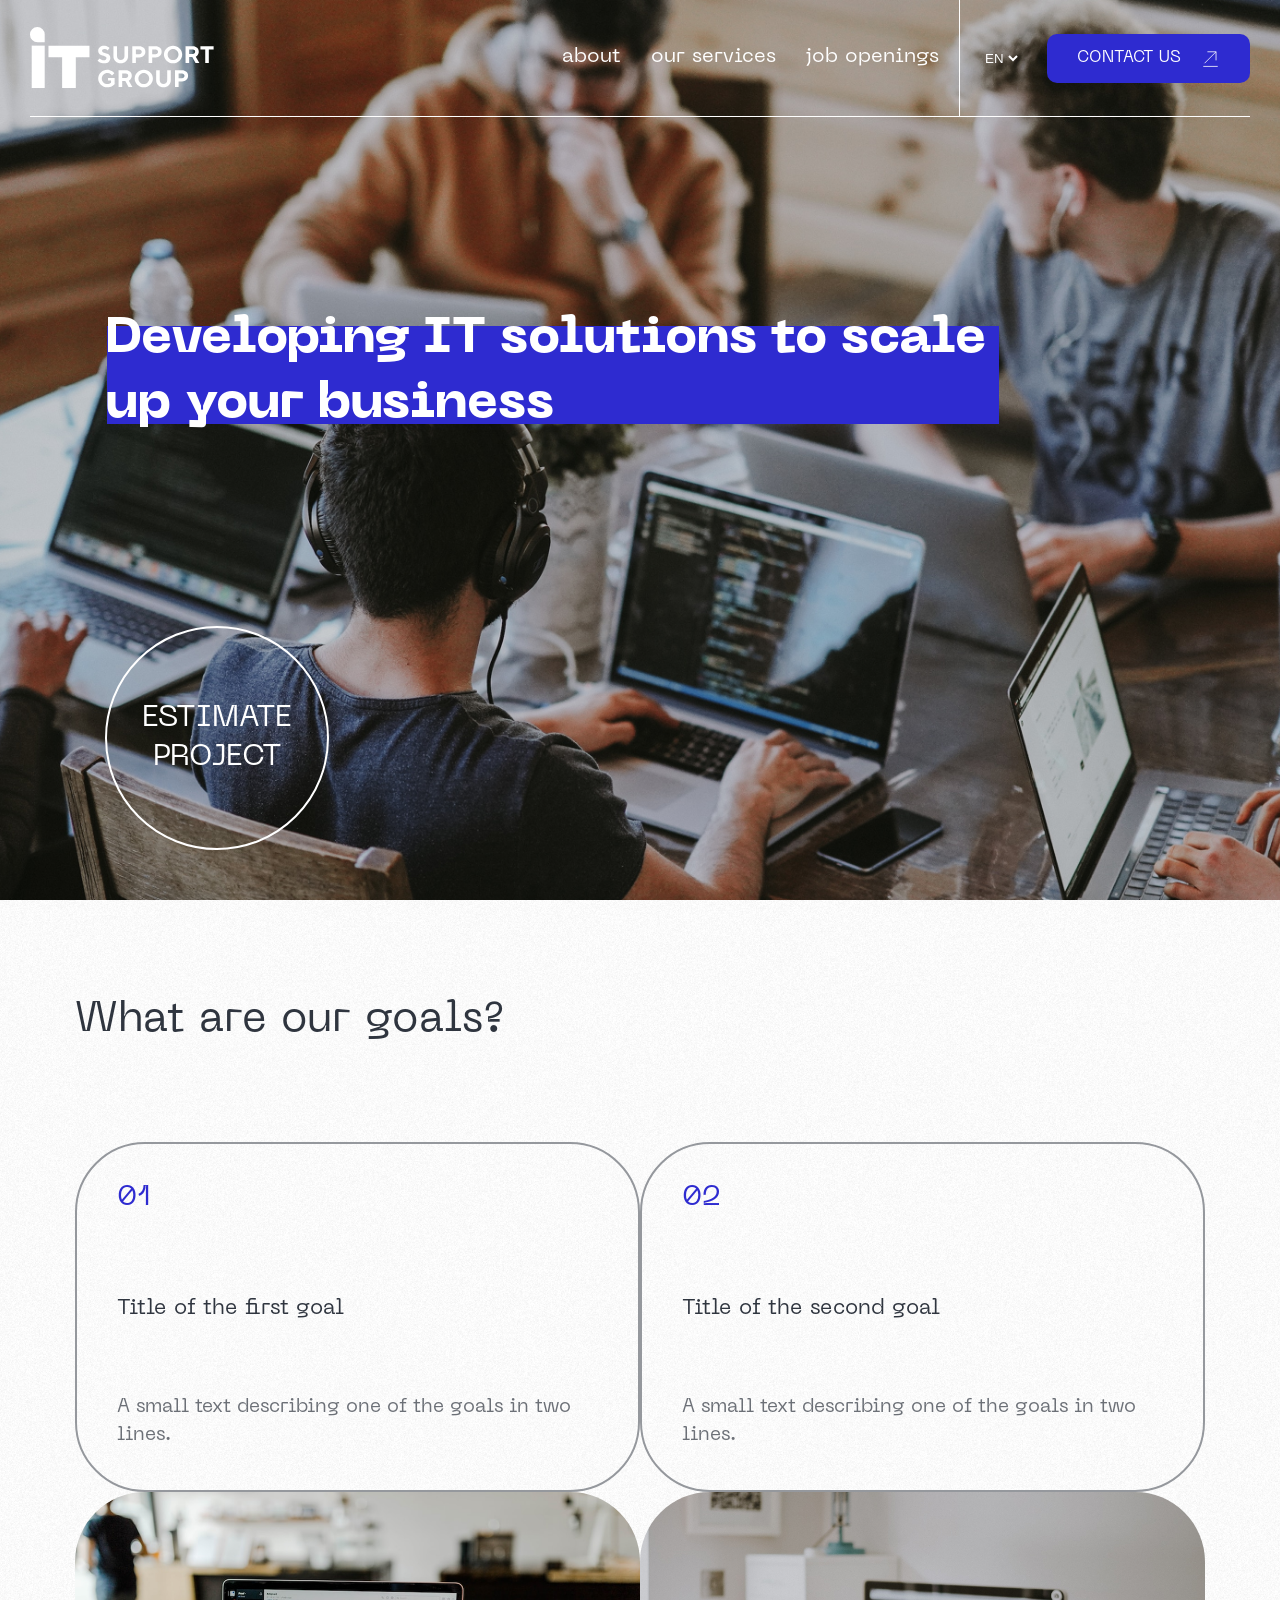
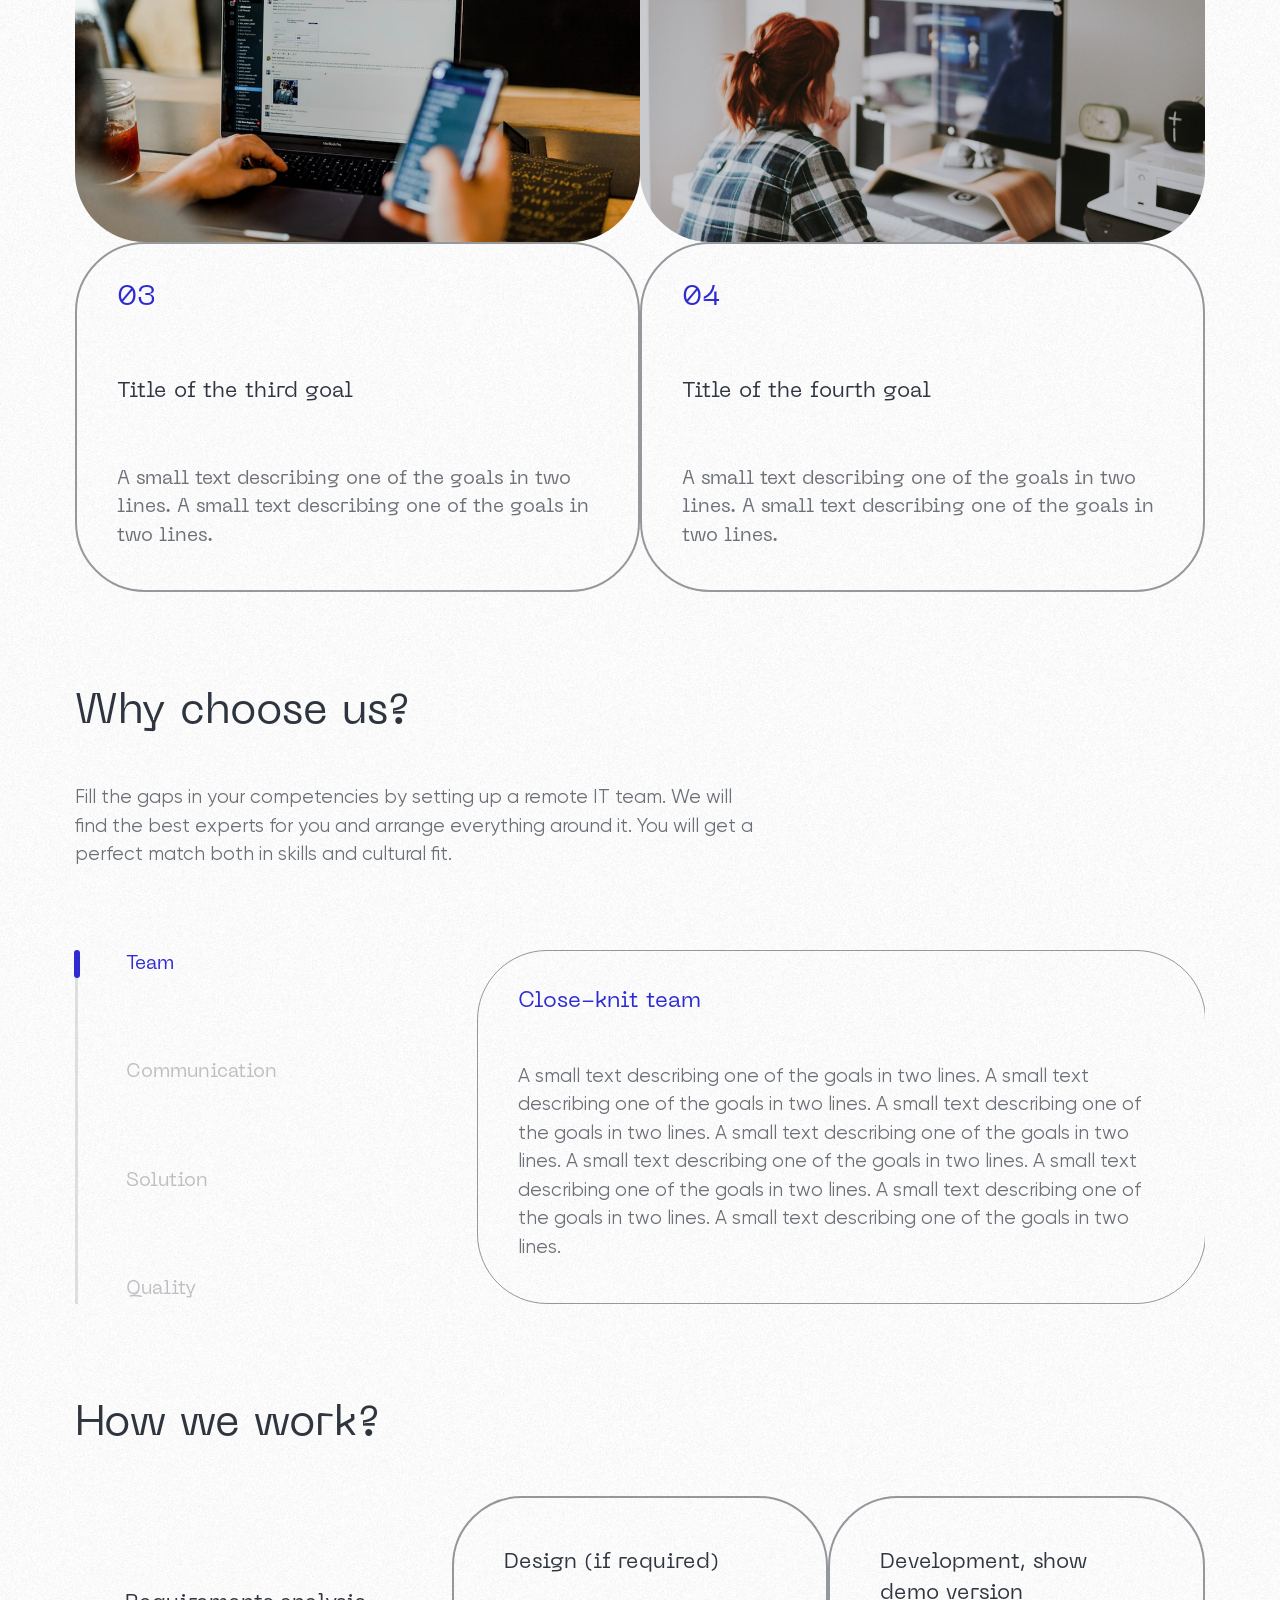
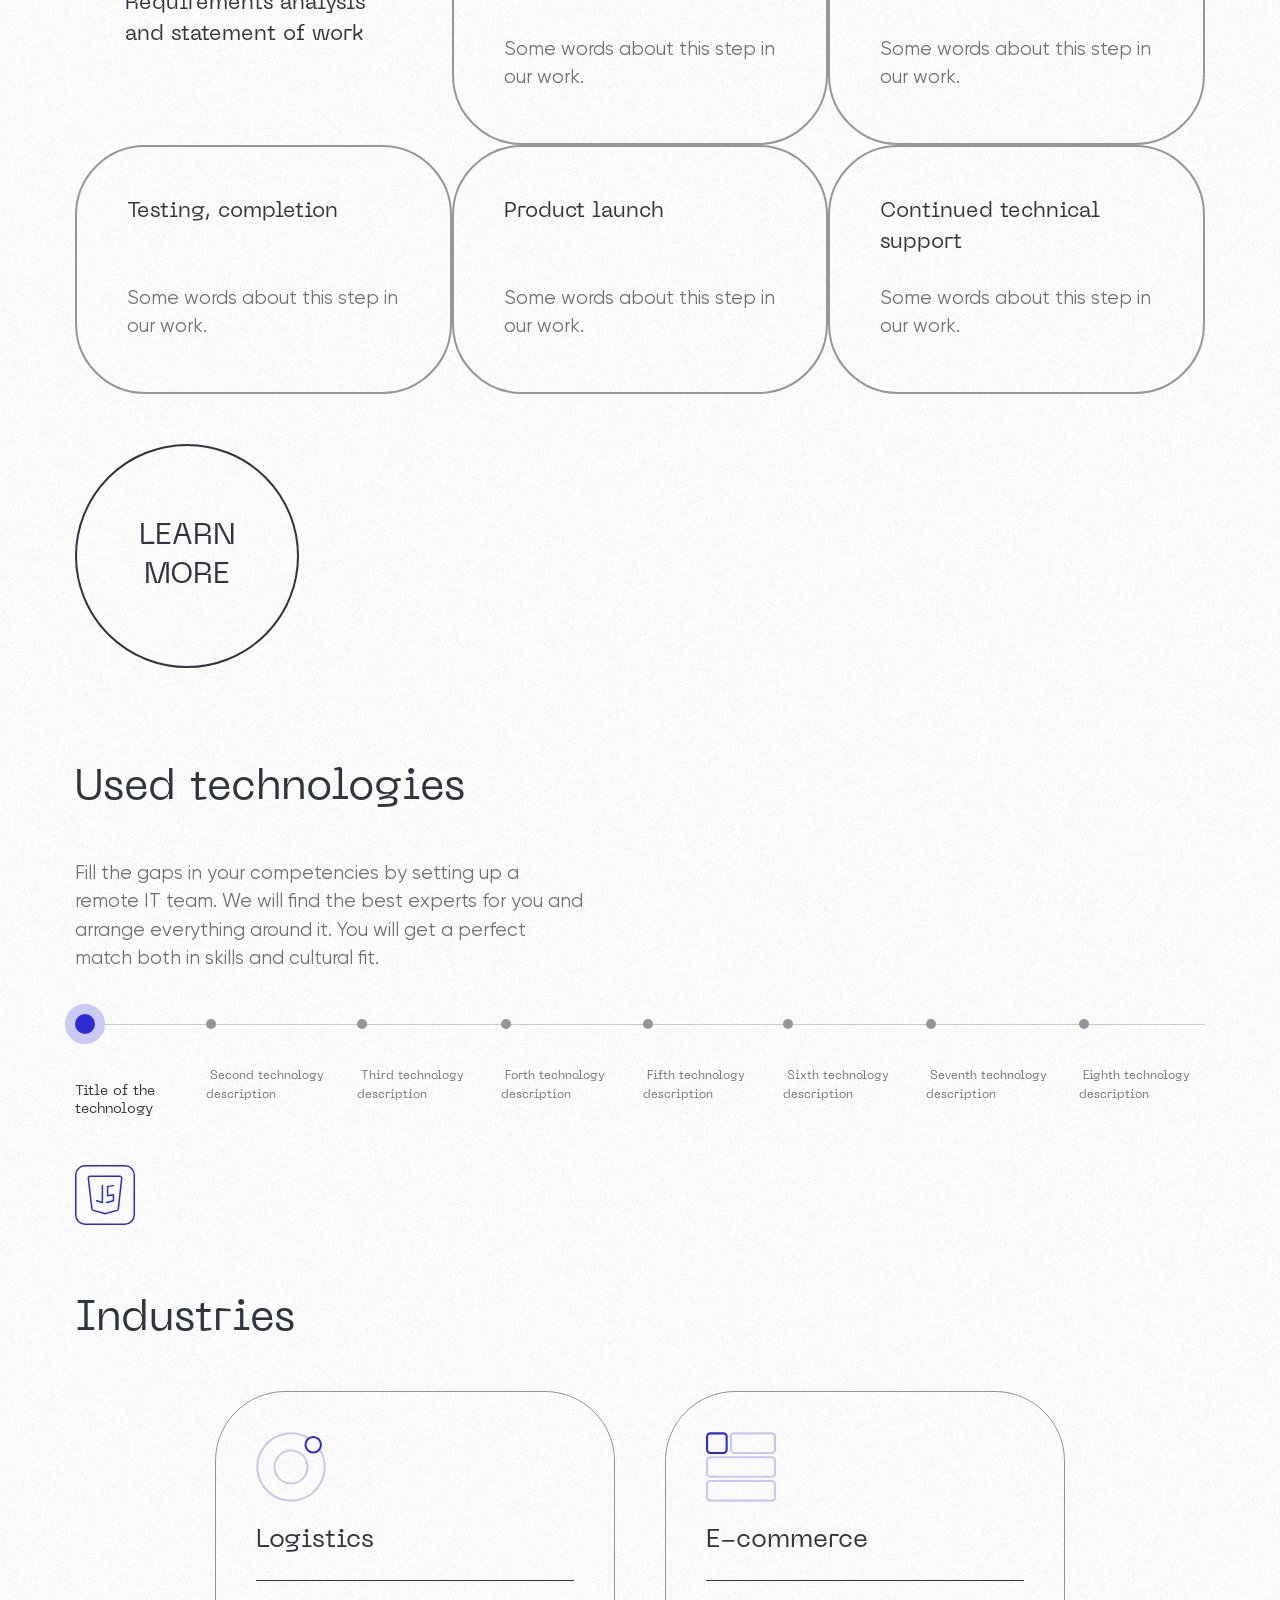
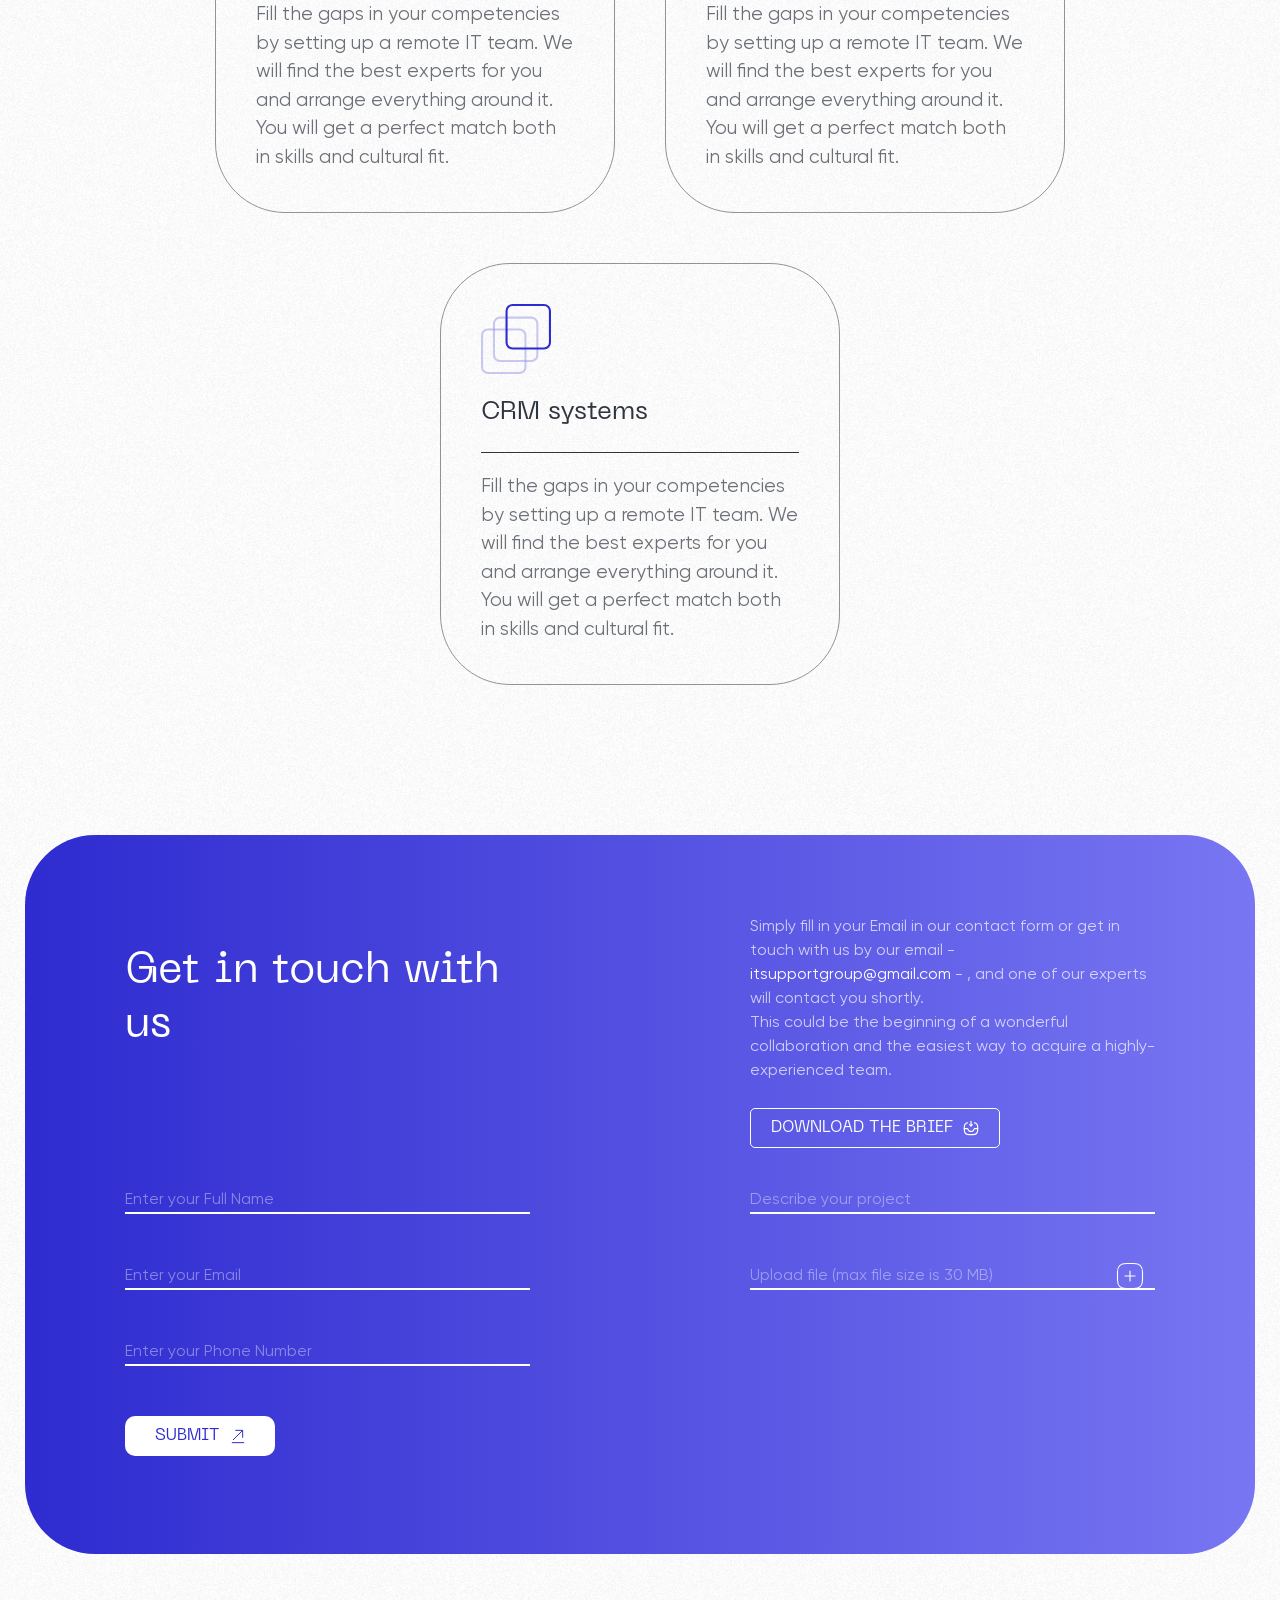
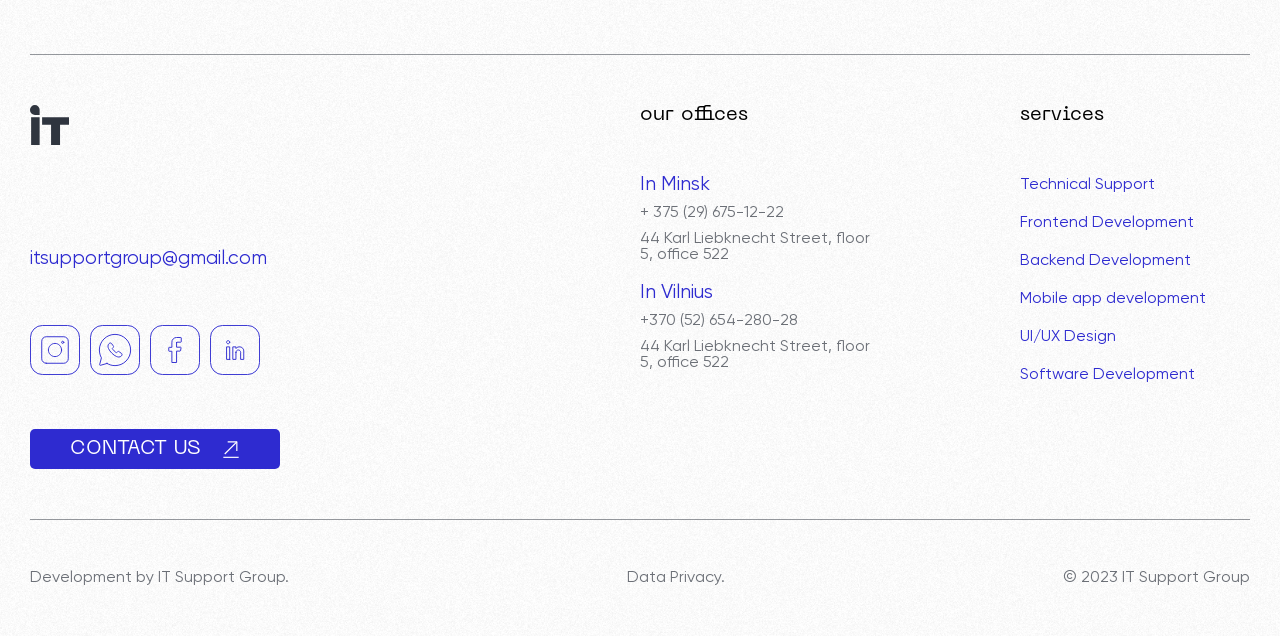
==== commit cb9daa4d: "final changes" ====
--- a/index.html
+++ b/index.html
@@ -4,14 +4,8 @@
 <head>
   <meta charset="UTF-8">
   <title>IT Support Group</title>
-
-  <!-- for mobile devices -->
   <meta name="viewport" content="width=device-width, initial-scale=1">
-
-  <!-- use last version of IE -->
   <meta http-equiv="X-UA-Compatible" content="IE=edge">
-
-  <!-- additional styles -->
   <link href="css/swiper.min.css" rel="stylesheet" type="text/css">
   <link href="css/style.css" rel="stylesheet" type="text/css">
 </head>
@@ -55,15 +49,7 @@
 
       <a href="#" class="header__contact-link">
         <span class="header__contact-text">Contact us</span>
-        <svg class="header__contact-icon" width="60" height="60" viewBox="0 0 60 60" fill="none"
-          xmlns="http://www.w3.org/2000/svg">
-          <path d="M51.25 55H8.75" stroke="#2E2BD0" stroke-width="2.5" stroke-miterlimit="10" stroke-linecap="square"
-            stroke-linejoin="round" />
-          <path d="M46.25 10L12.5 43.75" stroke="#2E2BD0" stroke-width="2.5" stroke-miterlimit="10"
-            stroke-linecap="square" stroke-linejoin="round" />
-          <path d="M47.5 34.425V8.75H21.825" stroke="#2E2BD0" stroke-width="2.5" stroke-miterlimit="10"
-            stroke-linecap="square" stroke-linejoin="round" />
-        </svg>
+        <svg class="header__contact-icon" width="60" height="60" viewBox="0 0 60 60" fill="none" xmlns="http://www.w3.org/2000/svg"><path d="M51.25 55H8.75" stroke="#2E2BD0" stroke-width="2.5" stroke-miterlimit="10" stroke-linecap="square" stroke-linejoin="round" /><path d="M46.25 10L12.5 43.75" stroke="#2E2BD0" stroke-width="2.5"  stroke-miterlimit="10" stroke-linecap="square" stroke-linejoin="round" /><path d="M47.5 34.425V8.75H21.825" stroke="#2E2BD0" stroke-width="2.5" stroke-miterlimit="10" stroke-linecap="square" stroke-linejoin="round" /></svg>
       </a>
     </div>
 
@@ -302,9 +288,9 @@
 
       <div class="reviews__slider swiper2">
 
-        <div class="swiper-wrapper">
-
-          <div class="reviews__slider-item swiper-slide">
+        <div class="reviews__slider-wrapper swiper-wrapper">
+
+          <div class="reviews__slider-item swiper-slide2">
 
             <img src="img/tom-peters.png" alt="Tom Peters photo" class="reviews__slider-photo">
             <div class="reviews__slider-author">
@@ -317,17 +303,8 @@
 
             <a href="#" class="reviews__slider-link">
               View the project
-
               <svg width="34" height="34" viewBox="0 0 34 34" fill="none" xmlns="http://www.w3.org/2000/svg"
-                class="reviews__slider-icon">
-                <path d="M29.042 31.167H4.95866" stroke="#2E2BD0" stroke-width="2" stroke-miterlimit="10"
-                  stroke-linecap="square" stroke-linejoin="round" />
-                <path d="M26.209 5.66602L7.08398 24.791" stroke="#2E2BD0" stroke-width="2" stroke-miterlimit="10"
-                  stroke-linecap="square" stroke-linejoin="round" />
-                <path d="M26.917 19.5072V4.95801H12.3678" stroke="#2E2BD0" stroke-width="2" stroke-miterlimit="10"
-                  stroke-linecap="square" stroke-linejoin="round" />
-              </svg>
-
+                class="reviews__slider-icon"><path d="M29.042 31.167H4.95866" stroke="#2E2BD0" stroke-width="2" stroke-miterlimit="10" stroke-linecap="square" stroke-linejoin="round" /><path d="M26.209 5.66602L7.08398 24.791" stroke="#2E2BD0" stroke-width="2" stroke-miterlimit="10" stroke-linecap="square" stroke-linejoin="round" /><path d="M26.917 19.5072V4.95801H12.3678" stroke="#2E2BD0" stroke-width="2" stroke-miterlimit="10" stroke-linecap="square" stroke-linejoin="round" /></svg>
             </a>
 
           </div>
@@ -346,15 +323,7 @@
             <a href="#" class="reviews__slider-link">
               View the project
 
-              <svg width="34" height="34" viewBox="0 0 34 34" fill="none" xmlns="http://www.w3.org/2000/svg"
-                class="reviews__slider-icon">
-                <path d="M29.042 31.167H4.95866" stroke="#2E2BD0" stroke-width="2" stroke-miterlimit="10"
-                  stroke-linecap="square" stroke-linejoin="round" />
-                <path d="M26.209 5.66602L7.08398 24.791" stroke="#2E2BD0" stroke-width="2" stroke-miterlimit="10"
-                  stroke-linecap="square" stroke-linejoin="round" />
-                <path d="M26.917 19.5072V4.95801H12.3678" stroke="#2E2BD0" stroke-width="2" stroke-miterlimit="10"
-                  stroke-linecap="square" stroke-linejoin="round" />
-              </svg>
+              <svg width="34" height="34" viewBox="0 0 34 34" fill="none" xmlns="http://www.w3.org/2000/svg" class="reviews__slider-icon"><path d="M29.042 31.167H4.95866" stroke="#2E2BD0" stroke-width="2" stroke-miterlimit="10" stroke-linecap="square" stroke-linejoin="round" /><path d="M26.209 5.66602L7.08398 24.791" stroke="#2E2BD0" stroke-width="2" stroke-miterlimit="10" stroke-linecap="square" stroke-linejoin="round" /><path d="M26.917 19.5072V4.95801H12.3678" stroke="#2E2BD0" stroke-width="2" stroke-miterlimit="10" stroke-linecap="square" stroke-linejoin="round" /></svg>
 
             </a>
 
@@ -373,17 +342,7 @@
 
             <a href="#" class="reviews__slider-link">
               View the project
-
-              <svg width="34" height="34" viewBox="0 0 34 34" fill="none" xmlns="http://www.w3.org/2000/svg"
-                class="reviews__slider-icon">
-                <path d="M29.042 31.167H4.95866" stroke="#2E2BD0" stroke-width="2" stroke-miterlimit="10"
-                  stroke-linecap="square" stroke-linejoin="round" />
-                <path d="M26.209 5.66602L7.08398 24.791" stroke="#2E2BD0" stroke-width="2" stroke-miterlimit="10"
-                  stroke-linecap="square" stroke-linejoin="round" />
-                <path d="M26.917 19.5072V4.95801H12.3678" stroke="#2E2BD0" stroke-width="2" stroke-miterlimit="10"
-                  stroke-linecap="square" stroke-linejoin="round" />
-              </svg>
-
+              <svg width="34" height="34" viewBox="0 0 34 34" fill="none" xmlns="http://www.w3.org/2000/svg" class="reviews__slider-icon"><path d="M29.042 31.167H4.95866" stroke="#2E2BD0" stroke-width="2" stroke-miterlimit="10" stroke-linecap="square" stroke-linejoin="round" /><path d="M26.209 5.66602L7.08398 24.791" stroke="#2E2BD0" stroke-width="2" stroke-miterlimit="10" stroke-linecap="square" stroke-linejoin="round" /><path d="M26.917 19.5072V4.95801H12.3678" stroke="#2E2BD0" stroke-width="2" stroke-miterlimit="10" stroke-linecap="square" stroke-linejoin="round" /></svg>
             </a>
 
           </div>
@@ -403,19 +362,10 @@
       <ul class="industries__list">
 
         <li class="industries__item">
-
           <svg width="104" height="104" viewBox="0 0 104 104" fill="none" xmlns="http://www.w3.org/2000/svg"
-            class="industries__item-icon">
-            <path
-              d="M94.0826 24.999C100.741 35.3758 103.33 47.8467 101.353 60.0164C99.3765 72.186 92.9732 83.1963 83.3731 90.9323C73.7731 98.6684 61.6533 102.585 49.3416 101.929C37.0299 101.274 25.3945 96.0926 16.6702 87.3808C7.94588 78.6691 2.74789 67.0412 2.07461 54.7304C1.40133 42.4197 5.30023 30.2943 13.0224 20.6831C20.7447 11.0719 31.7456 4.65268 43.9124 2.65843C56.0792 0.664167 68.5538 3.23548 78.9403 9.87848"
-              stroke="#9695E7" stroke-opacity="0.5" stroke-width="3" />
-            <circle cx="52" cy="52" r="24.5" stroke="#9695E7" stroke-opacity="0.5" stroke-width="3" />
-            <circle cx="85" cy="19" r="11.5" stroke="#2E2BD0" stroke-width="3" />
-          </svg>
-
-          <h3 class="industries__item-subtitle">
-            Logistics
-          </h3>
+            class="industries__item-icon"><path d="M94.0826 24.999C100.741 35.3758 103.33 47.8467 101.353 60.0164C99.3765 72.186 92.9732 83.1963 83.3731 90.9323C73.7731 98.6684 61.6533 102.585 49.3416 101.929C37.0299 101.274 25.3945 96.0926 16.6702 87.3808C7.94588 78.6691 2.74789 67.0412 2.07461 54.7304C1.40133 42.4197 5.30023 30.2943 13.0224 20.6831C20.7447 11.0719 31.7456 4.65268 43.9124 2.65843C56.0792 0.664167 68.5538 3.23548 78.9403 9.87848" stroke="#9695E7" stroke-opacity="0.5" stroke-width="3" /><circle cx="52" cy="52" r="24.5" stroke="#9695E7" stroke-opacity="0.5" stroke-width="3" /><circle cx="85" cy="19" r="11.5" stroke="#2E2BD0" stroke-width="3" /></svg>
+
+          <h3 class="industries__item-subtitle">Logistics</h3>
 
           <hr class="industries__item-line">
 
@@ -423,27 +373,12 @@
             Fill the gaps in your competencies by setting up a remote IT team. We will find the best experts for you and
             arrange everything around it. You will get a perfect match both in skills and cultural fit.
           </p>
-
         </li>
 
         <li class="industries__item">
-
-          <svg width="100" height="99" viewBox="0 0 100 99" fill="none" xmlns="http://www.w3.org/2000/svg"
-            class="industries__item-icon">
-            <rect x="1.5" y="1.5" width="28" height="28" rx="4.5" stroke="#2E2BD0" stroke-width="3"
-              stroke-linejoin="round" />
-            <rect x="35.5" y="1.5" width="63" height="28" rx="4.5" stroke="#9695E7" stroke-opacity="0.5"
-              stroke-width="3" stroke-linejoin="round" />
-            <rect x="1.5" y="35.5" width="97" height="28" rx="4.5" stroke="#9695E7" stroke-opacity="0.5"
-              stroke-width="3" stroke-linejoin="round" />
-            <rect x="1.5" y="69.5" width="97" height="28" rx="4.5" stroke="#9695E7" stroke-opacity="0.5"
-              stroke-width="3" stroke-linejoin="round" />
-          </svg>
-
-
-          <h3 class="industries__item-subtitle">
-            E-commerce
-          </h3>
+          <svg width="100" height="99" viewBox="0 0 100 99" fill="none" xmlns="http://www.w3.org/2000/svg" class="industries__item-icon"><rect x="1.5" y="1.5" width="28" height="28" rx="4.5" stroke="#2E2BD0" stroke-width="3" stroke-linejoin="round" /><rect x="35.5" y="1.5" width="63" height="28" rx="4.5" stroke="#9695E7" stroke-opacity="0.5" stroke-width="3" stroke-linejoin="round" /><rect x="1.5" y="35.5" width="97" height="28" rx="4.5" stroke="#9695E7" stroke-opacity="0.5" stroke-width="3" stroke-linejoin="round" /><rect x="1.5" y="69.5" width="97" height="28" rx="4.5" stroke="#9695E7" stroke-opacity="0.5" stroke-width="3" stroke-linejoin="round" /></svg>
+
+          <h3 class="industries__item-subtitle">E-commerce</h3>
 
           <hr class="industries__item-line">
 
@@ -451,22 +386,12 @@
             Fill the gaps in your competencies by setting up a remote IT team. We will find the best experts for you and
             arrange everything around it. You will get a perfect match both in skills and cultural fit.
           </p>
-
         </li>
 
         <li class="industries__item">
-          <svg width="100" height="100" viewBox="0 0 100 100" fill="none" xmlns="http://www.w3.org/2000/svg"
-            class="industries__item-icon">
-            <rect x="1.5" y="36.5" width="62" height="62" rx="8.5" stroke="#9695E7" stroke-opacity="0.5"
-              stroke-width="3" />
-            <rect x="18.5" y="19.5" width="62" height="62" rx="8.5" stroke="#9695E7" stroke-opacity="0.5"
-              stroke-width="3" />
-            <rect x="36.5" y="1.5" width="62" height="62" rx="8.5" stroke="#2E2BD0" stroke-width="3" />
-          </svg>
-
-          <h3 class="industries__item-subtitle">
-            CRM systems
-          </h3>
+          <svg width="100" height="100" viewBox="0 0 100 100" fill="none" xmlns="http://www.w3.org/2000/svg" class="industries__item-icon"><rect x="1.5" y="36.5" width="62" height="62" rx="8.5" stroke="#9695E7" stroke-opacity="0.5" stroke-width="3" /><rect x="18.5" y="19.5" width="62" height="62" rx="8.5" stroke="#9695E7" stroke-opacity="0.5" stroke-width="3" /><rect x="36.5" y="1.5" width="62" height="62" rx="8.5" stroke="#2E2BD0" stroke-width="3" /></svg>
+
+          <h3 class="industries__item-subtitle">CRM systems</h3>
 
           <hr class="industries__item-line">
 
@@ -481,9 +406,7 @@
 
     <section class="contact-us">
 
-      <h2 class="contact-us__title">
-        Get in touch with us
-      </h2>
+      <h2 class="contact-us__title">Get in touch with us</h2>
 
       <p class="contact-us__text">
         Simply fill in your Email in our contact form or get in touch with us by our email - <a
@@ -494,51 +417,25 @@
 
       <button type="button" class="contact-us__btn">
         Download the brief
-        <svg width="34" height="34" viewBox="0 0 34 34" fill="none" xmlns="http://www.w3.org/2000/svg"
-          class="contact-us__btn-icon">
-          <path d="M17 2.83301V12.7497L19.8333 9.91634" stroke="white" stroke-width="2.5" stroke-linecap="round"
-            stroke-linejoin="round" />
-          <path d="M17.0003 12.7503L14.167 9.91699" stroke="white" stroke-width="2.5" stroke-linecap="round"
-            stroke-linejoin="round" />
-          <path
-            d="M2.80469 18.417H9.05219C9.59052 18.417 10.0722 18.7145 10.313 19.1962L11.9705 22.5112C12.4522 23.4745 13.4297 24.0837 14.5064 24.0837H19.5072C20.5839 24.0837 21.5614 23.4745 22.043 22.5112L23.7005 19.1962C23.9414 18.7145 24.4372 18.417 24.9614 18.417H31.138"
-            stroke="white" stroke-width="2.5" stroke-linecap="round" stroke-linejoin="round" />
-          <path
-            d="M9.91634 5.85059C4.90134 6.58725 2.83301 9.53392 2.83301 15.5831V21.2498C2.83301 28.3331 5.66634 31.1664 12.7497 31.1664H21.2497C28.333 31.1664 31.1663 28.3331 31.1663 21.2498V15.5831C31.1663 9.53392 29.098 6.58725 24.083 5.85059"
-            stroke="white" stroke-width="2.5" stroke-linecap="round" stroke-linejoin="round" />
-        </svg>
-
+        <svg width="34" height="34" viewBox="0 0 34 34" fill="none" xmlns="http://www.w3.org/2000/svg" class="contact-us__btn-icon"><path d="M17 2.83301V12.7497L19.8333 9.91634" stroke="white" stroke-width="2.5" stroke-linecap="round" stroke-linejoin="round" /><path d="M17.0003 12.7503L14.167 9.91699" stroke="white" stroke-width="2.5" stroke-linecap="round" stroke-linejoin="round" /><path d="M2.80469 18.417H9.05219C9.59052 18.417 10.0722 18.7145 10.313 19.1962L11.9705 22.5112C12.4522 23.4745 13.4297 24.0837 14.5064 24.0837H19.5072C20.5839 24.0837 21.5614 23.4745 22.043 22.5112L23.7005 19.1962C23.9414 18.7145 24.4372 18.417 24.9614 18.417H31.138" stroke="white" stroke-width="2.5" stroke-linecap="round" stroke-linejoin="round" /><path d="M9.91634 5.85059C4.90134 6.58725 2.83301 9.53392 2.83301 15.5831V21.2498C2.83301 28.3331 5.66634 31.1664 12.7497 31.1664H21.2497C28.333 31.1664 31.1663 28.3331 31.1663 21.2498V15.5831C31.1663 9.53392 29.098 6.58725 24.083 5.85059" stroke="white" stroke-width="2.5" stroke-linecap="round" stroke-linejoin="round" /></svg>
       </button>
 
       <form class="contact-us__form">
 
         <input type="text" placeholder="Enter your Full Name" class="contact-us__form-item">
-
         <input type="email" placeholder="Enter your Email" class="contact-us__form-item">
-
         <input type="tel" placeholder="Enter your Phone Number" class="contact-us__form-item">
-
         <input type="text" placeholder="Describe your project" class="contact-us__form-item">
 
         <label for="file" class="contact-us__form-file">
           <span class="contact-us__form-upload">Upload file (max file size is 30 MB)</span>
-          <input id="file" type="file" placeholder="Upload file (max file size is 30 MB)" hidden
-            class="contact-us__form-item">
-
+
+          <input id="file" type="file" placeholder="Upload file (max file size is 30 MB)" hidden class="contact-us__form-item">
         </label>
 
         <button type="button" class="contact-us__form-btn">
           Submit
-          <svg width="24" height="24" viewBox="0 0 24 24" fill="none" xmlns="http://www.w3.org/2000/svg"
-            class="contact-us__form-svg">
-            <path d="M20.5 22H3.5" stroke="#2E2BD0" stroke-width="1.5" stroke-miterlimit="10" stroke-linecap="square"
-              stroke-linejoin="round" />
-            <path d="M18.5 4L5 17.5" stroke="#2E2BD0" stroke-width="1.5" stroke-miterlimit="10" stroke-linecap="square"
-              stroke-linejoin="round" />
-            <path d="M19 13.77V3.5H8.73" stroke="#2E2BD0" stroke-width="1.5" stroke-miterlimit="10"
-              stroke-linecap="square" stroke-linejoin="round" />
-          </svg>
-
+          <svg width="24" height="24" viewBox="0 0 24 24" fill="none" xmlns="http://www.w3.org/2000/svg" class="contact-us__form-svg"><path d="M20.5 22H3.5" stroke="#2E2BD0" stroke-width="1.5" stroke-miterlimit="10" stroke-linecap="square" stroke-linejoin="round" /><path d="M18.5 4L5 17.5" stroke="#2E2BD0" stroke-width="1.5" stroke-miterlimit="10" stroke-linecap="square" stroke-linejoin="round" /><path d="M19 13.77V3.5H8.73" stroke="#2E2BD0" stroke-width="1.5" stroke-miterlimit="10" stroke-linecap="square" stroke-linejoin="round" /></svg>
         </button>
 
       </form>
@@ -548,122 +445,42 @@
   </main>
 
   <footer class="footer">
+
     <div class="footer__contacts">
 
       <a href="#" class="footer__logo-link"></a>
-
       <a href="mailto:itsupportgroup@gmail.com" class="footer__contacts-email">itsupportgroup@gmail.com</a>
 
       <ul class="footer__contacts-list">
-
         <li class="footer__contacts-item">
-
           <a href="#" class="footer__social-link">
-            <svg width="60" height="60" viewBox="0 0 60 60" fill="none" xmlns="http://www.w3.org/2000/svg"
-              class="footer__social-icon">
-              <rect x="0.5625" y="0.5625" width="58.875" height="58.875" rx="14.4375" stroke="#2E2BD0"
-                stroke-width="1.125" />
-              <g clip-path="url(#clip0_372_590)">
-                <mask id="mask0_372_590" style="mask-type:luminance" maskUnits="userSpaceOnUse" x="7" y="7" width="46"
-                  height="46">
-                  <path d="M7.5 7.5H52.5V52.5H7.5V7.5Z" fill="white" />
-                </mask>
-                <g mask="url(#mask0_372_590)">
-                  <path
-                    d="M37.9102 30C37.9102 34.3687 34.3687 37.9102 30 37.9102C25.6313 37.9102 22.0898 34.3687 22.0898 30C22.0898 25.6313 25.6313 22.0898 30 22.0898C34.3687 22.0898 37.9102 25.6313 37.9102 30Z"
-                    stroke="#2E2BD0" stroke-width="1.125" stroke-miterlimit="10" stroke-linecap="round"
-                    stroke-linejoin="round" />
-                  <path
-                    d="M19.4531 45.9082C16.5407 45.9082 14.0918 43.4593 14.0918 40.5469V19.4531C14.0918 16.5407 16.5407 14.0918 19.4531 14.0918H40.5469C43.4593 14.0918 45.9082 16.5407 45.9082 19.4531V40.5469C45.9082 43.4593 43.4593 45.9082 40.5469 45.9082H19.4531Z"
-                    stroke="#2E2BD0" stroke-width="1.125" stroke-miterlimit="10" stroke-linecap="round"
-                    stroke-linejoin="round" />
-                  <path
-                    d="M40.5469 20.7715C40.5469 21.4996 39.9566 22.0898 39.2285 22.0898C38.5004 22.0898 37.9102 21.4996 37.9102 20.7715C37.9102 20.0434 38.5004 19.4531 39.2285 19.4531C39.9566 19.4531 40.5469 20.0434 40.5469 20.7715Z"
-                    stroke="#2E2BD0" stroke-width="1.125" stroke-miterlimit="10" stroke-linecap="round"
-                    stroke-linejoin="round" />
-                </g>
-              </g>
-              <defs>
-                <clipPath id="clip0_372_590">
-                  <rect width="45" height="45" fill="white" transform="translate(7.5 7.5)" />
-                </clipPath>
-              </defs>
-            </svg>
+            <svg width="60" height="60" viewBox="0 0 60 60" fill="none" xmlns="http://www.w3.org/2000/svg" class="footer__social-icon"><rect x="0.5625" y="0.5625" width="58.875" height="58.875" rx="14.4375" stroke="#2E2BD0" stroke-width="1.125" /><g clip-path="url(#clip0_372_590)"><mask id="mask0_372_590" style="mask-type:luminance" maskUnits="userSpaceOnUse" x="7" y="7" width="46" height="46"><path d="M7.5 7.5H52.5V52.5H7.5V7.5Z" fill="white" /></mask><g mask="url(#mask0_372_590)"><path d="M37.9102 30C37.9102 34.3687 34.3687 37.9102 30 37.9102C25.6313 37.9102 22.0898 34.3687 22.0898 30C22.0898 25.6313 25.6313 22.0898 30 22.0898C34.3687 22.0898 37.9102 25.6313 37.9102 30Z" stroke="#2E2BD0" stroke-width="1.125" stroke-miterlimit="10" stroke-linecap="round" stroke-linejoin="round" /><path d="M19.4531 45.9082C16.5407 45.9082 14.0918 43.4593 14.0918 40.5469V19.4531C14.0918 16.5407 16.5407 14.0918 19.4531 14.0918H40.5469C43.4593 14.0918 45.9082 16.5407 45.9082 19.4531V40.5469C45.9082 43.4593 43.4593 45.9082 40.5469 45.9082H19.4531Z" stroke="#2E2BD0" stroke-width="1.125" stroke-miterlimit="10" stroke-linecap="round" stroke-linejoin="round" /><path d="M40.5469 20.7715C40.5469 21.4996 39.9566 22.0898 39.2285 22.0898C38.5004 22.0898 37.9102 21.4996 37.9102 20.7715C37.9102 20.0434 38.5004 19.4531 39.2285 19.4531C39.9566 19.4531 40.5469 20.0434 40.5469 20.7715Z" stroke="#2E2BD0" stroke-width="1.125" stroke-miterlimit="10" stroke-linecap="round" stroke-linejoin="round" /></g></g><defs><clipPath id="clip0_372_590"><rect width="45" height="45" fill="white" transform="translate(7.5 7.5)" /></clipPath></defs></svg>
           </a>
-
         </li>
 
         <li class="footer__contacts-item">
-
           <a href="#" class="footer__social-link">
-            <svg width="60" height="60" viewBox="0 0 60 60" fill="none" xmlns="http://www.w3.org/2000/svg"
-              class="footer__social-icon">
-              <rect x="0.5625" y="0.5625" width="58.875" height="58.875" rx="14.4375" stroke="#2E2BD0"
-                stroke-width="1.125" />
-              <path
-                d="M20.4375 46.125C23.25 47.8125 26.625 48.75 30 48.75C40.3125 48.75 48.75 40.3125 48.75 30C48.75 19.6875 40.3125 11.25 30 11.25C19.6875 11.25 11.25 19.6875 11.25 30C11.25 33.375 12.1875 36.5625 13.6875 39.375L11.5803 47.4795C11.4343 48.0412 11.9542 48.5488 12.5122 48.3894L20.4375 46.125Z"
-                stroke="#2E2BD0" stroke-width="1.125" stroke-miterlimit="10" stroke-linecap="round"
-                stroke-linejoin="round" />
-              <path
-                d="M38.4375 35.3409C38.4375 35.6447 38.3699 35.9569 38.2262 36.2606C38.0826 36.5644 37.8967 36.8513 37.6516 37.1213C37.2376 37.5769 36.7813 37.9059 36.2658 38.1169C35.7588 38.3278 35.2095 38.4375 34.618 38.4375C33.7561 38.4375 32.835 38.235 31.8633 37.8216C30.8915 37.4081 29.9197 36.8513 28.9564 36.1509C27.9846 35.4422 27.0636 34.6575 26.1847 33.7884C25.3144 32.9109 24.5285 31.9913 23.8271 31.0294C23.1342 30.0675 22.5765 29.1056 22.1709 28.1522C21.7653 27.1903 21.5625 26.2706 21.5625 25.3931C21.5625 24.8194 21.6639 24.2709 21.8667 23.7647C22.0695 23.25 22.3906 22.7775 22.8385 22.3556C23.3793 21.8241 23.9708 21.5625 24.5961 21.5625C24.8327 21.5625 25.0693 21.6131 25.2806 21.7144C25.5003 21.8156 25.6946 21.9675 25.8467 22.1869L27.8072 24.9459C27.9593 25.1569 28.0691 25.3509 28.1452 25.5366C28.2212 25.7138 28.2635 25.8909 28.2635 26.0513C28.2635 26.2538 28.2043 26.4562 28.086 26.6503C27.9762 26.8444 27.8156 27.0469 27.6128 27.2494L26.9706 27.9159C26.8777 28.0087 26.8354 28.1184 26.8354 28.2534C26.8354 28.3209 26.8439 28.38 26.8608 28.4475C26.8861 28.515 26.9115 28.5656 26.9284 28.6162C27.0805 28.8947 27.3424 29.2575 27.7142 29.6963C28.0945 30.135 28.5001 30.5822 28.9395 31.0294C29.3958 31.4766 29.8352 31.89 30.2831 32.2697C30.7225 32.6409 31.0858 32.8941 31.3732 33.0459C31.4154 33.0628 31.4661 33.0881 31.5253 33.1134C31.5929 33.1387 31.6605 33.1472 31.7365 33.1472C31.8802 33.1472 31.99 33.0966 32.083 33.0038L32.7252 32.3709C32.9364 32.16 33.1392 31.9997 33.3336 31.8984C33.5279 31.7803 33.7223 31.7212 33.9336 31.7212C34.0941 31.7212 34.2631 31.755 34.449 31.8309C34.6349 31.9069 34.8293 32.0166 35.0405 32.16L37.8375 34.1428C38.0572 34.2947 38.2093 34.4719 38.3023 34.6828C38.3868 34.8937 38.4375 35.1047 38.4375 35.3409Z"
-                stroke="#2E2BD0" stroke-width="1.125" stroke-miterlimit="10" />
-            </svg>
+            <svg width="60" height="60" viewBox="0 0 60 60" fill="none" xmlns="http://www.w3.org/2000/svg" class="footer__social-icon"><rect x="0.5625" y="0.5625" width="58.875" height="58.875" rx="14.4375" stroke="#2E2BD0" stroke-width="1.125" /><path d="M20.4375 46.125C23.25 47.8125 26.625 48.75 30 48.75C40.3125 48.75 48.75 40.3125 48.75 30C48.75 19.6875 40.3125 11.25 30 11.25C19.6875 11.25 11.25 19.6875 11.25 30C11.25 33.375 12.1875 36.5625 13.6875 39.375L11.5803 47.4795C11.4343 48.0412 11.9542 48.5488 12.5122 48.3894L20.4375 46.125Z" stroke="#2E2BD0" stroke-width="1.125" stroke-miterlimit="10" stroke-linecap="round" stroke-linejoin="round" /><path d="M38.4375 35.3409C38.4375 35.6447 38.3699 35.9569 38.2262 36.2606C38.0826 36.5644 37.8967 36.8513 37.6516 37.1213C37.2376 37.5769 36.7813 37.9059 36.2658 38.1169C35.7588 38.3278 35.2095 38.4375 34.618 38.4375C33.7561 38.4375 32.835 38.235 31.8633 37.8216C30.8915 37.4081 29.9197 36.8513 28.9564 36.1509C27.9846 35.4422 27.0636 34.6575 26.1847 33.7884C25.3144 32.9109 24.5285 31.9913 23.8271 31.0294C23.1342 30.0675 22.5765 29.1056 22.1709 28.1522C21.7653 27.1903 21.5625 26.2706 21.5625 25.3931C21.5625 24.8194 21.6639 24.2709 21.8667 23.7647C22.0695 23.25 22.3906 22.7775 22.8385 22.3556C23.3793 21.8241 23.9708 21.5625 24.5961 21.5625C24.8327 21.5625 25.0693 21.6131 25.2806 21.7144C25.5003 21.8156 25.6946 21.9675 25.8467 22.1869L27.8072 24.9459C27.9593 25.1569 28.0691 25.3509 28.1452 25.5366C28.2212 25.7138 28.2635 25.8909 28.2635 26.0513C28.2635 26.2538 28.2043 26.4562 28.086 26.6503C27.9762 26.8444 27.8156 27.0469 27.6128 27.2494L26.9706 27.9159C26.8777 28.0087 26.8354 28.1184 26.8354 28.2534C26.8354 28.3209 26.8439 28.38 26.8608 28.4475C26.8861 28.515 26.9115 28.5656 26.9284 28.6162C27.0805 28.8947 27.3424 29.2575 27.7142 29.6963C28.0945 30.135 28.5001 30.5822 28.9395 31.0294C29.3958 31.4766 29.8352 31.89 30.2831 32.2697C30.7225 32.6409 31.0858 32.8941 31.3732 33.0459C31.4154 33.0628 31.4661 33.0881 31.5253 33.1134C31.5929 33.1387 31.6605 33.1472 31.7365 33.1472C31.8802 33.1472 31.99 33.0966 32.083 33.0038L32.7252 32.3709C32.9364 32.16 33.1392 31.9997 33.3336 31.8984C33.5279 31.7803 33.7223 31.7212 33.9336 31.7212C34.0941 31.7212 34.2631 31.755 34.449 31.8309C34.6349 31.9069 34.8293 32.0166 35.0405 32.16L37.8375 34.1428C38.0572 34.2947 38.2093 34.4719 38.3023 34.6828C38.3868 34.8937 38.4375 35.1047 38.4375 35.3409Z" stroke="#2E2BD0" stroke-width="1.125" stroke-miterlimit="10" /></svg>
           </a>
-
         </li>
 
         <li class="footer__contacts-item">
-
           <a href="#" class="footer__social-link">
-            <svg width="60" height="60" viewBox="0 0 60 60" fill="none" xmlns="http://www.w3.org/2000/svg"
-              class="footer__social-icon">
-              <rect x="0.5625" y="0.5625" width="58.875" height="58.875" rx="14.4375" stroke="#2E2BD0"
-                stroke-width="1.125" />
-              <path
-                d="M31.875 21.1875V26.625H36.75C37.125 26.625 37.3125 27 37.3125 27.375L36.5625 30.9375C36.5625 31.125 36.1875 31.3125 36 31.3125H31.875V45H26.25V31.5H23.0625C22.6875 31.5 22.5 31.3125 22.5 30.9375V27.375C22.5 27 22.6875 26.8125 23.0625 26.8125H26.25V20.625C26.25 17.4375 28.6875 15 31.875 15H36.9375C37.3125 15 37.5 15.1875 37.5 15.5625V20.0625C37.5 20.4375 37.3125 20.625 36.9375 20.625H32.4375C32.0625 20.625 31.875 20.8125 31.875 21.1875Z"
-                stroke="#2E2BD0" stroke-width="1.125" stroke-miterlimit="10" stroke-linecap="round" />
-            </svg>
+            <svg width="60" height="60" viewBox="0 0 60 60" fill="none" xmlns="http://www.w3.org/2000/svg" class="footer__social-icon"><rect x="0.5625" y="0.5625" width="58.875" height="58.875" rx="14.4375" stroke="#2E2BD0" stroke-width="1.125" /><path d="M31.875 21.1875V26.625H36.75C37.125 26.625 37.3125 27 37.3125 27.375L36.5625 30.9375C36.5625 31.125 36.1875 31.3125 36 31.3125H31.875V45H26.25V31.5H23.0625C22.6875 31.5 22.5 31.3125 22.5 30.9375V27.375C22.5 27 22.6875 26.8125 23.0625 26.8125H26.25V20.625C26.25 17.4375 28.6875 15 31.875 15H36.9375C37.3125 15 37.5 15.1875 37.5 15.5625V20.0625C37.5 20.4375 37.3125 20.625 36.9375 20.625H32.4375C32.0625 20.625 31.875 20.8125 31.875 21.1875Z" stroke="#2E2BD0" stroke-width="1.125" stroke-miterlimit="10" stroke-linecap="round" /></svg>
           </a>
-
         </li>
 
         <li class="footer__contacts-item">
-
           <a href="#" class="footer__social-link">
-            <svg width="60" height="60" viewBox="0 0 60 60" fill="none" xmlns="http://www.w3.org/2000/svg"
-              class="footer__social-icon">
-              <rect x="0.5625" y="0.5625" width="58.875" height="58.875" rx="14.4375" stroke="#2E2BD0"
-                stroke-width="1.125" />
-              <path d="M23.625 41.25H19.875V26.25H23.625V41.25Z" stroke="#2E2BD0" stroke-width="1.125"
-                stroke-miterlimit="10" stroke-linecap="round" stroke-linejoin="round" />
-              <path
-                d="M23.625 20.625C23.625 21.6606 22.7855 22.5 21.75 22.5C20.7145 22.5 19.875 21.6606 19.875 20.625C19.875 19.5894 20.7145 18.75 21.75 18.75C22.7855 18.75 23.625 19.5894 23.625 20.625Z"
-                stroke="#2E2BD0" stroke-width="1.125" stroke-miterlimit="10" stroke-linecap="round"
-                stroke-linejoin="round" />
-              <path
-                d="M31.125 32.8125C31.125 31.2592 32.3842 30 33.9375 30C35.4908 30 36.75 31.2592 36.75 32.8125V41.25H40.5V31.1588C40.5 30.3968 40.3226 29.6451 39.9817 28.9635C38.3204 25.6409 33.7586 25.4914 31.5623 27.6878L31.125 28.125V26.25H27.375V41.25H31.125V32.8125Z"
-                stroke="#2E2BD0" stroke-width="1.125" stroke-miterlimit="10" stroke-linecap="round"
-                stroke-linejoin="round" />
-            </svg>
+            <svg width="60" height="60" viewBox="0 0 60 60" fill="none" xmlns="http://www.w3.org/2000/svg" class="footer__social-icon"><rect x="0.5625" y="0.5625" width="58.875" height="58.875" rx="14.4375" stroke="#2E2BD0" stroke-width="1.125" /><path d="M23.625 41.25H19.875V26.25H23.625V41.25Z" stroke="#2E2BD0" stroke-width="1.125" stroke-miterlimit="10" stroke-linecap="round" stroke-linejoin="round" /><path d="M23.625 20.625C23.625 21.6606 22.7855 22.5 21.75 22.5C20.7145 22.5 19.875 21.6606 19.875 20.625C19.875 19.5894 20.7145 18.75 21.75 18.75C22.7855 18.75 23.625 19.5894 23.625 20.625Z" stroke="#2E2BD0" stroke-width="1.125" stroke-miterlimit="10" stroke-linecap="round" stroke-linejoin="round" /><path d="M31.125 32.8125C31.125 31.2592 32.3842 30 33.9375 30C35.4908 30 36.75 31.2592 36.75 32.8125V41.25H40.5V31.1588C40.5 30.3968 40.3226 29.6451 39.9817 28.9635C38.3204 25.6409 33.7586 25.4914 31.5623 27.6878L31.125 28.125V26.25H27.375V41.25H31.125V32.8125Z" stroke="#2E2BD0" stroke-width="1.125" stroke-miterlimit="10" stroke-linecap="round" stroke-linejoin="round" /></svg>
           </a>
-
         </li>
 
       </ul>
 
       <a href="#" class="footer__contacts-btn">
-
         <span class="footer__contacts-text">Contact us</span>
-        <svg width="34" height="34" viewBox="0 0 34 34" fill="none" xmlns="http://www.w3.org/2000/svg"
-          class="footer__contact-icon">
-          <path d="M29.042 31.166H4.95866" stroke="white" stroke-width="2" stroke-miterlimit="10"
-            stroke-linecap="square" stroke-linejoin="round" />
-          <path d="M26.209 5.66797L7.08398 24.793" stroke="white" stroke-width="2" stroke-miterlimit="10"
-            stroke-linecap="square" stroke-linejoin="round" />
-          <path d="M26.917 19.5082V4.95898H12.3678" stroke="white" stroke-width="2" stroke-miterlimit="10"
-            stroke-linecap="square" stroke-linejoin="round" />
-        </svg>
-
+        <svg width="34" height="34" viewBox="0 0 34 34" fill="none" xmlns="http://www.w3.org/2000/svg" class="footer__contact-icon"><path d="M29.042 31.166H4.95866" stroke="white" stroke-width="2" stroke-miterlimit="10" stroke-linecap="square" stroke-linejoin="round" /><path d="M26.209 5.66797L7.08398 24.793" stroke="white" stroke-width="2" stroke-miterlimit="10" stroke-linecap="square" stroke-linejoin="round" /><path d="M26.917 19.5082V4.95898H12.3678" stroke="white" stroke-width="2" stroke-miterlimit="10" stroke-linecap="square" stroke-linejoin="round" /></svg>
       </a>
     </div>
 
@@ -672,24 +489,15 @@
 
       <ul class="footer__offices-list">
         <li class="footer__offices-city">
-
           <span class="footer__offices-name">In Minsk</span>
-
           <a href="tel:+375296751222" class="footer__offices-link">+ 375 (29) 675-12-22</a>
-
-          <a href="https://maps.google.com/?q=ул. Карла Либкнехта, 44, Минск" class="footer__offices-link"
-            target="_blank">44 Karl Liebknecht Street, floor 5, office 522</a>
-
+          <a href="https://maps.google.com/?q=ул. Карла Либкнехта, 44, Минск" class="footer__offices-link" target="_blank">44 Karl Liebknecht Street, floor 5, office 522</a>
         </li>
 
         <li class="footer__offices-city">
-
           <span class="footer__offices-name">In Vilnius</span>
-
           <a href="tel:+3705265428028" class="footer__offices-link">+370 (52) 654-280-28</a>
-
-          <a href="https://maps.google.com/?q=ул. Карла Либкнехта, 44, Минск" class="footer__offices-link"
-            target="_blank">44 Karl Liebknecht Street, floor 5, office 522</a>
+          <a href="https://maps.google.com/?q=ул. Карла Либкнехта, 44, Минск" class="footer__offices-link" target="_blank">44 Karl Liebknecht Street, floor 5, office 522</a>
 
         </li>
 
--- a/css/style.css
+++ b/css/style.css
@@ -75,962 +75,955 @@
 }
 
 /* header */
-@media (max-width: 1920px) {
-
-
-  .header {
-    background: center/cover url(../img/header-bg.png) no-repeat, rgba(47, 53, 63, 0.4);
-    padding: 0 30px 50px;
-    height: 100vh;
-    display: grid;
-    grid-template-rows: auto 2fr;
-    grid-template-areas:
-      "header__top"
-      "header__content";
-  }
-
-  .header__top {
-    display: grid;
-    grid-template-columns: auto 1fr auto auto;
-    grid-template-rows: 116px;
-    border-bottom: 1px solid #fff;
-  }
-
-  .menu__function {
-    display: flex;
-    justify-content: flex-end;
-    border-right: 1px solid #fff;
-  }
-
-  .burger-menu {
-    display: none;
-  }
-
-  .menu {
-    align-self: center;
-    padding-right: 80px;
-  }
-
-  .menu__list {
-    display: flex;
-    gap: 120px;
-    align-self: center;
-  }
-
-  .menu__item {
-    white-space: nowrap;
-    transition: all .5s;
-    border-bottom: 2px solid transparent;
-
-    &:hover {
-      border-bottom: 2px solid #fff;
-      border-radius: 2px;
-    }
-  }
-
-  .menu__link {
-    color: #fff;
-    font: 400 24px/1 var(--font-neue);
-    text-transform: lowercase;
-  }
-
-  .header__title {
-    position: relative;
-    max-width: 480px;
-    font: 800 50px/1.3 var(--font-neue);
-    color: #fff;
-    z-index: 2;
-
-    &:before {
-      content: "";
-      position: absolute;
-      width: 87%;
-      height: 75%;
-      background: #2E2BD0;
-      left: 2px;
-      top: 15%;
-      z-index: -1;
-    }
-  }
-
-  .header__logo-link {
-    background: center/contain url(../img/header-logo.svg) no-repeat;
-    width: 204px;
-    order: -1;
-  }
-
-  .header__lang {
-    align-self: center;
-    padding: 0 95px 0 80px;
-  }
-
-  .header__lang-list {
-    background: transparent;
-    color: #fff;
-    border: 1px solid transparent;
+
+.header {
+  background: center/cover url(../img/header-bg.png) no-repeat, rgba(47, 53, 63, 0.4);
+  padding: 0 30px 50px;
+  height: 100vh;
+  display: grid;
+  grid-template-rows: auto 2fr;
+  grid-template-areas:
+    "header__top"
+    "header__content";
+}
+
+.header__top {
+  display: grid;
+  grid-template-columns: auto 1fr auto auto;
+  grid-template-rows: 116px;
+  border-bottom: 1px solid #fff;
+}
+
+.menu__function {
+  display: flex;
+  justify-content: flex-end;
+  border-right: 1px solid #fff;
+}
+
+.burger-menu {
+  display: none;
+}
+
+.menu {
+  align-self: center;
+  padding-right: 80px;
+}
+
+.menu__list {
+  display: flex;
+  gap: 120px;
+  align-self: center;
+}
+
+.menu__item {
+  white-space: nowrap;
+  transition: all .5s;
+  border-bottom: 2px solid transparent;
+
+  &:hover {
+    border-bottom: 2px solid #fff;
     border-radius: 2px;
-    transition: all .5s;
-
-    &:hover {
-      border: 1px solid #fff;
-    }
-  }
-
-  .header__lang-item {
-    color: #000;
-  }
-
-  .header__contact-link {
-    display: flex;
-    justify-content: center;
-    align-items: center;
-    gap: 20px;
-    white-space: nowrap;
-    padding: 20px 40px;
-    background: #2E2BD0;
-    align-self: center;
-    border-radius: 10px;
-    transition: all .5s;
-
-    &:hover {
-      background: #fff;
-
-      .header__contact-text {
-        color: #2E2BD0;
-      }
-
-      .header__contact-icon path {
-        stroke: #2E2BD0;
-      }
-    }
-  }
-
-  .header__contact-text {
-    font: 400 20px/1 var(--font-neue);
-    color: #fff;
-    text-transform: uppercase;
-  }
-
-  .header__contact-icon path {
-    stroke: #fff
-  }
-
-  .header__contact-icon {
-    width: 20px;
-    height: 20px;
-  }
-
-  .header__content {
-    display: grid;
-    grid-template-columns: repeat(2, auto);
-    grid-template-rows: 3fr 2fr;
-    grid-template-areas:
-      "header__title header__title"
-      "header__btn header__btn";
-  }
-
-  .header__title {
-    justify-self: start;
-    margin-left: 150px;
-    max-width: 892px;
-    grid-area: header__title;
-    align-self: center;
-
-    &:before {
-      content: "";
-      position: absolute;
-      width: 100%;
-      height: 75%;
-      background: #2E2BD0;
-      left: 2px;
-      top: 15%;
-      z-index: -1;
-    }
-  }
-
-  .header__link {
-    font: 400 30px/1.3 var(--font-neue);
-    color: #fff;
-    text-transform: uppercase;
-    display: flex;
-    align-items: center;
-    justify-content: center;
-    text-align: center;
-    border-radius: 50%;
-    place-self: center;
-    grid-area: header__btn;
-    margin-left: 150px;
-    justify-self: start;
-    width: 280px;
-    height: 280px;
-    border: 2px solid #fff;
-    transition: all .5s;
-
-    &:hover {
-      color: #2E2BD0;
-      background: #fff;
-    }
-  }
-
-  /* main  */
-
-  .content {
-    padding: 200px 150px 250px;
-  }
-
-  /* goals */
-
-  .goals__title {
-    font: 400 60px/1 var(--font-neue);
-    color: var(--main-title-color);
-  }
-
-  .goals__list {
-    display: grid;
-    grid-template-columns: repeat(3, 1fr);
-    grid-template-rows: repeat(3, minmax(auto, 500px));
-    grid-template-areas:
-      "goals__item-1 goals__item-2 goals__item-3"
-      "goals__item-4 goals__item-5 goals__item-5"
-      "goals__item-6 goals__item-6 goals__item-7";
-    margin-top: 100px;
-  }
-
-  .goals__item {
-    display: grid;
-    grid-template-rows: 2fr repeat(2, 1fr);
-    border: 2px solid #95989D;
-    border-radius: 70px;
-    padding: 50px;
-    overflow: hidden;
-    width: 100%;
-    height: 100%;
-
-    &:has(img) {
-      padding: 0;
-      border: none;
-      border-radius: 70px;
-    }
-
-    &:nth-child(3) {
-      background: center/cover url(../img/goals-img-note.png);
-    }
-
-    &:nth-child(4) {
-      background: center/cover url(../img/goals-img-women.png);
-    }
-
-    &:nth-child(7) {
-      background: center/cover url(../img/goals-img-write.png);
-    }
-
-    &:nth-child(1) {
-      grid-area: goals__item-1;
-    }
-
-    &:nth-child(2) {
-      grid-area: goals__item-2;
-    }
-
-    &:nth-child(3) {
-      grid-area: goals__item-3;
-      border: none;
-    }
-
-    &:nth-child(4) {
-      grid-area: goals__item-4;
-      width: 150%;
-      border: none;
-    }
-
-    &:nth-child(5) {
-      grid-area: goals__item-5;
-      width: 75%;
-      justify-self: end;
-    }
-
-    &:nth-child(6) {
-      grid-area: goals__item-6;
-      width: 90%;
-    }
-
-    &:nth-child(7) {
-      grid-area: goals__item-7;
-      justify-self: end;
-      width: 120%;
-      border: none;
-    }
-  }
-
-  .goals__item-number {
-    font: 400 40px/1 var(--font-neue);
-    color: #2E2BD0;
-  }
-
-  .goals__item-subtitle {
-    font: 400 32px/1.5 var(--font-neue);
-    color: var(--main-title-color);
-  }
-
-  .goals__item-descr {
-    margin: 25px 0 0;
-    font: 400 30px/1.5 var(--font-neue);
-    color: var(--main-text-color);
-  }
-
-  .goals__item-img {
-    display: block;
-    height: 500px;
-    width: 100%;
-  }
-
-  /* features */
-
-  .features {
-    margin-top: 250px;
-  }
-
-  .features__title {
-    font: 400 60px/1 var(--font-neue);
-    color: var(--main-title-color);
-  }
-
-  .features__text {
-    font: 400 24px/1.5 var(--font-gilroy);
-    color: var(--main-text-color);
-    margin-top: 50px;
-    max-width: 45%;
-  }
-
-  .features__slider {
-    display: flex;
-    margin-top: 150px;
-    gap: 200px;
-  }
-
-  .features__slider-list {
-    display: flex;
-    flex-direction: column;
-    justify-content: space-between;
-    gap: 100px;
-    border-left: 3px solid rgba(47, 53, 63, 0.14);
-  }
-
-  .features__slider-item {
-    font: 400 32px/1.5 var(--font-neue);
-    color: rgba(47, 53, 63, 0.3);
-    padding-left: 47.5px;
-  }
-
-  .features__active {
-    position: relative;
-    color: #2E2BD0;
-    transition: all .5s ease;
-
-    &:before {
-      content: "";
-      position: absolute;
-      width: 6px;
-      height: 100%;
-      background: #2E2BD0;
-      border-radius: 5px;
-      left: -4.5px;
-      top: 0;
-    }
-  }
-
-  .features__slider-descr {
-    width: 100%;
-    border: 1px solid rgba(47, 53, 63, 0.5);
-    border-radius: 70px;
-    padding: 50px;
-  }
-
-  .features__slider-item {
-    cursor: pointer;
-  }
-
-  .features__slider-subtitle {
-    font: 400 40px/1 var(--font-neue);
-    color: #2E2BD0;
-  }
-
-  .features__slider-text {
-    font: 400 30px/1.5 var(--font-gilroy);
-    color: var(--main-text-color);
-    margin-top: 50px;
-  }
-
-  /* how work */
-
-  .how-work {
-    margin-top: 250px;
-    display: grid;
-    grid-template-columns: repeat(3, 1fr);
-    grid-template-rows: minmax(60px, auto) auto auto auto;
-  }
-
-  .how-work__title {
-    font: 400 60px/1 var(--font-neue);
-    color: var(--main-title-color);
-    grid-column: 1 / 4;
-    margin-bottom: 100px;
-  }
-
-  .how-work__text {
-    justify-self: center;
-    align-self: center;
-    font: 400 26px/1.5 var(--font-neue);
-    color: var(--main-title-color);
-    max-width: 531px;
-    padding: 50px;
-  }
-
-  .how-work__item {
-    display: flex;
-    flex-direction: column;
-    justify-content: space-between;
-    padding: 50px;
-    border: 2px solid rgba(47, 53, 63, 0.5);
-    border-radius: 70px;
-    transition: all .5s ease;
-
-    &:hover {
-      background: center/cover url(../img/how-work-bg.png) rgba(46, 43, 208, 1);
-      margin: 20px 17px;
-
-      &:nth-child(3):hover {
-        margin: 0 17px 20px 0;
-      }
-
-      &:nth-child(4):hover {
-        margin: 0 0 20px 17px;
-      }
-
-      &:nth-child(5):hover {
-        margin: 20px 17px 0 0;
-      }
-
-      &:nth-child(6):hover {
-        margin: 20px 17px 0 17px;
-      }
-
-      &:nth-child(7):hover {
-        margin: 20px 0 0 17px;
-      }
-
-      & .how-work__item-subtitle {
-        color: #fff;
-      }
-
-      & .how-work__item-descr {
-        color: rgba(255, 255, 255, 0.7);
-      }
-    }
-  }
-
-  .how-work__item-subtitle {
-    font: 400 26px/1.5 var(--font-neue);
-    color: var(--main-title-color);
-  }
-
-  .how-work__item-descr {
-    font: 400 24px/1.5 var(--font-gilroy);
-    color: var(--main-text-color);
-    margin-top: 25px;
-  }
-
-  .how-work__btn {
-    border: 2px solid var(--main-title-color);
-    border-radius: 50%;
-    display: flex;
-    align-items: center;
-    justify-content: center;
-    text-align: center;
-    color: var(--main-title-color);
-    text-transform: uppercase;
-    width: 280px;
-    height: 280px;
-    font: 400 30px/1.3 var(--font-neue);
-    margin-top: 100px;
-    transition: all .5s;
-
-    &:hover {
-      background: #2E2BD0;
-      color: #fff;
-    }
-  }
-
-  /* technologies */
-
-  .technologies {
-    display: flex;
-    flex-direction: column;
-    margin-top: 250px;
-    gap: 100px;
-  }
-
-  .technologies__title {
-    font: 400 60px/1 var(--font-neue);
-    color: var(--main-title-color);
-  }
-
-  .technologies__text {
-    font: 400 24px/1.5 var(--font-gilroy);
-    color: var(--main-text-color);
-    max-width: 45%;
-  }
-
-  .technologies__toggle {
-    display: flex;
-    border-top: 1px solid rgba(147, 150, 155, 0.5);
-    padding-top: 40px;
-    gap: 50px ;
-  }
-
-  .technologies__toggle-item {
-    position: relative;
-
-    &::before {
-      content: "";
-      position: absolute;
-      width: 10px;
-      height: 10px;
-      border-radius: 50%;
-      background: #93969B;
-      top: -46px;
-    }
-  }
-
-  .technologies__toggle-btn {
-    width: 0;
-    height: 0;
-  }
-
-  .technologies__toggle-item:has(input:checked)::after {
+  }
+}
+
+.menu__link {
+  color: #fff;
+  font: 400 24px/1 var(--font-neue);
+  text-transform: lowercase;
+}
+
+.header__title {
+  position: relative;
+  max-width: 480px;
+  font: 800 50px/1.3 var(--font-neue);
+  color: #fff;
+  z-index: 2;
+
+  &:before {
     content: "";
     position: absolute;
-    width: 20px;
-    height: 20px;
-    border: 10px solid #CBCAF3;
-    border-radius: 50%;
+    width: 87%;
+    height: 75%;
     background: #2E2BD0;
-    top: -61px;
-    left: -10px;
-  }
-
-  .technologies__toggle-title::before {
+    left: 2px;
+    top: 15%;
+    z-index: -1;
+  }
+}
+
+.header__logo-link {
+  background: center/contain url(../img/header-logo.svg) no-repeat;
+  width: 204px;
+  order: -1;
+}
+
+.header__lang {
+  align-self: center;
+  padding: 0 95px 0 80px;
+}
+
+.header__lang-list {
+  background: transparent;
+  color: #fff;
+  border: 1px solid transparent;
+  border-radius: 2px;
+  transition: all .5s;
+
+  &:hover {
+    border: 1px solid #fff;
+  }
+}
+
+.header__lang-item {
+  color: #000;
+}
+
+.header__contact-link {
+  display: flex;
+  justify-content: center;
+  align-items: center;
+  gap: 20px;
+  white-space: nowrap;
+  padding: 20px 40px;
+  background: #2E2BD0;
+  align-self: center;
+  border-radius: 10px;
+  transition: all .5s;
+
+  &:hover {
+    background: #fff;
+
+    .header__contact-text {
+      color: #2E2BD0;
+    }
+
+    .header__contact-icon path {
+      stroke: #2E2BD0;
+    }
+  }
+}
+
+.header__contact-text {
+  font: 400 20px/1 var(--font-neue);
+  color: #fff;
+  text-transform: uppercase;
+}
+
+.header__contact-icon path {
+  stroke: #fff
+}
+
+.header__contact-icon {
+  width: 20px;
+  height: 20px;
+}
+
+.header__content {
+  display: grid;
+  grid-template-columns: repeat(2, auto);
+  grid-template-rows: 3fr 2fr;
+  grid-template-areas:
+    "header__title header__title"
+    "header__btn header__btn";
+}
+
+.header__title {
+  justify-self: start;
+  margin-left: 150px;
+  max-width: 892px;
+  grid-area: header__title;
+  align-self: center;
+
+  &:before {
     content: "";
     position: absolute;
-    background: center/cover url(../img/js-icon.svg) no-repeat;
-    width: 60px;
-    height: 60px;
-    top: 91px;
-    left: 0;
-  }
-
-  .technologies__toggle-title {
-    display: none;
-    font: 400 21px/1.3 var(--font-neue);
-    color: #2F353F;
-  }
-
-  .technologies__toggle-descr {
-    font: 400 18px/1.3 var(--font-neue);
-    color: var(--main-text-color);
-  }
-
-  .technologies__toggle-item:has(input:checked) .technologies__toggle-title {
-    display: block;
-  }
-
-  .technologies__toggle-item:has(input:checked) .technologies__toggle-descr {
-    display: none;
-  }
-
-  /* reviews */
-
-  .reviews {
-    display: none;
-  }
-
-  /* industries */
-
-  .industries {
-    margin-top: 250px;
-  }
-
-  .industries__title {
-    font: 400 60px/1 var(--font-neue);
-    color: var(--main-title-color);
-  }
-
-  .industries__list {
-    display: flex;
-    gap: 50px;
-    margin-top: 100px;
-    flex-wrap: wrap;
-    justify-content: center;
-  }
-
-  .industries__item {
-    display: flex;
-    flex-direction: column;
-    gap: 40px;
-    padding: 50px;
-    max-width: 500px;
-    border: 1px solid #909398;
+    width: 100%;
+    height: 75%;
+    background: #2E2BD0;
+    left: 2px;
+    top: 15%;
+    z-index: -1;
+  }
+}
+
+.header__link {
+  font: 400 30px/1.3 var(--font-neue);
+  color: #fff;
+  text-transform: uppercase;
+  display: flex;
+  align-items: center;
+  justify-content: center;
+  text-align: center;
+  border-radius: 50%;
+  place-self: center;
+  grid-area: header__btn;
+  margin-left: 150px;
+  justify-self: start;
+  width: 280px;
+  height: 280px;
+  border: 2px solid #fff;
+  transition: all .5s;
+
+  &:hover {
+    color: #2E2BD0;
+    background: #fff;
+  }
+}
+
+/* main  */
+
+.content {
+  padding: 200px 150px 250px;
+}
+
+/* goals */
+
+.goals__title {
+  font: 400 60px/1 var(--font-neue);
+  color: var(--main-title-color);
+}
+
+.goals__list {
+  display: grid;
+  grid-template-columns: repeat(3, 1fr);
+  grid-template-rows: repeat(3, minmax(auto, 500px));
+  grid-template-areas:
+    "goals__item-1 goals__item-2 goals__item-3"
+    "goals__item-4 goals__item-5 goals__item-5"
+    "goals__item-6 goals__item-6 goals__item-7";
+  margin-top: 100px;
+}
+
+.goals__item {
+  display: grid;
+  grid-template-rows: 2fr repeat(2, 1fr);
+  border: 2px solid #95989D;
+  border-radius: 70px;
+  padding: 50px;
+  overflow: hidden;
+  width: 100%;
+  height: 100%;
+
+  &:has(img) {
+    padding: 0;
+    border: none;
     border-radius: 70px;
   }
 
-  .industries__item-subtitle {
-    font: 400 40px/1.5 var(--font-neue);
-    color: var(--main-title-color);
-  }
-
-  .industries__item-line {
+  &:nth-child(3) {
+    background: center/cover url(../img/goals-img-note.png);
+  }
+
+  &:nth-child(4) {
+    background: center/cover url(../img/goals-img-women.png);
+  }
+
+  &:nth-child(7) {
+    background: center/cover url(../img/goals-img-write.png);
+  }
+
+  &:nth-child(1) {
+    grid-area: goals__item-1;
+  }
+
+  &:nth-child(2) {
+    grid-area: goals__item-2;
+  }
+
+  &:nth-child(3) {
+    grid-area: goals__item-3;
     border: none;
-    height: 1px;
-    background: var(--main-title-color);
-  }
-
-  .industries__item-text {
-    font: 400 24px/1.5 var(--font-gilroy);
-    color: var(--main-text-color);
-  }
-
-  /* contact us */
-
-  .contact-us {
-    background: linear-gradient(to right, #2E2BD0, #7876F2);
-    border-radius: 70px;
-    margin: 250px -120px 0;
-    display: grid;
-    grid-template-columns: 1fr 1fr;
-    grid-template-rows: auto auto auto;
-    column-gap: 220px;
-    padding: 80px 100px;
-  }
-
-  .contact-us__title {
-    font: 400 100px/1.3 var(--font-neue);
+  }
+
+  &:nth-child(4) {
+    grid-area: goals__item-4;
+    width: 150%;
+    border: none;
+  }
+
+  &:nth-child(5) {
+    grid-area: goals__item-5;
+    width: 75%;
+    justify-self: end;
+  }
+
+  &:nth-child(6) {
+    grid-area: goals__item-6;
+    width: 90%;
+  }
+
+  &:nth-child(7) {
+    grid-area: goals__item-7;
+    justify-self: end;
+    width: 120%;
+    border: none;
+  }
+}
+
+.goals__item-number {
+  font: 400 40px/1 var(--font-neue);
+  color: #2E2BD0;
+}
+
+.goals__item-subtitle {
+  font: 400 32px/1.5 var(--font-neue);
+  color: var(--main-title-color);
+}
+
+.goals__item-descr {
+  margin: 25px 0 0;
+  font: 400 30px/1.5 var(--font-neue);
+  color: var(--main-text-color);
+}
+
+.goals__item-img {
+  display: block;
+  height: 500px;
+  width: 100%;
+}
+
+/* features */
+
+.features {
+  margin-top: 250px;
+}
+
+.features__title {
+  font: 400 60px/1 var(--font-neue);
+  color: var(--main-title-color);
+}
+
+.features__text {
+  font: 400 24px/1.5 var(--font-gilroy);
+  color: var(--main-text-color);
+  margin-top: 50px;
+  max-width: 45%;
+}
+
+.features__slider {
+  display: flex;
+  margin-top: 150px;
+  gap: 200px;
+}
+
+.features__slider-list {
+  display: flex;
+  flex-direction: column;
+  justify-content: space-between;
+  gap: 100px;
+  border-left: 3px solid rgba(47, 53, 63, 0.14);
+}
+
+.features__slider-item {
+  font: 400 32px/1.5 var(--font-neue);
+  color: rgba(47, 53, 63, 0.3);
+  padding-left: 47.5px;
+}
+
+.features__active {
+  position: relative;
+  color: #2E2BD0;
+  transition: all .5s ease;
+
+  &:before {
+    content: "";
+    position: absolute;
+    width: 6px;
+    height: 100%;
+    background: #2E2BD0;
+    border-radius: 5px;
+    left: -4.5px;
+    top: 0;
+  }
+}
+
+.features__slider-descr {
+  width: 100%;
+  border: 1px solid rgba(47, 53, 63, 0.5);
+  border-radius: 70px;
+  padding: 50px;
+}
+
+.features__slider-item {
+  cursor: pointer;
+}
+
+.features__slider-subtitle {
+  font: 400 40px/1 var(--font-neue);
+  color: #2E2BD0;
+}
+
+.features__slider-text {
+  font: 400 30px/1.5 var(--font-gilroy);
+  color: var(--main-text-color);
+  margin-top: 50px;
+}
+
+/* how work */
+
+.how-work {
+  margin-top: 250px;
+  display: grid;
+  grid-template-columns: repeat(3, 1fr);
+  grid-template-rows: minmax(60px, auto) auto auto auto;
+}
+
+.how-work__title {
+  font: 400 60px/1 var(--font-neue);
+  color: var(--main-title-color);
+  grid-column: 1 / 4;
+  margin-bottom: 100px;
+}
+
+.how-work__text {
+  justify-self: center;
+  align-self: center;
+  font: 400 26px/1.5 var(--font-neue);
+  color: var(--main-title-color);
+  max-width: 531px;
+  padding: 50px;
+}
+
+.how-work__item {
+  display: flex;
+  flex-direction: column;
+  justify-content: space-between;
+  padding: 50px;
+  border: 2px solid rgba(47, 53, 63, 0.5);
+  border-radius: 70px;
+  transition: all .5s ease;
+
+  &:hover {
+    background: center/cover url(../img/how-work-bg.png) rgba(46, 43, 208, 1);
+    margin: 20px 17px;
+
+    &:nth-child(3):hover {
+      margin: 0 17px 20px 0;
+    }
+
+    &:nth-child(4):hover {
+      margin: 0 0 20px 17px;
+    }
+
+    &:nth-child(5):hover {
+      margin: 20px 17px 0 0;
+    }
+
+    &:nth-child(6):hover {
+      margin: 20px 17px 0 17px;
+    }
+
+    &:nth-child(7):hover {
+      margin: 20px 0 0 17px;
+    }
+
+    & .how-work__item-subtitle {
+      color: #fff;
+    }
+
+    & .how-work__item-descr {
+      color: rgba(255, 255, 255, 0.7);
+    }
+  }
+}
+
+.how-work__item-subtitle {
+  font: 400 26px/1.5 var(--font-neue);
+  color: var(--main-title-color);
+}
+
+.how-work__item-descr {
+  font: 400 24px/1.5 var(--font-gilroy);
+  color: var(--main-text-color);
+  margin-top: 25px;
+}
+
+.how-work__btn {
+  border: 2px solid var(--main-title-color);
+  border-radius: 50%;
+  display: flex;
+  align-items: center;
+  justify-content: center;
+  text-align: center;
+  color: var(--main-title-color);
+  text-transform: uppercase;
+  width: 280px;
+  height: 280px;
+  font: 400 30px/1.3 var(--font-neue);
+  margin-top: 100px;
+  transition: all .5s;
+
+  &:hover {
+    background: #2E2BD0;
     color: #fff;
-    align-self: center;
-  }
-
-  .contact-us__text {
-    font: 400 24px/1.5 var(--font-gilroy);
-    color: rgba(255, 255, 255, 0.7);
-    align-self: center;
-  }
-
-  .contact-us__text-email {
-    font: 600 inherit/1.5 var(--font-gilroy);
+  }
+}
+
+/* technologies */
+
+.technologies {
+  display: flex;
+  flex-direction: column;
+  margin-top: 250px;
+  gap: 100px;
+}
+
+.technologies__title {
+  font: 400 60px/1 var(--font-neue);
+  color: var(--main-title-color);
+}
+
+.technologies__text {
+  font: 400 24px/1.5 var(--font-gilroy);
+  color: var(--main-text-color);
+  max-width: 45%;
+}
+
+.technologies__toggle {
+  display: flex;
+  border-top: 1px solid rgba(147, 150, 155, 0.5);
+  padding-top: 40px;
+  gap: 50px;
+}
+
+.technologies__toggle-item {
+  position: relative;
+
+  &::before {
+    content: "";
+    position: absolute;
+    width: 10px;
+    height: 10px;
+    border-radius: 50%;
+    background: #93969B;
+    top: -46px;
+  }
+}
+
+.technologies__toggle-btn {
+  width: 0;
+  height: 0;
+}
+
+.technologies__toggle-item:has(input:checked)::after {
+  content: "";
+  position: absolute;
+  width: 20px;
+  height: 20px;
+  border: 10px solid #CBCAF3;
+  border-radius: 50%;
+  background: #2E2BD0;
+  top: -61px;
+  left: -10px;
+}
+
+.technologies__toggle-title::before {
+  content: "";
+  position: absolute;
+  background: center/cover url(../img/js-icon.svg) no-repeat;
+  width: 60px;
+  height: 60px;
+  top: 100px;
+  left: 0;
+}
+
+.technologies__toggle-title {
+  display: none;
+  font: 400 21px/1.3 var(--font-neue);
+  color: #2F353F;
+}
+
+.technologies__toggle-descr {
+  font: 400 18px/1.3 var(--font-neue);
+  color: var(--main-text-color);
+}
+
+.technologies__toggle-item:has(input:checked) .technologies__toggle-title {
+  display: block;
+}
+
+.technologies__toggle-item:has(input:checked) .technologies__toggle-descr {
+  display: none;
+}
+
+/* reviews */
+
+.reviews {
+  display: none;
+}
+
+/* industries */
+
+.industries {
+  margin-top: 250px;
+}
+
+.industries__title {
+  font: 400 60px/1 var(--font-neue);
+  color: var(--main-title-color);
+}
+
+.industries__list {
+  display: flex;
+  gap: 50px;
+  margin-top: 100px;
+  flex-wrap: wrap;
+  justify-content: center;
+}
+
+.industries__item {
+  display: flex;
+  flex-direction: column;
+  gap: 40px;
+  padding: 50px;
+  max-width: 500px;
+  border: 1px solid #909398;
+  border-radius: 70px;
+}
+
+.industries__item-subtitle {
+  font: 400 40px/1.5 var(--font-neue);
+  color: var(--main-title-color);
+}
+
+.industries__item-line {
+  border: none;
+  height: 1px;
+  background: var(--main-title-color);
+}
+
+.industries__item-text {
+  font: 400 24px/1.5 var(--font-gilroy);
+  color: var(--main-text-color);
+}
+
+/* contact us */
+
+.contact-us {
+  background: linear-gradient(to right, #2E2BD0, #7876F2);
+  border-radius: 70px;
+  margin: 250px -120px 0;
+  display: grid;
+  grid-template-columns: 1fr 1fr;
+  grid-template-rows: auto auto auto;
+  column-gap: 220px;
+  padding: 80px 100px;
+}
+
+.contact-us__title {
+  font: 400 100px/1.3 var(--font-neue);
+  color: #fff;
+  align-self: center;
+}
+
+.contact-us__text {
+  font: 400 24px/1.5 var(--font-gilroy);
+  color: rgba(255, 255, 255, 0.7);
+  align-self: center;
+}
+
+.contact-us__text-email {
+  font: 600 inherit/1.5 var(--font-gilroy);
+  color: #fff;
+  border-bottom: 1px solid transparent;
+  transition: all .5s ease;
+
+  &:hover {
+    border-bottom: 1px solid #fff;
+  }
+}
+
+.contact-us__btn {
+  background: transparent;
+  border: 1px solid #fff;
+  border-radius: 10px;
+  display: flex;
+  justify-content: center;
+  align-items: center;
+  color: #fff;
+  text-transform: uppercase;
+  grid-column: 2 / 3;
+  max-width: 350px;
+  height: 58px;
+  width: 100%;
+  font: 400 20px/1 var(--font-neue);
+  transition: background .5s ease;
+  margin-top: 50px;
+
+  &:hover {
+    color: #2E2BD0;
+    background: #fff;
+
+    & path {
+      stroke: #2E2BD0;
+    }
+  }
+}
+
+.contact-us__btn-icon {
+  margin-left: 20px;
+}
+
+.contact-us__form {
+  grid-column: span 2;
+  display: grid;
+  grid-template-columns: repeat(2, 1fr);
+  column-gap: 220px;
+  grid-template-rows: repeat(3, 1fr) 58px;
+  row-gap: 50px;
+  margin-top: 90px;
+
+  & input:nth-of-type(4) {
+    order: 1;
+  }
+
+  & input:nth-of-type(2) {
+    order: 2;
+  }
+
+  & .contact-us__form-file {
+    order: 3;
+  }
+
+  & input:nth-of-type(3) {
+    order: 4;
+  }
+
+  & .contact-us__form-btn {
+    order: 5;
+  }
+
+  & input:hover, .contact-us__form-file:hover {
+    background: linear-gradient(to right, rgba(46, 43, 208, 0.4), rgba(120, 118, 242, 0.4));
+    border-radius: 10px;
+  }
+}
+
+.contact-us__form-item {
+  background: transparent;
+  width: 100%;
+  border: 0;
+  border-bottom: 2px solid #fff;
+  font: 400 32px/1.5 var(--font-gilroy);
+  color: rgba(255, 255, 255, 0.4);
+  transition: all .5s ease;
+
+  &::placeholder {
+    color: rgba(255, 255, 255, 0.4);
+  }
+}
+
+.contact-us__form-file {
+  position: relative;
+  border-bottom: 2px solid #fff;
+  width: 100%;
+  transition: all .5s;
+
+  &::after {
+    content: "";
+    position: absolute;
+    background: center/cover url(../img/add-form.svg);
+    width: 40px;
+    height: 40px;
+    right: 0;
+    top: 50%;
+    transform: translateY(-50%);
+  }
+}
+
+.contact-us__form-upload {
+  font: 400 32px/1.5 var(--font-gilroy);
+  color: rgba(255, 255, 255, 0.4);
+}
+
+.contact-us__form-btn {
+  grid-column: 1 / 2;
+  max-width: 205px;
+  width: 100%;
+  height: 100%;
+  font: 400 20px/1 var(--font-neue);
+  color: #2E2BD0;
+  text-transform: uppercase;
+  border: 0;
+  border-radius: 10px;
+  background: #fff;
+  display: flex;
+  justify-content: center;
+  align-items: center;
+  transition: background .5s ease;
+
+  &:hover {
     color: #fff;
-    border-bottom: 1px solid transparent;
-    transition: all .5s ease;
-
-    &:hover {
-      border-bottom: 1px solid #fff;
-    }
-  }
-
-  .contact-us__btn {
-    background: transparent;
-    border: 1px solid #fff;
-    border-radius: 10px;
-    display: flex;
-    justify-content: center;
-    align-items: center;
-    color: #fff;
-    text-transform: uppercase;
-    grid-column: 2 / 3;
-    max-width: 350px;
-    height: 58px;
-    width: 100%;
-    font: 400 20px/1 var(--font-neue);
-    transition: background .5s ease;
-    margin-top: 50px;
-
-    &:hover {
-      color: #2E2BD0;
-      background: #fff;
-
-      & path {
-        stroke: #2E2BD0;
-      }
-    }
-  }
-
-  .contact-us__btn-icon {
-    margin-left: 20px;
-  }
-
-  .contact-us__form {
-    grid-column: span 2;
-    display: grid;
-    grid-template-columns: repeat(2, 1fr);
-    column-gap: 220px;
-    grid-template-rows: repeat(3, 1fr) 58px;
-    row-gap: 50px;
-    margin-top: 90px;
-
-    & input:nth-of-type(4) {
-      order: 1;
-    }
-
-    & input:nth-of-type(2) {
-      order: 2;
-    }
-
-    & .contact-us__form-file {
-      order: 3;
-    }
-
-    & input:nth-of-type(3) {
-      order: 4;
-    }
-
-    & .contact-us__form-btn {
-      order: 5;
-    }
-
-    & input:hover,
-    .contact-us__form-file:hover {
-      background: linear-gradient(to right, rgba(46, 43, 208, 0.4), rgba(120, 118, 242, 0.4));
-      border-radius: 10px;
-    }
-  }
-
-  .contact-us__form-item {
-    background: transparent;
-    width: 100%;
-    border: 0;
-    border-bottom: 2px solid #fff;
-    font: 400 32px/1.5 var(--font-gilroy);
-    color: rgba(255, 255, 255, 0.4);
-    transition: all .5s ease;
-
-    &::placeholder {
-      color: rgba(255, 255, 255, 0.4);
-    }
-  }
-
-  .contact-us__form-file {
-    position: relative;
-    border-bottom: 2px solid #fff;
-    width: 100%;
-    transition: all .5s;
-
-    &::after {
-      content: "";
-      position: absolute;
-      background: center/cover url(../img/add-form.svg);
-      width: 40px;
-      height: 40px;
-      right: 0;
-      top: 50%;
-      transform: translateY(-50%);
-    }
-  }
-
-  .contact-us__form-upload {
-    font: 400 32px/1.5 var(--font-gilroy);
-    color: rgba(255, 255, 255, 0.4);
-  }
-
-  .contact-us__form-btn {
-    grid-column: 1 / 2;
-    max-width: 205px;
-    width: 100%;
-    height: 100%;
-    font: 400 20px/1 var(--font-neue);
+    background: #2E2BD0;
+
+    & path {
+      stroke: #fff;
+    }
+  }
+}
+
+.contact-us__form-svg {
+  margin-left: 20px;
+  width: 24px;
+  height: 24px;
+}
+
+/* footer */
+
+.footer {
+  display: grid;
+  grid-template-columns: 2fr repeat(2, 1fr);
+  column-gap: 200px;
+  padding: 0 0 50px;
+  margin: 0 30px;
+  border-top: 1px solid rgba(47, 53, 63, 0.5);
+  border-bottom: 1px solid rgba(47, 53, 63, 0.5);
+}
+
+.footer__contacts, .footer__offices, .footer__services {
+  padding-top: 50px;
+}
+
+.footer__logo-link {
+  display: block;
+  background: center/cover url(../img/footer-logo-desc.svg) no-repeat;
+  width: 39px;
+  height: 40px;
+}
+
+.footer__contacts-email {
+  display: inline-block;
+  margin-top: 100px;
+  font: 500 24px/1.5 var(--font-gilroy);
+  color: #2E2BD0;
+  border-bottom: 1px solid transparent;
+  transition: all .5s ease;
+
+  &:hover {
+    border-bottom: 1px solid #2E2BD0;
+  }
+}
+
+.footer__contacts-list {
+  margin-top: 50px;
+  display: flex;
+  gap: 10px;
+}
+
+.footer__contacts-item {
+  overflow: hidden;
+  transition: all .5s ease;
+}
+
+.footer__contacts-btn {
+  margin-top: 50px;
+  display: flex;
+  justify-content: center;
+  align-items: center;
+  gap: 20px;
+  width: 254px;
+  height: 59px;
+  background: #2E2BD0;
+  border: 1px solid transparent;
+  border-radius: 10px;
+  transition: all .5s ease;
+
+  &:hover {
+    background: #fff;
+    border: 1px solid #2E2BD0;
+  }
+
+  &:hover .footer__contacts-text {
     color: #2E2BD0;
-    text-transform: uppercase;
-    border: 0;
-    border-radius: 10px;
-    background: #fff;
-    display: flex;
-    justify-content: center;
-    align-items: center;
-    transition: background .5s ease;
-
-    &:hover {
-      color: #fff;
-      background: #2E2BD0;
-
-      & path {
-        stroke: #fff;
-      }
-    }
-  }
-
-  .contact-us__form-svg {
-    margin-left: 20px;
-    width: 24px;
-    height: 24px;
-  }
-
-  /* footer */
-
-  .footer {
-    display: grid;
-    grid-template-columns: 2fr repeat(2, 1fr);
-    column-gap: 200px;
-    padding: 0 0 50px;
-    margin: 0 30px;
-    border-top: 1px solid rgba(47, 53, 63, 0.5);
-    border-bottom: 1px solid rgba(47, 53, 63, 0.5);
-  }
-
-  .footer__contacts,
-  .footer__offices,
-  .footer__services {
-    padding-top: 50px;
-  }
-
-  .footer__logo-link {
-    display: block;
-    background: center/cover url(../img/footer-logo-desc.svg) no-repeat;
-    width: 39px;
-    height: 40px;
-  }
-
-  .footer__contacts-email {
-    display: inline-block;
-    margin-top: 100px;
-    font: 500 24px/1.5 var(--font-gilroy);
-    color: #2E2BD0;
-    border-bottom: 1px solid transparent;
-    transition: all .5s ease;
-
-    &:hover {
-      border-bottom: 1px solid #2E2BD0;
-    }
-  }
-
-  .footer__contacts-list {
-    margin-top: 50px;
-    display: flex;
-    gap: 10px;
-  }
-
-  .footer__contacts-item {
-    overflow: hidden;
-    transition: all .5s ease;
-  }
-
-  .footer__contacts-btn {
-    margin-top: 50px;
-    display: flex;
-    justify-content: center;
-    align-items: center;
-    gap: 20px;
-    width: 254px;
-    height: 59px;
-    background: #2E2BD0;
-    border: 1px solid transparent;
-    border-radius: 10px;
-    transition: all .5s ease;
-
-    &:hover {
-      background: #fff;
-      border: 1px solid #2E2BD0;
-    }
-
-    &:hover .footer__contacts-text {
-      color: #2E2BD0;
-    }
-
-    &:hover path {
-      stroke: #2E2BD0;
-    }
-  }
-
-  .footer__contacts-text {
-    font: 400 20px/1 var(--font-neue);
-    color: #fff;
-    text-transform: uppercase;
-  }
-
-  .footer__contact-icon {
-    width: 20px;
-    height: 20px;
-  }
-
-  .footer__offices,
-  .footer__offices-list,
-  .footer__offices-city,
-  .footer__services,
-  .footer__services-list {
-    display: flex;
-    flex-direction: column;
-  }
-
-  .footer__offices {
-    gap: 50px;
-  }
-
-  .footer__offices-subtitle,
-  .footer__services-subtitle {
-    font: 400 20px/1 var(--font-neue);
-    text-transform: lowercase;
-  }
-
-  .footer__offices-list {
-    gap: 30px;
-  }
-
-  .footer__offices-city {
-    gap: 10px;
-  }
-
-  .footer__offices-name {
-    font: 400 20px/1 var(--font-gilroy);
-    color: #2E2BD0;
-  }
-
-  .footer__offices-link {
-    font: 400 20px/1 var(--font-gilroy);
-    color: var(--main-text-color);
-    transition: all .5s ease;
-
-    &:hover {
-      color: rgba(47, 53, 63, 0.9);
-      text-decoration: underline;
-    }
-  }
-
-  .footer__services {
-    gap: 50px;
-  }
-
-  .footer__services-list {
-    gap: 30px;
-  }
-
-  .footer__services-link {
-    width: max-content;
-    font: 400 20px/1 var(--font-gilroy);
-    color: #2E2BD0;
-    border-bottom: 1px solid transparent;
-    transition: all .5s ease;
-
-    &:hover {
-      border-bottom: 1px solid #2E2BD0;
-    }
-  }
-
-  .privacy {
-    padding: 50px 30px;
-    display: flex;
-    justify-content: space-between;
-  }
-
-  .privacy__item {
-    font: 400 20px/1 var(--font-gilroy);
-    color: var(--main-text-color);
-  }
+  }
+
+  &:hover path {
+    stroke: #2E2BD0;
+  }
+}
+
+.footer__contacts-text {
+  font: 400 20px/1 var(--font-neue);
+  color: #fff;
+  text-transform: uppercase;
+}
+
+.footer__contact-icon {
+  width: 20px;
+  height: 20px;
+}
+
+.footer__offices,
+.footer__offices-list,
+.footer__offices-city,
+.footer__services,
+.footer__services-list {
+  display: flex;
+  flex-direction: column;
+}
+
+.footer__offices {
+  gap: 50px;
+}
+
+.footer__offices-subtitle, .footer__services-subtitle {
+  font: 400 20px/1 var(--font-neue);
+  text-transform: lowercase;
+}
+
+.footer__offices-list {
+  gap: 30px;
+}
+
+.footer__offices-city {
+  gap: 10px;
+}
+
+.footer__offices-name {
+  font: 400 20px/1 var(--font-gilroy);
+  color: #2E2BD0;
+}
+
+.footer__offices-link {
+  font: 400 20px/1 var(--font-gilroy);
+  color: var(--main-text-color);
+  transition: all .5s ease;
+
+  &:hover {
+    color: rgba(47, 53, 63, 0.9);
+    text-decoration: underline;
+  }
+}
+
+.footer__services {
+  gap: 50px;
+}
+
+.footer__services-list {
+  gap: 30px;
+}
+
+.footer__services-link {
+  width: max-content;
+  font: 400 20px/1 var(--font-gilroy);
+  color: #2E2BD0;
+  border-bottom: 1px solid transparent;
+  transition: all .5s ease;
+
+  &:hover {
+    border-bottom: 1px solid #2E2BD0;
+  }
+}
+
+.privacy {
+  padding: 50px 30px;
+  display: flex;
+  justify-content: space-between;
+}
+
+.privacy__item {
+  font: 400 20px/1 var(--font-gilroy);
+  color: var(--main-text-color);
 }
 
 @media (max-width: 1400px) {
@@ -1159,8 +1152,7 @@
     font-size: 19px;
   }
 
-  .footer__offices-link,
-  .footer__services-link {
+  .footer__offices-link, .footer__services-link {
     font-size: 16px;
   }
 
@@ -1337,7 +1329,7 @@
     padding-bottom: 80px;
   }
 
-  .technologies__toggle-btn:checked~.technologies__toggle-title {
+  .technologies__toggle-btn:checked ~ .technologies__toggle-title {
     font-size: 14px;
   }
 
@@ -1452,8 +1444,7 @@
     font-size: 16px;
   }
 
-  .footer__offices-list,
-  .footer__services-list {
+  .footer__offices-list, .footer__services-list {
     gap: 20px;
   }
 }
@@ -1477,8 +1468,7 @@
     border: none;
   }
 
-  .burger-menu,
-  .header__contact-link {
+  .burger-menu, .header__contact-link {
     width: 100px;
     height: 100px;
     background: #fff;
@@ -1501,8 +1491,7 @@
     transition: all .5s;
     z-index: 2;
 
-    &::before,
-    &::after {
+    &::before, &::after {
       content: "";
       position: absolute;
       width: 45px;
@@ -1633,10 +1622,7 @@
     padding: 125px 40px;
   }
 
-  .features,
-  .how-work,
-  .technologies,
-  .industries {
+  .features, .how-work, .technologies, .industries {
     margin-top: 0;
   }
 
@@ -1709,7 +1695,7 @@
     }
   }
 
-  .features__slider-list+.swiper {
+  .features__slider-list + .swiper {
     width: 100%;
     overflow: hidden;
   }
@@ -1737,15 +1723,15 @@
     padding-top: 125px;
     grid-template-columns: none;
     grid-template-rows: auto;
-    grid-template-areas: 
-    "how-work__title"
-    "how-work__text"
-    "how-work__item-1"
-    "how-work__item-2"
-    "how-work__item-3"
-    "how-work__item-4"
-    "how-work__item-5"
-    "how-work__btn";
+    grid-template-areas:
+      "how-work__title"
+      "how-work__text"
+      "how-work__item-1"
+      "how-work__item-2"
+      "how-work__item-3"
+      "how-work__item-4"
+      "how-work__item-5"
+      "how-work__btn";
   }
 
   .how-work__title {
@@ -1863,7 +1849,7 @@
     border-left: 1px solid rgba(147, 150, 155, 0.5);
     padding-top: 0;
     padding: 0 0 0 40px;
-    gap: 50px ;
+    gap: 50px;
   }
 
   .technologies__toggle-item {
@@ -1886,7 +1872,7 @@
     height: 0;
   }
 
-  .technologies__toggle-btn:checked~.technologies__toggle-title {
+  .technologies__toggle-btn:checked ~ .technologies__toggle-title {
     font-size: 19px;
   }
 
@@ -1924,7 +1910,7 @@
     display: none;
   }
 
-  
+
 
   .technologies__toggle-descr {
     display: none;
@@ -1955,25 +1941,22 @@
     display: flex;
     gap: 20px;
     margin-top: 50px;
+    width: 100%;
+    overflow: hidden;
+  }
+
+  .reviews__slider-wrapper {
+    display: flex;
   }
 
   .reviews__slider-item {
     display: grid;
     grid-template-columns: minmax(auto, 100px) auto;
     grid-template-rows: auto auto auto;
-    margin: 0 auto;
     padding: 40px;
     border: 1px solid #909398;
     border-radius: 40px;
-    max-width: 600px;
-
-    /* скрыл ээлементы для слайдера */
-
-    & ~ .reviews__slider-item {
-      display: none;
-    }
-
-    /* // */
+    width: 100%;
   }
 
   .reviews__slider-photo {
@@ -2040,7 +2023,7 @@
     margin: 125px 0 0;
     grid-template-columns: none;
     grid-template-rows: auto;
-    grid-template-areas: 
+    grid-template-areas:
       "contact-us-title"
       "contact-us-text"
       "contact-us-btn"
@@ -2074,12 +2057,12 @@
   .contact-us__form {
     grid-template-columns: none;
     grid-template-rows: repeat(5, 1fr);
-    grid-template-areas: 
-    "contact-us__name"
-    "contact-us__email"
-    "contact-us__tel"
-    "contact-us__descr"
-    "contact-us__file";
+    grid-template-areas:
+      "contact-us__name"
+      "contact-us__email"
+      "contact-us__tel"
+      "contact-us__descr"
+      "contact-us__file";
     gap: 30px;
     margin-top: 50px;
     grid-area: contact-us-form;
@@ -2143,7 +2126,7 @@
     display: grid;
     grid-template-columns: repeat(2, 1fr);
     grid-template-rows: repeat(3, max-content);
-    grid-template-areas: 
+    grid-template-areas:
       "footer-contacts footer-contacts"
       "footer-offices footer-offices"
       "footer-services footer-services";
@@ -2211,8 +2194,7 @@
     row-gap: 50px;
   }
 
-  .footer__offices-subtitle,
-  .footer__services-subtitle {
+  .footer__offices-subtitle, .footer__services-subtitle {
     font-size: 21px;
   }
 
@@ -2277,14 +2259,14 @@
   .goals__list {
     grid-template-columns: none;
     grid-template-rows: auto;
-    grid-template-areas: 
-    "goals__item-1"
-    "goals__item-2"
-    "goals__item-3"
-    "goals__item-4"
-    "goals__item-5"
-    "goals__item-6"
-    "goals__item-7";
+    grid-template-areas:
+      "goals__item-1"
+      "goals__item-2"
+      "goals__item-3"
+      "goals__item-4"
+      "goals__item-5"
+      "goals__item-6"
+      "goals__item-7";
   }
 
   .goals__item {
@@ -2340,11 +2322,11 @@
     grid-template-columns: none;
     grid-template-rows: repeat(4, 1fr);
     justify-items: center;
-    grid-template-areas: 
-    "footer-logo"
-    "footer-email"
-    "footer-social"
-    "footer-btn";
+    grid-template-areas:
+      "footer-logo"
+      "footer-email"
+      "footer-social"
+      "footer-btn";
   }
 
   .footer__logo-link {
